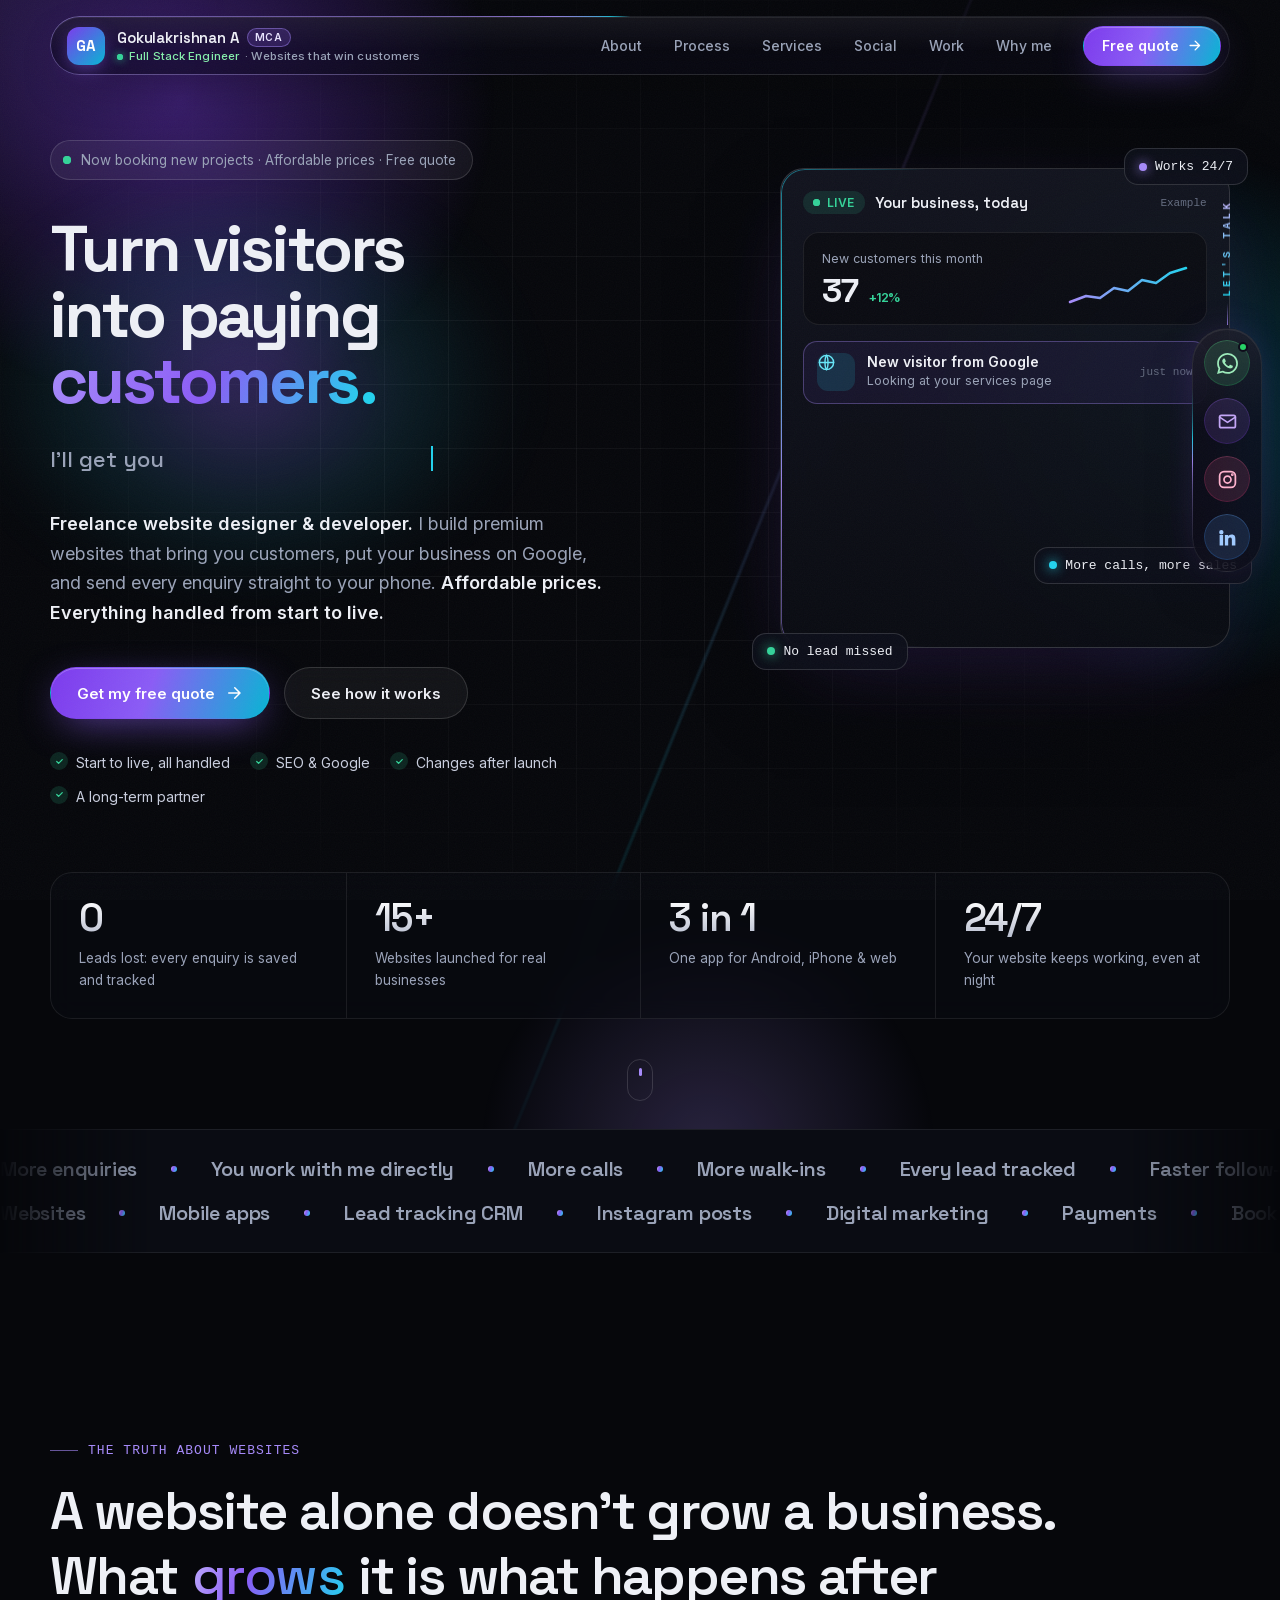
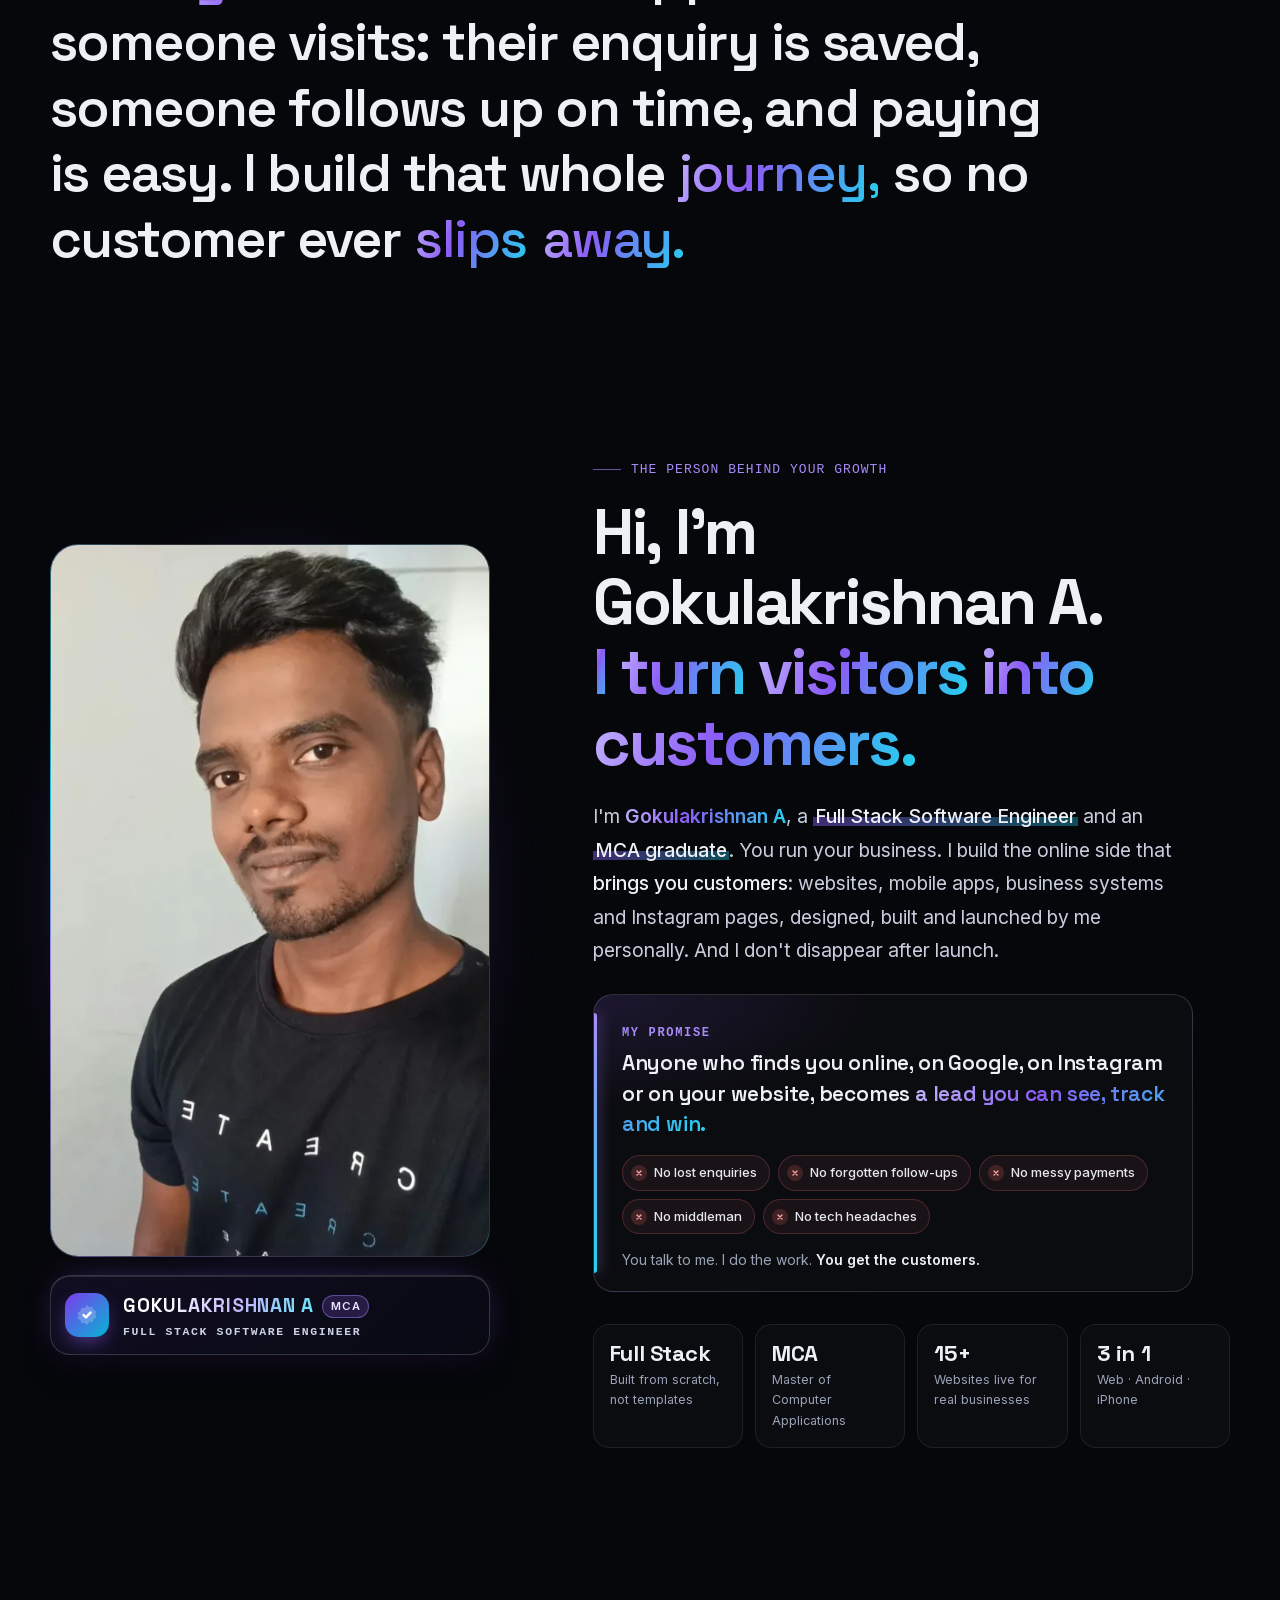
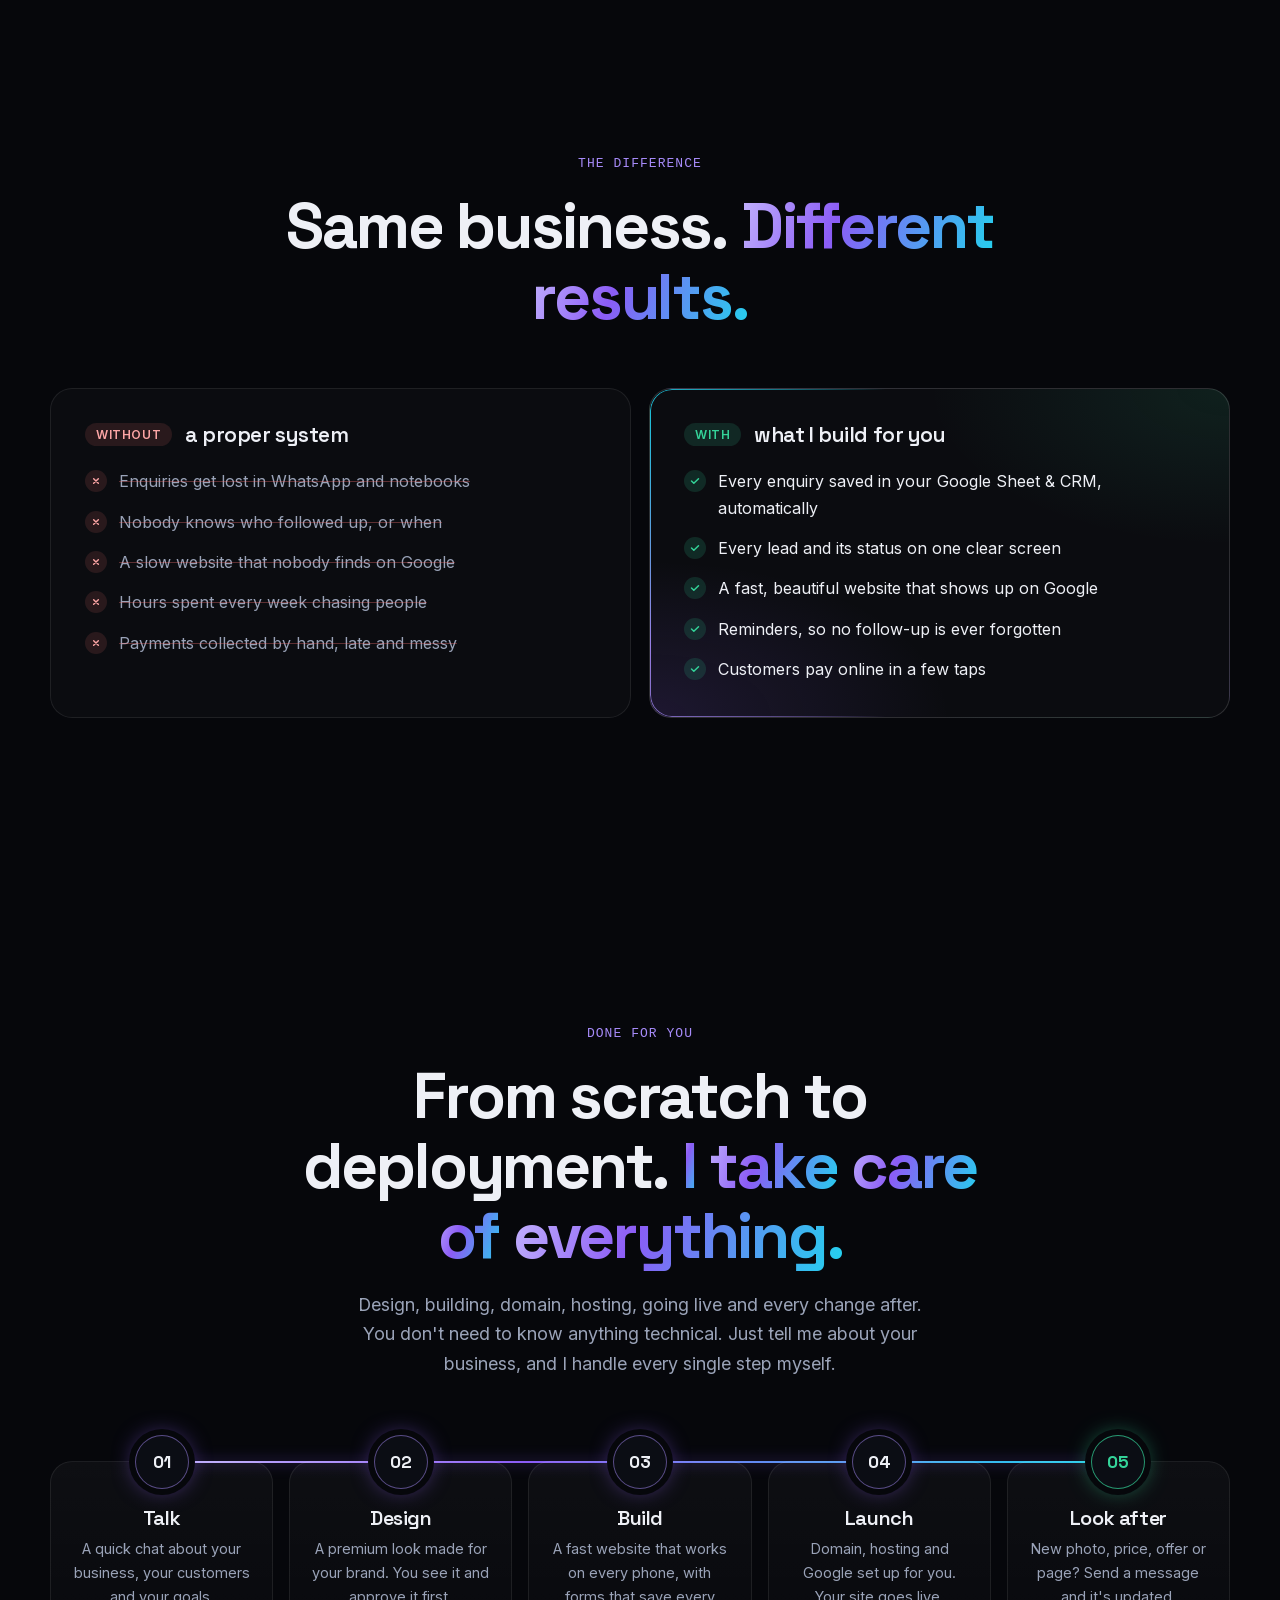
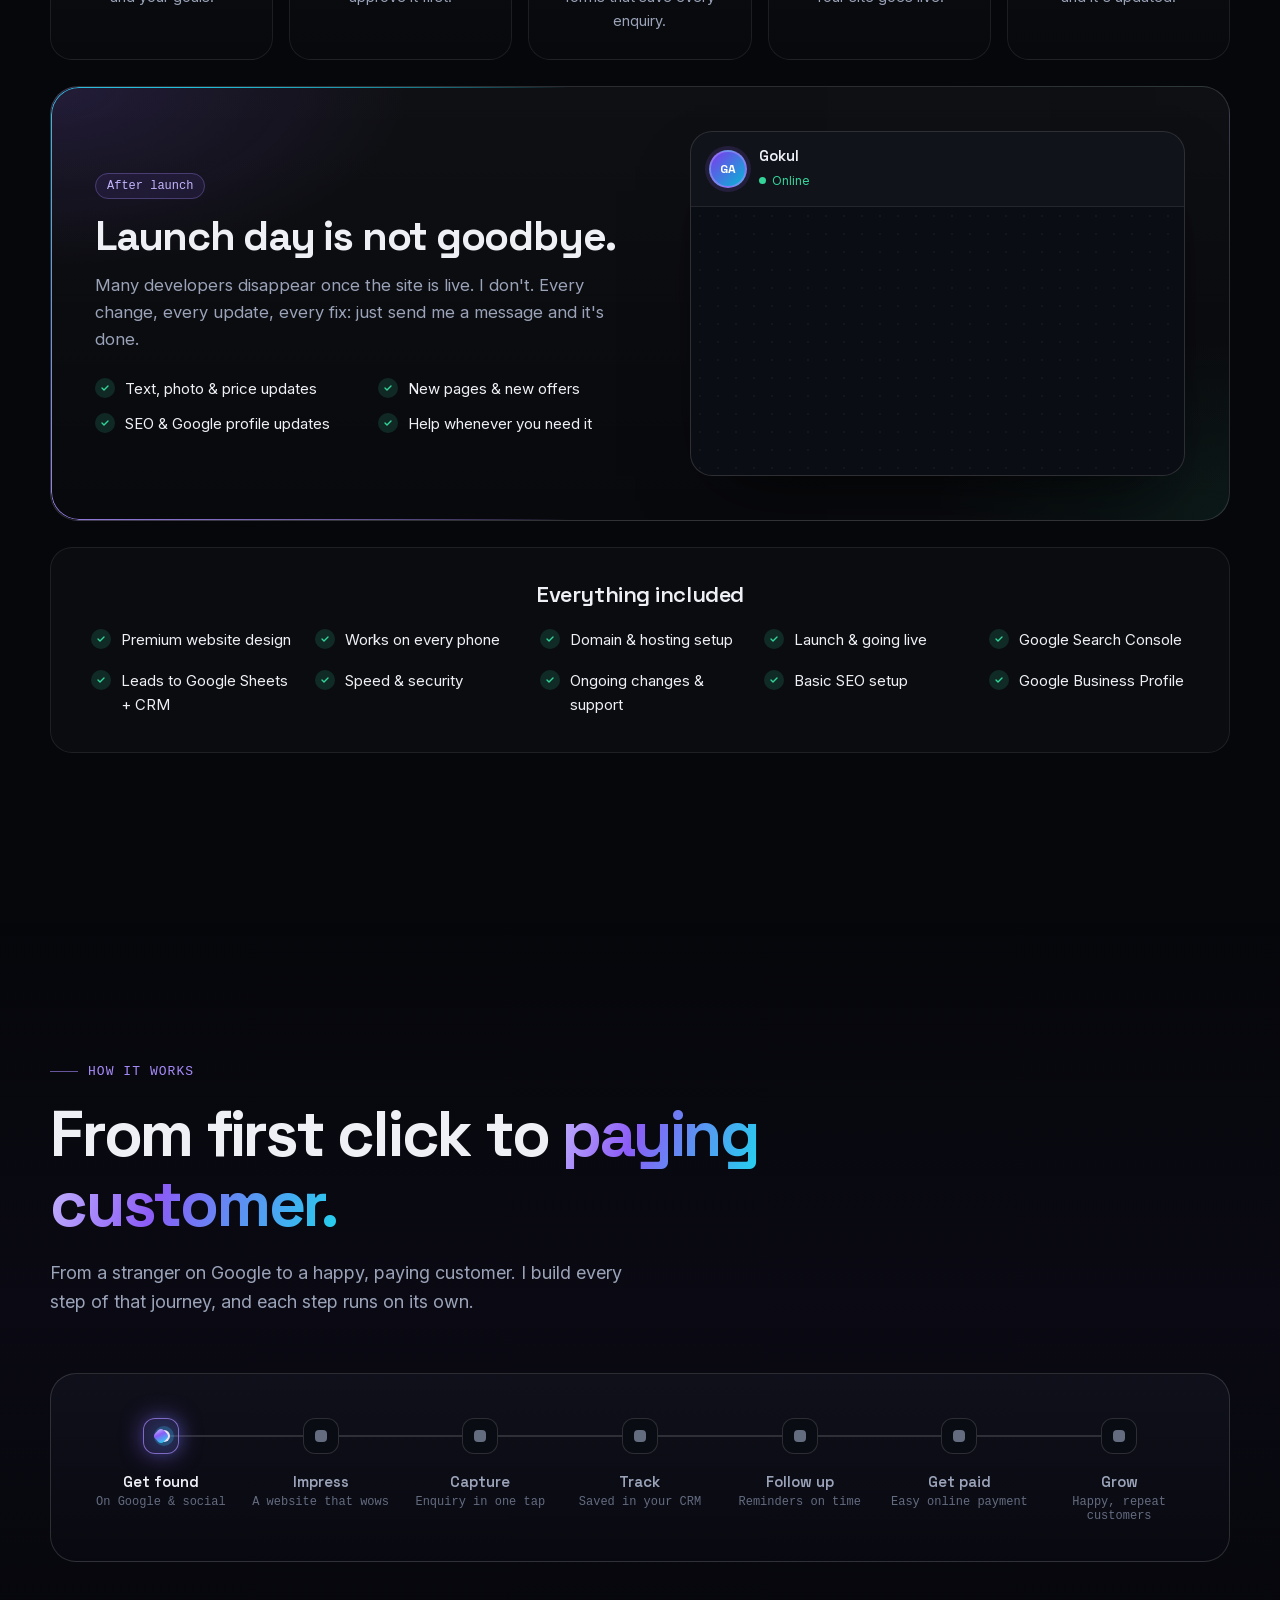
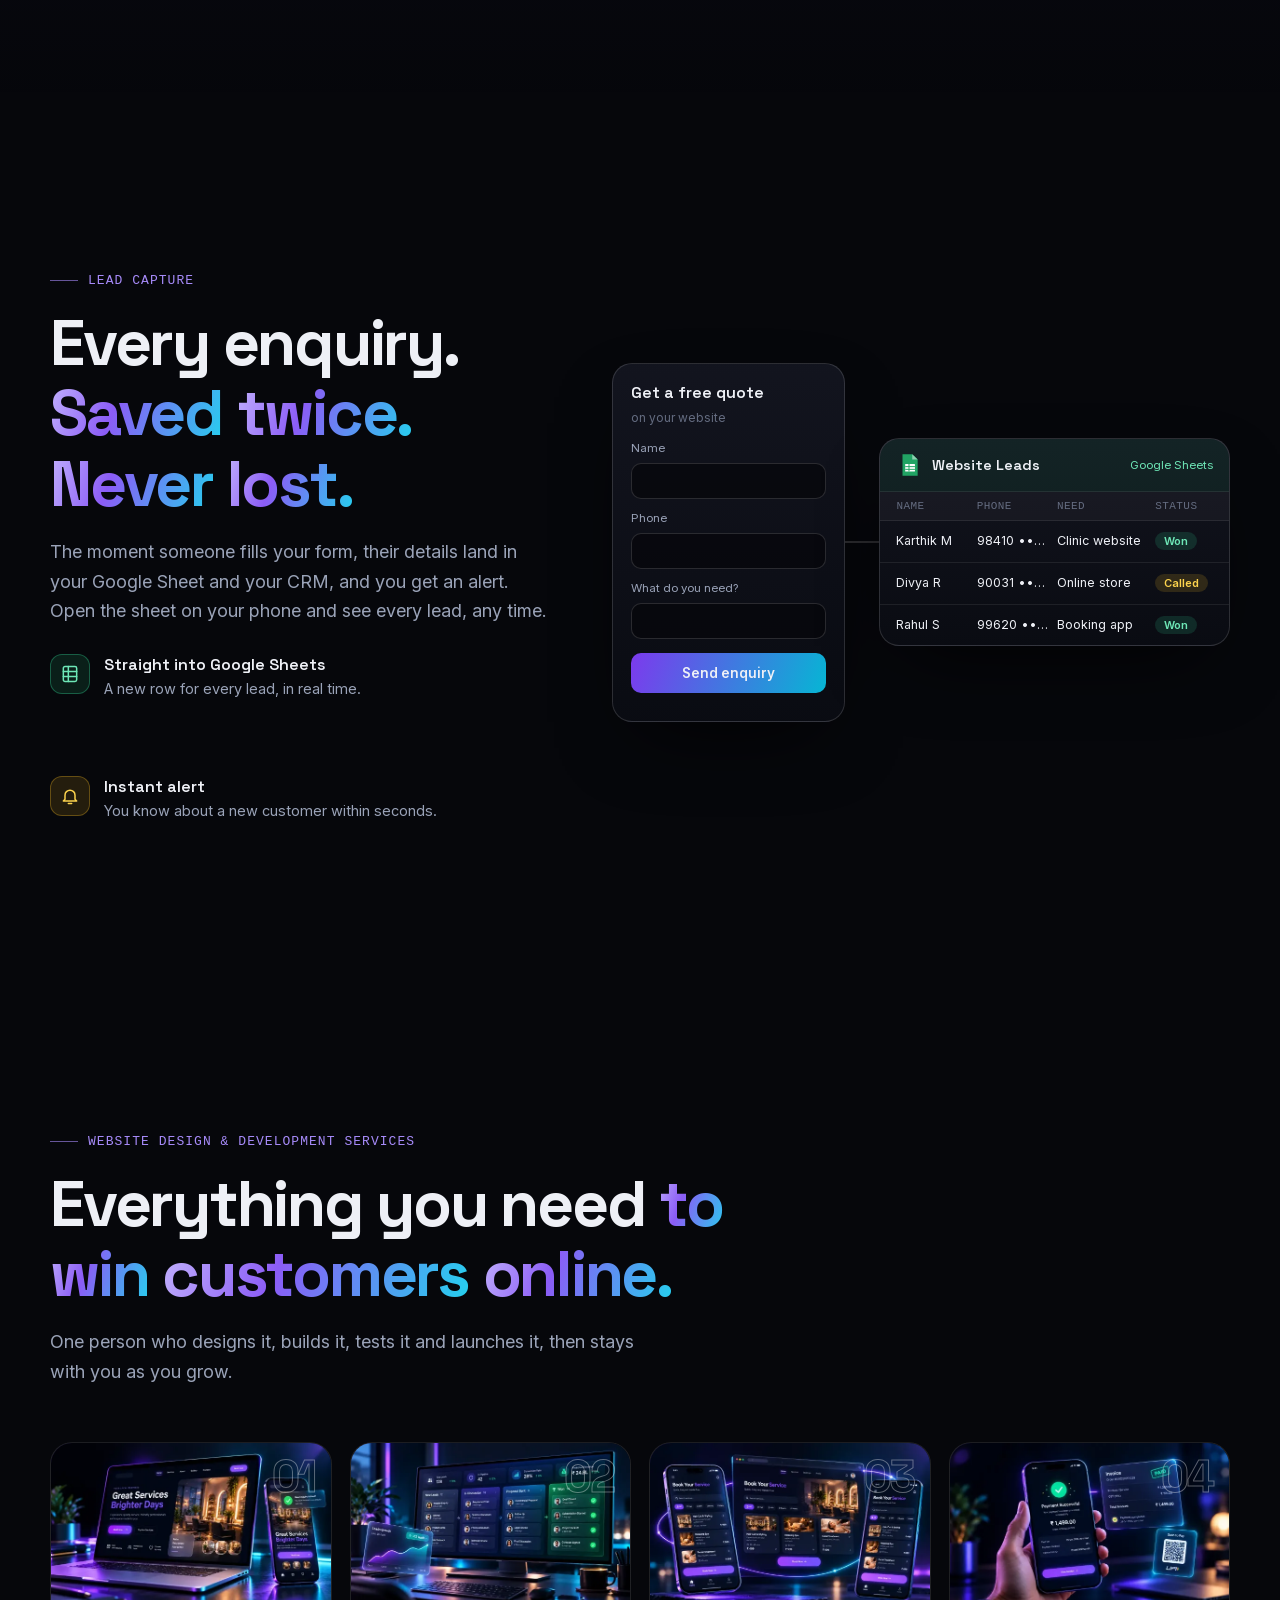
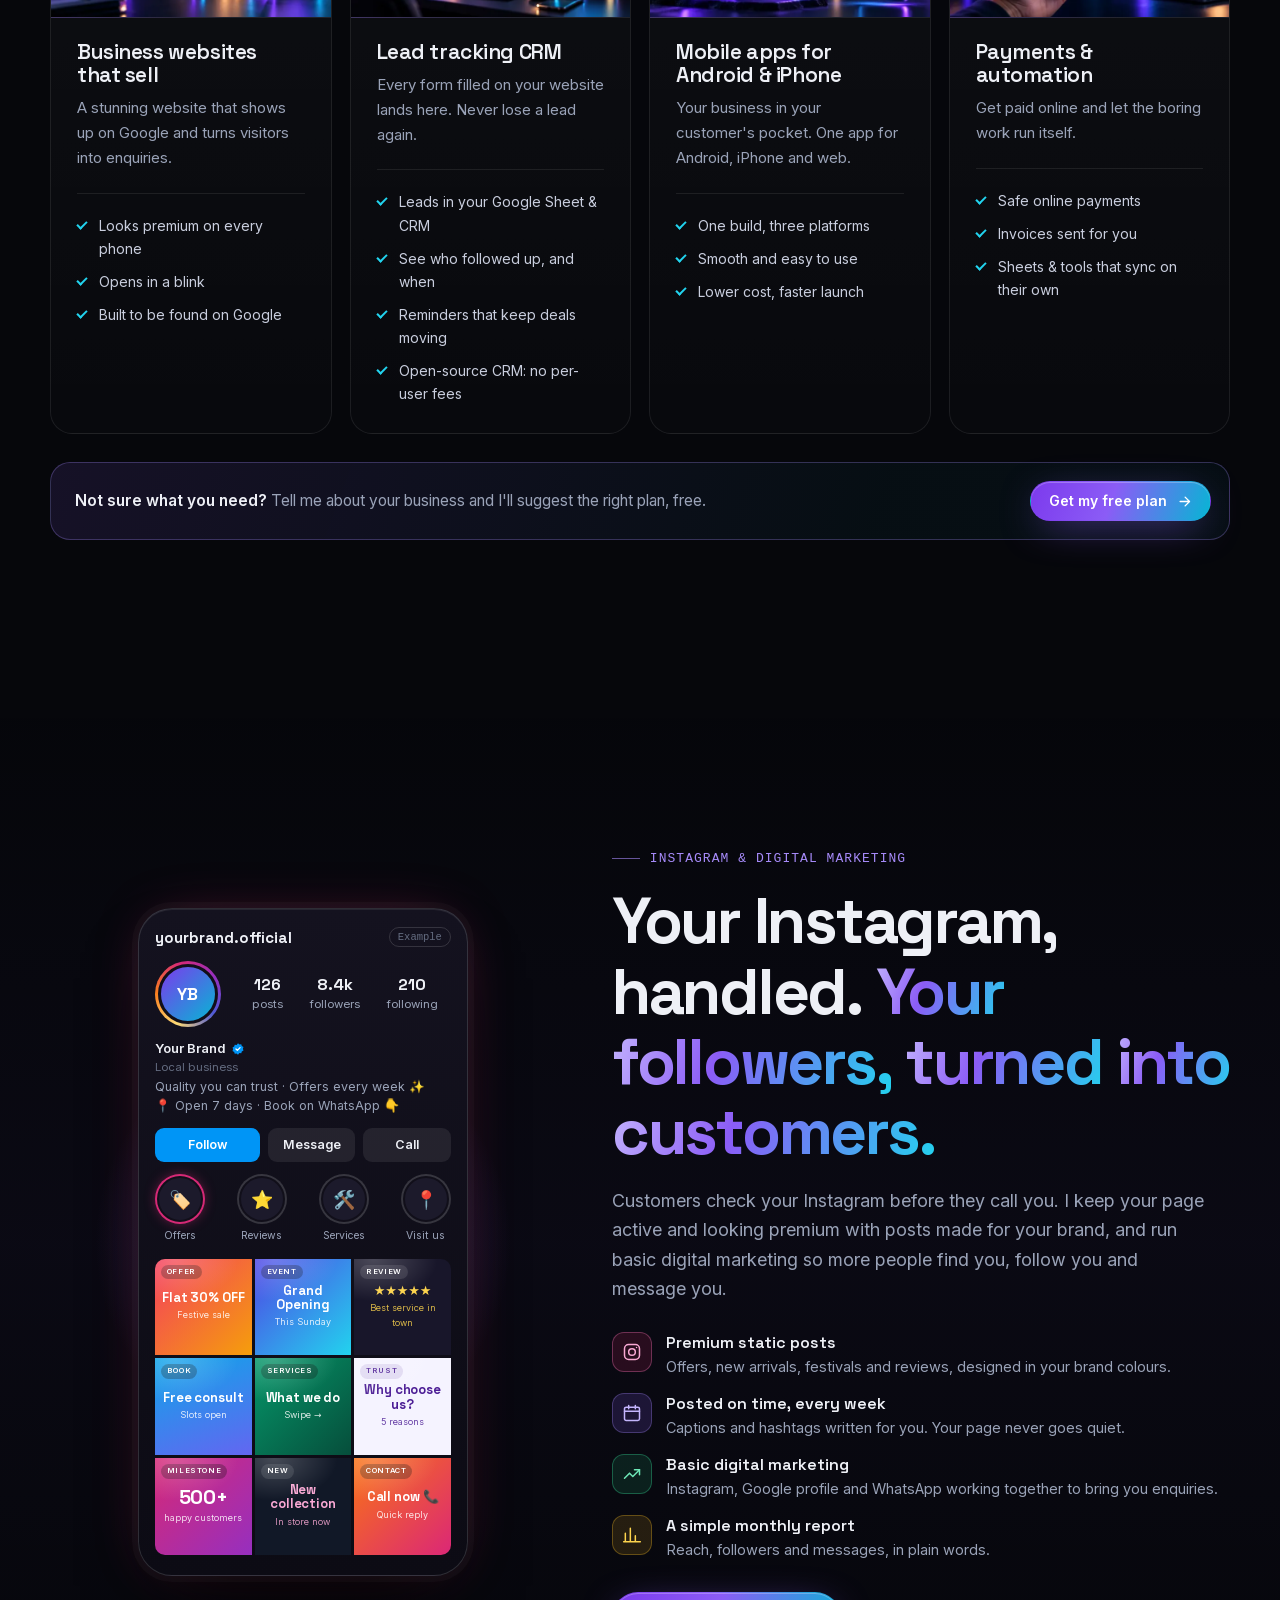
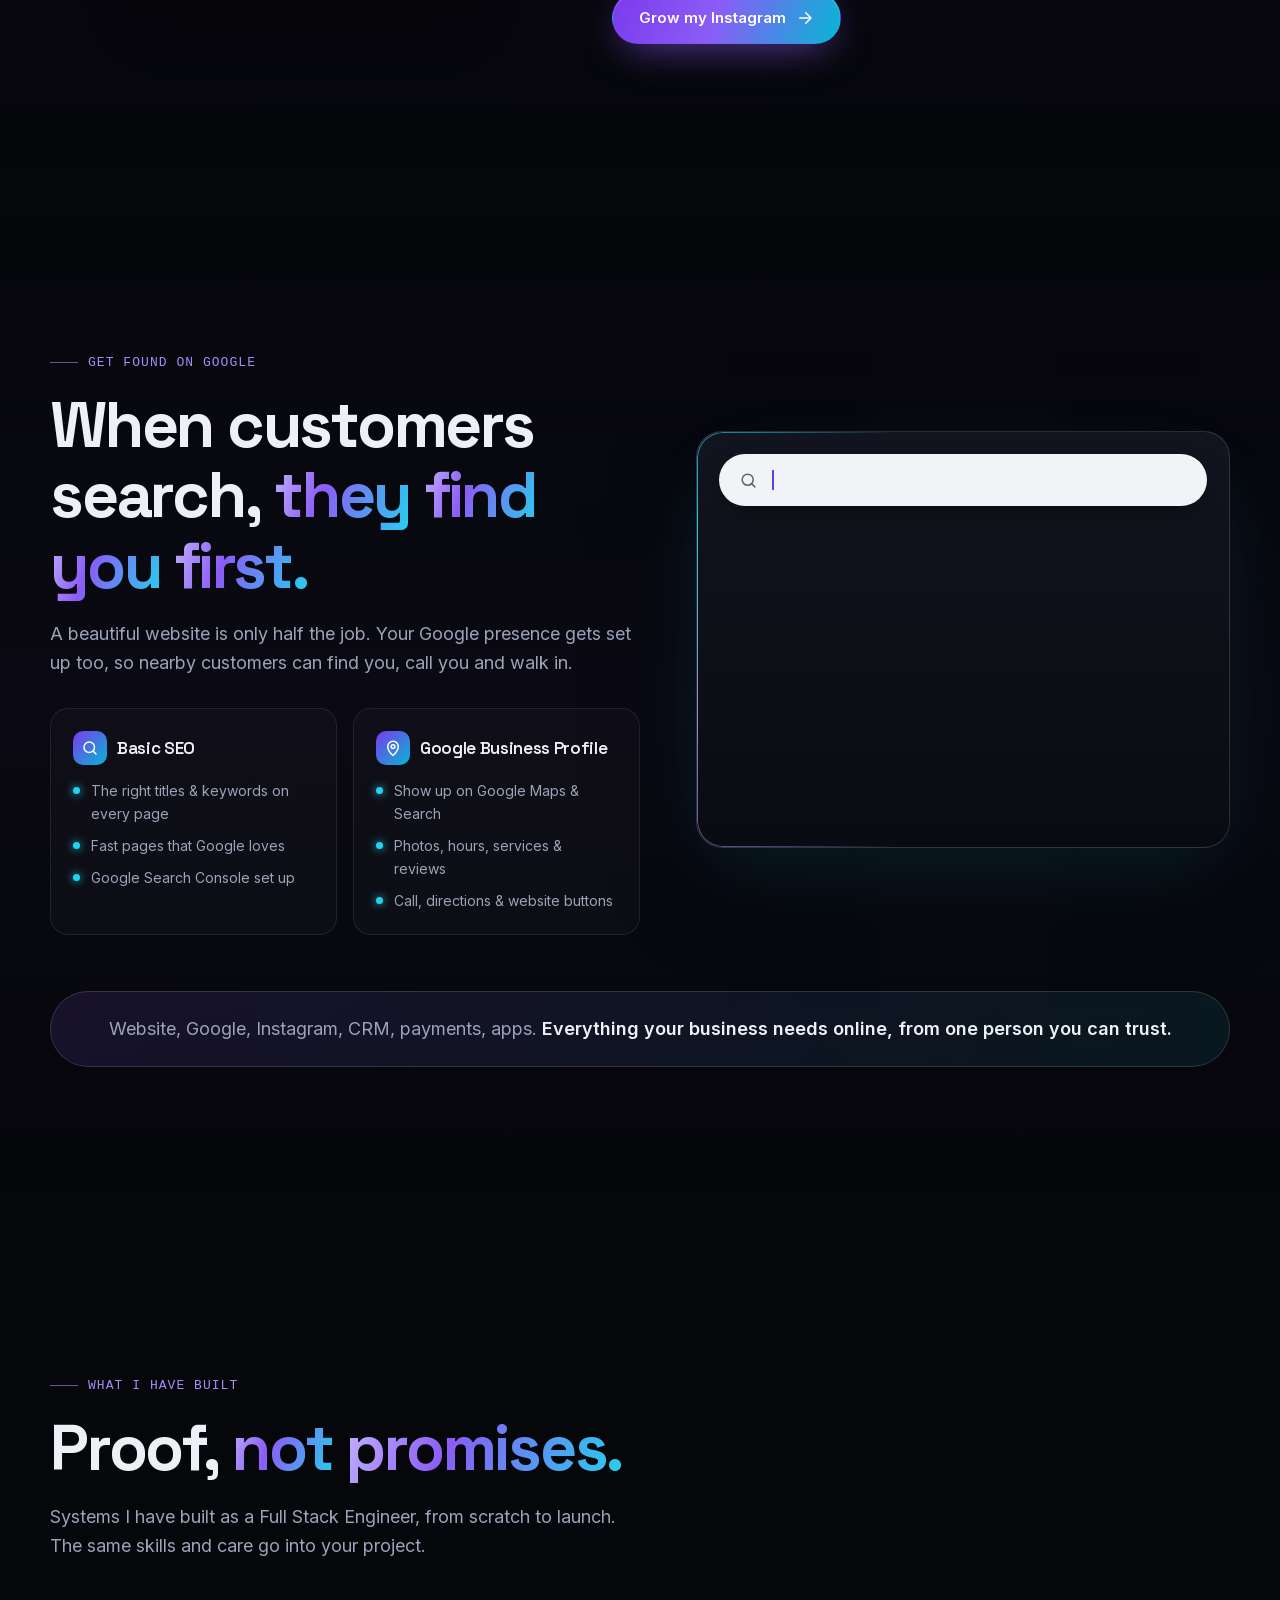
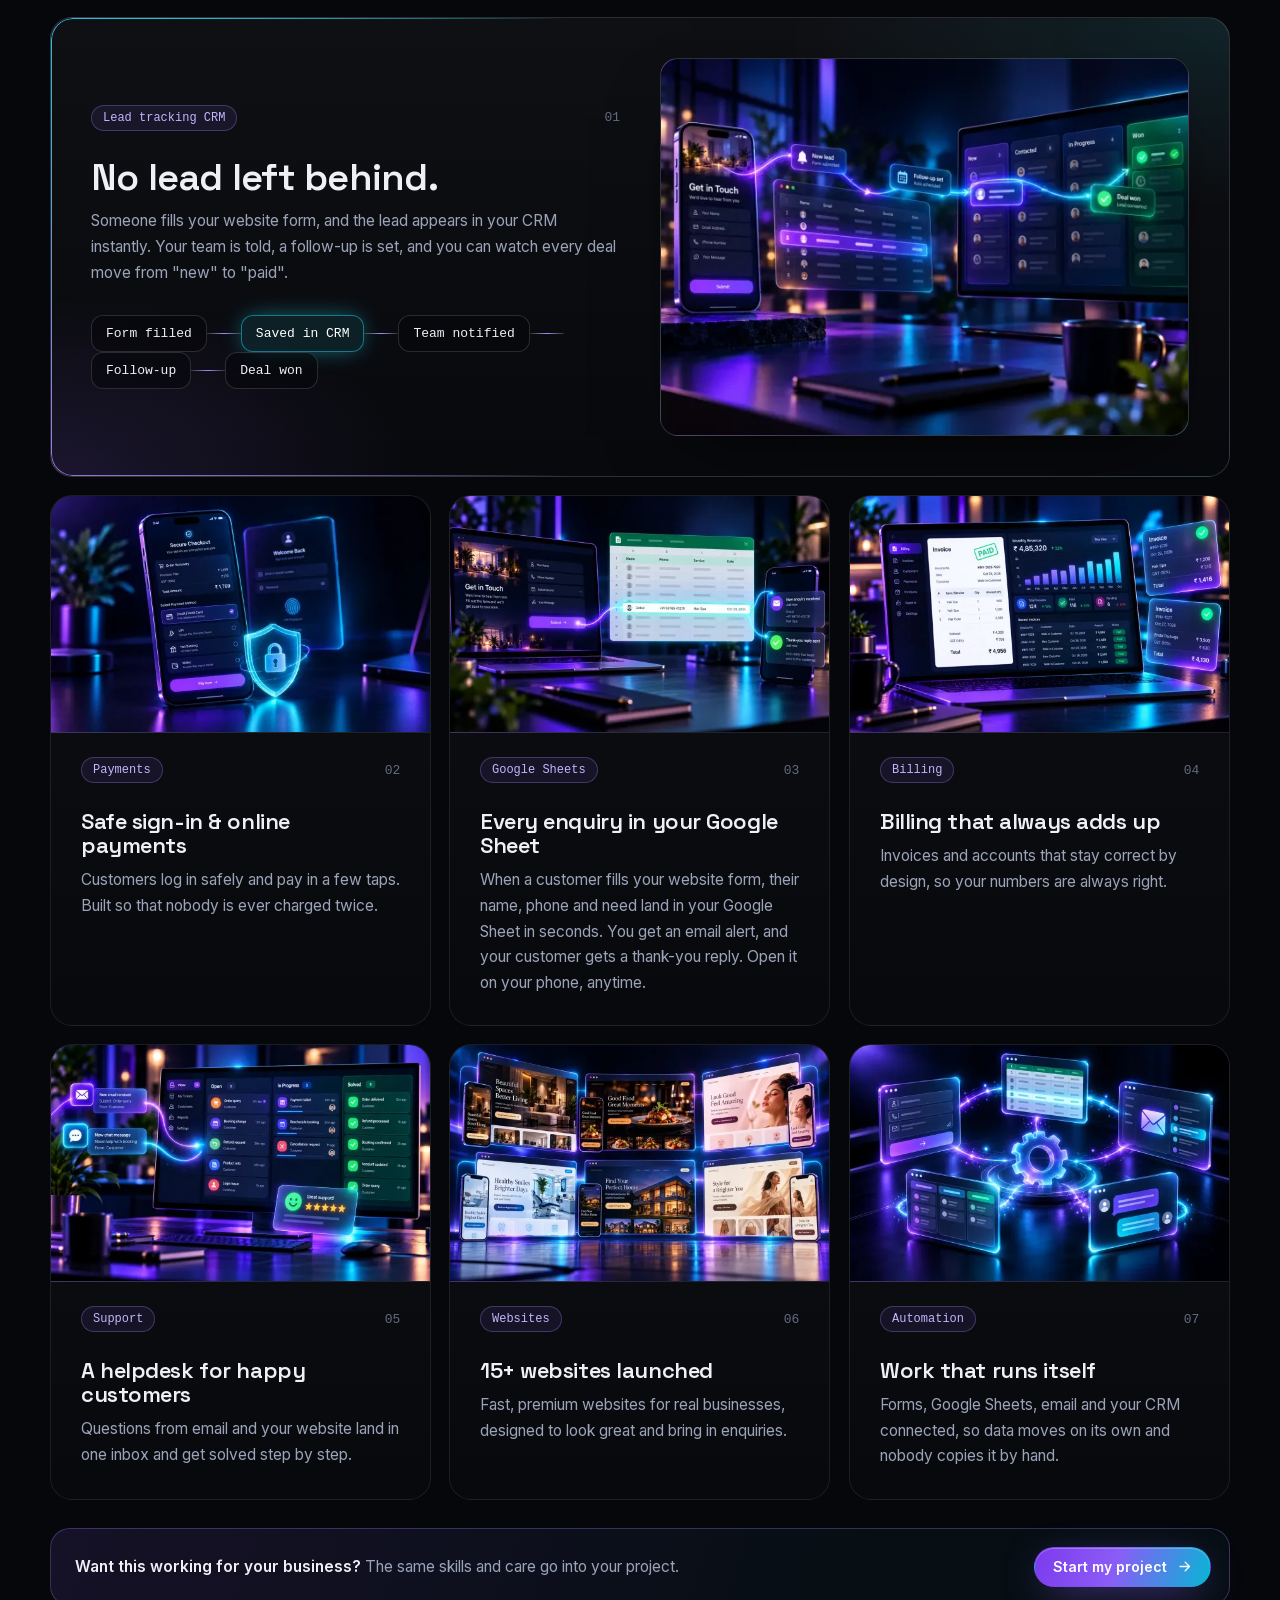
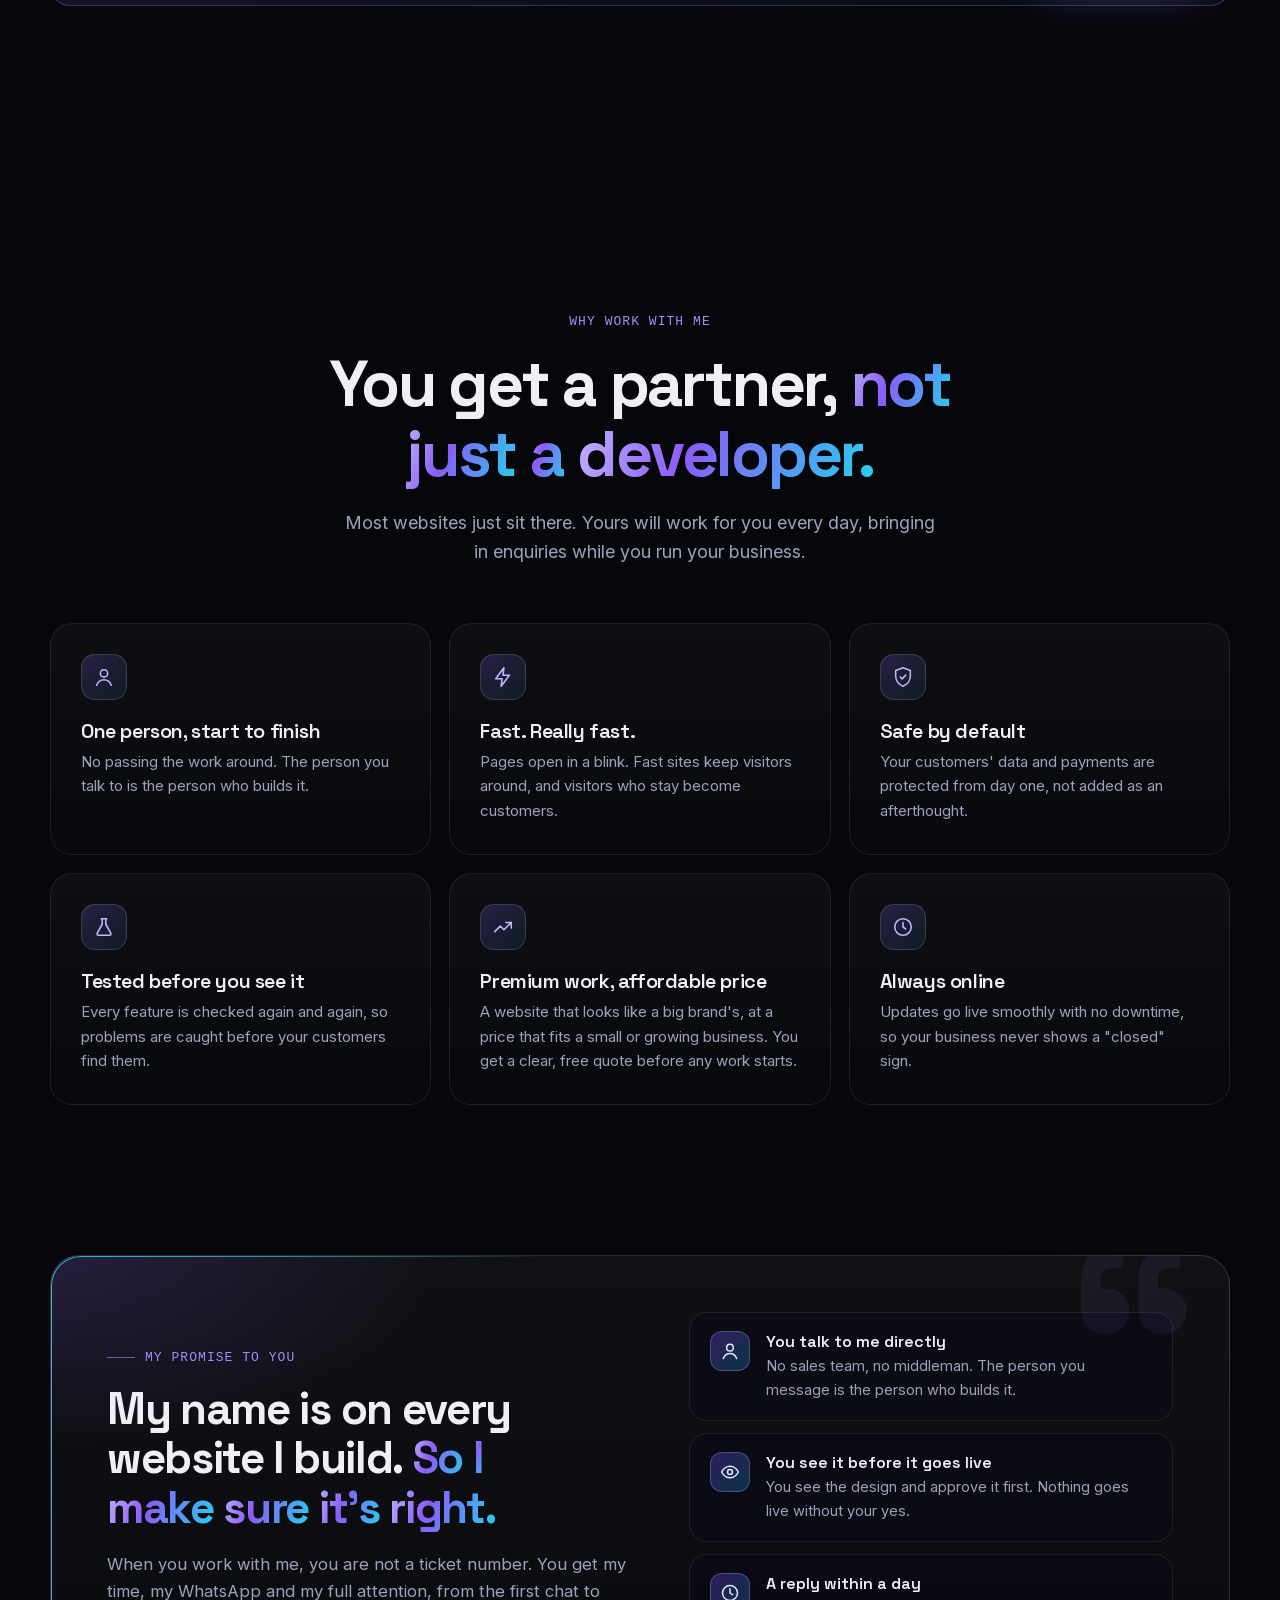
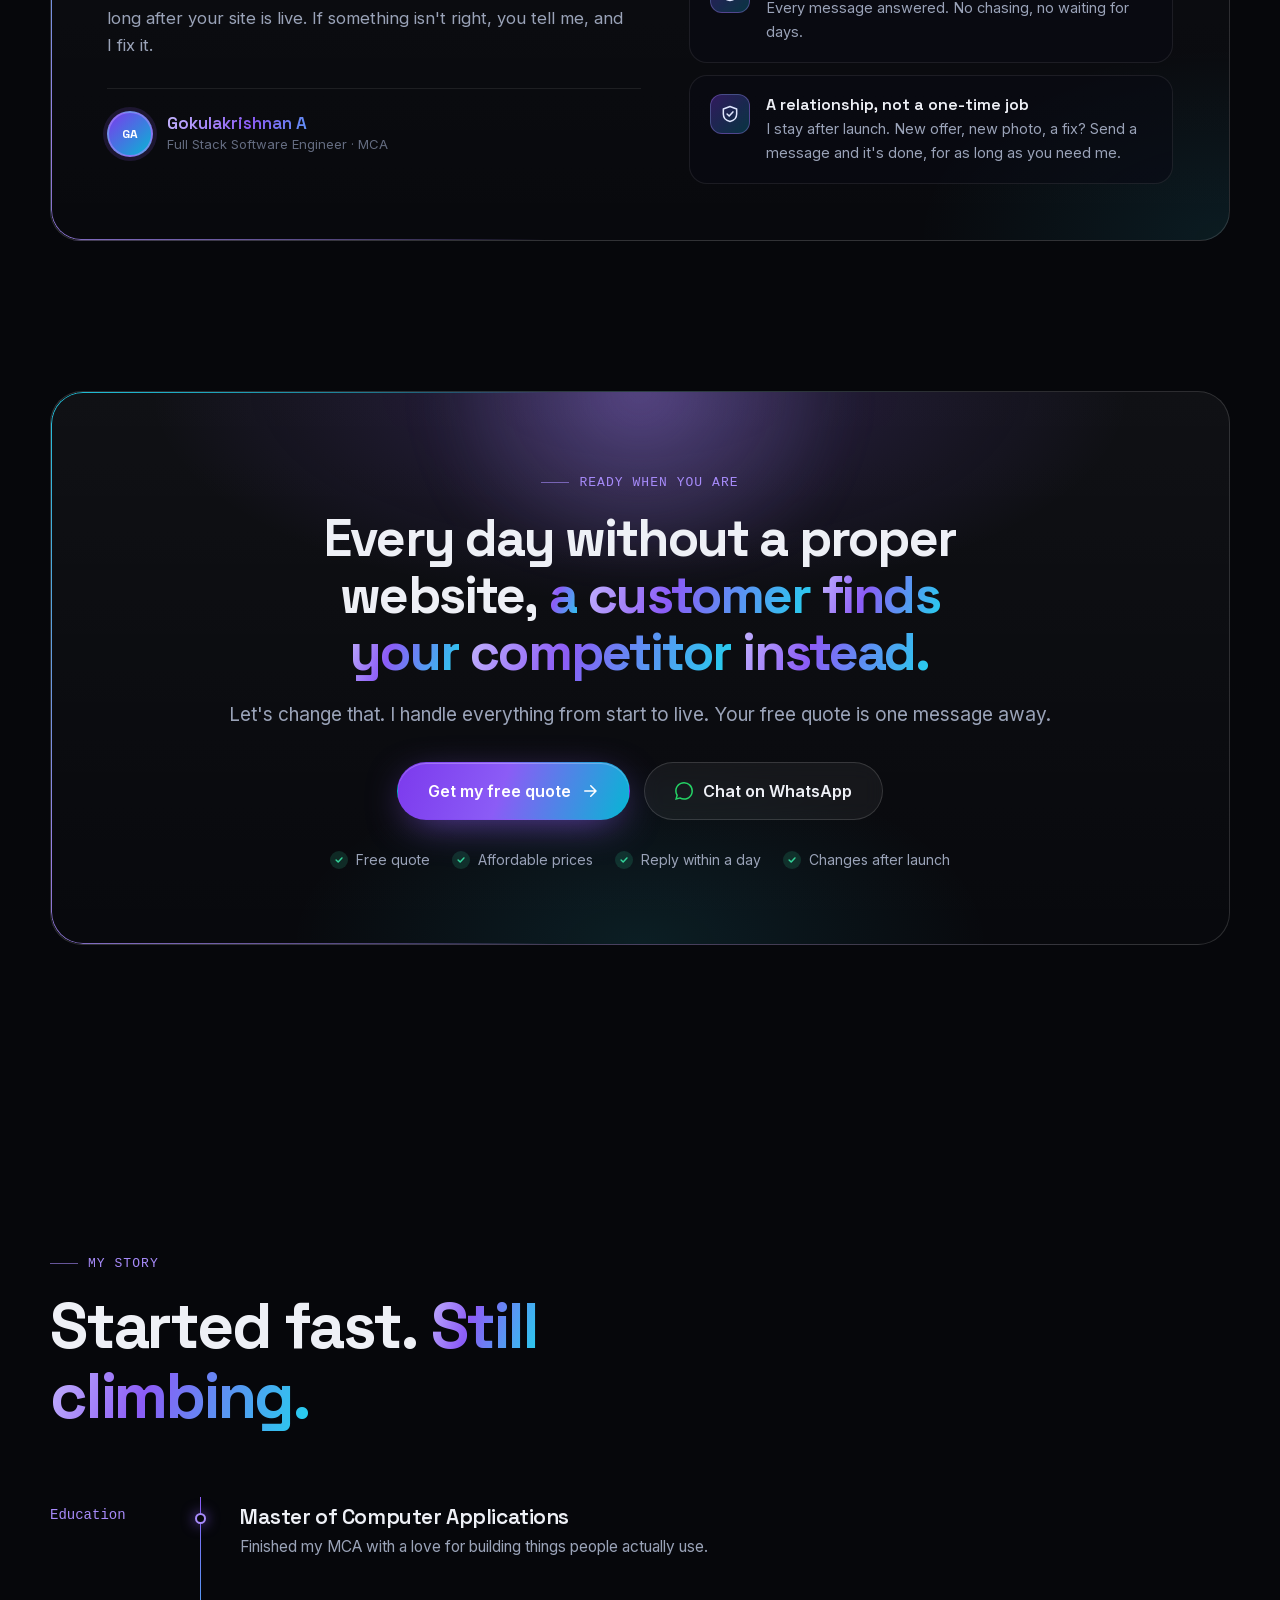
==== index.html @ de7d992e "first commit: Gokulakrishnan A portfolio website" ====
<!doctype html>
<html lang="en-IN">
<head>
  <meta charset="utf-8">
  <meta name="viewport" content="width=device-width, initial-scale=1">
  <!-- NOT LIVE YET: keeps search engines out. Remove this line (and robots.txt) only when the client approves going public. -->
  <meta name="robots" content="noindex, nofollow">
  <title>Affordable Website Design for Small Business | Gokulakrishnan A</title>
  <meta name="description" content="Affordable website design and development for small businesses. Fast, mobile-friendly websites, Google Business Profile setup and lead tracking, handled from start to live. Free quote.">
  <meta name="keywords" content="website designer, website developer, freelance web developer, affordable website design, website design for small business, business website, professional website, mobile-friendly website, ecommerce website, local SEO, Google Business Profile setup, website maintenance, lead tracking CRM, online payment integration, mobile app developer">
  <meta name="author" content="Gokulakrishnan A">
  <meta name="theme-color" content="#06070b">
  <!-- When the domain is ready, add: <link rel="canonical" href="https://YOUR-DOMAIN/">, og:url and og:image (absolute URLs) -->

  <!-- link previews: WhatsApp, LinkedIn, Facebook, X -->
  <meta property="og:type" content="website">
  <meta property="og:site_name" content="Gokulakrishnan A">
  <meta property="og:locale" content="en_IN">
  <meta property="og:title" content="Affordable Website Design for Small Business | Gokulakrishnan A">
  <meta property="og:description" content="Affordable, premium websites that bring in customers. I handle everything from start to live, and stay with you after launch.">
  <meta name="twitter:card" content="summary_large_image">
  <meta name="twitter:title" content="Affordable Website Design for Small Business | Gokulakrishnan A">
  <meta name="twitter:description" content="Affordable, premium websites that bring in customers. Everything handled from start to live.">

  <!-- structured data: tells Google who you are and what you offer -->
  <script type="application/ld+json">
  {
    "@context": "https://schema.org",
    "@graph": [
      {
        "@type": "Person",
        "@id": "#gokul",
        "name": "Gokulakrishnan A",
        "alternateName": "Gokul",
        "jobTitle": "Freelance Website Designer & Developer",
        "email": "mailto:gokulakrishnan.agk14@gmail.com",
        "telephone": "+91-70102-17367",
        "image": "assets/images/gokul.webp",
        "alumniOf": { "@type": "EducationalOrganization", "name": "Master of Computer Applications (MCA)" },
        "knowsAbout": ["Website design", "Website development", "Small business websites", "Ecommerce websites", "Mobile app development", "Local SEO", "Google Business Profile", "Lead tracking CRM", "Online payments", "Instagram marketing", "Business automation"],
        "sameAs": ["https://www.linkedin.com/in/gokulakrishnan14/", "https://www.instagram.com/life.of.dev.14/"]
      },
      {
        "@type": "ProfessionalService",
        "name": "Gokulakrishnan A — Affordable Website Design & Development",
        "slogan": "Affordable websites, handled from start to live.",
        "serviceType": ["Website design", "Website development", "Local SEO", "Google Business Profile setup", "Website maintenance", "Mobile app development"],
        "founder": { "@id": "#gokul" },
        "email": "mailto:gokulakrishnan.agk14@gmail.com",
        "telephone": "+91-70102-17367",
        "description": "Affordable website design and development for small businesses: fast, mobile-friendly websites, basic SEO, Google Business Profile setup, lead-tracking CRM, online payments, mobile apps and Instagram marketing. Everything handled from start to live, with changes after launch.",
        "areaServed": "IN",
        "hasOfferCatalog": {
          "@type": "OfferCatalog",
          "name": "Services",
          "itemListElement": [
            { "@type": "Offer", "itemOffered": { "@type": "Service", "name": "Business website design and development" } },
            { "@type": "Offer", "itemOffered": { "@type": "Service", "name": "Mobile apps for Android and iPhone" } },
            { "@type": "Offer", "itemOffered": { "@type": "Service", "name": "Lead tracking CRM and Google Sheets automation" } },
            { "@type": "Offer", "itemOffered": { "@type": "Service", "name": "Online payments and billing" } },
            { "@type": "Offer", "itemOffered": { "@type": "Service", "name": "Basic SEO and Google Business Profile" } },
            { "@type": "Offer", "itemOffered": { "@type": "Service", "name": "Instagram management and digital marketing" } }
          ]
        }
      }
    ]
  }
  </script>
  <script type="application/ld+json">{"@context": "https://schema.org", "@type": "FAQPage", "mainEntity": [{"@type": "Question", "name": "I'm not technical. Is that a problem?", "acceptedAnswer": {"@type": "Answer", "text": "Not at all. You tell me about your business in simple words. I handle the design, domain, hosting, launch and every change after. You never need to touch any code."}}, {"@type": "Question", "name": "Who will I actually talk to?", "acceptedAnswer": {"@type": "Answer", "text": "Only me, Gokulakrishnan A. No sales team, no middleman, no passing your work to someone else. The person you message is the person who builds it."}}, {"@type": "Question", "name": "Is it affordable for a small business?", "acceptedAnswer": {"@type": "Answer", "text": "Yes. I keep my prices affordable, so a small or new business can also have a premium website. Tell me what you need and you get a clear, free quote before any work starts."}}, {"@type": "Question", "name": "Will I see the design before it goes live?", "acceptedAnswer": {"@type": "Answer", "text": "Yes. You see the design and approve it first. Nothing goes live without your yes."}}, {"@type": "Question", "name": "Will customers find me on Google?", "acceptedAnswer": {"@type": "Answer", "text": "Your website is built to be found. Basic SEO, Google Search Console and your Google Business Profile are set up, so nearby customers can find you, call you and walk in."}}, {"@type": "Question", "name": "Where will my enquiries go?", "acceptedAnswer": {"@type": "Answer", "text": "Every enquiry lands straight in your Google Sheet and CRM, with an instant alert. Open it on your phone anytime. No customer is ever missed."}}, {"@type": "Question", "name": "What happens after launch?", "acceptedAnswer": {"@type": "Answer", "text": "I stay with you for the long run. New offer, new photo, a new page or a fix: send me a message and it's done. Launch day is not goodbye, it's the start of our work together as your business grows."}}, {"@type": "Question", "name": "Can you also handle my Instagram?", "acceptedAnswer": {"@type": "Answer", "text": "Yes. I design premium posts in your brand colours, post them on time, and run basic digital marketing, with a simple monthly report in plain words."}}, {"@type": "Question", "name": "How much does a website cost?", "acceptedAnswer": {"@type": "Answer", "text": "It depends on what your business needs: the number of pages, online booking or payments, and so on. My prices are affordable for small and new businesses, and you get a clear, free quote before any work starts."}}, {"@type": "Question", "name": "How do we start?", "acceptedAnswer": {"@type": "Answer", "text": "Fill the free quote form or message me on WhatsApp. I reply within a day with a simple plan for your business."}}]}</script>
  <link rel="icon" href="assets/favicon.svg" type="image/svg+xml">
  <link rel="preload" href="assets/fonts/inter-latin.woff2" as="font" type="font/woff2" crossorigin>
  <link rel="preload" href="assets/fonts/space-grotesk-latin.woff2" as="font" type="font/woff2" crossorigin>
  <link rel="stylesheet" href="css/style.css">
  <script src="js/main.js" defer></script>
</head>
<body>
  <div class="progress" aria-hidden="true"><span></span></div>
  <div class="cursor-glow" aria-hidden="true"></div>

  <!-- ============ NAV ============ -->
  <header class="nav" id="nav">
    <a href="#top" class="nav__logo" aria-label="Home">
      <span class="logo-mark">GA</span>
      <span class="nav__id">
        <span class="nav__name">Gokulakrishnan A <em class="nav__mca">MCA</em></span>
        <span class="nav__status"><i></i>Full Stack Engineer<span class="nav__hook"> · Websites that win customers</span></span>
      </span>
    </a>
    <nav class="nav__links" id="navLinks" aria-label="Main">
      <span class="nav__pill" aria-hidden="true"></span>
      <a href="#about" style="--i:0"><span class="nav__t">About</span></a>
      <a href="#process" style="--i:1"><span class="nav__t">Process</span></a>
      <a href="#services" style="--i:2"><span class="nav__t">Services</span></a>
      <a href="#social" style="--i:3"><span class="nav__t">Social</span></a>
      <a href="#work" style="--i:4"><span class="nav__t">Work</span></a>
      <a href="#why" style="--i:5"><span class="nav__t">Why me</span></a>
      <a href="#contact" class="nav__cta-mobile" style="--i:6"><span class="nav__t">Get a free quote →</span></a>
      <p class="nav__menu-note"><i></i>Free quote · reply within a day</p>
    </nav>
    <a href="#contact" class="btn btn--sm btn--primary btn--shine nav__cta magnetic">
      Free quote
      <svg width="15" height="15" viewBox="0 0 24 24" fill="none" stroke="currentColor" stroke-width="2.2" stroke-linecap="round" stroke-linejoin="round"><path d="M5 12h14M13 5l7 7-7 7"/></svg>
    </a>
    <button class="nav__toggle" id="navToggle" aria-label="Open menu" aria-expanded="false" aria-controls="navLinks">
      <span></span><span></span>
    </button>
  </header>

  <main id="top">
    <!-- ============ HERO ============ -->
    <section class="hero">
      <div class="hero__bg" aria-hidden="true">
        <div class="orb orb--1"></div>
        <div class="orb orb--2"></div>
        <div class="orb orb--3"></div>
        <div class="grid-lines"></div>
        <div class="beam"></div>
      </div>

      <div class="container hero__inner">
        <div class="hero__copy">
          <div class="badge intro" style="--d:0">
            <span class="pulse"></span> Now booking new projects · Affordable prices · Free quote
          </div>

          <h1 class="hero__title">
            <span class="line"><span class="word intro-word" style="--d:2">Turn visitors</span></span>
            <span class="line"><span class="word intro-word" style="--d:3">into paying</span></span>
            <span class="line"><span class="word intro-word shimmer" style="--d:4">customers.</span></span>
          </h1>

          <p class="hero__role intro" style="--d:5">
            <span class="mono">I'll get you</span>
            <span class="role-rotator" id="roleRotator">found on Google</span><span class="caret"></span>
          </p>

          <p class="hero__lead intro" style="--d:6">
            <strong>Freelance website designer &amp; developer.</strong> I build premium websites that bring you customers,
            put your business on Google, and send every enquiry straight to your phone.
            <strong>Affordable prices. Everything handled from start to live.</strong>
          </p>

          <div class="hero__actions intro" style="--d:7">
            <a href="#quote" class="btn btn--primary btn--shine magnetic">
              Get my free quote
              <svg width="18" height="18" viewBox="0 0 24 24" fill="none" stroke="currentColor" stroke-width="2" stroke-linecap="round" stroke-linejoin="round"><path d="M5 12h14M13 5l7 7-7 7"/></svg>
            </a>
            <a href="#how" class="btn btn--ghost magnetic">See how it works</a>
          </div>

          <ul class="assure intro" style="--d:8">
            <li>Start to live, all handled</li>
            <li>SEO &amp; Google</li>
            <li>Changes after launch</li>
            <li>A long-term partner</li>
          </ul>
        </div>

        <!-- live lead-tracking feed -->
        <div class="hero__visual intro" style="--d:5">
          <div class="feed tilt">
            <span class="ring" aria-hidden="true"></span>
            <div class="feed__head">
              <span class="live"><span class="live__dot"></span>Live</span>
              <span class="feed__title">Your business, today</span>
              <span class="feed__tag">Example</span>
            </div>
            <div class="feed__stat">
              <div>
                <small>New customers this month</small>
                <b><span id="feedCount">37</span><em>+12%</em></b>
              </div>
              <svg class="spark" viewBox="0 0 120 44" aria-hidden="true">
                <defs><linearGradient id="sparkG" x1="0" x2="1"><stop offset="0" stop-color="#a78bfa"/><stop offset="1" stop-color="#22d3ee"/></linearGradient></defs>
                <path class="spark__line" d="M2 38 L18 32 L32 34 L46 24 L60 27 L74 16 L88 19 L102 9 L118 4" fill="none" stroke="url(#sparkG)" stroke-width="2.5" stroke-linecap="round" stroke-linejoin="round"/>
              </svg>
            </div>
            <ul class="feed__list" id="feed" aria-label="Example: a visitor becomes a tracked lead, then a paying customer" aria-live="off"></ul>
          </div>
          <div class="float-chip float-chip--a"><span class="chip-dot chip-dot--green"></span>No lead missed</div>
          <div class="float-chip float-chip--b"><span class="chip-dot chip-dot--violet"></span>Works 24/7</div>
          <div class="float-chip float-chip--c"><span class="chip-dot chip-dot--cyan"></span>More calls, more sales</div>
        </div>
      </div>

      <div class="container">
        <dl class="stats intro" style="--d:8">
          <div><dt>0</dt><dd>Leads lost: every enquiry is saved and tracked</dd></div>
          <div><dt><span class="count" data-to="15">0</span>+</dt><dd>Websites launched for real businesses</dd></div>
          <div><dt>3 in 1</dt><dd>One app for Android, iPhone &amp; web</dd></div>
          <div><dt>24/7</dt><dd>Your website keeps working, even at night</dd></div>
        </dl>
      </div>

      <a href="#problem" class="scroll-hint" aria-label="Scroll down"><span></span></a>
    </section>

    <!-- ============ MARQUEE ============ -->
    <div class="marquee" aria-label="What you get">
      <div class="marquee__row">
        <div class="marquee__track">
          <span>More enquiries</span><i></i><span>You work with me directly</span><i></i><span>More calls</span><i></i><span>More walk-ins</span><i></i><span>Every lead tracked</span><i></i><span>Faster follow-ups</span><i></i><span>Online payments</span><i></i><span>Grow on Instagram</span><i></i><span>Followers into customers</span><i></i><span>Be the first name they find</span><i></i><span>Happier customers</span><i></i><span>Less manual work</span><i></i><span>Found on Google</span><i></i><span>On Google Maps</span><i></i><span>Customers who come back</span><i></i><span>Reply within a day</span><i></i>
          <span aria-hidden="true">More enquiries</span><i></i><span aria-hidden="true">You work with me directly</span><i></i><span aria-hidden="true">More calls</span><i></i><span aria-hidden="true">More walk-ins</span><i></i><span aria-hidden="true">Every lead tracked</span><i></i><span aria-hidden="true">Faster follow-ups</span><i></i><span aria-hidden="true">Online payments</span><i></i><span aria-hidden="true">Grow on Instagram</span><i></i><span aria-hidden="true">Followers into customers</span><i></i><span aria-hidden="true">Be the first name they find</span><i></i><span aria-hidden="true">Happier customers</span><i></i><span aria-hidden="true">Less manual work</span><i></i><span aria-hidden="true">Found on Google</span><i></i><span aria-hidden="true">On Google Maps</span><i></i><span aria-hidden="true">Customers who come back</span><i></i><span aria-hidden="true">Reply within a day</span><i></i>
        </div>
      </div>
      <div class="marquee__row marquee__row--rev">
        <div class="marquee__track">
          <span>Websites</span><i></i><span>Mobile apps</span><i></i><span>Lead tracking CRM</span><i></i><span>Instagram posts</span><i></i><span>Digital marketing</span><i></i><span>Payments</span><i></i><span>Booking systems</span><i></i><span>Billing &amp; invoices</span><i></i><span>Automations</span><i></i><span>Dashboards</span><i></i>
          <span aria-hidden="true">Websites</span><i></i><span aria-hidden="true">Mobile apps</span><i></i><span aria-hidden="true">Lead tracking CRM</span><i></i><span aria-hidden="true">Instagram posts</span><i></i><span aria-hidden="true">Digital marketing</span><i></i><span aria-hidden="true">Payments</span><i></i><span aria-hidden="true">Booking systems</span><i></i><span aria-hidden="true">Billing &amp; invoices</span><i></i><span aria-hidden="true">Automations</span><i></i><span aria-hidden="true">Dashboards</span><i></i>
        </div>
      </div>
    </div>

    <!-- ============ STATEMENT ============ -->
    <section class="section statement" id="problem">
      <div class="container">
        <p class="eyebrow reveal">The truth about websites</p>
        <p class="scrub" id="scrub">A website alone doesn't grow a business. What grows it is what happens after someone visits: their enquiry is saved, someone follows up on time, and paying is easy. I build that whole journey, so no customer ever slips away.</p>
      </div>
    </section>

    <!-- ============ ABOUT ME ============ -->
    <section class="section section--tight" id="about">
      <div class="container me">
        <div class="me__side">
          <div class="me__photo reveal">
            <span class="ring" aria-hidden="true"></span>
            <figure class="media media--portrait" data-label="Your photo · gokul.webp">
              <img srcset="assets/images/gokul-500.webp 500w, assets/images/gokul.webp?v=2 900w" sizes="(max-width: 860px) 80vw, 420px" src="assets/images/gokul.webp?v=2" alt="Gokulakrishnan A" width="900" height="1459" loading="lazy" decoding="async">
            </figure>
          </div>
          <div class="nametag reveal" style="--d:2">
            <span class="nametag__ic" aria-hidden="true"><svg viewBox="0 0 24 24"><path d="M12 2l2.4 2.2 3.2-.4.9 3.1 2.9 1.5-1 3.1 1 3.1-2.9 1.5-.9 3.1-3.2-.4L12 22l-2.4-2.2-3.2.4-.9-3.1-2.9-1.5 1-3.1-1-3.1 2.9-1.5.9-3.1 3.2.4z"/><path class="nametag__tick" d="M8.5 12l2.4 2.4 4.6-4.8"/></svg></span>
            <div class="nametag__txt">
              <span class="nametag__row"><b>Gokulakrishnan A</b><em>MCA</em></span>
              <span class="nametag__role">Full Stack Software Engineer</span>
            </div>
          </div>
        </div>
        <div class="me__copy">
          <p class="eyebrow reveal">The person behind your growth</p>
          <h2 class="title split">Hi, I'm<br>Gokulakrishnan A.<br><span class="grad-text">I turn visitors into customers.</span></h2>
          <p class="me__lead reveal" style="--d:2">
            I'm <b class="me__name">Gokulakrishnan A</b>, a <mark class="hl">Full Stack Software Engineer</mark> and an
            <mark class="hl">MCA graduate</mark>. You run your business. I build the online side that
            <em>brings you customers</em>: websites, mobile apps, business systems and Instagram pages, designed, built and
            launched by me personally. And I don't disappear after launch.
          </p>
          <blockquote class="me__promise reveal" style="--d:3">
            <span class="me__promise-tag">My promise</span>
            <p>Anyone who finds you online, on Google, on Instagram or on your website, becomes <span class="grad-text">a lead you can see, track and win.</span></p>
            <ul class="me__nos">
              <li>No lost enquiries</li>
              <li>No forgotten follow-ups</li>
              <li>No messy payments</li>
              <li>No middleman</li>
              <li>No tech headaches</li>
            </ul>
            <small>You talk to me. I do the work. <b>You get the customers.</b></small>
          </blockquote>
          <ul class="me__facts reveal" style="--d:4">
            <li><b>Full Stack</b><span>Built from scratch, not templates</span></li>
            <li><b>MCA</b><span>Master of Computer Applications</span></li>
            <li><b><span class="count" data-to="15">0</span>+</b><span>Websites live for real businesses</span></li>
            <li><b>3 in 1</b><span>Web · Android · iPhone</span></li>
          </ul>
        </div>
      </div>
    </section>

    <!-- ============ BEFORE / AFTER ============ -->
    <section class="section">
      <div class="container">
        <div class="section__head section__head--center">
          <p class="eyebrow reveal">The difference</p>
          <h2 class="title split">Same business. <span class="grad-text">Different results.</span></h2>
        </div>
        <div class="compare">
          <div class="compare__col compare__col--before reveal">
            <h3><span class="compare__badge">Without</span> a proper system</h3>
            <ul>
              <li>Enquiries get lost in WhatsApp and notebooks</li>
              <li>Nobody knows who followed up, or when</li>
              <li>A slow website that nobody finds on Google</li>
              <li>Hours spent every week chasing people</li>
              <li>Payments collected by hand, late and messy</li>
            </ul>
          </div>
          <div class="compare__col compare__col--after spot reveal" style="--d:1">
            <span class="ring" aria-hidden="true"></span>
            <h3><span class="compare__badge compare__badge--good">With</span> what I build for you</h3>
            <ul>
              <li>Every enquiry saved in your Google Sheet &amp; CRM, automatically</li>
              <li>Every lead and its status on one clear screen</li>
              <li>A fast, beautiful website that shows up on Google</li>
              <li>Reminders, so no follow-up is ever forgotten</li>
              <li>Customers pay online in a few taps</li>
            </ul>
          </div>
        </div>
      </div>
    </section>

    <!-- ============ PROCESS + SUPPORT ============ -->
    <section class="section" id="process">
      <div class="container">
        <div class="section__head section__head--center">
          <p class="eyebrow reveal">Done for you</p>
          <h2 class="title split">From scratch to deployment. <span class="grad-text">I take care of everything.</span></h2>
          <p class="section__sub reveal" style="--d:2">Design, building, domain, hosting, going live and every change after. You don't need to know anything technical. Just tell me about your business, and I handle every single step myself.</p>
        </div>

        <ol class="steps" id="steps">
          <li class="step reveal"><span class="step__num">01</span><h3>Talk</h3><p>A quick chat about your business, your customers and your goals.</p></li>
          <li class="step reveal" style="--d:1"><span class="step__num">02</span><h3>Design</h3><p>A premium look made for your brand. You see it and approve it first.</p></li>
          <li class="step reveal" style="--d:2"><span class="step__num">03</span><h3>Build</h3><p>A fast website that works on every phone, with forms that save every enquiry.</p></li>
          <li class="step reveal" style="--d:3"><span class="step__num">04</span><h3>Launch</h3><p>Domain, hosting and Google set up for you. Your site goes live.</p></li>
          <li class="step step--care reveal" style="--d:4"><span class="step__num">05</span><h3>Look after</h3><p>New photo, price, offer or page? Send a message and it's updated.</p></li>
        </ol>

        <div class="care reveal">
          <span class="ring" aria-hidden="true"></span>
          <div class="care__copy">
            <span class="tag">After launch</span>
            <h3>Launch day is not goodbye.</h3>
            <p>Many developers disappear once the site is live. I don't. Every change, every update, every fix: just send me a message and it's done.</p>
            <ul class="care__list">
              <li>Text, photo &amp; price updates</li>
              <li>New pages &amp; new offers</li>
              <li>SEO &amp; Google profile updates</li>
              <li>Help whenever you need it</li>
            </ul>
          </div>
          <div class="chat" aria-label="Example chat: a client asks for a change and it is done the same day">
            <div class="chat__head"><span class="media media--avatar media--xs" data-initials="GA"></span><div><b>Gokul</b><small><span class="chat__dot"></span>Online</small></div></div>
            <div class="chat__body">
              <p class="msg msg--in msg--1">Hi Gokul! Can we add our Diwali offer to the homepage? 🪔<time>10:02 AM</time></p>
              <p class="msg msg--typing msg--2"><span></span><span></span><span></span></p>
              <p class="msg msg--out msg--3">Done ✅ It's live on your website now.<time>10:41 AM</time></p>
              <p class="msg msg--in msg--4">Wow, that was quick. Thank you! 🙏<time>10:42 AM</time></p>
            </div>
          </div>
        </div>

        <div class="included">
          <h3 class="included__title reveal">Everything included</h3>
          <ul class="included__list">
            <li class="reveal">Premium website design</li>
            <li class="reveal" style="--d:1">Works on every phone</li>
            <li class="reveal" style="--d:2">Domain &amp; hosting setup</li>
            <li class="reveal" style="--d:3">Launch &amp; going live</li>
            <li class="reveal">Google Search Console</li>
            <li class="reveal" style="--d:1">Leads to Google Sheets + CRM</li>
            <li class="reveal" style="--d:2">Speed &amp; security</li>
            <li class="reveal" style="--d:3">Ongoing changes &amp; support</li>
            <li class="reveal">Basic SEO setup</li>
            <li class="reveal" style="--d:1">Google Business Profile</li>
          </ul>
        </div>
      </div>
    </section>

    <!-- ============ HOW IT WORKS ============ -->
    <section class="section section--pipeline" id="how">
      <div class="container">
        <div class="section__head">
          <p class="eyebrow reveal">How it works</p>
          <h2 class="title split">From first click to <span class="grad-text">paying customer.</span></h2>
          <p class="section__sub reveal" style="--d:2">From a stranger on Google to a happy, paying customer. I build every step of that journey, and each step runs on its own.</p>
        </div>

        <div class="pipeline reveal" data-stepper style="--d:2">
          <div class="pipeline__track"><span class="pipeline__fill"></span><span class="pipeline__packet"></span></div>
          <ol class="pipeline__nodes">
            <li class="node"><span class="node__dot"></span><strong>Get found</strong><small>On Google &amp; social</small></li>
            <li class="node"><span class="node__dot"></span><strong>Impress</strong><small>A website that wows</small></li>
            <li class="node"><span class="node__dot"></span><strong>Capture</strong><small>Enquiry in one tap</small></li>
            <li class="node"><span class="node__dot"></span><strong>Track</strong><small>Saved in your CRM</small></li>
            <li class="node"><span class="node__dot"></span><strong>Follow up</strong><small>Reminders on time</small></li>
            <li class="node"><span class="node__dot"></span><strong>Get paid</strong><small>Easy online payment</small></li>
            <li class="node"><span class="node__dot"></span><strong>Grow</strong><small>Happy, repeat customers</small></li>
          </ol>
        </div>
      </div>
    </section>

    <!-- ============ LEAD CAPTURE: GOOGLE SHEETS + CRM ============ -->
    <section class="section" id="leads">
      <div class="container leads">
        <div class="leads__copy">
          <p class="eyebrow reveal">Lead capture</p>
          <h2 class="title split">Every enquiry. <span class="grad-text">Saved twice. Never lost.</span></h2>
          <p class="section__sub reveal" style="--d:2">The moment someone fills your form, their details land in your Google Sheet and your CRM, and you get an alert. Open the sheet on your phone and see every lead, any time.</p>
          <ul class="leads__points">
            <li class="reveal" style="--d:2"><span class="lp lp--green"><svg viewBox="0 0 24 24"><rect x="4" y="3" width="16" height="18" rx="2"/><path d="M4 9h16M4 15h16M10 3v18"/></svg></span><div><b>Straight into Google Sheets</b>A new row for every lead, in real time.</div></li>
            <li class="reveal" style="--d:3"><span class="lp"><svg viewBox="0 0 24 24"><circle cx="12" cy="8" r="4"/><path d="M4 21c1.5-4 4.5-6 8-6s6.5 2 8 6"/></svg></span><div><b>Tracked in your CRM</b>New, called, won. Always know where each lead stands.</div></li>
            <li class="reveal" style="--d:4"><span class="lp lp--amber"><svg viewBox="0 0 24 24"><path d="M6 16V11a6 6 0 0112 0v5l2 2H4l2-2zM10 21h4"/></svg></span><div><b>Instant alert</b>You know about a new customer within seconds.</div></li>
          </ul>
        </div>

        <div class="lc reveal" style="--d:2" id="leadDemo" aria-label="Example: a visitor fills a form and the lead appears in a Google Sheet">
          <div class="lc__form">
            <div class="lc__form-head"><b>Get a free quote</b><small>on your website</small></div>
            <label>Name<span class="lc__field" data-f="name"></span></label>
            <label>Phone<span class="lc__field" data-f="phone"></span></label>
            <label>What do you need?<span class="lc__field" data-f="need"></span></label>
            <span class="lc__btn">Send enquiry</span>
            <span class="lc__ok">✓ Thank you! We'll call you soon.</span>
          </div>

          <div class="lc__pipe" aria-hidden="true"><span></span></div>

          <div class="lc__sheet">
            <div class="lc__sheet-head">
              <span class="gs-ico" aria-hidden="true"><svg viewBox="0 0 24 24"><path d="M6 2h9l5 5v15H6z" fill="#21a464"/><path d="M15 2v5h5" fill="#8ed1b1"/><rect x="8.5" y="11" width="9" height="7" rx=".5" fill="#fff"/><path d="M8.5 13.5h9M8.5 16h9M12 11v7" stroke="#21a464" stroke-width=".9"/></svg></span>
              <b>Website Leads</b><small>Google Sheets</small>
            </div>
            <div class="lc__table" role="table">
              <div class="lc__row lc__row--head" role="row"><span>Name</span><span>Phone</span><span>Need</span><span>Status</span></div>
              <div class="lc__rows" id="leadRows">
                <div class="lc__row" role="row"><span>Karthik M</span><span>98410 •••••</span><span>Clinic website</span><span><i class="st st--won">Won</i></span></div>
                <div class="lc__row" role="row"><span>Divya R</span><span>90031 •••••</span><span>Online store</span><span><i class="st st--call">Called</i></span></div>
                <div class="lc__row" role="row"><span>Rahul S</span><span>99620 •••••</span><span>Booking app</span><span><i class="st st--won">Won</i></span></div>
              </div>
            </div>
            <div class="lc__toast" id="leadToast"><span>🔔</span><div><b>New lead!</b><small id="leadToastText">Priya S · Website for my bakery</small></div></div>
          </div>
        </div>
      </div>
    </section>

    <!-- ============ SERVICES ============ -->
    <section class="section" id="services">
      <div class="container">
        <div class="section__head">
          <p class="eyebrow reveal">Website design &amp; development services</p>
          <h2 class="title split">Everything you need <span class="grad-text">to win customers online.</span></h2>
          <p class="section__sub reveal" style="--d:2">One person who designs it, builds it, tests it and launches it, then stays with you as you grow.</p>
        </div>

        <div class="services">
          <article class="service spot reveal">
            <figure class="media media--card" data-label="service-website.webp"><img srcset="assets/images/service-website-600.webp 600w, assets/images/service-website.webp 1200w" sizes="(max-width: 640px) 92vw, (max-width: 1080px) 46vw, 290px" src="assets/images/service-website.webp" alt="Business website design shown on a laptop and a phone" width="1200" height="750" loading="lazy" decoding="async"></figure>
            <span class="service__num">01</span>
            <h3>Business websites that sell</h3>
            <p class="service__hook">A stunning website that shows up on Google and turns visitors into enquiries.</p>
            <ul class="service__list">
              <li>Looks premium on every phone</li>
              <li>Opens in a blink</li>
              <li>Built to be found on Google</li>
            </ul>
          </article>

          <article class="service spot reveal" style="--d:1">
            <figure class="media media--card" data-label="service-crm.webp"><img srcset="assets/images/service-crm-600.webp 600w, assets/images/service-crm.webp 1200w" sizes="(max-width: 640px) 92vw, (max-width: 1080px) 46vw, 290px" src="assets/images/service-crm.webp" alt="A CRM screen showing leads in each stage" width="1200" height="750" loading="lazy" decoding="async"></figure>
            <span class="service__num">02</span>
            <h3>Lead tracking CRM</h3>
            <p class="service__hook">Every form filled on your website lands here. Never lose a lead again.</p>
            <ul class="service__list">
              <li>Leads in your Google Sheet &amp; CRM</li>
              <li>See who followed up, and when</li>
              <li>Reminders that keep deals moving</li>
              <li>Open-source CRM: no per-user fees</li>
            </ul>
          </article>

          <article class="service spot reveal" style="--d:2">
            <figure class="media media--card" data-label="service-app.webp"><img srcset="assets/images/service-app-600.webp 600w, assets/images/service-app.webp 1200w" sizes="(max-width: 640px) 92vw, (max-width: 1080px) 46vw, 290px" src="assets/images/service-app.webp" alt="One mobile app shown on Android and iPhone" width="1200" height="750" loading="lazy" decoding="async"></figure>
            <span class="service__num">03</span>
            <h3>Mobile apps for Android &amp; iPhone</h3>
            <p class="service__hook">Your business in your customer's pocket. One app for Android, iPhone and web.</p>
            <ul class="service__list">
              <li>One build, three platforms</li>
              <li>Smooth and easy to use</li>
              <li>Lower cost, faster launch</li>
            </ul>
          </article>

          <article class="service spot reveal" style="--d:3">
            <figure class="media media--card" data-label="service-payments.webp"><img srcset="assets/images/service-payments-600.webp 600w, assets/images/service-payments.webp 1200w" sizes="(max-width: 640px) 92vw, (max-width: 1080px) 46vw, 290px" src="assets/images/service-payments.webp" alt="A phone showing a successful online payment" width="1200" height="750" loading="lazy" decoding="async"></figure>
            <span class="service__num">04</span>
            <h3>Payments &amp; automation</h3>
            <p class="service__hook">Get paid online and let the boring work run itself.</p>
            <ul class="service__list">
              <li>Safe online payments</li>
              <li>Invoices sent for you</li>
              <li>Sheets &amp; tools that sync on their own</li>
            </ul>
          </article>
        </div>
        <div class="nudge reveal">
          <p><b>Not sure what you need?</b> Tell me about your business and I'll suggest the right plan, free.</p>
          <a href="#quote" class="btn btn--primary btn--sm btn--shine magnetic">Get my free plan
            <svg width="15" height="15" viewBox="0 0 24 24" fill="none" stroke="currentColor" stroke-width="2.2" stroke-linecap="round" stroke-linejoin="round"><path d="M5 12h14M13 5l7 7-7 7"/></svg>
          </a>
        </div>
      </div>
    </section>

    <!-- ============ SOCIAL: INSTAGRAM + DIGITAL MARKETING ============ -->
    <section class="section section--pipeline" id="social">
      <div class="container leads social">
        <div class="leads__copy">
          <p class="eyebrow reveal">Instagram &amp; digital marketing</p>
          <h2 class="title split">Your Instagram, handled. <span class="grad-text">Your followers, turned into customers.</span></h2>
          <p class="section__sub reveal" style="--d:2">Customers check your Instagram before they call you. I keep your page active and looking premium with posts made for your brand, and run basic digital marketing so more people find you, follow you and message you.</p>
          <ul class="leads__points">
            <li class="reveal" style="--d:2"><span class="lp lp--pink"><svg viewBox="0 0 24 24"><rect x="3" y="3" width="18" height="18" rx="5"/><circle cx="12" cy="12" r="4"/><path d="M17.5 6.5h.01"/></svg></span><div><b>Premium static posts</b>Offers, new arrivals, festivals and reviews, designed in your brand colours.</div></li>
            <li class="reveal" style="--d:3"><span class="lp"><svg viewBox="0 0 24 24"><rect x="3" y="5" width="18" height="16" rx="2"/><path d="M3 10h18M8 3v4M16 3v4"/></svg></span><div><b>Posted on time, every week</b>Captions and hashtags written for you. Your page never goes quiet.</div></li>
            <li class="reveal" style="--d:4"><span class="lp lp--green"><svg viewBox="0 0 24 24"><path d="M3 17l6-6 4 4 8-8"/><path d="M15 7h6v6"/></svg></span><div><b>Basic digital marketing</b>Instagram, Google profile and WhatsApp working together to bring you enquiries.</div></li>
            <li class="reveal" style="--d:5"><span class="lp lp--amber"><svg viewBox="0 0 24 24"><path d="M4 20V10M10 20V4M16 20v-7M22 20H2"/></svg></span><div><b>A simple monthly report</b>Reach, followers and messages, in plain words.</div></li>
          </ul>
          <a href="#contact" class="btn btn--primary btn--shine magnetic social__cta reveal" style="--d:6">
            Grow my Instagram
            <svg width="18" height="18" viewBox="0 0 24 24" fill="none" stroke="currentColor" stroke-width="2" stroke-linecap="round" stroke-linejoin="round"><path d="M5 12h14M13 5l7 7-7 7"/></svg>
          </a>
        </div>

        <div class="ig reveal" style="--d:2" aria-label="Example: a business Instagram page with branded posts, new followers and enquiries">
          <div class="ig__phone">
            <div class="ig__bar"><b>yourbrand.official</b><span class="ig__tag">Example</span></div>
            <div class="ig__profile">
              <span class="ig__avatar"><span>YB</span></span>
              <dl class="ig__stats">
                <div><dt>126</dt><dd>posts</dd></div>
                <div><dt>8.4k</dt><dd>followers</dd></div>
                <div><dt>210</dt><dd>following</dd></div>
              </dl>
            </div>
            <div class="ig__bio">
              <b>Your Brand <svg class="ig__verified" viewBox="0 0 24 24" aria-hidden="true"><path d="M12 2l2.4 2.2 3.2-.4.9 3.1 2.9 1.5-1 3.1 1 3.1-2.9 1.5-.9 3.1-3.2-.4L12 22l-2.4-2.2-3.2.4-.9-3.1-2.9-1.5 1-3.1-1-3.1 2.9-1.5.9-3.1 3.2.4z"/><path d="M8.5 12l2.4 2.4 4.6-4.8" fill="none" stroke="#fff" stroke-width="2.2" stroke-linecap="round" stroke-linejoin="round"/></svg></b>
              <span class="ig__cat">Local business</span>
              Quality you can trust · Offers every week ✨<br>📍 Open 7 days · Book on WhatsApp 👇
            </div>
            <div class="ig__btns"><span>Follow</span><span>Message</span><span>Call</span></div>
            <ul class="ig__stories">
              <li><i>🏷️</i>Offers</li>
              <li><i>⭐</i>Reviews</li>
              <li><i>🛠️</i>Services</li>
              <li><i>📍</i>Visit us</li>
            </ul>
            <ul class="ig__grid">
              <li class="ig__post ig__post--1" style="--k:0"><em>Offer</em><b>Flat 30% OFF</b><small>Festive sale</small><span class="ig__heart" aria-hidden="true">❤</span></li>
              <li class="ig__post ig__post--2" style="--k:1"><em>Event</em><b>Grand Opening</b><small>This Sunday</small></li>
              <li class="ig__post ig__post--3" style="--k:2"><em>Review</em><b>★★★★★</b><small>Best service in town</small></li>
              <li class="ig__post ig__post--4" style="--k:3"><em>Book</em><b>Free consult</b><small>Slots open</small></li>
              <li class="ig__post ig__post--5" style="--k:4"><em>Services</em><b>What we do</b><small>Swipe →</small></li>
              <li class="ig__post ig__post--6" style="--k:5"><em>Trust</em><b>Why choose us?</b><small>5 reasons</small></li>
              <li class="ig__post ig__post--7" style="--k:6"><em>Milestone</em><b>500+</b><small>happy customers</small></li>
              <li class="ig__post ig__post--8" style="--k:7"><em>New</em><b>New collection</b><small>In store now</small></li>
              <li class="ig__post ig__post--9" style="--k:8"><em>Contact</em><b>Call now 📞</b><small>Quick reply</small></li>
            </ul>
          </div>
          <div class="ig__note ig__note--1"><span class="ig__ni ig__ni--up"><svg viewBox="0 0 24 24"><path d="M3 17l6-6 4 4 8-8"/><path d="M15 7h6v6"/></svg></span><div><b>Reach up 42%</b><small>this month</small></div></div>
          <div class="ig__note ig__note--2"><span class="ig__ni ig__ni--follow"><svg viewBox="0 0 24 24"><circle cx="9" cy="8" r="4"/><path d="M2 21c1.2-3.6 3.8-5.5 7-5.5s5.8 1.9 7 5.5M19 8v6M16 11h6"/></svg></span><div><b>+86 new followers</b><small>this week</small></div></div>
          <div class="ig__note ig__note--3"><span class="ig__ni ig__ni--msg"><svg viewBox="0 0 24 24"><path d="M21 12a8 8 0 01-11.7 7.1L4 20l1-4.6A8 8 0 1121 12z"/></svg></span><div><b>New enquiry</b><small>"Is this available?"</small></div></div>
        </div>
      </div>
    </section>

    <!-- ============ GOOGLE: SEO + BUSINESS PROFILE ============ -->
    <section class="section section--pipeline" id="google">
      <div class="container gbox">
        <div class="gbox__copy">
          <p class="eyebrow reveal">Get found on Google</p>
          <h2 class="title split">When customers search, <span class="grad-text">they find you first.</span></h2>
          <p class="section__sub reveal" style="--d:2">A beautiful website is only half the job. Your Google presence gets set up too, so nearby customers can find you, call you and walk in.</p>

          <div class="gbox__cols">
            <div class="gbox__col reveal" style="--d:2">
              <h3><span class="gbox__ic"><svg viewBox="0 0 24 24"><circle cx="11" cy="11" r="7"/><path d="M20 20l-4-4"/></svg></span>Basic SEO</h3>
              <ul>
                <li>The right titles &amp; keywords on every page</li>
                <li>Fast pages that Google loves</li>
                <li>Google Search Console set up</li>
              </ul>
            </div>
            <div class="gbox__col reveal" style="--d:3">
              <h3><span class="gbox__ic"><svg viewBox="0 0 24 24"><path d="M12 22s7-6.2 7-12a7 7 0 10-14 0c0 5.8 7 12 7 12z"/><circle cx="12" cy="10" r="2.5"/></svg></span>Google Business Profile</h3>
              <ul>
                <li>Show up on Google Maps &amp; Search</li>
                <li>Photos, hours, services &amp; reviews</li>
                <li>Call, directions &amp; website buttons</li>
              </ul>
            </div>
          </div>
        </div>

        <div class="gsearch reveal" style="--d:2" id="gsearch" aria-label="Example: a customer searches on Google and your business shows first">
          <span class="ring" aria-hidden="true"></span>
          <div class="gsearch__bar">
            <svg viewBox="0 0 24 24" aria-hidden="true"><circle cx="11" cy="11" r="7"/><path d="M20 20l-4-4"/></svg>
            <span class="gsearch__q" id="gsQuery"></span><span class="gsearch__caret"></span>
          </div>
          <div class="gsearch__result" id="gsResult">
            <div class="gmap" aria-hidden="true"><span class="gmap__pin"></span><span class="gmap__road gmap__road--a"></span><span class="gmap__road gmap__road--b"></span></div>
            <div class="glisting">
              <div class="glisting__top">
                <div>
                  <b class="glisting__name">Your Business</b>
                  <span class="glisting__meta"><span class="glisting__rating">4.9</span><span class="stars" aria-label="5 stars">★★★★★</span><span class="glisting__count">(128)</span> · <span id="gsCategory">Salon</span></span>
                  <span class="glisting__open"><b>Open now</b> · Closes 9 PM</span>
                </div>
                <span class="glisting__top-tag">#1 result</span>
              </div>
              <div class="glisting__actions">
                <span><i aria-hidden="true">📞</i>Call</span><span><i aria-hidden="true">🧭</i>Directions</span><span><i aria-hidden="true">🌐</i>Website</span>
              </div>
            </div>
          </div>
        </div>
      </div>

      <div class="container">
        <p class="every reveal">Website, Google, Instagram, CRM, payments, apps. <strong>Everything your business needs online, from one person you can trust.</strong></p>
      </div>
    </section>

    <!-- ============ WORK ============ -->
    <section class="section" id="work">
      <div class="container">
        <div class="section__head">
          <p class="eyebrow reveal">What I have built</p>
          <h2 class="title split">Proof, <span class="grad-text">not promises.</span></h2>
          <p class="section__sub reveal" style="--d:2">Systems I have built as a Full Stack Engineer, from scratch to launch. The same skills and care go into your project.</p>
        </div>

        <div class="projects">
          <article class="project project--feature spot reveal">
            <span class="ring" aria-hidden="true"></span>
            <div class="feature__copy">
              <div class="project__meta"><span class="tag">Lead tracking CRM</span><span class="project__idx">01</span></div>
              <h3>No lead left behind.</h3>
              <p>Someone fills your website form, and the lead appears in your CRM instantly. Your team is told, a follow-up is set, and you can watch every deal move from "new" to "paid".</p>
              <div class="flow" aria-label="Form filled, saved in CRM, team notified, follow-up, deal won">
                <span>Form filled</span><i></i><span class="flow__hl">Saved in CRM</span><i></i><span>Team notified</span><i></i><span>Follow-up</span><i></i><span>Deal won</span>
              </div>
            </div>
            <figure class="media media--feature" data-label="work-crm.webp"><img srcset="assets/images/work-crm-600.webp 600w, assets/images/work-crm.webp 1400w" sizes="(max-width: 860px) 92vw, 600px" src="assets/images/work-crm.webp" alt="CRM board with leads moving from new to won" width="1400" height="1000" loading="lazy" decoding="async"></figure>
          </article>

          <article class="project spot reveal" style="--d:1">
            <figure class="media media--card" data-label="work-payments.webp"><img srcset="assets/images/work-payments-600.webp 600w, assets/images/work-payments.webp 1200w" sizes="(max-width: 640px) 92vw, (max-width: 1080px) 46vw, 380px" src="assets/images/work-payments.webp" alt="Secure checkout screen" width="1200" height="750" loading="lazy" decoding="async"></figure>
            <div class="project__meta"><span class="tag">Payments</span><span class="project__idx">02</span></div>
            <h3>Safe sign-in &amp; online payments</h3>
            <p>Customers log in safely and pay in a few taps. Built so that nobody is ever charged twice.</p>
          </article>

          <article class="project spot reveal" style="--d:2">
            <figure class="media media--card" data-label="work-sheets.webp"><img srcset="assets/images/work-sheets-600.webp 600w, assets/images/work-sheets.webp 1200w" sizes="(max-width: 640px) 92vw, (max-width: 1080px) 46vw, 380px" src="assets/images/work-sheets.webp" alt="A website enquiry landing as a new row in a Google Sheet, with an instant email alert on a phone" width="1200" height="750" loading="lazy" decoding="async"></figure>
            <div class="project__meta"><span class="tag">Google Sheets</span><span class="project__idx">03</span></div>
            <h3>Every enquiry in your Google Sheet</h3>
            <p>When a customer fills your website form, their name, phone and need land in your Google Sheet in seconds. You get an email alert, and your customer gets a thank-you reply. Open it on your phone, anytime.</p>
          </article>

          <article class="project spot reveal" style="--d:3">
            <figure class="media media--card" data-label="work-billing.webp"><img srcset="assets/images/work-billing-600.webp 600w, assets/images/work-billing.webp 1200w" sizes="(max-width: 640px) 92vw, (max-width: 1080px) 46vw, 380px" src="assets/images/work-billing.webp" alt="Invoice and accounts dashboard" width="1200" height="750" loading="lazy" decoding="async"></figure>
            <div class="project__meta"><span class="tag">Billing</span><span class="project__idx">04</span></div>
            <h3>Billing that always adds up</h3>
            <p>Invoices and accounts that stay correct by design, so your numbers are always right.</p>
          </article>

          <article class="project spot reveal" style="--d:1">
            <figure class="media media--card" data-label="work-helpdesk.webp"><img srcset="assets/images/work-helpdesk-600.webp 600w, assets/images/work-helpdesk.webp 1200w" sizes="(max-width: 640px) 92vw, (max-width: 1080px) 46vw, 380px" src="assets/images/work-helpdesk.webp" alt="Support inbox with tickets in one place" width="1200" height="750" loading="lazy" decoding="async"></figure>
            <div class="project__meta"><span class="tag">Support</span><span class="project__idx">05</span></div>
            <h3>A helpdesk for happy customers</h3>
            <p>Questions from email and your website land in one inbox and get solved step by step.</p>
          </article>

          <article class="project spot reveal" style="--d:2">
            <figure class="media media--card" data-label="work-websites.webp"><img srcset="assets/images/work-websites-600.webp 600w, assets/images/work-websites.webp 1200w" sizes="(max-width: 640px) 92vw, (max-width: 1080px) 46vw, 380px" src="assets/images/work-websites.webp" alt="Small business websites designed and launched by Gokulakrishnan A" width="1200" height="750" loading="lazy" decoding="async"></figure>
            <div class="project__meta"><span class="tag">Websites</span><span class="project__idx">06</span></div>
            <h3><span class="count" data-to="15">0</span>+ websites launched</h3>
            <p>Fast, premium websites for real businesses, designed to look great and bring in enquiries.</p>
          </article>

          <article class="project spot reveal" style="--d:3">
            <figure class="media media--card" data-label="work-automation.webp"><img srcset="assets/images/work-automation-600.webp 600w, assets/images/work-automation.webp 1200w" sizes="(max-width: 640px) 92vw, (max-width: 1080px) 46vw, 380px" src="assets/images/work-automation.webp" alt="Connected apps in an automated workflow" width="1200" height="750" loading="lazy" decoding="async"></figure>
            <div class="project__meta"><span class="tag">Automation</span><span class="project__idx">07</span></div>
            <h3>Work that runs itself</h3>
            <p>Forms, Google Sheets, email and your CRM connected, so data moves on its own and nobody copies it by hand.</p>
          </article>
        </div>
        <div class="nudge reveal">
          <p><b>Want this working for your business?</b> The same skills and care go into your project.</p>
          <a href="#quote" class="btn btn--primary btn--sm btn--shine magnetic">Start my project
            <svg width="15" height="15" viewBox="0 0 24 24" fill="none" stroke="currentColor" stroke-width="2.2" stroke-linecap="round" stroke-linejoin="round"><path d="M5 12h14M13 5l7 7-7 7"/></svg>
          </a>
        </div>
      </div>
    </section>

    <!-- ============ WHY ME ============ -->
    <section class="section" id="why">
      <div class="container">
        <div class="section__head section__head--center">
          <p class="eyebrow reveal">Why work with me</p>
          <h2 class="title split">You get a partner, <span class="grad-text">not just a developer.</span></h2>
          <p class="section__sub reveal" style="--d:2">Most websites just sit there. Yours will work for you every day, bringing in enquiries while you run your business.</p>
        </div>
        <div class="why">
          <article class="why__item spot reveal">
            <div class="why__icon"><svg viewBox="0 0 24 24"><circle cx="12" cy="8" r="4"/><path d="M4 21c1.5-4 4.5-6 8-6s6.5 2 8 6"/></svg></div>
            <h3>One person, start to finish</h3>
            <p>No passing the work around. The person you talk to is the person who builds it.</p>
          </article>
          <article class="why__item spot reveal" style="--d:1">
            <div class="why__icon"><svg viewBox="0 0 24 24"><path d="M13 2L4 14h7l-1 8 9-12h-7l1-8z"/></svg></div>
            <h3>Fast. Really fast.</h3>
            <p>Pages open in a blink. Fast sites keep visitors around, and visitors who stay become customers.</p>
          </article>
          <article class="why__item spot reveal" style="--d:2">
            <div class="why__icon"><svg viewBox="0 0 24 24"><path d="M12 2l8 3v6c0 5-3.4 9.4-8 11-4.6-1.6-8-6-8-11V5l8-3z"/><path d="M9 12l2 2 4-4"/></svg></div>
            <h3>Safe by default</h3>
            <p>Your customers' data and payments are protected from day one, not added as an afterthought.</p>
          </article>
          <article class="why__item spot reveal">
            <div class="why__icon"><svg viewBox="0 0 24 24"><path d="M9 3h6M10 3v6L4.5 19a1.5 1.5 0 001.3 2h12.4a1.5 1.5 0 001.3-2L14 9V3"/></svg></div>
            <h3>Tested before you see it</h3>
            <p>Every feature is checked again and again, so problems are caught before your customers find them.</p>
          </article>
          <article class="why__item spot reveal" style="--d:1">
            <div class="why__icon"><svg viewBox="0 0 24 24"><path d="M3 17l6-6 4 4 8-8M15 7h6v6"/></svg></div>
            <h3>Premium work, affordable price</h3>
            <p>A website that looks like a big brand's, at a price that fits a small or growing business. You get a clear, free quote before any work starts.</p>
          </article>
          <article class="why__item spot reveal" style="--d:2">
            <div class="why__icon"><svg viewBox="0 0 24 24"><circle cx="12" cy="12" r="9"/><path d="M12 7v5l3 2"/></svg></div>
            <h3>Always online</h3>
            <p>Updates go live smoothly with no downtime, so your business never shows a "closed" sign.</p>
          </article>
        </div>
      </div>
    </section>

    <!-- ============ MY PROMISE (trust) ============ -->
    <section class="section section--tight" id="promise">
      <div class="container">
        <div class="pledge reveal">
          <span class="ring" aria-hidden="true"></span>
          <div class="pledge__copy">
            <p class="eyebrow">My promise to you</p>
            <h2 class="pledge__title split">My name is on every website I build. <span class="grad-text">So I make sure it's right.</span></h2>
            <p class="pledge__text">When you work with me, you are not a ticket number. You get my time, my WhatsApp and my full attention, from the first chat to long after your site is live. If something isn't right, you tell me, and I fix it.</p>
            <div class="pledge__sign">
              <span class="media media--avatar media--xs" data-initials="GA"></span>
              <div><b>Gokulakrishnan A</b><small>Full Stack Software Engineer · MCA</small></div>
            </div>
          </div>
          <ul class="pledge__list">
            <li class="reveal" style="--d:1"><span class="pledge__ic"><svg viewBox="0 0 24 24"><circle cx="12" cy="8" r="4"/><path d="M4 21c1.5-4 4.5-6 8-6s6.5 2 8 6"/></svg></span><div><b>You talk to me directly</b>No sales team, no middleman. The person you message is the person who builds it.</div></li>
            <li class="reveal" style="--d:2"><span class="pledge__ic"><svg viewBox="0 0 24 24"><path d="M2 12s3.5-7 10-7 10 7 10 7-3.5 7-10 7S2 12 2 12z"/><circle cx="12" cy="12" r="3"/></svg></span><div><b>You see it before it goes live</b>You see the design and approve it first. Nothing goes live without your yes.</div></li>
            <li class="reveal" style="--d:3"><span class="pledge__ic"><svg viewBox="0 0 24 24"><circle cx="12" cy="12" r="9"/><path d="M12 7v5l3 2"/></svg></span><div><b>A reply within a day</b>Every message answered. No chasing, no waiting for days.</div></li>
            <li class="reveal" style="--d:4"><span class="pledge__ic"><svg viewBox="0 0 24 24"><path d="M12 3l8 3v6c0 5-3.5 8-8 9-4.5-1-8-4-8-9V6l8-3z"/><path d="M8.5 12l2.5 2.5 4.5-5"/></svg></span><div><b>A relationship, not a one-time job</b>I stay after launch. New offer, new photo, a fix? Send a message and it's done, for as long as you need me.</div></li>
          </ul>
        </div>
      </div>
    </section>

    <!-- ============ CTA BAND ============ -->
    <section class="section section--tight">
      <div class="container">
        <div class="cta-band reveal">
          <span class="ring" aria-hidden="true"></span>
          <div class="cta-band__glow" aria-hidden="true"></div>
          <p class="eyebrow">Ready when you are</p>
          <h2 class="cta-band__title split">Every day without a proper website, <span class="grad-text">a customer finds your competitor instead.</span></h2>
          <p class="cta-band__sub">Let's change that. I handle everything from start to live. Your free quote is one message away.</p>
          <div class="cta-band__actions">
            <a href="#quote" class="btn btn--primary btn--lg btn--shine magnetic">
              Get my free quote
              <svg width="18" height="18" viewBox="0 0 24 24" fill="none" stroke="currentColor" stroke-width="2" stroke-linecap="round" stroke-linejoin="round"><path d="M5 12h14M13 5l7 7-7 7"/></svg>
            </a>
            <a href="https://wa.me/917010217367?text=Hi%20Gokul%2C%20I%20want%20to%20grow%20my%20business%20online." class="btn btn--ghost btn--lg magnetic cta-band__wa" target="_blank" rel="noopener">
              <svg width="18" height="18" viewBox="0 0 24 24" fill="currentColor" aria-hidden="true"><path d="M12.05 21.78h-.01a9.87 9.87 0 01-5.03-1.38l-.36-.21-3.74.98 1-3.65-.24-.37a9.86 9.86 0 01-1.51-5.26c0-5.45 4.44-9.88 9.89-9.88 2.64 0 5.12 1.03 6.99 2.9a9.83 9.83 0 012.89 6.99c0 5.45-4.44 9.88-9.88 9.88zM20.46 3.49A11.82 11.82 0 0012.05 0C5.5 0 .16 5.34.16 11.89c0 2.1.55 4.14 1.59 5.95L.06 24l6.3-1.65a11.88 11.88 0 005.68 1.45h.01c6.55 0 11.89-5.34 11.89-11.89 0-3.18-1.24-6.17-3.48-8.42z"/></svg>
              Chat on WhatsApp
            </a>
          </div>
          <ul class="cta-band__trust">
            <li>Free quote</li>
            <li>Affordable prices</li>
            <li>Reply within a day</li>
            <li>Changes after launch</li>
          </ul>
        </div>
      </div>
    </section>

    <!-- ============ JOURNEY ============ -->
    <section class="section" id="journey">
      <div class="container journey">
        <div class="section__head">
          <p class="eyebrow reveal">My story</p>
          <h2 class="title split">Started fast. <span class="grad-text">Still climbing.</span></h2>
        </div>
        <ol class="timeline">
          <li class="reveal">
            <span class="timeline__when">Education</span>
            <div><h3>Master of Computer Applications</h3><p>Finished my MCA with a love for building things people actually use.</p></div>
          </li>
          <li class="reveal" style="--d:1">
            <span class="timeline__when">Now</span>
            <div><h3>Full Stack Software Engineer · SoftKnack</h3><p>Building payments, CRM, billing, booking and support products used by real businesses every day.</p></div>
          </li>
          <li class="reveal" style="--d:2">
            <span class="timeline__when">Alongside</span>
            <div><h3>Websites &amp; automation for businesses</h3><p>15+ websites launched, plus automations that save business owners hours every week.</p></div>
          </li>
          <li class="reveal is-next" style="--d:3">
            <span class="timeline__when">Next</span>
            <div><h3>Going deeper into the cloud</h3><p>Learning to build even bigger systems that stay fast and affordable at any size.</p></div>
          </li>
        </ol>
      </div>
    </section>

    <!-- ============ FAQ ============ -->
    <section class="section" id="faq">
      <div class="container faq">
        <div class="faq__head">
          <p class="eyebrow reveal">Questions, answered</p>
          <h2 class="title split">Everything you want to know <span class="grad-text">before you say yes.</span></h2>
          <p class="section__sub reveal" style="--d:2">Still unsure about something? Ask me on WhatsApp. I reply within a day.</p>
          <a href="https://wa.me/917010217367?text=Hi%20Gokul%2C%20I%20want%20to%20grow%20my%20business%20online." class="btn btn--ghost magnetic faq__ask reveal" style="--d:3" target="_blank" rel="noopener">Ask me a question</a>
        </div>
        <div class="faq__list">
          <details class="faq__item reveal" style="--d:0" open>
            <summary><span>I'm not technical. Is that a problem?</span><i aria-hidden="true"></i></summary>
            <div class="faq__a"><p>Not at all. You tell me about your business in simple words. I handle the design, domain, hosting, launch and every change after. You never need to touch any code.</p></div>
          </details>
          <details class="faq__item reveal" style="--d:1">
            <summary><span>Who will I actually talk to?</span><i aria-hidden="true"></i></summary>
            <div class="faq__a"><p>Only me, Gokulakrishnan A. No sales team, no middleman, no passing your work to someone else. The person you message is the person who builds it.</p></div>
          </details>
          <details class="faq__item reveal" style="--d:2">
            <summary><span>Is it affordable for a small business?</span><i aria-hidden="true"></i></summary>
            <div class="faq__a"><p>Yes. I keep my prices affordable, so a small or new business can also have a premium website. Tell me what you need and you get a clear, free quote before any work starts.</p></div>
          </details>
          <details class="faq__item reveal" style="--d:2">
            <summary><span>Will I see the design before it goes live?</span><i aria-hidden="true"></i></summary>
            <div class="faq__a"><p>Yes. You see the design and approve it first. Nothing goes live without your yes.</p></div>
          </details>
          <details class="faq__item reveal" style="--d:3">
            <summary><span>Will customers find me on Google?</span><i aria-hidden="true"></i></summary>
            <div class="faq__a"><p>Your website is built to be found. Basic SEO, Google Search Console and your Google Business Profile are set up, so nearby customers can find you, call you and walk in.</p></div>
          </details>
          <details class="faq__item reveal" style="--d:0">
            <summary><span>Where will my enquiries go?</span><i aria-hidden="true"></i></summary>
            <div class="faq__a"><p>Every enquiry lands straight in your Google Sheet and CRM, with an instant alert. Open it on your phone anytime. No customer is ever missed.</p></div>
          </details>
          <details class="faq__item reveal" style="--d:1">
            <summary><span>What happens after launch?</span><i aria-hidden="true"></i></summary>
            <div class="faq__a"><p>I stay with you for the long run. New offer, new photo, a new page or a fix: send me a message and it's done. Launch day is not goodbye, it's the start of our work together as your business grows.</p></div>
          </details>
          <details class="faq__item reveal" style="--d:2">
            <summary><span>Can you also handle my Instagram?</span><i aria-hidden="true"></i></summary>
            <div class="faq__a"><p>Yes. I design premium posts in your brand colours, post them on time, and run basic digital marketing, with a simple monthly report in plain words.</p></div>
          </details>
          <details class="faq__item reveal" style="--d:2">
            <summary><span>How much does a website cost?</span><i aria-hidden="true"></i></summary>
            <div class="faq__a"><p>It depends on what your business needs: the number of pages, online booking or payments, and so on. My prices are affordable for small and new businesses, and you get a clear, free quote before any work starts.</p></div>
          </details>
          <details class="faq__item reveal" style="--d:3">
            <summary><span>How do we start?</span><i aria-hidden="true"></i></summary>
            <div class="faq__a"><p>Fill the free quote form or message me on WhatsApp. I reply within a day with a simple plan for your business.</p></div>
          </details>
        </div>
      </div>
    </section>

    <!-- ============ HOOK BAND: everything stays visible (wraps on small screens, nothing slides off) ============ -->
    <section class="hooks" aria-labelledby="hooksTitle">
      <div class="container hooks__inner">
        <p class="hooks__label reveal">What you get when you work with me</p>
        <h2 class="hooks__title reveal" id="hooksTitle" style="--d:1">More customers. More calls. <span class="grad-text">More sales.</span></h2>
        <p class="hooks__sub reveal" style="--d:2">Bookings, walk-ins and enquiries that keep coming, from one person who looks after it all.</p>
        <ul class="hooks__chips">
          <li class="kchip reveal" style="--d:2"><b aria-hidden="true">💰</b>Affordable prices</li>
          <li class="kchip reveal" style="--d:3"><b aria-hidden="true">🚀</b>Start to live, all handled</li>
          <li class="kchip reveal" style="--d:4"><b aria-hidden="true">✅</b>You approve before it goes live</li>
          <li class="kchip reveal" style="--d:2"><b aria-hidden="true">📍</b>Found on Google</li>
          <li class="kchip reveal" style="--d:3"><b aria-hidden="true">🛠️</b>Changes after launch</li>
          <li class="kchip reveal" style="--d:4"><b aria-hidden="true">⚡</b>Reply within a day</li>
        </ul>
      </div>
    </section>

    <!-- ============ CONTACT ============ -->
    <section class="section contact" id="contact">
      <div class="contact__glow" aria-hidden="true"></div>
      <div class="container contact__inner">
        <p class="eyebrow reveal">Work with Gokul</p>
        <h2 class="contact__title split">Your next customer is <span class="grad-text">already searching.</span></h2>
        <p class="promise reveal" style="--d:1">From the first idea to going live, I handle everything. Personally. At a price that fits your business.</p>
        <p class="section__sub reveal" style="--d:2">Let's make sure they find you, and choose you. Tell me about your business, and I'll take care of everything from design to launch, and every change after. Hiring? I'd love to hear about your team too.</p>

        <!-- project enquiry form: posts to a Google Apps Script web app (Sheet row + email). Paste its /exec URL in data-endpoint. -->
        <div class="qf reveal" style="--d:3" id="quote">
          <form class="qf__form" id="quoteForm" data-endpoint="" novalidate>
            <div class="qf__head">
              <span class="qf__badge"><span class="chip-dot chip-dot--green"></span>Free quote · reply within a day</span>
              <h3 class="qf__title">Tell me about your business.<span class="qf__title-sub">I'll show you how to grow it, free.</span></h3>
            </div>

            <div class="qf__grid">
              <div class="qf__field">
                <input class="qf__input" id="qfName" name="name" type="text" autocomplete="name" maxlength="80" placeholder=" " required>
                <label for="qfName">Your name</label>
                <small class="qf__err">Please enter your name</small>
              </div>
              <div class="qf__field">
                <input class="qf__input" id="qfPhone" name="phone" type="tel" autocomplete="tel" inputmode="tel" maxlength="20" placeholder=" " required pattern="[0-9+()\-\s]{8,20}">
                <label for="qfPhone">Phone / WhatsApp</label>
                <small class="qf__err">Please enter a valid phone number</small>
              </div>
              <div class="qf__field">
                <input class="qf__input" id="qfEmail" name="email" type="email" autocomplete="email" maxlength="120" placeholder=" " required>
                <label for="qfEmail">Email</label>
                <small class="qf__err">Please enter a valid email</small>
              </div>
              <div class="qf__field">
                <input class="qf__input" id="qfBiz" name="business" type="text" autocomplete="organization" maxlength="100" placeholder=" ">
                <label for="qfBiz">Business name <em>(optional)</em></label>
              </div>
            </div>

            <fieldset class="qf__group">
              <legend>What do you need?</legend>
              <div class="qf__chips">
                <label class="qf__chip"><input type="checkbox" name="services" value="Website"><span>Website</span></label>
                <label class="qf__chip"><input type="checkbox" name="services" value="Mobile app"><span>Mobile app</span></label>
                <label class="qf__chip"><input type="checkbox" name="services" value="Lead tracking CRM"><span>Lead tracking CRM</span></label>
                <label class="qf__chip"><input type="checkbox" name="services" value="Online payments"><span>Online payments</span></label>
                <label class="qf__chip"><input type="checkbox" name="services" value="Google ranking"><span>Google ranking</span></label>
                <label class="qf__chip"><input type="checkbox" name="services" value="Instagram &amp; digital marketing"><span>Instagram &amp; marketing</span></label>
                <label class="qf__chip"><input type="checkbox" name="services" value="Something else"><span>Something else</span></label>
              </div>
            </fieldset>

            <div class="qf__field qf__field--area">
              <textarea class="qf__input" id="qfMsg" name="message" rows="4" maxlength="1500" placeholder=" "></textarea>
              <label for="qfMsg">Tell me a little about it <em>(optional)</em></label>
            </div>

            <!-- spam trap: real people never see or fill this -->
            <div class="qf__trap" aria-hidden="true"><label>Leave this empty <input type="text" name="website" tabindex="-1" autocomplete="off"></label></div>

            <div class="qf__foot">
              <button class="btn btn--primary btn--lg qf__submit" type="submit">
                <span class="qf__label">Get my free quote</span>
                <span class="qf__spin" aria-hidden="true"></span>
                <svg width="18" height="18" viewBox="0 0 24 24" fill="none" stroke="currentColor" stroke-width="2" stroke-linecap="round" stroke-linejoin="round"><path d="M5 12h14M13 5l7 7-7 7"/></svg>
              </button>
              <p class="qf__privacy"><svg viewBox="0 0 24 24" fill="none" stroke="currentColor" stroke-width="2" stroke-linecap="round" stroke-linejoin="round"><rect x="4" y="11" width="16" height="10" rx="2"/><path d="M8 11V7a4 4 0 018 0v4"/></svg>Your details stay with me. No spam, ever.</p>
            </div>
            <p class="qf__status" id="quoteStatus" role="alert" aria-live="assertive"></p>
          </form>

          <!-- thank-you card: shown after a successful send (main.js fills in the first name) -->
          <div class="qf__done ty" id="quoteDone" hidden tabindex="-1">
            <div class="ty__burst" aria-hidden="true"><i></i><i></i><i></i><i></i><i></i><i></i><i></i><i></i></div>
            <svg class="qf__tick" viewBox="0 0 52 52" aria-hidden="true"><circle cx="26" cy="26" r="24"/><path d="M15 27l7 7 15-15"/></svg>
            <p class="ty__kicker">Enquiry received</p>
            <h3 class="ty__title">Thank you<span id="quoteDoneName"></span>!</h3>
            <p class="ty__lead">Thanks for reaching out. Your details are safely with me, and I will get back to you soon.</p>

            <figure class="ty__promise">
              <span class="ty__mark" aria-hidden="true">“</span>
              <blockquote>I read every enquiry myself. You will hear from me soon, personally.</blockquote>
              <figcaption>
                <span class="media media--avatar media--xs" data-initials="GA"></span>
                <span class="ty__who"><b>It's Gokul's promise</b><small>Gokulakrishnan A · Website designer &amp; developer</small></span>
                <span class="ty__sign" aria-hidden="true">Gokul</span>
              </figcaption>
            </figure>

            <ol class="ty__next" aria-label="What happens next">
              <li><span>1</span>I read your details</li>
              <li><span>2</span>I reply with a simple plan &amp; free quote</li>
              <li><span>3</span>We build your website together</li>
            </ol>

            <a class="btn btn--ghost magnetic" href="https://wa.me/917010217367?text=Hi%20Gokul%2C%20I%20just%20sent%20an%20enquiry%20on%20your%20website." target="_blank" rel="noopener">Can't wait? Message me on WhatsApp</a>
          </div>
        </div>

        <p class="qf__or reveal" style="--d:2"><span>or reach me directly</span></p>

        <div class="reach">
          <a class="reach__tile reach__tile--wa spot reveal magnetic" style="--d:3" href="https://wa.me/917010217367?text=Hi%20Gokul%2C%20I%20want%20a%20website%20for%20my%20business." target="_blank" rel="noopener">
            <span class="reach__ic"><svg viewBox="0 0 24 24" fill="currentColor"><path d="M17.47 14.38c-.3-.15-1.76-.87-2.03-.97-.27-.1-.47-.15-.67.15-.2.3-.77.97-.94 1.16-.17.2-.35.22-.64.08-.3-.15-1.26-.46-2.39-1.48-.88-.79-1.48-1.76-1.65-2.06-.17-.3-.02-.46.13-.6.13-.14.3-.35.45-.52.15-.18.2-.3.3-.5.1-.2.05-.37-.03-.52-.07-.15-.67-1.61-.92-2.2-.24-.58-.49-.5-.67-.51h-.57c-.2 0-.52.07-.79.37-.27.3-1.04 1.02-1.04 2.48 0 1.46 1.07 2.88 1.21 3.07.15.2 2.1 3.2 5.08 4.49.71.31 1.26.49 1.7.63.71.22 1.36.19 1.87.12.57-.09 1.76-.72 2-1.42.25-.69.25-1.29.18-1.41-.08-.13-.28-.2-.57-.35zM12.05 21.78h-.01a9.87 9.87 0 01-5.03-1.38l-.36-.21-3.74.98 1-3.65-.24-.37a9.86 9.86 0 01-1.51-5.26c0-5.45 4.44-9.88 9.89-9.88 2.64 0 5.12 1.03 6.99 2.9a9.83 9.83 0 012.89 6.99c0 5.45-4.44 9.88-9.88 9.88zM20.46 3.49A11.82 11.82 0 0012.05 0C5.5 0 .16 5.34.16 11.89c0 2.1.55 4.14 1.59 5.95L.06 24l6.3-1.65a11.88 11.88 0 005.68 1.45h.01c6.55 0 11.89-5.34 11.89-11.89 0-3.18-1.24-6.17-3.48-8.42z"/></svg></span><span class="reach__txt"><b>Chat on WhatsApp</b><small>+91 70102 17367</small></span><span class="reach__go">→</span>
          </a>
          <a class="reach__tile reach__tile--mail spot reveal magnetic" style="--d:4" href="mailto:gokulakrishnan.agk14@gmail.com?subject=I%20want%20a%20website%20for%20my%20business">
            <span class="reach__ic"><svg viewBox="0 0 24 24" fill="none" stroke="currentColor" stroke-width="2" stroke-linecap="round" stroke-linejoin="round"><rect x="3" y="5" width="18" height="14" rx="2"/><path d="M3 7l9 6 9-6"/></svg></span><span class="reach__txt"><b>Send an email</b><small>gokulakrishnan.agk14@gmail.com</small></span><span class="reach__go">→</span>
          </a>
          <a class="reach__tile reach__tile--ig spot reveal magnetic" style="--d:5" href="https://www.instagram.com/life.of.dev.14/" target="_blank" rel="noopener">
            <span class="reach__ic"><svg viewBox="0 0 24 24" fill="none" stroke="currentColor" stroke-width="2" stroke-linecap="round" stroke-linejoin="round"><rect x="3" y="3" width="18" height="18" rx="5"/><circle cx="12" cy="12" r="4"/><circle cx="17.5" cy="6.5" r=".6" fill="currentColor"/></svg></span><span class="reach__txt"><b>Follow on Instagram</b><small>@life.of.dev.14</small></span><span class="reach__go">→</span>
          </a>
          <a class="reach__tile reach__tile--li spot reveal magnetic" style="--d:6" href="https://www.linkedin.com/in/gokulakrishnan14/" target="_blank" rel="noopener">
            <span class="reach__ic"><svg viewBox="0 0 24 24" fill="currentColor"><path d="M4.98 3.5a2.5 2.5 0 11-.02 5 2.5 2.5 0 01.02-5zM3 9h4v12H3zM9 9h3.8v1.7h.05c.53-1 1.84-2.05 3.8-2.05C20.6 8.65 21 11.2 21 14.5V21h-4v-5.8c0-1.4-.03-3.2-1.95-3.2-1.95 0-2.25 1.5-2.25 3.1V21H9z"/></svg></span><span class="reach__txt"><b>Connect on LinkedIn</b><small>in/gokulakrishnan14</small></span><span class="reach__go">→</span>
          </a>
        </div>

        <button class="copy reveal" style="--d:4" id="copyEmail" data-email="gokulakrishnan.agk14@gmail.com">
          <span class="copy__text">gokulakrishnan.agk14@gmail.com</span>
          <span class="copy__label" id="copyLabel">Copy</span>
        </button>
        <p class="contact__note reveal" style="--d:5">I usually reply within a day.</p>
      </div>
    </section>
  </main>

  <!-- floating contact dock: side rail on desktop, button on phones -->
  <aside class="dock" id="dock" aria-label="Contact me">
    <div class="dock__items" id="dockItems">
      <p class="dock__head"><b>Let's grow your business</b><small>Pick a way to talk. I reply within a day.</small></p>
      <a class="dock__item dock__item--wa" href="https://wa.me/917010217367?text=Hi%20Gokul%2C%20I%20want%20a%20website%20for%20my%20business." target="_blank" rel="noopener" style="--k:0"><svg viewBox="0 0 24 24" fill="currentColor"><path d="M17.47 14.38c-.3-.15-1.76-.87-2.03-.97-.27-.1-.47-.15-.67.15-.2.3-.77.97-.94 1.16-.17.2-.35.22-.64.08-.3-.15-1.26-.46-2.39-1.48-.88-.79-1.48-1.76-1.65-2.06-.17-.3-.02-.46.13-.6.13-.14.3-.35.45-.52.15-.18.2-.3.3-.5.1-.2.05-.37-.03-.52-.07-.15-.67-1.61-.92-2.2-.24-.58-.49-.5-.67-.51h-.57c-.2 0-.52.07-.79.37-.27.3-1.04 1.02-1.04 2.48 0 1.46 1.07 2.88 1.21 3.07.15.2 2.1 3.2 5.08 4.49.71.31 1.26.49 1.7.63.71.22 1.36.19 1.87.12.57-.09 1.76-.72 2-1.42.25-.69.25-1.29.18-1.41-.08-.13-.28-.2-.57-.35zM12.05 21.78h-.01a9.87 9.87 0 01-5.03-1.38l-.36-.21-3.74.98 1-3.65-.24-.37a9.86 9.86 0 01-1.51-5.26c0-5.45 4.44-9.88 9.89-9.88 2.64 0 5.12 1.03 6.99 2.9a9.83 9.83 0 012.89 6.99c0 5.45-4.44 9.88-9.88 9.88zM20.46 3.49A11.82 11.82 0 0012.05 0C5.5 0 .16 5.34.16 11.89c0 2.1.55 4.14 1.59 5.95L.06 24l6.3-1.65a11.88 11.88 0 005.68 1.45h.01c6.55 0 11.89-5.34 11.89-11.89 0-3.18-1.24-6.17-3.48-8.42z"/></svg><span><b>Chat on WhatsApp</b><small>Fastest reply · free quote</small></span></a>
      <a class="dock__item dock__item--mail" href="mailto:gokulakrishnan.agk14@gmail.com?subject=I%20want%20a%20website%20for%20my%20business" style="--k:1"><svg viewBox="0 0 24 24" fill="none" stroke="currentColor" stroke-width="2" stroke-linecap="round" stroke-linejoin="round"><rect x="3" y="5" width="18" height="14" rx="2"/><path d="M3 7l9 6 9-6"/></svg><span><b>Email me</b><small>Get a detailed quote</small></span></a>
      <a class="dock__item dock__item--ig" href="https://www.instagram.com/life.of.dev.14/" target="_blank" rel="noopener" style="--k:2"><svg viewBox="0 0 24 24" fill="none" stroke="currentColor" stroke-width="2" stroke-linecap="round" stroke-linejoin="round"><rect x="3" y="3" width="18" height="18" rx="5"/><circle cx="12" cy="12" r="4"/><circle cx="17.5" cy="6.5" r=".6" fill="currentColor"/></svg><span><b>See my latest work</b><small>@life.of.dev.14</small></span></a>
      <a class="dock__item dock__item--li" href="https://www.linkedin.com/in/gokulakrishnan14/" target="_blank" rel="noopener" style="--k:3"><svg viewBox="0 0 24 24" fill="currentColor"><path d="M4.98 3.5a2.5 2.5 0 11-.02 5 2.5 2.5 0 01.02-5zM3 9h4v12H3zM9 9h3.8v1.7h.05c.53-1 1.84-2.05 3.8-2.05C20.6 8.65 21 11.2 21 14.5V21h-4v-5.8c0-1.4-.03-3.2-1.95-3.2-1.95 0-2.25 1.5-2.25 3.1V21H9z"/></svg><span><b>Connect on LinkedIn</b><small>My professional profile</small></span></a>
    </div>
    <button class="dock__toggle" id="dockToggle" aria-label="Contact options" aria-expanded="false" aria-controls="dockItems">
      <svg class="dock__open" viewBox="0 0 24 24" fill="none" stroke="currentColor" stroke-width="2" stroke-linecap="round" stroke-linejoin="round"><path d="M21 12a8 8 0 01-11.7 7.1L4 20l1-4.6A8 8 0 1121 12z"/></svg>
      <svg class="dock__close" viewBox="0 0 24 24" fill="none" stroke="currentColor" stroke-width="2.2" stroke-linecap="round"><path d="M6 6l12 12M18 6L6 18"/></svg>
    </button>
  </aside>

  <footer class="footer">
    <div class="container footer__inner">
      <span>© <span id="year">2026</span> Gokulakrishnan A</span>
      <span class="footer__note">Designed, built and looked after by Gokul. Websites, apps, CRMs &amp; Instagram that grow your business.</span>
      <a href="#top" class="footer__top">Back to top ↑</a>
    </div>
  </footer>
</body>
</html>
---- css/style.css ----
/* =========================================================
   Gokulakrishnan A — Portfolio
   Dark, premium, fast. No frameworks.
   ========================================================= */

/* fonts are served from this site (no Google Fonts request): one variable file each, Latin letters only */
@font-face {
  font-family: "Inter";
  font-style: normal;
  font-weight: 400 600;
  font-display: swap;
  src: url("../assets/fonts/inter-latin.woff2") format("woff2");
  unicode-range: U+0000-00FF, U+0131, U+0152-0153, U+02BB-02BC, U+02C6, U+02DA, U+02DC, U+0304, U+0308, U+0329, U+2000-206F, U+20AC, U+2122, U+2191, U+2193, U+2212, U+2215, U+FEFF, U+FFFD;
}
@font-face {
  font-family: "Space Grotesk";
  font-style: normal;
  font-weight: 500 700;
  font-display: swap;
  src: url("../assets/fonts/space-grotesk-latin.woff2") format("woff2");
  unicode-range: U+0000-00FF, U+0131, U+0152-0153, U+02BB-02BC, U+02C6, U+02DA, U+02DC, U+0304, U+0308, U+0329, U+2000-206F, U+20AC, U+2122, U+2191, U+2193, U+2212, U+2215, U+FEFF, U+FFFD;
}

:root {
  --bg: #06070b;
  --bg-2: #0a0c13;
  --surface: rgba(255, 255, 255, 0.025);
  --surface-2: rgba(255, 255, 255, 0.05);
  --line: rgba(255, 255, 255, 0.08);
  --line-2: rgba(255, 255, 255, 0.14);
  --text: #eef0f6;
  --muted: #9aa3b8;
  --dim: #646c80;
  --violet: #8b5cf6;
  --violet-2: #a78bfa;
  --cyan: #22d3ee;
  --green: #34d399;
  --grad: linear-gradient(110deg, #c4b5fd 0%, #8b5cf6 38%, #22d3ee 100%);
  --radius: 22px;
  --ease: cubic-bezier(0.22, 1, 0.36, 1);
  --font: "Inter", system-ui, -apple-system, "Segoe UI", Roboto, sans-serif;
  --display: "Space Grotesk", var(--font);
  --mono: ui-monospace, "SF Mono", "JetBrains Mono", Menlo, Consolas, monospace;
  color-scheme: dark;
}

*,
*::before,
*::after { box-sizing: border-box; }

html { scroll-behavior: smooth; -webkit-text-size-adjust: 100%; }

body {
  margin: 0;
  background: var(--bg);
  color: var(--text);
  font: 400 16px/1.65 var(--font);
  -webkit-font-smoothing: antialiased;
  -moz-osx-font-smoothing: grayscale;
  overflow-x: hidden;
}

/* subtle film grain for depth */
body::before {
  content: "";
  position: fixed;
  inset: 0;
  z-index: 100;
  pointer-events: none;
  opacity: 0.035;
  background-image: url("data:image/svg+xml,%3Csvg xmlns='http://www.w3.org/2000/svg' width='160' height='160'%3E%3Cfilter id='n'%3E%3CfeTurbulence type='fractalNoise' baseFrequency='.85' numOctaves='3' stitchTiles='stitch'/%3E%3C/filter%3E%3Crect width='100%25' height='100%25' filter='url(%23n)'/%3E%3C/svg%3E");
}

::selection { background: rgba(139, 92, 246, 0.45); color: #fff; }

a { color: inherit; text-decoration: none; }
h1, h2, h3 { margin: 0; font-family: var(--display); letter-spacing: -0.02em; line-height: 1.1; }
p { margin: 0; }
ul, ol { margin: 0; padding: 0; list-style: none; }
strong { color: var(--text); font-weight: 600; }

:focus-visible { outline: 2px solid var(--violet-2); outline-offset: 3px; border-radius: 8px; }

.container { width: min(1180px, 100% - 32px); margin-inline: auto; }

.grad-text {
  background: var(--grad);
  -webkit-background-clip: text;
  background-clip: text;
  color: transparent;
}

.mono, .mono-inline { font-family: var(--mono); }
.mono-inline {
  font-size: 0.82em;
  padding: 0.05em 0.35em;
  border: 1px solid var(--line-2);
  border-radius: 10px;
  background: var(--surface-2);
}

/* ---------- scroll progress + cursor glow ---------- */
.progress { position: fixed; inset: 0 0 auto; height: 2px; z-index: 60; pointer-events: none; }
.progress span {
  display: block;
  height: 100%;
  background: var(--grad);
  transform-origin: 0 50%;
  transform: scaleX(var(--p, 0));
}

.cursor-glow {
  position: fixed;
  top: 0;
  left: 0;
  width: 520px;
  height: 520px;
  margin: -260px 0 0 -260px;
  border-radius: 50%;
  pointer-events: none;
  z-index: 0;
  background: radial-gradient(circle, rgba(139, 92, 246, 0.11), transparent 62%);
  opacity: 0;
  transition: opacity 0.6s;
  will-change: transform;
}
.has-pointer .cursor-glow { opacity: 1; }

/* ---------- buttons ---------- */
.btn {
  --bx: 0px;
  --by: 0px;
  position: relative;
  display: inline-flex;
  align-items: center;
  justify-content: center;
  gap: 10px;
  height: 52px;
  padding: 0 26px;
  border-radius: 999px;
  font: 600 15px/1 var(--font);
  border: 1px solid transparent;
  cursor: pointer;
  transform: translate(var(--bx), var(--by));
  transition: transform 0.35s var(--ease), box-shadow 0.35s var(--ease), background 0.3s, border-color 0.3s;
  white-space: nowrap;
}
.btn svg { transition: transform 0.35s var(--ease); }
.btn:hover svg { transform: translateX(3px); }
.btn--primary {
  color: #fff;
  background: linear-gradient(110deg, #7c3aed, #8b5cf6 45%, #06b6d4);
  box-shadow: 0 10px 40px -12px rgba(139, 92, 246, 0.8), inset 0 1px 0 rgba(255, 255, 255, 0.25);
}
.btn--primary:hover { box-shadow: 0 16px 50px -10px rgba(139, 92, 246, 0.95), inset 0 1px 0 rgba(255, 255, 255, 0.3); }
.btn--ghost { color: var(--text); background: var(--surface-2); border-color: var(--line-2); backdrop-filter: blur(10px); }
.btn--ghost:hover { border-color: rgba(167, 139, 250, 0.5); background: rgba(139, 92, 246, 0.08); }
.btn--sm { height: 40px; padding: 0 18px; font-size: 14px; }
.btn--lg { height: 58px; padding: 0 30px; font-size: 16px; }

/* ---------- nav ---------- */
.nav {
  position: fixed;
  top: 16px;
  left: 50%;
  z-index: 50;
  display: flex;
  align-items: center;
  gap: 8px;
  width: min(1180px, 100% - 32px);
  padding: 8px 8px 8px 16px;
  border: 1px solid var(--line);
  border-radius: 999px;
  background: rgba(10, 12, 19, 0.6);
  backdrop-filter: blur(16px) saturate(140%);
  -webkit-backdrop-filter: blur(16px) saturate(140%);
  transform: translate(-50%, 0);
  transition: transform 0.5s var(--ease), background 0.3s, border-color 0.3s;
}
.nav.is-hidden { transform: translate(-50%, -140%); }
.nav.is-scrolled { background: rgba(10, 12, 19, 0.82); border-color: var(--line-2); }

.logo-mark {
  display: grid;
  place-items: center;
  width: 38px;
  height: 38px;
  border-radius: 12px;
  font: 700 15px/1 var(--display);
  letter-spacing: 0.02em;
  color: #fff;
  background: linear-gradient(135deg, #7c3aed, #06b6d4);
  box-shadow: 0 6px 20px -6px rgba(139, 92, 246, 0.8);
}

.nav__links { display: flex; gap: 2px; margin-left: auto; }
.nav__links a {
  position: relative;
  padding: 9px 15px;
  border-radius: 999px;
  font-size: 14px;
  font-weight: 500;
  color: var(--muted);
  transition: color 0.25s, background 0.25s;
}
.nav__links a:hover { color: var(--text); }
.nav__links a.is-active { color: var(--text); background: var(--surface-2); }
.nav__cta { margin-left: 8px; }
.nav__cta-mobile { display: none; }

.nav__toggle {
  display: none;
  position: relative;
  width: 42px;
  height: 42px;
  margin-left: auto;
  border: 1px solid var(--line-2);
  border-radius: 50%;
  background: var(--surface-2);
  cursor: pointer;
}
.nav__toggle span {
  position: absolute;
  left: 12px;
  right: 12px;
  height: 1.6px;
  background: var(--text);
  border-radius: 2px;
  transition: transform 0.35s var(--ease), top 0.35s var(--ease);
}
.nav__toggle span:first-child { top: 16px; }
.nav__toggle span:last-child { top: 24px; }
.nav.is-open .nav__toggle span:first-child { top: 20px; transform: rotate(45deg); }
.nav.is-open .nav__toggle span:last-child { top: 20px; transform: rotate(-45deg); }

/* ---------- hero ---------- */
.hero {
  position: relative;
  min-height: 100vh;
  min-height: 100svh;
  display: flex;
  flex-direction: column;
  justify-content: center;
  gap: 64px;
  padding: 140px 0 110px;
  overflow: hidden;
  isolation: isolate;
}

.hero__bg { position: absolute; inset: 0; z-index: -1; }
.orb {
  position: absolute;
  border-radius: 50%;
  will-change: transform;
}
.orb--1 {
  width: 720px; height: 720px; top: -260px; left: -180px;
  background: radial-gradient(circle, rgba(124, 58, 237, 0.42), transparent 62%);
  animation: drift1 22s ease-in-out infinite alternate;
}
.orb--2 {
  width: 620px; height: 620px; top: 10%; right: -220px;
  background: radial-gradient(circle, rgba(6, 182, 212, 0.28), transparent 62%);
  animation: drift2 26s ease-in-out infinite alternate;
}
.orb--3 {
  width: 520px; height: 520px; bottom: -280px; left: 35%;
  background: radial-gradient(circle, rgba(167, 139, 250, 0.22), transparent 62%);
  animation: drift1 30s ease-in-out infinite alternate-reverse;
}
@keyframes drift1 { to { transform: translate3d(90px, 60px, 0) scale(1.08); } }
@keyframes drift2 { to { transform: translate3d(-80px, 90px, 0) scale(0.94); } }

.grid-lines {
  position: absolute;
  inset: 0;
  background-image:
    linear-gradient(rgba(255, 255, 255, 0.045) 1px, transparent 1px),
    linear-gradient(90deg, rgba(255, 255, 255, 0.045) 1px, transparent 1px);
  background-size: 64px 64px;
  -webkit-mask-image: radial-gradient(ellipse 70% 60% at 50% 40%, #000 30%, transparent 80%);
  mask-image: radial-gradient(ellipse 70% 60% at 50% 40%, #000 30%, transparent 80%);
}

.hero__inner {
  display: grid;
  grid-template-columns: 1.2fr 0.8fr;
  gap: 56px;
  align-items: center;
}
.hero__inner > * { min-width: 0; }

.badge {
  display: inline-flex;
  align-items: center;
  gap: 10px;
  padding: 8px 16px 8px 12px;
  border: 1px solid var(--line-2);
  border-radius: 999px;
  background: var(--surface-2);
  font-size: 13.5px;
  color: var(--muted);
  backdrop-filter: blur(10px);
}
.pulse {
  position: relative;
  width: 8px;
  height: 8px;
  border-radius: 50%;
  background: var(--green);
}
.pulse::after {
  content: "";
  position: absolute;
  inset: 0;
  border-radius: 50%;
  background: var(--green);
  animation: pulse 2s var(--ease) infinite;
}
@keyframes pulse { to { transform: scale(3); opacity: 0; } }

.hero__title {
  margin: 14px 0 22px;
  font-size: clamp(38px, 5.1vw, 72px);
  font-weight: 700;
  line-height: 0.95;
  letter-spacing: -0.045em;
}
.hero__title .line { display: block; overflow: hidden; padding-bottom: 0.06em; }
.hero__title .word { display: inline-block; }

.hero__role {
  display: flex;
  align-items: center;
  gap: 10px;
  min-height: 1.6em;
  font: 500 clamp(18px, 2vw, 22px)/1.4 var(--display);
  color: var(--text);
}
.hero__role .mono { color: var(--violet-2); }
.role-rotator { transition: opacity 0.35s, transform 0.35s var(--ease), filter 0.35s; }
.role-rotator.is-out { opacity: 0; transform: translateY(8px); filter: blur(4px); }
.caret {
  width: 2px;
  height: 1.1em;
  margin-left: -6px;
  background: var(--cyan);
  animation: blink 1s steps(1) infinite;
}
@keyframes blink { 50% { opacity: 0; } }

.hero__lead {
  max-width: 560px;
  margin-top: 18px;
  font-size: clamp(16px, 1.4vw, 18px);
  color: var(--muted);
}

.hero__actions { display: flex; flex-wrap: wrap; gap: 14px; margin-top: 34px; }

.stats {
  display: grid;
  grid-template-columns: repeat(4, 1fr);
  margin: 0;
  border: 1px solid var(--line);
  border-radius: var(--radius);
  background: rgba(10, 12, 19, 0.55);
  backdrop-filter: blur(12px);
  -webkit-backdrop-filter: blur(12px);
  overflow: hidden;
}
.stats > div { padding: 26px 28px; }
.stats > div + div { border-left: 1px solid var(--line); }
.stats dt {
  font: 600 clamp(28px, 3vw, 40px)/1 var(--display);
  letter-spacing: -0.03em;
  background: linear-gradient(180deg, #fff, #b9bfd0);
  -webkit-background-clip: text;
  background-clip: text;
  color: transparent;
}
.stats dd { margin: 10px 0 0; font-size: 13.5px; color: var(--muted); }

/* intro animation (hero only, on load) */
/* kept short on purpose: the hero text is what Google times as "main content shown" (LCP) */
.intro, .intro-word {
  opacity: 0;
  transition: opacity 0.6s var(--ease), transform 0.8s var(--ease);
  transition-delay: calc(var(--d, 0) * 55ms + 40ms);
}
.intro { transform: translateY(18px); }
.intro-word { transform: translateY(105%); }
.is-loaded .intro, .is-loaded .intro-word { opacity: 1; transform: none; filter: none; }
/* hero text blocks are the biggest content on first load: show them at once (they still slide up) so Google sees the content fast */
.hero__copy .intro { opacity: 1; }

/* terminal */
.hero__visual { position: relative; }
.terminal {
  position: relative;
  border: 1px solid var(--line-2);
  border-radius: 20px;
  background: linear-gradient(180deg, rgba(20, 22, 33, 0.85), rgba(10, 12, 19, 0.92));
  box-shadow: 0 40px 100px -30px rgba(0, 0, 0, 0.9), 0 0 0 1px rgba(139, 92, 246, 0.06), 0 30px 80px -40px rgba(139, 92, 246, 0.6);
  backdrop-filter: blur(20px);
  overflow: hidden;
  transform: perspective(1000px) rotateX(var(--rx, 0deg)) rotateY(var(--ry, 0deg));
  transition: transform 0.6s var(--ease);
}
.terminal__bar {
  display: flex;
  align-items: center;
  gap: 7px;
  padding: 14px 18px;
  border-bottom: 1px solid var(--line);
}
.terminal__bar .dot { width: 11px; height: 11px; border-radius: 50%; background: #2a2d3a; }
.terminal__bar .dot:nth-child(1) { background: #ff5f57; }
.terminal__bar .dot:nth-child(2) { background: #febc2e; }
.terminal__bar .dot:nth-child(3) { background: #28c840; }
.terminal__title { margin-left: auto; margin-right: auto; padding-right: 40px; white-space: nowrap; font: 12px var(--mono); color: var(--dim); }
.terminal__body {
  margin: 0;
  min-height: 290px;
  padding: 22px 22px 26px;
  font: 13px/1.95 var(--mono);
  color: var(--muted);
  white-space: pre-wrap;
  word-break: break-word;
}
.terminal__body .t-cmd { color: var(--text); }
.terminal__body .t-prompt { color: var(--violet-2); }
.terminal__body .t-ok { color: var(--green); }
.terminal__body .t-key { color: var(--cyan); }
.terminal__body .t-done { color: #fff; font-weight: 600; }
.terminal__body .t-cursor {
  display: inline-block;
  width: 8px;
  height: 15px;
  vertical-align: -2px;
  background: var(--violet-2);
  animation: blink 1s steps(1) infinite;
}

.float-chip {
  position: absolute;
  display: inline-flex;
  align-items: center;
  gap: 8px;
  padding: 10px 14px;
  border: 1px solid var(--line-2);
  border-radius: 14px;
  background: rgba(14, 16, 26, 0.85);
  backdrop-filter: blur(12px);
  font: 500 13px var(--mono);
  box-shadow: 0 20px 40px -20px rgba(0, 0, 0, 0.9);
  animation: float 6s ease-in-out infinite;
}
.float-chip--a { left: -28px; bottom: -22px; }
.float-chip--b { right: -18px; top: -20px; animation-delay: -3s; }
.chip-dot { width: 8px; height: 8px; border-radius: 50%; }
.chip-dot--green { background: var(--green); box-shadow: 0 0 12px var(--green); }
.chip-dot--violet { background: var(--violet-2); box-shadow: 0 0 12px var(--violet-2); }
@keyframes float { 50% { transform: translateY(-10px); } }

.scroll-hint {
  position: absolute;
  bottom: 28px;
  left: 50%;
  width: 26px;
  height: 42px;
  margin-left: -13px;
  border: 1.5px solid var(--line-2);
  border-radius: 999px;
}
.scroll-hint span {
  position: absolute;
  top: 8px;
  left: 50%;
  width: 3px;
  height: 8px;
  margin-left: -1.5px;
  border-radius: 3px;
  background: var(--violet-2);
  animation: scrollHint 2s var(--ease) infinite;
}
@keyframes scrollHint { 0% { opacity: 0; transform: translateY(0); } 30% { opacity: 1; } 100% { opacity: 0; transform: translateY(14px); } }

/* ---------- marquee ---------- */
.marquee {
  position: relative;
  display: grid;
  gap: 18px;
  padding: 26px 0;
  border-block: 1px solid var(--line);
  background: var(--bg-2);
  overflow: hidden;
  -webkit-mask-image: linear-gradient(90deg, transparent, #000 12%, #000 88%, transparent);
  mask-image: linear-gradient(90deg, transparent, #000 12%, #000 88%, transparent);
}
.marquee__track {
  display: flex;
  align-items: center;
  gap: 34px;
  width: max-content;
  animation: marquee 48s linear infinite;
}
.marquee__row--rev .marquee__track { animation-direction: reverse; animation-duration: 56s; }
.marquee__row--rev span { color: var(--dim); }
.marquee:hover .marquee__track { animation-play-state: paused; }
.marquee span { font: 600 20px var(--display); color: var(--muted); white-space: nowrap; letter-spacing: -0.01em; }
.marquee i { width: 6px; height: 6px; border-radius: 50%; background: var(--grad); flex: none; }
@keyframes marquee { to { transform: translateX(calc(-50% - 17px)); } }

/* ---------- sections ---------- */
.section { position: relative; padding: clamp(90px, 12vw, 150px) 0; }
.section__head { max-width: 720px; margin-bottom: 56px; }
.eyebrow {
  display: inline-flex;
  align-items: center;
  gap: 10px;
  margin-bottom: 20px;
  font: 500 13px var(--mono);
  letter-spacing: 0.08em;
  text-transform: uppercase;
  color: var(--violet-2);
}
.eyebrow::before { content: ""; width: 28px; height: 1px; background: currentColor; opacity: 0.6; }
.title { font-size: clamp(36px, 5.2vw, 64px); font-weight: 700; letter-spacing: -0.035em; }
.display { font-size: clamp(32px, 4.6vw, 58px); font-weight: 700; letter-spacing: -0.035em; line-height: 1.08; }
.section__sub { margin-top: 18px; font-size: clamp(16px, 1.4vw, 18px); color: var(--muted); max-width: 600px; }

/* reveal on scroll */
.reveal {
  opacity: 0;
  transform: translateY(36px);
  transition: opacity 0.9s var(--ease), transform 1s var(--ease);
  transition-delay: calc(var(--d, 0) * 90ms);
}
.reveal.is-in { opacity: 1; transform: none; }

/* ---------- about ---------- */
.about { display: grid; grid-template-columns: 1.2fr 1fr; gap: 72px; align-items: start; }
.about__body { display: grid; gap: 20px; padding-top: 44px; color: var(--muted); font-size: 17px; }
.about__points { display: grid; gap: 14px; margin-top: 12px; }
.about__points li {
  display: flex;
  gap: 14px;
  padding: 18px 20px;
  border: 1px solid var(--line);
  border-radius: 16px;
  background: var(--surface);
  font-size: 15px;
}
.about__points strong { display: block; margin-bottom: 2px; font-family: var(--display); font-size: 16px; }
.tick {
  flex: none;
  width: 22px;
  height: 22px;
  margin-top: 2px;
  border-radius: 50%;
  background: linear-gradient(135deg, #7c3aed, #06b6d4);
  position: relative;
}
.tick::after {
  content: "";
  position: absolute;
  left: 7.5px;
  top: 4.5px;
  width: 5px;
  height: 9px;
  border: solid #fff;
  border-width: 0 2px 2px 0;
  transform: rotate(45deg);
}

/* ---------- cards (shared) ---------- */
.card, .project {
  position: relative;
  padding: 30px;
  border: 1px solid var(--line);
  border-radius: var(--radius);
  background: linear-gradient(180deg, rgba(255, 255, 255, 0.035), rgba(255, 255, 255, 0.012));
  overflow: hidden;
  isolation: isolate;
  transition: border-color 0.4s, transform 0.5s var(--ease), opacity 0.9s var(--ease);
}
.card h3, .project h3 { font-size: 22px; font-weight: 600; margin-bottom: 10px; }
.card p, .project p { color: var(--muted); font-size: 15.5px; }

/* mouse spotlight */
.spot::before {
  content: "";
  position: absolute;
  inset: 0;
  z-index: -1;
  background: radial-gradient(420px circle at var(--mx, 50%) var(--my, -200px), rgba(139, 92, 246, 0.14), transparent 45%);
  opacity: 0;
  transition: opacity 0.4s;
}
.spot::after {
  content: "";
  position: absolute;
  inset: 0;
  border-radius: inherit;
  padding: 1px;
  background: radial-gradient(300px circle at var(--mx, 50%) var(--my, -200px), rgba(167, 139, 250, 0.7), transparent 50%);
  -webkit-mask: linear-gradient(#000 0 0) content-box, linear-gradient(#000 0 0);
  -webkit-mask-composite: xor;
  mask-composite: exclude;
  opacity: 0;
  transition: opacity 0.4s;
  pointer-events: none;
}
.spot:hover::before, .spot:hover::after { opacity: 1; }
.spot.is-in:hover { transform: translateY(-4px); }

.card__icon {
  display: grid;
  place-items: center;
  width: 48px;
  height: 48px;
  margin-bottom: 22px;
  border: 1px solid var(--line-2);
  border-radius: 14px;
  background: linear-gradient(135deg, rgba(139, 92, 246, 0.2), rgba(34, 211, 238, 0.08));
}
.card__icon svg { width: 24px; height: 24px; fill: none; stroke: #c4b5fd; stroke-width: 1.6; stroke-linecap: round; stroke-linejoin: round; }

.chips { display: flex; flex-wrap: wrap; gap: 8px; margin-top: 22px; }
.chips li {
  padding: 6px 12px;
  border: 1px solid var(--line);
  border-radius: 999px;
  background: var(--surface-2);
  font-size: 12.5px;
  font-weight: 500;
  color: #c9cede;
}

/* ---------- skills bento ---------- */
.bento { display: grid; grid-template-columns: repeat(3, 1fr); gap: 18px; }
.bento--wide { grid-column: span 2; }
.bento--full { grid-column: 1 / -1; }

.card--arch {
  display: grid;
  grid-template-columns: 1fr 1.15fr;
  gap: 40px;
  align-items: center;
  padding: 38px;
  background:
    radial-gradient(600px 300px at 0% 0%, rgba(139, 92, 246, 0.16), transparent 60%),
    radial-gradient(500px 300px at 100% 100%, rgba(34, 211, 238, 0.1), transparent 60%),
    linear-gradient(180deg, rgba(255, 255, 255, 0.04), rgba(255, 255, 255, 0.012));
  border-color: var(--line-2);
}
.card--arch h3 { font-size: clamp(24px, 2.4vw, 30px); }
.pillars { display: grid; grid-template-columns: 1fr 1fr; gap: 12px; }
.pillars li {
  padding: 18px;
  border: 1px solid var(--line);
  border-radius: 16px;
  background: rgba(6, 7, 11, 0.5);
  transition: border-color 0.3s, background 0.3s;
}
.pillars li:hover { border-color: rgba(167, 139, 250, 0.4); background: rgba(139, 92, 246, 0.06); }
.pillars b { display: block; margin-bottom: 4px; font: 600 15px var(--display); }
.pillars b::before {
  content: "";
  display: inline-block;
  width: 7px;
  height: 7px;
  margin-right: 9px;
  vertical-align: 2px;
  border-radius: 50%;
  background: var(--grad);
  box-shadow: 0 0 10px rgba(139, 92, 246, 0.8);
}
.pillars span { font-size: 13.5px; color: var(--muted); line-height: 1.55; }

.platforms {
  display: flex;
  align-items: center;
  flex-wrap: wrap;
  gap: 0;
  margin-top: 24px;
}
.pf {
  padding: 8px 14px;
  border: 1px solid var(--line-2);
  border-radius: 12px;
  background: var(--surface-2);
  font: 500 13px var(--mono);
}
.pf--core { color: #fff; border-color: rgba(167, 139, 250, 0.5); background: rgba(139, 92, 246, 0.16); box-shadow: 0 0 24px -6px rgba(139, 92, 246, 0.8); }
.pf-link {
  position: relative;
  width: 28px;
  height: 1px;
  background: var(--line-2);
  overflow: hidden;
}
.pf-link::after {
  content: "";
  position: absolute;
  inset: 0;
  background: linear-gradient(90deg, transparent, var(--cyan), transparent);
  animation: linkFlow 2.2s linear infinite;
}
@keyframes linkFlow { from { transform: translateX(-100%); } to { transform: translateX(100%); } }

/* ---------- pipeline ---------- */
.section--pipeline { background: linear-gradient(180deg, transparent, rgba(139, 92, 246, 0.04) 50%, transparent); }

.pipeline {
  --p: 0;
  position: relative;
  padding: 44px 34px 38px;
  border: 1px solid var(--line-2);
  border-radius: 26px;
  background: linear-gradient(180deg, rgba(20, 22, 33, 0.6), rgba(10, 12, 19, 0.6));
}
.pipeline__track {
  position: absolute;
  left: calc(34px + (100% - 68px) / 14);
  right: calc(34px + (100% - 68px) / 14);
  top: 61px;
  height: 2px;
  background: var(--line-2);
  border-radius: 2px;
}
.pipeline__fill {
  position: absolute;
  inset: 0;
  background: var(--grad);
  transform-origin: 0 50%;
  transform: scaleX(var(--p));
  transition: transform 0.8s var(--ease);
  box-shadow: 0 0 14px rgba(139, 92, 246, 0.8);
}
.pipeline__packet {
  position: absolute;
  top: 50%;
  left: calc(var(--p) * 100%);
  width: 12px;
  height: 12px;
  margin: -6px 0 0 -6px;
  border-radius: 50%;
  background: #fff;
  box-shadow: 0 0 0 4px rgba(34, 211, 238, 0.25), 0 0 22px var(--cyan);
  transition: left 0.8s var(--ease), top 0.8s var(--ease);
}
.pipeline__nodes {
  position: relative;
  display: grid;
  grid-template-columns: repeat(7, 1fr);
  gap: 8px;
  text-align: center;
}
.node { display: flex; flex-direction: column; align-items: center; gap: 4px; }
.node__dot {
  width: 36px;
  height: 36px;
  margin-bottom: 14px;
  border: 1px solid var(--line-2);
  border-radius: 12px;
  background: var(--bg-2);
  position: relative;
  transition: border-color 0.5s, box-shadow 0.5s, background 0.5s;
}
.node__dot::after {
  content: "";
  position: absolute;
  inset: 11px;
  border-radius: 4px;
  background: var(--dim);
  transition: background 0.5s, transform 0.5s var(--ease);
}
.node strong { font: 600 15px var(--display); color: var(--muted); transition: color 0.5s; }
.node small { font: 12px var(--mono); color: var(--dim); }
.node.is-on .node__dot {
  border-color: rgba(167, 139, 250, 0.7);
  background: rgba(139, 92, 246, 0.18);
  box-shadow: 0 0 26px -4px rgba(139, 92, 246, 0.9);
}
.node.is-on .node__dot::after { background: var(--grad); transform: rotate(45deg); }
.node.is-on strong { color: var(--text); }
.node.is-live .node__dot { border-color: rgba(52, 211, 153, 0.8); box-shadow: 0 0 30px -4px rgba(52, 211, 153, 0.9); background: rgba(52, 211, 153, 0.15); }
.node.is-live .node__dot::after { background: var(--green); }

.trio { display: grid; grid-template-columns: repeat(3, 1fr); gap: 18px; margin-top: 18px; }
.trio__num { display: block; margin-bottom: 18px; font: 500 13px var(--mono); color: var(--violet-2); }

/* ---------- projects ---------- */
.projects { display: grid; grid-template-columns: repeat(3, 1fr); gap: 18px; }
.project { display: flex; flex-direction: column; min-height: 300px; }
.project .chips { margin-top: auto; padding-top: 22px; }
.project__meta { display: flex; justify-content: space-between; align-items: center; margin-bottom: 26px; }
.project__idx { font: 500 13px var(--mono); color: var(--dim); }
.tag {
  padding: 5px 11px;
  border: 1px solid rgba(167, 139, 250, 0.3);
  border-radius: 999px;
  background: rgba(139, 92, 246, 0.1);
  font: 500 12px var(--mono);
  color: #c4b5fd;
}

.project--feature {
  grid-column: span 3;
  min-height: 0;
  padding: 40px;
  background:
    radial-gradient(700px 320px at 100% 0%, rgba(34, 211, 238, 0.1), transparent 60%),
    radial-gradient(600px 300px at 0% 100%, rgba(139, 92, 246, 0.14), transparent 60%),
    linear-gradient(180deg, rgba(255, 255, 255, 0.04), rgba(255, 255, 255, 0.012));
  border-color: var(--line-2);
}
.project--feature h3 { font-size: clamp(26px, 3vw, 38px); }
.project--feature > p { max-width: 640px; font-size: 16.5px; }

.flow {
  display: flex;
  align-items: center;
  flex-wrap: wrap;
  gap: 0;
  margin-top: 30px;
  font: 500 13px var(--mono);
}
.flow span {
  padding: 10px 14px;
  border: 1px solid var(--line-2);
  border-radius: 12px;
  background: rgba(6, 7, 11, 0.6);
}
.flow .flow__hl { color: #fff; border-color: rgba(34, 211, 238, 0.5); background: rgba(34, 211, 238, 0.1); box-shadow: 0 0 24px -6px rgba(34, 211, 238, 0.7); }
.flow i { position: relative; width: 34px; height: 1px; background: var(--line-2); overflow: hidden; }
.flow i::after {
  content: "";
  position: absolute;
  inset: 0;
  background: linear-gradient(90deg, transparent, var(--violet-2), transparent);
  animation: linkFlow 1.8s linear infinite;
}

/* websites + automation */
.extra { display: grid; grid-template-columns: 1fr 1fr; gap: 18px; margin-top: 18px; }
.extra__col {
  padding: 32px;
  border: 1px solid var(--line);
  border-radius: var(--radius);
  background: var(--surface);
}
.extra__title { font-size: 22px; font-weight: 600; }
.extra__sub { margin: 8px 0 22px; color: var(--muted); font-size: 15px; }
.sites { display: grid; grid-template-columns: 1fr 1fr; gap: 10px; }
.sites li {
  display: flex;
  flex-direction: column;
  padding: 14px 16px;
  border: 1px solid var(--line);
  border-radius: 14px;
  background: rgba(6, 7, 11, 0.4);
  transition: border-color 0.3s, transform 0.4s var(--ease);
}
.sites li:hover { border-color: rgba(167, 139, 250, 0.4); transform: translateY(-2px); }
.sites span { font: 600 15px var(--display); }
.sites small { font-size: 12.5px; color: var(--dim); }
.sites__more span { color: var(--violet-2); }
.tools { display: grid; gap: 10px; }
.tools li {
  display: grid;
  gap: 2px;
  padding: 16px 18px;
  border: 1px solid var(--line);
  border-radius: 14px;
  background: rgba(6, 7, 11, 0.4);
  border-left: 2px solid var(--violet);
}
.tools b { font: 600 15px var(--display); }
.tools span { font-size: 14px; color: var(--muted); }

/* ---------- journey ---------- */
.timeline { position: relative; display: grid; gap: 14px; max-width: 860px; }
.timeline::before {
  content: "";
  position: absolute;
  left: 150px;
  top: 10px;
  bottom: 10px;
  width: 1px;
  background: linear-gradient(180deg, var(--violet), var(--cyan), transparent);
}
.timeline li {
  position: relative;
  display: grid;
  grid-template-columns: 150px 1fr;
  gap: 40px;
  padding: 18px 0;
}
.timeline li::before {
  content: "";
  position: absolute;
  left: 145px;
  top: 26px;
  width: 11px;
  height: 11px;
  border-radius: 50%;
  background: var(--bg);
  border: 2px solid var(--violet-2);
  box-shadow: 0 0 14px rgba(139, 92, 246, 0.8);
}
.timeline li.is-next::before { border-color: var(--cyan); border-style: dashed; box-shadow: none; }
.timeline__when { padding-top: 2px; font: 500 14px var(--mono); color: var(--violet-2); }
.timeline h3 { font-size: 21px; font-weight: 600; margin-bottom: 6px; }
.timeline p { color: var(--muted); font-size: 15.5px; }

/* ---------- contact ---------- */
.contact { text-align: center; overflow: hidden; }
.contact__glow {
  position: absolute;
  left: 50%;
  top: 50%;
  width: 900px;
  height: 600px;
  transform: translate(-50%, -50%);
  background: radial-gradient(ellipse, rgba(139, 92, 246, 0.22), rgba(34, 211, 238, 0.06) 40%, transparent 65%);
  pointer-events: none;
}
.contact__inner { position: relative; display: flex; flex-direction: column; align-items: center; }
.contact__title { font-size: clamp(36px, 6vw, 76px); font-weight: 700; letter-spacing: -0.04em; line-height: 1.04; }
.contact .section__sub { margin-inline: auto; }
.contact__actions { display: flex; flex-wrap: wrap; justify-content: center; gap: 14px; margin-top: 38px; }

.copy {
  display: inline-flex;
  align-items: center;
  gap: 14px;
  margin-top: 26px;
  padding: 8px 8px 8px 20px;
  border: 1px solid var(--line);
  border-radius: 999px;
  background: var(--surface);
  color: var(--muted);
  font: 14px var(--mono);
  cursor: pointer;
  transition: border-color 0.3s;
  max-width: 100%;
}
.copy:hover { border-color: var(--line-2); }
.copy__text { overflow: hidden; text-overflow: ellipsis; white-space: nowrap; }
.copy__label {
  flex: none;
  padding: 7px 14px;
  border-radius: 999px;
  background: var(--surface-2);
  color: var(--text);
  font: 600 12.5px var(--font);
  transition: background 0.3s, color 0.3s;
}
.copy.is-copied .copy__label { background: rgba(52, 211, 153, 0.18); color: var(--green); }

/* ---------- footer ---------- */
.footer { padding: 30px 0 40px; border-top: 1px solid var(--line); font-size: 14px; color: var(--dim); }
.footer__inner { display: flex; flex-wrap: wrap; align-items: center; justify-content: space-between; gap: 12px; }
.footer__top { color: var(--muted); transition: color 0.25s; }
.footer__top:hover { color: var(--text); }

/* =========================================================
   Responsive
   ========================================================= */
@media (max-width: 1080px) {
  .hero__inner { grid-template-columns: 1fr; gap: 64px; }
  .hero__visual { max-width: 560px; }
  .about { grid-template-columns: 1fr; gap: 20px; }
  .about__body { padding-top: 0; }
  .card--arch { grid-template-columns: 1fr; gap: 28px; }
  .bento, .projects { grid-template-columns: 1fr 1fr; }
  .project--feature { grid-column: span 2; }
}

@media (max-width: 860px) {
  .nav__links {
    position: absolute;
    top: calc(100% + 10px);
    left: 0;
    right: 0;
    flex-direction: column;
    gap: 2px;
    padding: 10px;
    border: 1px solid var(--line-2);
    border-radius: 22px;
    background: rgba(10, 12, 19, 0.96);
    backdrop-filter: blur(16px);
    opacity: 0;
    visibility: hidden;
    transform: translateY(-8px);
    transition: opacity 0.3s, transform 0.4s var(--ease), visibility 0.3s;
  }
  .nav.is-open .nav__links { opacity: 1; visibility: visible; transform: none; }
  .nav__links a { padding: 14px 16px; font-size: 16px; }
  .nav__cta { display: none; }
  .nav__cta-mobile { display: block; }
  .nav__toggle { display: block; }

  .pipeline { padding: 28px 22px; }
  .pipeline__nodes { grid-template-columns: 1fr; gap: 18px; text-align: left; }
  .node { display: grid; grid-template-columns: 36px 1fr; column-gap: 18px; row-gap: 0; align-items: center; }
  .node__dot { grid-row: span 2; margin: 0; }
  .pipeline__track {
    left: 39px;
    right: auto;
    top: 46px;
    bottom: 46px;
    width: 2px;
    height: auto;
  }
  .pipeline__fill { transform-origin: 50% 0; transform: scaleY(var(--p)); }
  .pipeline__packet { left: 50%; top: calc(var(--p) * 100%); }

  .trio, .extra { grid-template-columns: 1fr; }
  .timeline::before { left: 5px; }
  .timeline li { grid-template-columns: 1fr; gap: 6px; padding: 10px 0 10px 32px; }
  .timeline li::before { left: 0; top: 16px; }
}

@media (max-width: 640px) {
  .hero { padding: 120px 0 90px; }
  .stats { grid-template-columns: 1fr 1fr; }
  .stats > div { padding: 20px; }
  .stats > div:nth-child(3) { border-left: 0; }
  .stats > div:nth-child(n + 3) { border-top: 1px solid var(--line); }
  .hero__actions .btn { flex: 1 1 auto; }
  .float-chip--a { left: 8px; bottom: -18px; }
  .float-chip--b { right: 8px; top: -18px; }
  .terminal__body { min-height: 270px; font-size: 11.5px; padding: 18px; }
  .bento, .projects { grid-template-columns: 1fr; }
  .bento--wide, .project--feature { grid-column: auto; }
  .card, .project, .extra__col { padding: 24px; }
  .card--arch, .project--feature { padding: 26px; }
  .pillars, .sites { grid-template-columns: 1fr; }
  .flow { gap: 8px 0; }
  .flow i { width: 18px; }
  .scroll-hint { display: none; }
  .footer__inner { flex-direction: column; text-align: center; }
}

/* =========================================================
   Reduced motion: keep it calm, keep it readable
   ========================================================= */
@media (prefers-reduced-motion: reduce) {
  html { scroll-behavior: auto; }
  *, *::before, *::after { animation-duration: 0.001ms !important; animation-iteration-count: 1 !important; transition-duration: 0.001ms !important; }
  .reveal, .intro, .intro-word { opacity: 1; transform: none; filter: none; }
  .cursor-glow { display: none; }
}

/* =========================================================
   v2 — hooks, services, richer motion
   ========================================================= */

/* nav name */
.nav__logo { display: inline-flex; align-items: center; gap: 12px; }
.nav__name { font: 600 15px var(--display); letter-spacing: -0.01em; }

/* hero extras */
.hero__hello { margin-top: 26px; font-size: 17px; color: var(--muted); }
.hero__hello strong { color: var(--text); }
.hero__title .line { padding-bottom: 0.1em; margin-bottom: -0.04em; }

.shimmer {
  background: linear-gradient(110deg, #a78bfa 0%, #8b5cf6 25%, #22d3ee 50%, #8b5cf6 75%, #a78bfa 100%);
  background-size: 200% 100%;
  -webkit-background-clip: text;
  background-clip: text;
  color: transparent;
  animation: shimmer 6s linear infinite;
}
@keyframes shimmer { to { background-position: -200% 0; } }

.beam {
  position: absolute;
  top: -20%;
  left: 58%;
  width: 2px;
  height: 140%;
  background: linear-gradient(180deg, transparent, rgba(167, 139, 250, 0.5), rgba(34, 211, 238, 0.4), transparent);
  transform: rotate(22deg);
  filter: blur(1px);
  opacity: 0.5;
  animation: beam 9s ease-in-out infinite;
}
@keyframes beam { 0%, 100% { opacity: 0.15; transform: rotate(22deg) translateX(-60px); } 50% { opacity: 0.6; transform: rotate(22deg) translateX(60px); } }

.float-chip--c { right: -22px; bottom: 64px; animation-delay: -1.5s; }
.chip-dot--cyan { background: var(--cyan); box-shadow: 0 0 12px var(--cyan); }

/* animated conic border ring */
@property --a { syntax: "<angle>"; inherits: false; initial-value: 0deg; }
.ring {
  position: absolute;
  inset: 0;
  z-index: 2;
  border-radius: inherit;
  padding: 1px;
  pointer-events: none;
  background: conic-gradient(from var(--a), transparent 0 55%, rgba(167, 139, 250, 0.9) 70%, rgba(34, 211, 238, 0.9) 82%, transparent 95%);
  -webkit-mask: linear-gradient(#000 0 0) content-box, linear-gradient(#000 0 0);
  -webkit-mask-composite: xor;
  mask-composite: exclude;
  animation: ring 7s linear infinite;
}
@keyframes ring { to { --a: 360deg; } }

/* button shine sweep */
.btn--shine { overflow: hidden; }
.btn--shine::after {
  content: "";
  position: absolute;
  inset: 0;
  border-radius: inherit;
  background: linear-gradient(105deg, transparent 35%, rgba(255, 255, 255, 0.35) 50%, transparent 65%);
  transform: translateX(-120%);
  animation: shine 4.5s var(--ease) infinite 2s;
  pointer-events: none;
}
@keyframes shine { 0% { transform: translateX(-120%); } 30%, 100% { transform: translateX(120%); } }

/* split-word headline reveal */
.split .w { display: inline-block; overflow: hidden; vertical-align: top; padding-bottom: 0.12em; margin-bottom: -0.12em; }
.split .w > span {
  display: inline-block;
  transform: translateY(110%) rotate(4deg);
  transform-origin: 0 100%;
  transition: transform 1s var(--ease);
  transition-delay: calc(var(--i, 0) * 55ms);
}
.split.is-in .w > span { transform: none; }

/* scroll-scrubbed statement */
.statement { padding-block: clamp(100px, 14vw, 180px); }
.scrub {
  max-width: 1020px;
  font: 600 clamp(28px, 4.2vw, 54px)/1.22 var(--display);
  letter-spacing: -0.03em;
}
.scrub .sw { color: rgba(238, 240, 246, 0.14); transition: color 0.35s; }
.scrub .sw.on { color: var(--text); }
.scrub .sw.hl.on {
  background: var(--grad);
  -webkit-background-clip: text;
  background-clip: text;
  color: transparent;
}

/* services */
.services { display: grid; grid-template-columns: repeat(4, 1fr); gap: 18px; }
.service {
  position: relative;
  display: flex;
  flex-direction: column;
  padding: 30px 26px 28px;
  border: 1px solid var(--line);
  border-radius: var(--radius);
  background: linear-gradient(180deg, rgba(255, 255, 255, 0.035), rgba(255, 255, 255, 0.01));
  overflow: hidden;
  isolation: isolate;
  transition: border-color 0.4s, transform 0.5s var(--ease), opacity 0.9s var(--ease);
}
.service::before { z-index: -1; }
.service__num {
  position: absolute;
  top: 14px;
  right: 18px;
  font: 700 64px/1 var(--display);
  letter-spacing: -0.05em;
  color: transparent;
  -webkit-text-stroke: 1px rgba(255, 255, 255, 0.08);
  transition: -webkit-text-stroke-color 0.4s;
}
.service:hover .service__num { -webkit-text-stroke-color: rgba(167, 139, 250, 0.45); }
.service__icon {
  display: grid;
  place-items: center;
  width: 52px;
  height: 52px;
  margin-bottom: 26px;
  border-radius: 16px;
  background: linear-gradient(135deg, #7c3aed, #06b6d4);
  box-shadow: 0 12px 30px -10px rgba(139, 92, 246, 0.8);
  transition: transform 0.5s var(--ease);
}
.service:hover .service__icon { transform: rotate(-8deg) scale(1.06); }
.service__icon svg { width: 25px; height: 25px; fill: none; stroke: #fff; stroke-width: 1.7; stroke-linecap: round; stroke-linejoin: round; }
.service h3 { font-size: 21px; font-weight: 600; margin-bottom: 10px; }
.service__hook { color: var(--muted); font-size: 15px; }
.service__list { display: grid; gap: 10px; margin-top: 22px; padding-top: 20px; border-top: 1px solid var(--line); }
.service__list li { position: relative; padding-left: 22px; font-size: 14px; color: #c9cede; }
.service__list li::before {
  content: "";
  position: absolute;
  left: 0;
  top: 7px;
  width: 10px;
  height: 6px;
  border: solid var(--cyan);
  border-width: 0 0 2px 2px;
  transform: rotate(-45deg);
}
.service::after { z-index: 3; }
.service:hover { border-color: var(--line-2); }

/* test run block */
.testrun {
  margin: 20px 0 0;
  padding: 16px 18px;
  border: 1px solid var(--line);
  border-radius: 14px;
  background: rgba(6, 7, 11, 0.6);
  font: 12.5px/1.8 var(--mono);
  color: var(--muted);
  white-space: pre-wrap;
  overflow-x: auto;
}
.t-pass { padding: 1px 7px; border-radius: 5px; background: var(--green); color: #052e1f; font-weight: 700; }
.t-ok { color: var(--green); }
.t-dim { color: var(--dim); }

/* git branches */
.branches {
  display: grid;
  grid-template-columns: 1fr 1.3fr;
  gap: 32px;
  align-items: center;
  margin-top: 18px;
  padding: 30px 34px;
  border: 1px solid var(--line);
  border-radius: var(--radius);
  background: var(--surface);
}
.branches h3 { font-size: 22px; font-weight: 600; margin-bottom: 8px; }
.branches p { color: var(--muted); font-size: 15px; }
.branches__flow { display: flex; align-items: center; flex-wrap: wrap; row-gap: 10px; font: 500 13px var(--mono); }
.br { padding: 10px 14px; border: 1px solid var(--line-2); border-radius: 12px; background: rgba(6, 7, 11, 0.6); }
.br--main { color: #fff; border-color: rgba(52, 211, 153, 0.55); background: rgba(52, 211, 153, 0.1); box-shadow: 0 0 24px -6px rgba(52, 211, 153, 0.7); }
.branches__flow i { position: relative; flex: 1 1 18px; min-width: 18px; height: 1px; background: var(--line-2); overflow: hidden; }
.branches__flow i::after {
  content: "";
  position: absolute;
  inset: 0;
  background: linear-gradient(90deg, transparent, var(--green), transparent);
  animation: linkFlow 2s linear infinite;
}

/* projects: 3D tilt */
.project.is-in {
  transform: perspective(1100px) translateY(var(--ty, 0px)) rotateX(var(--rx, 0deg)) rotateY(var(--ry, 0deg));
}
.project.spot.is-in:hover { transform: perspective(1100px) translateY(var(--ty, 0px)) rotateX(var(--rx, 0deg)) rotateY(var(--ry, 0deg)); }
.project--feature h3 { max-width: 760px; }

/* extras */
.extra__col { position: relative; overflow: hidden; isolation: isolate; }
.extra__big {
  margin-bottom: 14px;
  font: 700 clamp(56px, 7vw, 88px)/1 var(--display);
  letter-spacing: -0.05em;
  background: var(--grad);
  -webkit-background-clip: text;
  background-clip: text;
  color: transparent;
}
.chips--lg li { font-size: 13px; padding: 7px 13px; }

@media (max-width: 1080px) {
  .services { grid-template-columns: 1fr 1fr; }
  .branches { grid-template-columns: 1fr; gap: 20px; }
}
@media (max-width: 860px) {
  .nav__name { display: none; }
}
@media (max-width: 640px) {
  .services { grid-template-columns: 1fr; }
  .float-chip--c { display: none; }
  .branches { padding: 24px; }
  .hero { gap: 48px; }
}
@media (prefers-reduced-motion: reduce) {
  .split .w > span { transform: none; }
  .scrub .sw { color: var(--text); }
  .ring, .beam { display: none; }
}

/* =========================================================
   v3 — client-first: live feed, before/after, why me, stack
   ========================================================= */
.section--tight { padding-top: 0; }
.section__head--center { margin-inline: auto; text-align: center; }
.section__head--center .eyebrow { justify-content: center; }
.section__head--center .eyebrow::before { display: none; }
.hero__role .mono { color: var(--muted); font-family: var(--display); font-weight: 500; }
.hero__role .role-rotator {
  background: var(--grad);
  -webkit-background-clip: text;
  background-clip: text;
  color: transparent;
  font-weight: 600;
}

/* live business feed */
.feed {
  position: relative;
  padding: 22px;
  border: 1px solid var(--line-2);
  border-radius: 24px;
  background: linear-gradient(180deg, rgba(20, 22, 33, 0.88), rgba(10, 12, 19, 0.94));
  box-shadow: 0 40px 100px -30px rgba(0, 0, 0, 0.9), 0 30px 80px -40px rgba(139, 92, 246, 0.6);
  backdrop-filter: blur(20px);
  -webkit-backdrop-filter: blur(20px);
  transform: perspective(1000px) rotateX(var(--rx, 0deg)) rotateY(var(--ry, 0deg));
  transition: transform 0.6s var(--ease);
}
.feed__head { display: flex; align-items: center; gap: 10px; }
.live {
  display: inline-flex;
  align-items: center;
  gap: 7px;
  padding: 4px 10px;
  border-radius: 999px;
  background: rgba(52, 211, 153, 0.12);
  color: var(--green);
  font: 600 12px var(--font);
  letter-spacing: 0.04em;
  text-transform: uppercase;
}
.live__dot { position: relative; width: 7px; height: 7px; border-radius: 50%; background: var(--green); }
.live__dot::after { content: ""; position: absolute; inset: 0; border-radius: 50%; background: var(--green); animation: pulse 1.6s var(--ease) infinite; }
.feed__title { font: 600 15px var(--display); }
.feed__tag { margin-left: auto; font: 11px var(--mono); color: var(--dim); }

.feed__stat {
  display: flex;
  align-items: flex-end;
  justify-content: space-between;
  gap: 16px;
  margin: 18px 0 16px;
  padding: 16px 18px;
  border: 1px solid var(--line);
  border-radius: 16px;
  background: rgba(6, 7, 11, 0.5);
}
.feed__stat small { display: block; font-size: 12.5px; color: var(--muted); }
.feed__stat b { display: flex; align-items: baseline; gap: 10px; margin-top: 4px; font: 700 34px/1 var(--display); letter-spacing: -0.03em; }
.feed__stat em { font: 600 12.5px var(--font); font-style: normal; color: var(--green); }
.feed__stat b span { display: inline-block; transition: transform 0.4s var(--ease); }
.feed__stat b span.bump { transform: scale(1.18); color: #fff; }
.spark { width: 120px; height: 44px; flex: none; }
.spark__line { stroke-dasharray: 180; stroke-dashoffset: 180; animation: draw 2.4s var(--ease) 1.2s forwards; }
@keyframes draw { to { stroke-dashoffset: 0; } }

.feed__list { display: grid; gap: 8px; min-height: 284px; align-content: start; }
.feed__item {
  display: grid;
  grid-template-columns: 38px 1fr auto;
  align-items: center;
  gap: 12px;
  padding: 11px 13px;
  border: 1px solid var(--line);
  border-radius: 14px;
  background: rgba(255, 255, 255, 0.03);
  animation: feedIn 0.7s var(--ease) both;
}
.feed__item:first-child { border-color: rgba(167, 139, 250, 0.35); background: rgba(139, 92, 246, 0.08); }
.feed__item:nth-child(4) { opacity: 0.45; }
@keyframes feedIn { from { opacity: 0; transform: translateY(-14px) scale(0.97); filter: blur(4px); } }
.feed__icon {
  display: grid;
  place-items: center;
  width: 38px;
  height: 38px;
  border-radius: 11px;
  background: var(--tone, rgba(139, 92, 246, 0.18));
}
.feed__icon svg { width: 19px; height: 19px; fill: none; stroke: var(--tone-fg, #c4b5fd); stroke-width: 1.8; stroke-linecap: round; stroke-linejoin: round; }
.feed__item b { display: block; font: 600 14px/1.3 var(--font); }
.feed__item span { display: block; font-size: 12.5px; color: var(--muted); }
.feed__item time { font: 11px var(--mono); color: var(--dim); white-space: nowrap; }

/* before / after */
.compare { display: grid; grid-template-columns: 1fr 1fr; gap: 18px; }
.compare__col {
  position: relative;
  padding: 34px;
  border: 1px solid var(--line);
  border-radius: var(--radius);
  background: var(--surface);
  overflow: hidden;
  isolation: isolate;
}
.compare__col h3 { font-size: 21px; font-weight: 600; margin-bottom: 22px; }
.compare__badge {
  display: inline-block;
  margin-right: 8px;
  padding: 4px 11px;
  border-radius: 999px;
  background: rgba(248, 113, 113, 0.12);
  color: #fca5a5;
  font: 600 12px var(--font);
  text-transform: uppercase;
  letter-spacing: 0.05em;
  vertical-align: 3px;
}
.compare__badge--good { background: rgba(52, 211, 153, 0.14); color: var(--green); }
.compare ul { display: grid; gap: 14px; }
.compare li { position: relative; padding-left: 34px; font-size: 16px; color: var(--muted); }
.compare li::before {
  content: "";
  position: absolute;
  left: 0;
  top: 2px;
  width: 22px;
  height: 22px;
  border-radius: 50%;
}
.compare__col--before li::before { background: rgba(248, 113, 113, 0.12) url("data:image/svg+xml,%3Csvg xmlns='http://www.w3.org/2000/svg' viewBox='0 0 24 24' fill='none' stroke='%23fca5a5' stroke-width='2.5' stroke-linecap='round'%3E%3Cpath d='M8 8l8 8M16 8l-8 8'/%3E%3C/svg%3E") center/14px no-repeat; }
.compare__col--before li { text-decoration: line-through; text-decoration-color: rgba(248, 113, 113, 0.35); }
.compare__col--after {
  border-color: var(--line-2);
  background:
    radial-gradient(500px 260px at 100% 0%, rgba(52, 211, 153, 0.1), transparent 60%),
    radial-gradient(500px 260px at 0% 100%, rgba(139, 92, 246, 0.14), transparent 60%),
    var(--surface);
}
.compare__col--after li { color: var(--text); }
.compare__col--after li::before { background: rgba(52, 211, 153, 0.15) url("data:image/svg+xml,%3Csvg xmlns='http://www.w3.org/2000/svg' viewBox='0 0 24 24' fill='none' stroke='%2334d399' stroke-width='2.5' stroke-linecap='round' stroke-linejoin='round'%3E%3Cpath d='M6 12l4 4 8-8'/%3E%3C/svg%3E") center/14px no-repeat; }
.compare__col li { opacity: 0; transform: translateX(-12px); transition: opacity 0.6s var(--ease), transform 0.7s var(--ease); }
.compare__col.is-in li { opacity: 1; transform: none; }
.compare__col.is-in li:nth-child(2) { transition-delay: 0.08s; }
.compare__col.is-in li:nth-child(3) { transition-delay: 0.16s; }
.compare__col.is-in li:nth-child(4) { transition-delay: 0.24s; }
.compare__col.is-in li:nth-child(5) { transition-delay: 0.32s; }

/* projects: no chips in v3, keep cards even */
.project { min-height: 240px; }
.project h3 .count { display: inline; }

/* why me */
.why { display: grid; grid-template-columns: repeat(3, 1fr); gap: 18px; }
.why__item {
  position: relative;
  padding: 30px;
  border: 1px solid var(--line);
  border-radius: var(--radius);
  background: linear-gradient(180deg, rgba(255, 255, 255, 0.035), rgba(255, 255, 255, 0.01));
  overflow: hidden;
  isolation: isolate;
  transition: border-color 0.4s, transform 0.5s var(--ease), opacity 0.9s var(--ease);
}
.why__icon {
  display: grid;
  place-items: center;
  width: 46px;
  height: 46px;
  margin-bottom: 20px;
  border: 1px solid var(--line-2);
  border-radius: 14px;
  background: linear-gradient(135deg, rgba(139, 92, 246, 0.22), rgba(34, 211, 238, 0.08));
  transition: transform 0.5s var(--ease);
}
.why__item:hover .why__icon { transform: translateY(-3px) rotate(-6deg); }
.why__icon svg { width: 22px; height: 22px; fill: none; stroke: #c4b5fd; stroke-width: 1.7; stroke-linecap: round; stroke-linejoin: round; }
.why__item h3 { font-size: 20px; font-weight: 600; margin-bottom: 8px; }
.why__item p { color: var(--muted); font-size: 15px; }

/* engineering stack */
.stack { display: grid; grid-template-columns: repeat(3, 1fr); gap: 14px; margin-top: 18px; }
.stack__group {
  padding: 22px 24px;
  border: 1px solid var(--line);
  border-radius: 18px;
  background: var(--surface);
}
.stack__group h3 { font: 600 15px var(--display); color: var(--violet-2); }
.stack__group .chips { margin-top: 14px; }

.contact__note { margin-top: 18px; font-size: 14px; color: var(--dim); }

@media (max-width: 1080px) {
  .why, .stack { grid-template-columns: 1fr 1fr; }
}
@media (max-width: 860px) {
  .compare { grid-template-columns: 1fr; }
}
@media (max-width: 640px) {
  .why, .stack { grid-template-columns: 1fr; }
  .compare__col, .why__item { padding: 24px; }
  .feed { padding: 16px; }
  .feed__list { min-height: 270px; }
  .feed__item { grid-template-columns: 34px 1fr; }
  .feed__item time { display: none; }
  .feed__icon { width: 34px; height: 34px; }
}
@media (prefers-reduced-motion: reduce) {
  .compare__col li { opacity: 1; transform: none; }
  .spark__line { stroke-dashoffset: 0; }
}

/* =========================================================
   v4 — personal brand: photo, image slots, about me
   ========================================================= */

/* image slot: styled placeholder until the real file exists */
.media {
  position: relative;
  margin: 0;
  overflow: hidden;
  background:
    radial-gradient(120% 90% at 0% 0%, rgba(139, 92, 246, 0.28), transparent 55%),
    radial-gradient(120% 90% at 100% 100%, rgba(34, 211, 238, 0.18), transparent 55%),
    #0d0f18;
}
.media::before {
  content: "";
  position: absolute;
  inset: 0;
  background-image:
    linear-gradient(rgba(255, 255, 255, 0.05) 1px, transparent 1px),
    linear-gradient(90deg, rgba(255, 255, 255, 0.05) 1px, transparent 1px);
  background-size: 28px 28px;
  -webkit-mask-image: radial-gradient(circle at 50% 50%, #000, transparent 75%);
  mask-image: radial-gradient(circle at 50% 50%, #000, transparent 75%);
}
.media::after {
  content: attr(data-label);
  position: absolute;
  left: 50%;
  top: 50%;
  transform: translate(-50%, -50%);
  padding: 7px 12px;
  border: 1px dashed rgba(255, 255, 255, 0.18);
  border-radius: 10px;
  font: 12px var(--mono);
  color: var(--dim);
  white-space: nowrap;
}
.media.has-img::before, .media.has-img::after { display: none; }
.media img {
  position: absolute;
  inset: 0;
  width: 100%;
  height: 100%;
  object-fit: cover;
  opacity: 0;
  transform: scale(1.04);
  transition: opacity 0.8s var(--ease), transform 1.2s var(--ease);
}
.media.has-img img { opacity: 1; transform: none; }

.media--card {
  aspect-ratio: 16 / 10;
  margin: -30px -30px 24px;
  border-bottom: 1px solid var(--line);
}
.service .media--card { margin: -30px -26px 22px; }
.service:hover .media img, .project:hover .media img { transform: scale(1.05); }

/* avatar in hero greeting */
.hero__hello { display: flex; align-items: center; gap: 12px; }
.media--avatar {
  flex: none;
  width: 40px;
  height: 40px;
  border-radius: 50%;
  border: 2px solid rgba(167, 139, 250, 0.6);
  box-shadow: 0 0 0 4px rgba(139, 92, 246, 0.15);
}
.media--avatar::before { display: none; }
.media--avatar::after {
  content: attr(data-initials);
  padding: 0;
  border: 0;
  font: 700 13px var(--display);
  color: #fff;
}

/* services: number sits on the image, top-right */
.service__num { z-index: 2; top: 12px; right: 16px; -webkit-text-stroke-color: rgba(255, 255, 255, 0.35); font-size: 44px; }

/* projects: feature card splits copy + image */
.project--feature {
  display: grid;
  grid-template-columns: 1fr 1fr;
  gap: 40px;
  align-items: center;
}
.media--feature {
  aspect-ratio: 7 / 5;
  border: 1px solid var(--line-2);
  border-radius: 18px;
  box-shadow: 0 30px 70px -30px rgba(0, 0, 0, 0.9);
}

/* about me */
.me { display: grid; grid-template-columns: 0.85fr 1.15fr; gap: 72px; align-items: center; }
.me__photo { position: relative; border-radius: 28px; }
.media--portrait {
  aspect-ratio: 9 / 11;
  border: 1px solid var(--line-2);
  border-radius: 28px;
}
.me__photo::before {
  content: "";
  position: absolute;
  inset: -40px;
  z-index: -1;
  background: radial-gradient(closest-side, rgba(139, 92, 246, 0.35), transparent);
  filter: blur(10px);
}
.me__badge {
  position: absolute;
  left: 20px;
  bottom: 20px;
  z-index: 3;
  display: inline-flex;
  align-items: center;
  gap: 10px;
  padding: 10px 16px;
  border: 1px solid var(--line-2);
  border-radius: 999px;
  background: rgba(10, 12, 19, 0.75);
  backdrop-filter: blur(12px);
  -webkit-backdrop-filter: blur(12px);
  font: 600 13.5px var(--font);
}
.me__text { margin-top: 18px; color: var(--muted); font-size: 17px; max-width: 580px; }
.me__copy .title { margin-top: 0; }
.me__facts { display: grid; grid-template-columns: repeat(4, 1fr); gap: 12px; margin-top: 32px; }
.me__facts li {
  padding: 16px;
  border: 1px solid var(--line);
  border-radius: 16px;
  background: var(--surface);
}
.me__facts b { display: block; font: 700 22px/1.1 var(--display); letter-spacing: -0.02em; }
.me__facts span { display: block; margin-top: 4px; font-size: 12.5px; color: var(--muted); }

@media (max-width: 1080px) {
  .me { grid-template-columns: 1fr; gap: 48px; }
  .me__photo { max-width: 460px; }
  .me__facts { grid-template-columns: 1fr 1fr; }
  .project--feature { grid-template-columns: 1fr; }
}
@media (max-width: 640px) {
  .media--card, .service .media--card { margin: -24px -24px 20px; }
  .media--feature { order: -1; }
}
.me__facts b .count { display: inline; margin: 0; font: inherit; color: inherit; }
/* glows may bleed past the edge; never let them cause sideways scroll on phones */
main { overflow-x: clip; }

/* =========================================================
   v5 — premium intro card, process, after-launch care
   ========================================================= */

/* hero intro card */
.hello {
  display: inline-flex;
  align-items: center;
  gap: 16px;
  margin-top: 24px;
  padding: 10px 24px 10px 10px;
  border: 1px solid var(--line-2);
  border-radius: 999px;
  background: linear-gradient(135deg, rgba(139, 92, 246, 0.14), rgba(34, 211, 238, 0.05) 60%, rgba(255, 255, 255, 0.02));
  backdrop-filter: blur(14px);
  -webkit-backdrop-filter: blur(14px);
  box-shadow: 0 20px 50px -24px rgba(139, 92, 246, 0.7), inset 0 1px 0 rgba(255, 255, 255, 0.08);
}
.hello__avatar { position: relative; flex: none; width: 58px; height: 58px; }
.hello__orbit {
  position: absolute;
  inset: -3px;
  border-radius: 50%;
  background: conic-gradient(from var(--a), #8b5cf6, #22d3ee, rgba(34, 211, 238, 0) 55%, rgba(139, 92, 246, 0) 80%, #8b5cf6);
  -webkit-mask: radial-gradient(farthest-side, transparent calc(100% - 3px), #000 calc(100% - 2.5px));
  mask: radial-gradient(farthest-side, transparent calc(100% - 3px), #000 calc(100% - 2.5px));
  animation: ring 2.8s linear infinite;
}
.hello .media--avatar {
  position: absolute;
  inset: 3px;
  width: auto;
  height: auto;
  border: 0;
  box-shadow: none;
}
.hello .media--avatar::after { font-size: 15px; }
.hello__online {
  position: absolute;
  right: 1px;
  bottom: 2px;
  z-index: 2;
  width: 14px;
  height: 14px;
  border-radius: 50%;
  background: var(--green);
  border: 2.5px solid #0b0d14;
}
.hello__online::after {
  content: "";
  position: absolute;
  inset: -2.5px;
  border-radius: 50%;
  background: var(--green);
  animation: pulse 2s var(--ease) infinite;
  z-index: -1;
}
.hello__text { display: grid; gap: 3px; line-height: 1.2; }
.hello__hi { font-size: 13.5px; color: var(--muted); }
.wave { display: inline-block; transform-origin: 70% 75%; animation: wave 2.6s ease-in-out 1.8s infinite; }
@keyframes wave {
  0%, 55%, 100% { transform: rotate(0); }
  8% { transform: rotate(16deg); }
  16% { transform: rotate(-8deg); }
  24% { transform: rotate(16deg); }
  32% { transform: rotate(-4deg); }
  40% { transform: rotate(10deg); }
}
.hello__name { font: 700 clamp(21px, 2.3vw, 27px)/1.15 var(--display); letter-spacing: -0.02em; white-space: nowrap; }
.hello__name .ch { display: inline-block; opacity: 0; transform: translateY(70%) rotate(10deg); filter: blur(6px); }
.is-loaded .hello__name .ch {
  animation: chIn 0.8s var(--ease) forwards, chGlow 7s ease-in-out infinite;
  animation-delay: calc(var(--i) * 40ms + 450ms), calc(var(--i) * 70ms + 2.2s);
}
@keyframes chIn { to { opacity: 1; transform: none; filter: none; } }
@keyframes chGlow {
  0%, 22%, 100% { color: var(--text); text-shadow: none; }
  7% { color: #c4b5fd; text-shadow: 0 0 18px rgba(139, 92, 246, 0.85); }
  14% { color: #67e8f9; text-shadow: 0 0 18px rgba(34, 211, 238, 0.7); }
}
.hello__role { display: inline-flex; align-items: center; gap: 6px; font: 600 12.5px var(--font); color: #67e8f9; letter-spacing: 0.01em; }
.hello__role svg { width: 16px; height: 16px; fill: rgba(34, 211, 238, 0.18); stroke: #67e8f9; stroke-width: 1.6; stroke-linejoin: round; stroke-linecap: round; }

/* process steps */
.steps { position: relative; display: grid; grid-template-columns: repeat(5, 1fr); gap: 16px; margin: 0; }
.steps::before {
  content: "";
  position: absolute;
  left: 10%;
  right: 10%;
  top: 27px;
  height: 2px;
  background: var(--grad);
  box-shadow: 0 0 14px rgba(139, 92, 246, 0.7);
  transform: scaleX(0);
  transform-origin: 0 50%;
  transition: transform 1.8s var(--ease) 0.3s;
}
.steps:has(.is-in)::before { transform: scaleX(1); }
.step {
  position: relative;
  padding: 0 22px 26px;
  border: 1px solid var(--line);
  border-radius: var(--radius);
  background: linear-gradient(180deg, rgba(255, 255, 255, 0.035), rgba(255, 255, 255, 0.01));
  text-align: center;
  margin-top: 27px;
  transition: border-color 0.4s, transform 0.5s var(--ease), opacity 0.9s var(--ease);
}
.step:hover { border-color: var(--line-2); }
.step__num {
  display: grid;
  place-items: center;
  width: 54px;
  height: 54px;
  margin: -27px auto 18px;
  border: 1px solid rgba(167, 139, 250, 0.5);
  border-radius: 50%;
  background: #0b0d14;
  font: 700 17px var(--display);
  box-shadow: 0 0 0 6px var(--bg), 0 0 26px -4px rgba(139, 92, 246, 0.9);
}
.step--care .step__num { border-color: rgba(52, 211, 153, 0.7); color: var(--green); box-shadow: 0 0 0 6px var(--bg), 0 0 26px -4px rgba(52, 211, 153, 0.9); }
.step h3 { font-size: 20px; font-weight: 600; margin-bottom: 8px; }
.step p { color: var(--muted); font-size: 14.5px; }

/* after-launch care */
.care {
  position: relative;
  display: grid;
  grid-template-columns: 1.05fr 0.95fr;
  gap: 48px;
  align-items: center;
  margin-top: 26px;
  padding: 44px;
  border: 1px solid var(--line-2);
  border-radius: 28px;
  background:
    radial-gradient(600px 300px at 0% 0%, rgba(139, 92, 246, 0.16), transparent 60%),
    radial-gradient(500px 300px at 100% 100%, rgba(52, 211, 153, 0.08), transparent 60%),
    linear-gradient(180deg, rgba(255, 255, 255, 0.04), rgba(255, 255, 255, 0.012));
  overflow: hidden;
  isolation: isolate;
}
.care h3 { margin: 18px 0 12px; font-size: clamp(28px, 3.2vw, 42px); font-weight: 700; letter-spacing: -0.03em; }
.care p { color: var(--muted); font-size: 16.5px; max-width: 520px; }
.care__list { display: grid; grid-template-columns: 1fr 1fr; gap: 10px 18px; margin-top: 24px; }
.care__list li, .included__list li { position: relative; padding-left: 30px; font-size: 15px; }
.care__list li::before, .included__list li::before {
  content: "";
  position: absolute;
  left: 0;
  top: 1px;
  width: 20px;
  height: 20px;
  border-radius: 50%;
  background: rgba(52, 211, 153, 0.15) url("data:image/svg+xml,%3Csvg xmlns='http://www.w3.org/2000/svg' viewBox='0 0 24 24' fill='none' stroke='%2334d399' stroke-width='2.8' stroke-linecap='round' stroke-linejoin='round'%3E%3Cpath d='M6 12l4 4 8-8'/%3E%3C/svg%3E") center/12px no-repeat;
}

/* chat mock */
.chat {
  border: 1px solid var(--line-2);
  border-radius: 22px;
  background: #0b0d14;
  overflow: hidden;
  box-shadow: 0 30px 70px -30px rgba(0, 0, 0, 0.9);
}
.chat__head { display: flex; align-items: center; gap: 12px; padding: 14px 18px; border-bottom: 1px solid var(--line); background: rgba(255, 255, 255, 0.025); }
.chat__head b { display: block; font: 600 15px var(--display); }
.chat__head small { display: inline-flex; align-items: center; gap: 6px; font-size: 12px; color: var(--green); }
.chat__dot { width: 7px; height: 7px; border-radius: 50%; background: var(--green); }
.media--xs { flex: none; width: 38px; height: 38px; border-radius: 50%; }
.media--xs::before { display: none; }
.media--xs::after { content: attr(data-initials); padding: 0; border: 0; font: 700 12px var(--display); color: #fff; }
.chat__body {
  display: grid;
  grid-template-rows: auto auto auto;
  align-content: start;
  gap: 12px;
  min-height: 268px;
  padding: 20px 18px;
  background-image: radial-gradient(rgba(255, 255, 255, 0.04) 1px, transparent 1px);
  background-size: 18px 18px;
}
.msg {
  max-width: 86%;
  margin: 0;
  padding: 10px 14px 8px;
  border-radius: 16px;
  font-size: 14.5px;
  line-height: 1.45;
  opacity: 0;
  animation: 10s var(--ease) infinite paused;
}
.care.is-in .msg { animation-play-state: running; }
.msg time { display: block; margin-top: 3px; font: 10.5px var(--mono); color: var(--dim); text-align: right; }
.msg--in { justify-self: start; background: rgba(255, 255, 255, 0.07); border-bottom-left-radius: 4px; }
.msg--out { justify-self: end; color: #fff; background: linear-gradient(135deg, #7c3aed, #0891b2); border-bottom-right-radius: 4px; box-shadow: 0 10px 30px -12px rgba(139, 92, 246, 0.8); }
.msg--out time { color: rgba(255, 255, 255, 0.7); }
.msg--1 { grid-row: 1; animation-name: m1; }
.msg--2, .msg--3 { grid-row: 2; grid-column: 1; }
.msg--2 { justify-self: end; display: inline-flex; gap: 4px; padding: 13px 14px; background: rgba(139, 92, 246, 0.2); border-bottom-right-radius: 4px; animation-name: m2; }
.msg--2 span { width: 7px; height: 7px; border-radius: 50%; background: #c4b5fd; animation: dot 1s ease-in-out infinite; }
.msg--2 span:nth-child(2) { animation-delay: 0.15s; }
.msg--2 span:nth-child(3) { animation-delay: 0.3s; }
.msg--3 { animation-name: m3; }
.msg--4 { grid-row: 3; animation-name: m4; }
@keyframes dot { 0%, 100% { transform: translateY(0); opacity: 0.5; } 50% { transform: translateY(-4px); opacity: 1; } }
@keyframes m1 { 0%, 4% { opacity: 0; transform: translateY(12px) scale(0.96); } 9%, 92% { opacity: 1; transform: none; } 100% { opacity: 0; } }
@keyframes m2 { 0%, 16% { opacity: 0; transform: scale(0.8); } 20%, 38% { opacity: 1; transform: none; } 41%, 100% { opacity: 0; transform: scale(0.8); } }
@keyframes m3 { 0%, 41% { opacity: 0; transform: translateY(12px) scale(0.96); } 46%, 92% { opacity: 1; transform: none; } 100% { opacity: 0; } }
@keyframes m4 { 0%, 60% { opacity: 0; transform: translateY(12px) scale(0.96); } 65%, 92% { opacity: 1; transform: none; } 100% { opacity: 0; } }

/* everything included */
.included { margin-top: 26px; padding: 34px 40px; border: 1px solid var(--line); border-radius: var(--radius); background: var(--surface); }
.included__title { margin-bottom: 22px; font-size: 22px; font-weight: 600; text-align: center; }
.included__list { display: grid; grid-template-columns: repeat(4, 1fr); gap: 16px 24px; }

@media (max-width: 1080px) {
  .steps { grid-template-columns: repeat(3, 1fr); row-gap: 40px; }
  .steps::before { display: none; }
  .care { grid-template-columns: 1fr; }
  .included__list { grid-template-columns: 1fr 1fr; }
}
@media (max-width: 640px) {
  .hello { padding-right: 16px; gap: 12px; }
  .hello__avatar { width: 50px; height: 50px; }
  .steps { grid-template-columns: 1fr; }
  .care { padding: 26px; gap: 30px; }
  .care__list, .included__list { grid-template-columns: 1fr; }
  .included { padding: 26px; }
}
@media (prefers-reduced-motion: reduce) {
  .hello__name .ch { opacity: 1; transform: none; filter: none; }
  .msg { opacity: 1; animation: none; }
  .msg--2 { display: none; }
  .steps::before { transform: scaleX(1); }
}
.hello { display: flex; width: max-content; max-width: 100%; }

/* hero trust line + contact promise */
.assure { display: flex; flex-wrap: wrap; gap: 10px 20px; margin-top: 26px; }
.assure li { position: relative; padding-left: 26px; font-size: 14px; color: #c9cede; }
.assure li::before {
  content: "";
  position: absolute;
  left: 0;
  top: 1px;
  width: 18px;
  height: 18px;
  border-radius: 50%;
  background: rgba(52, 211, 153, 0.15) url("data:image/svg+xml,%3Csvg xmlns='http://www.w3.org/2000/svg' viewBox='0 0 24 24' fill='none' stroke='%2334d399' stroke-width='2.8' stroke-linecap='round' stroke-linejoin='round'%3E%3Cpath d='M6 12l4 4 8-8'/%3E%3C/svg%3E") center/11px no-repeat;
}
.promise {
  margin-top: 22px;
  padding: 10px 20px;
  border: 1px solid rgba(52, 211, 153, 0.35);
  border-radius: 999px;
  background: rgba(52, 211, 153, 0.08);
  font: 600 15px var(--font);
  color: #a7f3d0;
}

/* =========================================================
   v6 — Get found on Google (SEO + Business Profile)
   ========================================================= */
.gbox { display: grid; grid-template-columns: 1.05fr 0.95fr; gap: 56px; align-items: center; }
.gbox .section__sub { margin-bottom: 30px; }
.gbox__cols { display: grid; grid-template-columns: 1fr 1fr; gap: 16px; }
.gbox__col { padding: 22px; border: 1px solid var(--line); border-radius: 18px; background: var(--surface); }
.gbox__col h3 { display: flex; align-items: center; gap: 10px; margin-bottom: 14px; font-size: 17px; font-weight: 600; }
.gbox__ic { display: grid; place-items: center; width: 34px; height: 34px; border-radius: 10px; background: linear-gradient(135deg, #7c3aed, #06b6d4); }
.gbox__ic svg { width: 18px; height: 18px; fill: none; stroke: #fff; stroke-width: 2; stroke-linecap: round; stroke-linejoin: round; }
.gbox__col ul { display: grid; gap: 9px; }
.gbox__col li { position: relative; padding-left: 18px; font-size: 14px; color: var(--muted); }
.gbox__col li::before { content: ""; position: absolute; left: 0; top: 8px; width: 7px; height: 7px; border-radius: 50%; background: var(--cyan); box-shadow: 0 0 8px var(--cyan); }

/* the search mock */
.gsearch {
  position: relative;
  padding: 22px;
  border: 1px solid var(--line-2);
  border-radius: 26px;
  background: linear-gradient(180deg, rgba(20, 22, 33, 0.9), rgba(10, 12, 19, 0.95));
  box-shadow: 0 40px 100px -30px rgba(0, 0, 0, 0.9), 0 30px 80px -40px rgba(34, 211, 238, 0.45);
  overflow: hidden;
  isolation: isolate;
}
.gsearch__bar {
  display: flex;
  align-items: center;
  gap: 12px;
  height: 52px;
  padding: 0 20px;
  border-radius: 999px;
  background: #f1f3f6;
  color: #1f2330;
  font-size: 16px;
  box-shadow: 0 10px 30px -12px rgba(0, 0, 0, 0.6);
}
.gsearch__bar svg { width: 19px; height: 19px; flex: none; fill: none; stroke: #5f6675; stroke-width: 2; stroke-linecap: round; }
.gsearch__q { white-space: nowrap; overflow: hidden; }
.gsearch__caret { width: 2px; height: 20px; margin-left: -10px; background: #4f46e5; animation: blink 1s steps(1) infinite; }

.gsearch__result {
  margin-top: 16px;
  border: 1px solid var(--line);
  border-radius: 18px;
  background: rgba(255, 255, 255, 0.03);
  overflow: hidden;
  opacity: 0;
  transform: translateY(16px) scale(0.98);
  transition: opacity 0.6s var(--ease), transform 0.7s var(--ease);
}
.gsearch.show .gsearch__result { opacity: 1; transform: none; }

.gmap {
  position: relative;
  height: 130px;
  background:
    linear-gradient(rgba(255, 255, 255, 0.05) 1px, transparent 1px) 0 0/22px 22px,
    linear-gradient(90deg, rgba(255, 255, 255, 0.05) 1px, transparent 1px) 0 0/22px 22px,
    radial-gradient(circle at 60% 50%, rgba(52, 211, 153, 0.18), transparent 50%),
    #10141d;
  overflow: hidden;
}
.gmap__road { position: absolute; background: rgba(255, 255, 255, 0.1); }
.gmap__road--a { left: -10%; right: -10%; top: 58%; height: 10px; transform: rotate(-8deg); }
.gmap__road--b { top: -10%; bottom: -10%; left: 38%; width: 8px; transform: rotate(12deg); }
.gmap__pin {
  position: absolute;
  left: 58%;
  top: 22%;
  z-index: 2;
  width: 30px;
  height: 30px;
  border-radius: 50% 50% 50% 0;
  background: linear-gradient(135deg, #ef4444, #f97316);
  transform: rotate(-45deg);
  box-shadow: 0 8px 20px -4px rgba(239, 68, 68, 0.8);
}
.gmap__pin::after { content: ""; position: absolute; inset: 10px; border-radius: 50%; background: #fff; }
.gsearch.show .gmap__pin { animation: pinDrop 0.9s var(--ease) both; }
@keyframes pinDrop {
  0% { opacity: 0; transform: translateY(-40px) rotate(-45deg); }
  60% { opacity: 1; transform: translateY(4px) rotate(-45deg); }
  100% { transform: translateY(0) rotate(-45deg); }
}

.glisting { padding: 18px 20px 20px; }
.glisting__top { display: flex; justify-content: space-between; gap: 12px; }
.glisting__name { display: block; font: 700 19px var(--display); }
.glisting__meta { display: block; margin-top: 4px; font-size: 13.5px; color: var(--muted); }
.glisting__rating { color: var(--text); font-weight: 600; margin-right: 4px; }
.stars { color: #fbbf24; letter-spacing: 1px; }
.glisting__count { margin-left: 4px; }
.glisting__open { display: block; margin-top: 4px; font-size: 13.5px; color: var(--muted); }
.glisting__open b { color: var(--green); font-weight: 600; }
.glisting__top-tag {
  align-self: flex-start;
  padding: 5px 10px;
  border-radius: 999px;
  background: rgba(52, 211, 153, 0.14);
  color: var(--green);
  font: 600 12px var(--font);
  white-space: nowrap;
}
.glisting__actions { display: flex; flex-wrap: wrap; gap: 8px; margin-top: 16px; }
.glisting__actions span {
  padding: 8px 14px;
  border: 1px solid rgba(96, 165, 250, 0.35);
  border-radius: 999px;
  color: #93c5fd;
  font-size: 13px;
  font-weight: 500;
}

.every {
  margin-top: 56px;
  padding: 22px 28px;
  border: 1px solid var(--line-2);
  border-radius: 999px;
  background: linear-gradient(90deg, rgba(139, 92, 246, 0.12), rgba(34, 211, 238, 0.08));
  text-align: center;
  font-size: clamp(15px, 1.6vw, 18px);
  color: var(--muted);
}

/* everything included now has 10 items: 5 per row */
.included__list { grid-template-columns: repeat(5, 1fr); }

@media (max-width: 1080px) {
  .gbox { grid-template-columns: 1fr; gap: 40px; }
  .included__list { grid-template-columns: 1fr 1fr; }
}
@media (max-width: 640px) {
  .gbox__cols { grid-template-columns: 1fr; }
  .gsearch { padding: 16px; }
  .every { border-radius: 22px; padding: 18px 20px; }
  .included__list { grid-template-columns: 1fr; }
}
@media (prefers-reduced-motion: reduce) {
  .gsearch__result { opacity: 1; transform: none; }
}
.glisting__actions span { display: inline-flex; align-items: center; gap: 7px; }
.glisting__actions i { font-style: normal; }
/* menu fades only after the visitor taps the button, never on screen resize or rotation */
@media (max-width: 860px) {
  .nav:not(.menu-ready) .nav__links { transition: none; }
}

/* =========================================================
   v7 — Sheets lead capture, kinetic band, contact tiles, dock
   ========================================================= */

/* lead capture */
.leads { display: grid; grid-template-columns: 0.9fr 1.1fr; gap: 56px; align-items: center; }
.leads__points { display: grid; gap: 14px; margin-top: 28px; }
.leads__points li { display: flex; gap: 14px; align-items: flex-start; font-size: 14.5px; color: var(--muted); }
.leads__points b { display: block; color: var(--text); font: 600 16px var(--display); margin-bottom: 2px; }
.lp { display: grid; place-items: center; flex: none; width: 40px; height: 40px; border-radius: 12px; background: rgba(139, 92, 246, 0.16); border: 1px solid rgba(167, 139, 250, 0.3); }
.lp svg { width: 20px; height: 20px; fill: none; stroke: #c4b5fd; stroke-width: 1.8; stroke-linecap: round; stroke-linejoin: round; }
.lp--green { background: rgba(33, 164, 100, 0.16); border-color: rgba(52, 211, 153, 0.35); }
.lp--green svg { stroke: #6ee7b7; }
.lp--amber { background: rgba(251, 191, 36, 0.12); border-color: rgba(251, 191, 36, 0.3); }
.lp--amber svg { stroke: #fcd34d; }

.lc { position: relative; display: grid; grid-template-columns: 0.8fr 34px 1.2fr; align-items: center; }
.lc__form, .lc__sheet {
  position: relative;
  border: 1px solid var(--line-2);
  border-radius: 20px;
  background: linear-gradient(180deg, rgba(20, 22, 33, 0.92), rgba(10, 12, 19, 0.95));
  box-shadow: 0 30px 80px -30px rgba(0, 0, 0, 0.9);
}
.lc__form { display: grid; gap: 10px; padding: 18px; }
.lc__form-head b { display: block; font: 600 16px var(--display); }
.lc__form-head small { font-size: 12px; color: var(--dim); }
.lc__form label { display: grid; gap: 5px; font-size: 11.5px; color: var(--muted); }
.lc__field {
  display: block;
  min-height: 36px;
  padding: 9px 11px;
  border: 1px solid var(--line-2);
  border-radius: 10px;
  background: rgba(6, 7, 11, 0.7);
  font-size: 13px;
  color: var(--text);
  white-space: nowrap;
  overflow: hidden;
  transition: border-color 0.3s, box-shadow 0.3s;
}
.lc__field.typing { border-color: rgba(167, 139, 250, 0.7); box-shadow: 0 0 0 3px rgba(139, 92, 246, 0.18); }
.lc__field.typing::after { content: ""; display: inline-block; width: 1.5px; height: 14px; margin-left: 1px; vertical-align: -2px; background: var(--violet-2); animation: blink 1s steps(1) infinite; }
.lc__btn {
  display: grid;
  place-items: center;
  height: 40px;
  margin-top: 4px;
  border-radius: 10px;
  background: linear-gradient(110deg, #7c3aed, #06b6d4);
  font: 600 13.5px var(--font);
  transition: transform 0.2s, filter 0.2s;
}
.lc.pressed .lc__btn { transform: scale(0.95); filter: brightness(1.25); }
.lc__ok { height: 0; overflow: hidden; font-size: 12.5px; color: var(--green); opacity: 0; transition: opacity 0.4s, height 0.4s; }
.lc.sent .lc__ok { height: 18px; opacity: 1; }

.lc__pipe { position: relative; height: 2px; background: var(--line-2); overflow: hidden; }
.lc__pipe span { position: absolute; inset: 0; background: linear-gradient(90deg, transparent, #34d399, transparent); transform: translateX(-100%); }
.lc.sent .lc__pipe span { animation: pipeFlow 0.9s var(--ease); }
@keyframes pipeFlow { to { transform: translateX(100%); } }

.lc__sheet { overflow: hidden; }
.lc__sheet-head { display: flex; align-items: center; gap: 10px; padding: 13px 16px; border-bottom: 1px solid var(--line); background: rgba(33, 164, 100, 0.1); }
.gs-ico svg { width: 26px; height: 26px; display: block; }
.lc__sheet-head b { font: 600 14.5px var(--display); }
.lc__sheet-head small { margin-left: auto; font-size: 11.5px; color: #6ee7b7; }
.lc__table { font-size: 12.5px; }
.lc__row { display: grid; grid-template-columns: 1fr 1fr 1.25fr 0.8fr; gap: 8px; align-items: center; padding: 10px 16px; border-bottom: 1px solid var(--line); }
.lc__row span { white-space: nowrap; overflow: hidden; text-overflow: ellipsis; }
.lc__row--head { padding-block: 8px; background: rgba(255, 255, 255, 0.03); color: var(--dim); font: 500 11px var(--mono); text-transform: uppercase; letter-spacing: 0.04em; }
.lc__rows .lc__row:last-child { border-bottom: 0; }
.lc__row.is-new { animation: rowIn 0.9s var(--ease) both; background: rgba(52, 211, 153, 0.1); }
.lc__row.is-new.fade { background: transparent; transition: background 1.6s; }
@keyframes rowIn { from { opacity: 0; transform: translateY(-100%); background: rgba(52, 211, 153, 0.28); } }
.st { font-style: normal; display: inline-block; padding: 2px 9px; border-radius: 999px; font: 600 11px var(--font); }
.st--new { background: rgba(139, 92, 246, 0.2); color: #c4b5fd; }
.st--call { background: rgba(251, 191, 36, 0.15); color: #fcd34d; }
.st--won { background: rgba(52, 211, 153, 0.15); color: #6ee7b7; }

.lc__toast {
  position: absolute;
  right: 12px;
  bottom: 12px;
  display: flex;
  align-items: center;
  gap: 10px;
  padding: 10px 14px;
  border: 1px solid rgba(251, 191, 36, 0.35);
  border-radius: 14px;
  background: rgba(20, 18, 10, 0.92);
  backdrop-filter: blur(10px);
  box-shadow: 0 16px 40px -14px rgba(0, 0, 0, 0.9);
  opacity: 0;
  transform: translateY(14px) scale(0.95);
  transition: opacity 0.4s var(--ease), transform 0.5s var(--ease);
  pointer-events: none;
}
.lc__toast b { display: block; font-size: 13px; }
.lc__toast small { font-size: 12px; color: var(--muted); }
.lc.alert .lc__toast { opacity: 1; transform: none; }

/* kinetic hook band (scroll-driven) */
.kinetic { padding: clamp(40px, 8vw, 90px) 0; overflow: hidden; border-block: 1px solid var(--line); background: var(--bg-2); }
.kinetic__line {
  white-space: nowrap;
  font: 700 clamp(44px, 8vw, 112px)/1.05 var(--display);
  letter-spacing: -0.04em;
  will-change: transform;
  transform: translate3d(var(--kx, 0px), 0, 0);
}
.kinetic__line + .kinetic__line { margin-top: 8px; }
.kinetic__line em {
  font-style: normal;
  color: transparent;
  -webkit-text-stroke: 1.5px rgba(167, 139, 250, 0.6);
}
.kinetic__line i { font-style: normal; font-size: 0.5em; vertical-align: 0.35em; color: var(--cyan); }
.kinetic__line[data-dir="-1"] { color: transparent; background: var(--grad); -webkit-background-clip: text; background-clip: text; }
.kinetic__line[data-dir="-1"] em { -webkit-text-stroke-color: rgba(34, 211, 238, 0.55); }

/* contact tiles */
.reach { display: grid; grid-template-columns: repeat(2, minmax(0, 1fr)); gap: 14px; width: min(760px, 100%); margin-top: 38px; text-align: left; }
.reach__tile {
  --brand: #8b5cf6;
  position: relative;
  display: flex;
  align-items: center;
  gap: 16px;
  padding: 18px 20px;
  border: 1px solid var(--line-2);
  border-radius: 20px;
  background: rgba(14, 16, 26, 0.75);
  overflow: hidden;
  isolation: isolate;
  transition: border-color 0.4s, transform 0.35s var(--ease), box-shadow 0.4s, opacity 0.9s var(--ease);
  transform: translate(var(--bx, 0px), var(--by, 0px));
}
.reach__tile:hover { border-color: color-mix(in srgb, var(--brand) 60%, transparent); box-shadow: 0 20px 50px -20px color-mix(in srgb, var(--brand) 70%, transparent); }
.reach__tile.is-in { transform: translate(var(--bx, 0px), var(--by, 0px)); }
.reach__ic { display: grid; place-items: center; flex: none; width: 48px; height: 48px; border-radius: 14px; background: var(--brand); color: #fff; transition: transform 0.5s var(--ease); }
.reach__tile:hover .reach__ic { transform: rotate(-8deg) scale(1.08); }
.reach__ic svg { width: 24px; height: 24px; }
.reach__txt { min-width: 0; }
.reach__txt b { display: block; font: 600 16px var(--display); }
.reach__txt small { display: block; font-size: 13px; color: var(--muted); white-space: nowrap; overflow: hidden; text-overflow: ellipsis; }
.reach__go { margin-left: auto; font-size: 20px; color: var(--dim); transition: transform 0.35s var(--ease), color 0.3s; }
.reach__tile:hover .reach__go { transform: translateX(4px); color: var(--text); }
.reach__tile--wa { --brand: #25d366; }
.reach__tile--mail { --brand: #7c3aed; }
.reach__tile--ig { --brand: #e1306c; }
.reach__tile--ig .reach__ic { background: radial-gradient(circle at 30% 107%, #fdf497 0%, #fd5949 45%, #d6249f 60%, #285aeb 90%); }
.reach__tile--li { --brand: #0a66c2; }
.reach__tile.spot::before { background: radial-gradient(420px circle at var(--mx, 50%) var(--my, -200px), color-mix(in srgb, var(--brand) 18%, transparent), transparent 45%); }

/* floating contact dock */
.dock {
  position: fixed;
  right: 18px;
  top: 50%;
  z-index: 55;
  transform: translateY(-50%);
}
.dock__items {
  display: flex;
  flex-direction: column;
  gap: 10px;
  padding: 10px;
  border: 1px solid var(--line-2);
  border-radius: 999px;
  background: rgba(10, 12, 19, 0.7);
  backdrop-filter: blur(14px);
  -webkit-backdrop-filter: blur(14px);
  box-shadow: 0 20px 50px -20px rgba(0, 0, 0, 0.9);
}
.dock__item {
  --brand: #8b5cf6;
  position: relative;
  display: grid;
  place-items: center;
  width: 44px;
  height: 44px;
  border-radius: 50%;
  color: #e5e7ef;
  background: rgba(255, 255, 255, 0.06);
  opacity: 0;
  transform: translateX(60px);
  transition: background 0.3s, color 0.3s, transform 0.5s var(--ease), box-shadow 0.3s;
}
.is-loaded .dock__item { animation: dockIn 0.7s var(--ease) forwards; animation-delay: calc(1.4s + var(--k) * 110ms); }
@keyframes dockIn { to { opacity: 1; transform: none; } }
.dock__item svg { width: 21px; height: 21px; }
.dock__item span {
  position: absolute;
  right: calc(100% + 16px);
  top: 50%;
  padding: 8px 14px;
  border-radius: 10px;
  background: var(--brand);
  color: #fff;
  font: 600 13px var(--font);
  white-space: nowrap;
  opacity: 0;
  transform: translate(12px, -50%);
  transition: opacity 0.3s, transform 0.4s var(--ease);
  pointer-events: none;
}
.dock__item span::after { content: ""; position: absolute; right: -5px; top: 50%; width: 10px; height: 10px; margin-top: -5px; background: inherit; transform: rotate(45deg); border-radius: 2px; }
.dock__item:hover, .dock__item:focus-visible { background: var(--brand); color: #fff; box-shadow: 0 10px 26px -8px var(--brand); transform: scale(1.1); }
.dock__item:hover span, .dock__item:focus-visible span { opacity: 1; transform: translate(0, -50%); }
.dock__item--wa { --brand: #25d366; }
.dock__item--wa::before { content: ""; position: absolute; inset: 0; border-radius: 50%; border: 2px solid #25d366; animation: waRing 2.4s var(--ease) infinite 3s; opacity: 0; }
@keyframes waRing { 0% { opacity: 0.8; transform: scale(1); } 100% { opacity: 0; transform: scale(1.7); } }
.dock__item--mail { --brand: #7c3aed; }
.dock__item--ig { --brand: #e1306c; }
.dock__item--li { --brand: #0a66c2; }
.dock__toggle { display: none; }

@media (max-width: 1080px) {
  .leads { grid-template-columns: 1fr; gap: 44px; }
}
@media (max-width: 860px) {
  .dock { top: auto; bottom: 18px; transform: none; }
  .dock__items {
    position: absolute;
    right: 4px;
    bottom: 70px;
    padding: 0;
    border: 0;
    background: none;
    box-shadow: none;
    backdrop-filter: none;
    -webkit-backdrop-filter: none;
    pointer-events: none;
  }
  .dock__item { width: 48px; height: 48px; background: var(--brand); color: #fff; box-shadow: 0 10px 26px -8px rgba(0, 0, 0, 0.8); }
  .is-loaded .dock__item { animation: none; }
  .dock__item { opacity: 0; transform: translateY(20px) scale(0.6); transition-delay: calc((3 - var(--k)) * 40ms); }
  .dock.is-open .dock__items { pointer-events: auto; }
  .dock.is-open .dock__item { opacity: 1; transform: none; transition-delay: calc(var(--k) * 50ms); }
  .dock__item span { opacity: 1; transform: translate(0, -50%); background: rgba(10, 12, 19, 0.92); border: 1px solid var(--line-2); }
  .dock__item span::after { display: none; }
  .dock__item--ig { background: radial-gradient(circle at 30% 107%, #fdf497 0%, #fd5949 45%, #d6249f 60%, #285aeb 90%); }
  .dock__item--wa::before { display: none; }
  .dock__toggle {
    position: relative;
    display: grid;
    place-items: center;
    width: 56px;
    height: 56px;
    border: 0;
    border-radius: 50%;
    color: #fff;
    background: linear-gradient(135deg, #7c3aed, #06b6d4);
    box-shadow: 0 14px 34px -10px rgba(139, 92, 246, 0.9);
    cursor: pointer;
  }
  .dock__toggle::before { content: ""; position: absolute; inset: 0; border-radius: 50%; border: 2px solid rgba(167, 139, 250, 0.8); animation: waRing 2.4s var(--ease) infinite 2s; opacity: 0; }
  .dock__toggle svg { width: 24px; height: 24px; position: absolute; transition: transform 0.4s var(--ease), opacity 0.3s; }
  .dock__close { opacity: 0; transform: rotate(-90deg); }
  .dock.is-open .dock__open { opacity: 0; transform: rotate(90deg); }
  .dock.is-open .dock__close { opacity: 1; transform: none; }
}
@media (max-width: 640px) {
  .lc { grid-template-columns: 1fr; gap: 0; }
  .lc__pipe { width: 2px; height: 30px; margin: 0 auto; }
  .lc__pipe span { background: linear-gradient(180deg, transparent, #34d399, transparent); transform: translateY(-100%); }
  .lc.sent .lc__pipe span { animation-name: pipeFlowY; }
  .lc__row { grid-template-columns: 1fr 1fr 0.8fr; }
  .lc__row span:nth-child(3) { display: none; }
  .reach { grid-template-columns: 1fr; }
}
@keyframes pipeFlowY { to { transform: translateY(100%); } }
@media (prefers-reduced-motion: reduce) {
  .dock__item { opacity: 1; transform: none; }
}
@media (min-width: 861px) {
  .dock__items { opacity: 0; }
  .is-loaded .dock__items { animation: dockIn 0.6s var(--ease) 1.2s forwards; }
}
.kinetic__line { width: max-content; }
/* show the full photo, uncropped */
.media--portrait { aspect-ratio: 900 / 1459; }
.me__photo { max-width: 440px; }
/* initials avatar (no photo): brand gradient like the logo */
.media--avatar:not(.has-img) { background: linear-gradient(135deg, #7c3aed, #06b6d4); }

/* =========================================================
   dock v2 — premium desktop rail (phones keep the tap button)
   Hover uses `translate`/`scale` (not `transform`) so it is not
   blocked by the dockIn entrance animation's fill-mode.
   ========================================================= */
@property --dock-a { syntax: "<angle>"; inherits: false; initial-value: 0deg; }
@media (min-width: 861px) {
  .dock__items {
    position: relative;
    gap: 12px;
    padding: 11px;
    border-color: rgba(255, 255, 255, 0.07);
    background:
      linear-gradient(180deg, rgba(255, 255, 255, 0.06), rgba(255, 255, 255, 0) 40%),
      rgba(12, 10, 24, 0.72);
    box-shadow:
      inset 0 1px 0 rgba(255, 255, 255, 0.08),
      0 24px 60px -24px rgba(0, 0, 0, 0.95),
      0 0 40px -12px rgba(139, 92, 246, 0.35);
    transition: box-shadow 0.5s var(--ease);
  }
  /* slow travelling light around the rail edge */
  .dock__items::before {
    content: "";
    position: absolute;
    inset: -1px;
    padding: 1px;
    border-radius: inherit;
    background: conic-gradient(from var(--dock-a), transparent 0 55%, rgba(167, 139, 250, 0.9) 70%, rgba(34, 211, 238, 0.9) 80%, transparent 92%);
    -webkit-mask: linear-gradient(#000 0 0) content-box, linear-gradient(#000 0 0);
    -webkit-mask-composite: xor;
    mask: linear-gradient(#000 0 0) content-box exclude, linear-gradient(#000 0 0);
    animation: dockSpin 7s linear infinite;
    pointer-events: none;
  }
  .dock__items:hover { box-shadow: inset 0 1px 0 rgba(255, 255, 255, 0.1), 0 24px 60px -24px rgba(0, 0, 0, 0.95), 0 0 56px -10px rgba(139, 92, 246, 0.5); }
  .dock__items:hover::before { animation-duration: 2.8s; }

  .dock__item {
    width: 46px;
    height: 46px;
    color: #d9dcea;
    background:
      linear-gradient(115deg, transparent 35%, rgba(255, 255, 255, 0.45) 50%, transparent 65%) 160% 0 / 260% 100% no-repeat,
      rgba(255, 255, 255, 0.05);
    box-shadow: inset 0 1px 0 rgba(255, 255, 255, 0.07), inset 0 0 0 1px rgba(255, 255, 255, 0.04);
    transition: background 0.4s var(--ease), background-position 0.7s var(--ease), color 0.3s, box-shadow 0.4s var(--ease),
      translate 0.45s var(--ease), scale 0.45s var(--ease);
  }
  .dock__item svg { transition: scale 0.4s var(--ease); }
  /* mac-style magnify: hovered icon grows, neighbours follow a little */
  .dock__item:hover, .dock__item:focus-visible {
    translate: -8px 0;
    scale: 1.2;
    transform: none;
    color: #fff;
    background:
      linear-gradient(115deg, transparent 35%, rgba(255, 255, 255, 0.45) 50%, transparent 65%) -60% 0 / 260% 100% no-repeat,
      var(--brand);
    box-shadow:
      inset 0 1px 0 rgba(255, 255, 255, 0.35),
      0 0 0 5px color-mix(in srgb, var(--brand) 16%, transparent),
      0 14px 32px -8px var(--brand);
  }
  .dock__item:hover svg, .dock__item:focus-visible svg { animation: dockPop 0.55s var(--ease); }
  .dock__item:has(+ .dock__item:hover), .dock__item:hover + .dock__item { translate: -3px 0; scale: 1.07; }
  .dock__items:hover .dock__item:not(:hover) { color: #b9bdd0; }
  .dock__item--ig:hover, .dock__item--ig:focus-visible {
    background:
      linear-gradient(115deg, transparent 35%, rgba(255, 255, 255, 0.45) 50%, transparent 65%) -60% 0 / 260% 100% no-repeat,
      radial-gradient(circle at 30% 107%, #fdf497 0%, #fd5949 45%, #d6249f 60%, #285aeb 90%);
  }
  .dock__item:active { scale: 1.08; transition-duration: 0.12s; }

  /* tooltip: brand pill that springs out */
  .dock__item span {
    right: calc(100% + 18px);
    padding: 7px 13px;
    border-radius: 999px;
    font-size: 12.5px;
    letter-spacing: 0.01em;
    box-shadow: 0 10px 24px -8px var(--brand);
    transform: translate(14px, -50%) scale(0.85);
    transform-origin: right center;
    filter: blur(4px);
    transition: opacity 0.3s, transform 0.45s var(--ease), filter 0.35s;
  }
  .dock__item span::after { right: -4px; width: 8px; height: 8px; margin-top: -4px; }
  .dock__item:hover span, .dock__item:focus-visible span { transform: translate(0, -50%) scale(calc(1 / 1.2)); filter: none; }
  .dock__item--ig span { background: linear-gradient(90deg, #d6249f, #fd5949); }
}
@keyframes dockSpin { to { --dock-a: 360deg; } }
@keyframes dockPop { 0% { scale: 1; } 40% { scale: 0.78; } 70% { scale: 1.12; } 100% { scale: 1; } }
@media (prefers-reduced-motion: reduce) {
  .dock__items::before, .dock__item:hover svg, .dock__item--wa::before { animation: none; }
  .dock__item:hover, .dock__item:focus-visible, .dock__item:has(+ .dock__item:hover), .dock__item:hover + .dock__item { translate: none; scale: none; }
}

/* =========================================================
   quote form — real enquiry form (Google Sheet + email)
   ========================================================= */
@property --qf-a { syntax: "<angle>"; inherits: false; initial-value: 0deg; }
.qf {
  position: relative;
  width: min(760px, 100%);
  margin-top: 44px;
  padding: clamp(22px, 4vw, 40px);
  border-radius: 28px;
  text-align: left;
  background:
    radial-gradient(120% 80% at 0% 0%, rgba(139, 92, 246, 0.14), transparent 55%),
    radial-gradient(90% 70% at 100% 100%, rgba(34, 211, 238, 0.08), transparent 60%),
    rgba(12, 12, 22, 0.82);
  backdrop-filter: blur(18px);
  -webkit-backdrop-filter: blur(18px);
  box-shadow: inset 0 1px 0 rgba(255, 255, 255, 0.08), 0 40px 90px -40px rgba(0, 0, 0, 0.95), 0 0 70px -30px rgba(139, 92, 246, 0.55);
  isolation: isolate;
}
/* gradient edge: quiet at rest, light travels around it while typing */
.qf::before {
  content: "";
  position: absolute;
  inset: 0;
  z-index: -1;
  padding: 1px;
  border-radius: inherit;
  background:
    conic-gradient(from var(--qf-a), transparent 0 60%, rgba(167, 139, 250, 0.95) 75%, rgba(34, 211, 238, 0.95) 85%, transparent 95%),
    linear-gradient(rgba(255, 255, 255, 0.12), rgba(255, 255, 255, 0.05));
  -webkit-mask: linear-gradient(#000 0 0) content-box, linear-gradient(#000 0 0);
  -webkit-mask-composite: xor;
  mask: linear-gradient(#000 0 0) content-box exclude, linear-gradient(#000 0 0);
  animation: qfSpin 9s linear infinite;
  pointer-events: none;
}
.qf:focus-within::before { animation-duration: 3s; }
@keyframes qfSpin { to { --qf-a: 360deg; } }

.qf__head { margin-bottom: 26px; }
.qf__badge {
  display: inline-flex;
  align-items: center;
  gap: 8px;
  padding: 6px 12px;
  border: 1px solid rgba(52, 211, 153, 0.25);
  border-radius: 999px;
  background: rgba(52, 211, 153, 0.07);
  color: #a7f3d0;
  font-size: 12.5px;
  font-weight: 500;
}
.qf__badge .chip-dot { width: 7px; height: 7px; border-radius: 50%; animation: qfPulse 2s ease-in-out infinite; }
@keyframes qfPulse { 50% { opacity: 0.35; } }
.qf__title { margin-top: 14px; font-size: clamp(24px, 3vw, 32px); font-weight: 600; }

.qf__grid { display: grid; grid-template-columns: repeat(2, minmax(0, 1fr)); gap: 16px; }

/* floating-label field */
.qf__field { position: relative; }
.qf__input {
  width: 100%;
  height: 60px;
  padding: 24px 18px 8px;
  border: 1px solid var(--line-2);
  border-radius: 16px;
  background: rgba(255, 255, 255, 0.03);
  color: var(--text);
  font: 500 16px var(--font);
  outline: none;
  transition: border-color 0.3s, background 0.3s, box-shadow 0.3s var(--ease);
}
textarea.qf__input { height: auto; min-height: 120px; padding-top: 30px; resize: vertical; line-height: 1.55; }
.qf__field label {
  position: absolute;
  left: 19px;
  top: 19px;
  color: var(--muted);
  font-size: 15.5px;
  pointer-events: none;
  transform-origin: left top;
  transition: transform 0.3s var(--ease), color 0.3s;
}
.qf__field label em, .qf__group legend em { color: var(--dim); font-style: normal; font-size: 0.85em; }
.qf__input:hover { border-color: rgba(255, 255, 255, 0.22); }
.qf__input:focus {
  border-color: rgba(167, 139, 250, 0.75);
  background: rgba(139, 92, 246, 0.06);
  box-shadow: 0 0 0 4px rgba(139, 92, 246, 0.14), 0 10px 30px -14px rgba(139, 92, 246, 0.7);
}
.qf__input:focus + label, .qf__input:not(:placeholder-shown) + label { transform: translateY(-11px) scale(0.76); color: var(--violet-2); }
.qf__input:not(:focus):not(:placeholder-shown) + label { color: var(--muted); }
.qf__input:-webkit-autofill { -webkit-text-fill-color: var(--text); -webkit-box-shadow: 0 0 0 40px #15132a inset; caret-color: var(--text); }
.qf__err { display: block; max-height: 0; overflow: hidden; color: #fca5a5; font-size: 12.5px; opacity: 0; transition: max-height 0.3s var(--ease), opacity 0.3s, margin 0.3s; }
.qf__field.is-bad .qf__input { border-color: rgba(248, 113, 113, 0.7); box-shadow: 0 0 0 4px rgba(248, 113, 113, 0.12); animation: qfShake 0.4s var(--ease); }
.qf__field.is-bad label { color: #fca5a5; }
.qf__field.is-bad .qf__err { max-height: 20px; margin-top: 6px; opacity: 1; }
.qf__field.is-ok .qf__input { border-color: rgba(52, 211, 153, 0.45); }
@keyframes qfShake { 20%, 60% { translate: -5px 0; } 40%, 80% { translate: 5px 0; } }

/* chip pickers */
.qf__group { margin: 24px 0 0; padding: 0; border: 0; min-width: 0; }
.qf__group legend { margin-bottom: 12px; padding: 0; color: var(--text); font: 600 15px var(--font); }
.qf__chips { display: flex; flex-wrap: wrap; gap: 10px; }
.qf__chip { position: relative; cursor: pointer; }
.qf__chip input { position: absolute; opacity: 0; width: 1px; height: 1px; }
.qf__chip span {
  display: inline-flex;
  align-items: center;
  gap: 8px;
  height: 40px;
  padding: 0 16px;
  border: 1px solid var(--line-2);
  border-radius: 999px;
  background: rgba(255, 255, 255, 0.03);
  color: var(--muted);
  font-size: 14px;
  font-weight: 500;
  transition: color 0.25s, background 0.3s, border-color 0.3s, box-shadow 0.3s, scale 0.3s var(--ease);
  user-select: none;
}
.qf__chip span::before {
  content: "";
  width: 0;
  height: 14px;
  margin-right: -8px;
  background: no-repeat center / 14px url("data:image/svg+xml,%3Csvg xmlns='http://www.w3.org/2000/svg' viewBox='0 0 24 24' fill='none' stroke='white' stroke-width='3' stroke-linecap='round' stroke-linejoin='round'%3E%3Cpath d='M5 12l5 5 9-10'/%3E%3C/svg%3E");
  transition: width 0.3s var(--ease), margin 0.3s var(--ease);
}
.qf__chip:hover span { border-color: rgba(167, 139, 250, 0.5); color: var(--text); }
.qf__chip:active span { scale: 0.95; }
.qf__chip input:focus-visible + span { outline: 2px solid var(--violet-2); outline-offset: 3px; }
.qf__chip input:checked + span {
  color: #fff;
  border-color: transparent;
  background: linear-gradient(110deg, rgba(124, 58, 237, 0.9), rgba(6, 182, 212, 0.75));
  box-shadow: 0 8px 22px -10px rgba(139, 92, 246, 0.9), inset 0 1px 0 rgba(255, 255, 255, 0.25);
}
.qf__chip input:checked + span::before { width: 14px; margin-right: 0; }

.qf__field--area { margin-top: 24px; }
.qf__trap { position: absolute; left: -9999px; width: 1px; height: 1px; overflow: hidden; }

.qf__foot { display: flex; flex-wrap: wrap; align-items: center; justify-content: space-between; gap: 16px; margin-top: 28px; }
.qf__submit { min-width: 230px; overflow: hidden; }
.qf__submit::after {
  content: "";
  position: absolute;
  inset: 0;
  border-radius: inherit;
  background: linear-gradient(105deg, transparent 35%, rgba(255, 255, 255, 0.35) 50%, transparent 65%);
  transform: translateX(-120%);
  transition: transform 0.8s var(--ease);
  pointer-events: none;
}
.qf__submit:hover::after { transform: translateX(120%); }
.qf__spin { display: none; width: 18px; height: 18px; border: 2px solid rgba(255, 255, 255, 0.35); border-top-color: #fff; border-radius: 50%; animation: qfRot 0.7s linear infinite; }
@keyframes qfRot { to { transform: rotate(360deg); } }
.qf__form.is-sending .qf__submit { pointer-events: none; opacity: 0.85; }
.qf__form.is-sending .qf__spin { display: block; }
.qf__form.is-sending .qf__submit svg { display: none; }
.qf__privacy { display: inline-flex; align-items: center; gap: 8px; color: var(--dim); font-size: 13px; }
.qf__privacy svg { width: 15px; height: 15px; flex: none; }
.qf__status { margin-top: 0; color: #fca5a5; font-size: 14px; }
.qf__status:not(:empty) { margin-top: 16px; padding: 12px 16px; border: 1px solid rgba(248, 113, 113, 0.3); border-radius: 14px; background: rgba(248, 113, 113, 0.07); }
.qf__status a { color: #fff; font-weight: 600; text-decoration: underline; text-underline-offset: 3px; }

/* success */
.qf__done { display: flex; flex-direction: column; align-items: center; gap: 12px; padding: 30px 0 10px; text-align: center; outline: none; animation: qfIn 0.7s var(--ease); }
.qf__done[hidden] { display: none; }
.qf__done p { max-width: 420px; color: var(--muted); }
.qf__done .btn { margin-top: 12px; }
.qf__tick { width: 84px; height: 84px; filter: drop-shadow(0 0 24px rgba(52, 211, 153, 0.55)); }
.qf__tick circle { fill: rgba(52, 211, 153, 0.12); stroke: var(--green); stroke-width: 2; stroke-dasharray: 151; stroke-dashoffset: 151; animation: qfDraw 0.8s var(--ease) forwards; }
.qf__tick path { fill: none; stroke: var(--green); stroke-width: 3.5; stroke-linecap: round; stroke-linejoin: round; stroke-dasharray: 34; stroke-dashoffset: 34; animation: qfDraw 0.5s var(--ease) 0.55s forwards; }
@keyframes qfDraw { to { stroke-dashoffset: 0; } }
@keyframes qfIn { from { opacity: 0; transform: translateY(16px) scale(0.98); } }

.qf__or { display: flex; align-items: center; gap: 16px; width: min(760px, 100%); margin-top: 44px; color: var(--dim); font-size: 13px; letter-spacing: 0.08em; text-transform: uppercase; }
.qf__or::before, .qf__or::after { content: ""; flex: 1; height: 1px; background: linear-gradient(90deg, transparent, var(--line-2), transparent); }
.qf__or + .reach { margin-top: 22px; }

@media (max-width: 640px) {
  .qf { border-radius: 22px; }
  .qf__grid { grid-template-columns: 1fr; gap: 14px; }
  .qf__submit { width: 100%; }
  .qf__foot { justify-content: center; }
}
@media (prefers-reduced-motion: reduce) {
  .qf::before, .qf__badge .chip-dot, .qf__field.is-bad .qf__input { animation: none; }
}

/* =========================================================
   nav v2 — premium bar: travelling edge light, sliding pill,
   rolling link text, live status. Entrance uses `translate`
   so it never fights the hide-on-scroll `transform`.
   ========================================================= */
@property --nav-a { syntax: "<angle>"; inherits: false; initial-value: 0deg; }
.nav {
  background:
    linear-gradient(180deg, rgba(255, 255, 255, 0.05), rgba(255, 255, 255, 0) 60%),
    rgba(10, 10, 20, 0.58);
  box-shadow: inset 0 1px 0 rgba(255, 255, 255, 0.07), 0 18px 50px -24px rgba(0, 0, 0, 0.9);
  transition: transform 0.5s var(--ease), background 0.3s, border-color 0.3s, box-shadow 0.4s var(--ease), padding 0.4s var(--ease);
  animation: navIn 0.9s var(--ease) 0.05s both;
}
.nav::before {
  content: "";
  position: absolute;
  inset: -1px;
  padding: 1px;
  border-radius: inherit;
  background: conic-gradient(from var(--nav-a), transparent 0 70%, rgba(167, 139, 250, 0.85) 80%, rgba(34, 211, 238, 0.85) 87%, transparent 95%);
  -webkit-mask: linear-gradient(#000 0 0) content-box, linear-gradient(#000 0 0);
  -webkit-mask-composite: xor;
  mask: linear-gradient(#000 0 0) content-box exclude, linear-gradient(#000 0 0);
  animation: navSpin 10s linear infinite;
  pointer-events: none;
}
.nav.is-scrolled {
  padding: 6px 6px 6px 12px;
  background:
    linear-gradient(180deg, rgba(255, 255, 255, 0.05), rgba(255, 255, 255, 0) 60%),
    rgba(10, 10, 20, 0.86);
  box-shadow: inset 0 1px 0 rgba(255, 255, 255, 0.08), 0 20px 50px -20px rgba(0, 0, 0, 0.95), 0 0 40px -16px rgba(139, 92, 246, 0.45);
}
@keyframes navIn { from { opacity: 0; translate: 0 -26px; } }
@keyframes navSpin { to { --nav-a: 360deg; } }

/* logo: gradient tile with a passing shine */
.logo-mark { position: relative; overflow: hidden; transition: transform 0.5s var(--ease), box-shadow 0.4s; }
.logo-mark::after {
  content: "";
  position: absolute;
  inset: 0;
  background: linear-gradient(115deg, transparent 30%, rgba(255, 255, 255, 0.55) 50%, transparent 70%);
  transform: translateX(-120%);
  animation: logoShine 5s var(--ease) infinite 1.5s;
}
.nav__logo:hover .logo-mark { transform: rotate(-8deg) scale(1.07); box-shadow: 0 10px 28px -6px rgba(139, 92, 246, 0.95); }
@keyframes logoShine { 0%, 70% { transform: translateX(-120%); } 100% { transform: translateX(120%); } }

.nav__id { display: grid; line-height: 1.15; }
.nav__status { display: inline-flex; align-items: center; gap: 6px; margin-top: 3px; color: #86efac; font-size: 11.5px; font-weight: 500; letter-spacing: 0.01em; }
.nav__status i, .nav__menu-note i { position: relative; width: 6px; height: 6px; border-radius: 50%; background: var(--green); box-shadow: 0 0 8px var(--green); }
.nav__status i::after, .nav__menu-note i::after { content: ""; position: absolute; inset: 0; border-radius: 50%; background: var(--green); animation: navPing 2s var(--ease) infinite; }
@keyframes navPing { 0% { opacity: 0.8; transform: scale(1); } 80%, 100% { opacity: 0; transform: scale(2.8); } }

.nav__cta { gap: 8px; }
.nav__cta svg { transition: transform 0.35s var(--ease); }
.nav__menu-note { display: none; }

@media (min-width: 861px) {
  .nav__links { position: relative; }
  .nav__links a { overflow: hidden; }
  .nav__links a.is-active { background: transparent; }
  /* text rolls up and a copy rolls in from below */
  .nav__t { display: inline-block; text-shadow: 0 2.4em; transition: transform 0.45s var(--ease); }
  .nav__links a:hover .nav__t, .nav__links a:focus-visible .nav__t { transform: translateY(-2.4em); }
  .is-loaded .nav__links a { animation: navItem 0.7s var(--ease) both; animation-delay: calc(0.25s + var(--i) * 60ms); }

  /* one pill that glides to the hovered / current link */
  .nav__pill {
    position: absolute;
    top: 0;
    left: 0;
    height: 100%;
    width: 0;
    border-radius: 999px;
    background: linear-gradient(180deg, rgba(139, 92, 246, 0.2), rgba(34, 211, 238, 0.07));
    box-shadow: inset 0 0 0 1px rgba(167, 139, 250, 0.28), inset 0 1px 0 rgba(255, 255, 255, 0.1);
    opacity: 0;
    pointer-events: none;
    transition: transform 0.5s var(--ease), width 0.5s var(--ease), opacity 0.3s;
  }
  .nav__pill::after {
    content: "";
    position: absolute;
    left: 50%;
    bottom: -1px;
    width: 18px;
    height: 2px;
    margin-left: -9px;
    border-radius: 2px;
    background: var(--grad);
    box-shadow: 0 0 10px rgba(167, 139, 250, 0.9);
  }
  .nav__links a.is-active, .nav__links:hover a:hover { color: var(--text); }
}
@keyframes navItem { from { opacity: 0; translate: 0 -10px; } }

@media (max-width: 860px) {
  .nav__status { display: none; }
  .nav__pill { display: none; }
  .nav.is-open .nav__links a { animation: navItem 0.5s var(--ease) both; animation-delay: calc(0.05s + var(--i) * 45ms); }
  .nav__links a.nav__cta-mobile { margin-top: 6px; color: #fff; text-align: center; font-weight: 600; background: linear-gradient(110deg, #7c3aed, #8b5cf6 45%, #06b6d4); }
  .nav__menu-note { display: flex; align-items: center; justify-content: center; gap: 8px; margin-top: 8px; padding: 6px; color: var(--muted); font-size: 13px; }
}
@media (prefers-reduced-motion: reduce) {
  .nav, .nav::before, .logo-mark::after, .nav__links a, .nav__status i::after, .nav__menu-note i::after { animation: none !important; }
}

/* =========================================================
   social — Instagram & digital marketing
   ========================================================= */
.social .ig { order: -1; }
.social__cta { margin-top: 30px; }
.lp--pink { background: rgba(225, 48, 108, 0.14); border-color: rgba(244, 114, 182, 0.35); }
.lp--pink svg { stroke: #f9a8d4; }

.ig { position: relative; display: grid; place-items: center; padding: 30px 0; }
.ig::before {
  content: "";
  position: absolute;
  width: 420px;
  height: 420px;
  border-radius: 50%;
  background: radial-gradient(circle, rgba(225, 48, 108, 0.22), rgba(139, 92, 246, 0.14) 45%, transparent 70%);
  pointer-events: none;
}
.ig__phone {
  position: relative;
  width: min(330px, 100%);
  padding: 18px 16px 20px;
  border: 1px solid var(--line-2);
  border-radius: 34px;
  background: linear-gradient(180deg, #14121f, #0c0b14);
  box-shadow: inset 0 1px 0 rgba(255, 255, 255, 0.08), 0 0 0 6px rgba(255, 255, 255, 0.025), 0 40px 80px -30px rgba(0, 0, 0, 0.95), 0 0 60px -20px rgba(225, 48, 108, 0.45);
}
.ig__bar { display: flex; align-items: center; justify-content: space-between; margin-bottom: 14px; font: 600 15px var(--display); }
.ig__tag { padding: 3px 8px; border: 1px solid var(--line-2); border-radius: 999px; color: var(--dim); font: 500 10.5px var(--mono); }
.ig__profile { display: flex; align-items: center; gap: 18px; }
.ig__avatar {
  display: grid;
  place-items: center;
  flex: none;
  width: 66px;
  height: 66px;
  padding: 3px;
  border-radius: 50%;
  background: conic-gradient(from 200deg, #feda75, #fa7e1e, #d62976, #962fbf, #4f5bd5, #feda75);
}
.ig__avatar span { display: grid; place-items: center; width: 100%; height: 100%; border: 3px solid #110f1a; border-radius: 50%; background: linear-gradient(135deg, #7c3aed, #06b6d4); color: #fff; font: 700 17px var(--display); }
.ig.is-in .ig__avatar { animation: igRing 6s linear infinite; }
.ig.is-in .ig__avatar span { animation: igRing 6s linear infinite reverse; }
@keyframes igRing { to { transform: rotate(360deg); } }
.ig__stats { display: flex; flex: 1; justify-content: space-around; margin: 0; text-align: center; }
.ig__stats dt { font: 700 16px var(--display); }
.ig__stats dd { margin: 0; color: var(--muted); font-size: 11.5px; }
.ig__bio { margin-top: 12px; color: var(--muted); font-size: 12.5px; line-height: 1.5; }
.ig__bio b { display: block; color: var(--text); font-size: 13px; }
.ig__btns { display: grid; grid-template-columns: 1fr 1fr; gap: 8px; margin: 12px 0 14px; }
.ig__btns span { padding: 7px 0; border-radius: 9px; background: rgba(255, 255, 255, 0.08); font-size: 12.5px; font-weight: 600; text-align: center; }
.ig__btns span:first-child { background: #0095f6; color: #fff; }

.ig__grid { display: grid; grid-template-columns: repeat(3, 1fr); gap: 3px; border-radius: 10px; overflow: hidden; }
.ig__post {
  position: relative;
  display: flex;
  flex-direction: column;
  align-items: center;
  justify-content: center;
  aspect-ratio: 1;
  color: #fff;
  text-align: center;
  opacity: 0;
  transform: scale(0.85);
  transition: opacity 0.5s var(--ease), transform 0.6s var(--ease);
  transition-delay: calc(0.3s + var(--k) * 70ms);
}
.ig.is-in .ig__post { opacity: 1; transform: none; }
.ig__post b { font: 700 14px/1.1 var(--display); letter-spacing: -0.01em; }
.ig__post small { margin-top: 3px; font-size: 9.5px; opacity: 0.85; }
.ig__post--1 { background: linear-gradient(135deg, #f43f5e, #f59e0b); }
.ig__post--2 { background: linear-gradient(135deg, #7c3aed, #22d3ee); }
.ig__post--3 { background: #18162a; color: #fcd34d; }
.ig__post--4 { background: linear-gradient(160deg, #0ea5e9, #6366f1); }
.ig__post--5 { background: linear-gradient(135deg, #10b981, #065f46); }
.ig__post--6 { background: #f5f3ff; color: #4c1d95; }
.ig__post--7 { background: linear-gradient(135deg, #d62976, #962fbf); }
.ig__post--8 { background: #111827; color: #f9a8d4; }
.ig__post--9 { background: linear-gradient(135deg, #f97316, #db2777); }
/* a post "gets liked": heart pops over the first tile */
.ig__heart {
  position: absolute;
  left: 50%;
  top: 50%;
  color: #fff;
  font-size: 34px;
  line-height: 1;
  opacity: 0;
  transform: translate(-50%, -50%) scale(0);
  filter: drop-shadow(0 4px 12px rgba(0, 0, 0, 0.5));
  pointer-events: none;
}
.ig.is-in .ig__heart { animation: igHeart 4.5s var(--ease) 1.6s infinite; }
@keyframes igHeart {
  0%, 100% { opacity: 0; transform: translate(-50%, -50%) scale(0); }
  8% { opacity: 1; transform: translate(-50%, -50%) scale(1.25); }
  14% { transform: translate(-50%, -50%) scale(0.95); }
  24% { opacity: 1; transform: translate(-50%, -50%) scale(1); }
  34% { opacity: 0; transform: translate(-50%, -50%) scale(1.1); }
}

/* live notifications floating around the phone */
.ig__note {
  position: absolute;
  display: flex;
  align-items: center;
  gap: 10px;
  padding: 10px 14px 10px 10px;
  border: 1px solid var(--line-2);
  border-radius: 16px;
  background: rgba(16, 14, 28, 0.88);
  backdrop-filter: blur(12px);
  -webkit-backdrop-filter: blur(12px);
  box-shadow: 0 18px 40px -18px rgba(0, 0, 0, 0.9);
  font-size: 13px;
  white-space: nowrap;
  opacity: 0;
}
.ig__note span { display: grid; place-items: center; width: 32px; height: 32px; border-radius: 10px; background: rgba(255, 255, 255, 0.06); font-size: 15px; }
.ig__note b { display: block; font-weight: 600; }
.ig__note small { display: block; color: var(--muted); font-size: 11.5px; }
.ig__note--1 { left: 0; top: 4%; }
.ig__note--2 { right: 0; top: 44%; }
.ig__note--3 { left: 4%; bottom: 10%; }
.ig.is-in .ig__note { animation: igNote 9s var(--ease) infinite; }
.ig.is-in .ig__note--2 { animation-delay: 3s; }
.ig.is-in .ig__note--3 { animation-delay: 6s; }
@keyframes igNote {
  0% { opacity: 0; transform: translateY(14px) scale(0.92); }
  5%, 30% { opacity: 1; transform: none; }
  36%, 100% { opacity: 0; transform: translateY(-10px) scale(0.96); }
}

@media (max-width: 1080px) {
  .social .ig { order: 0; }
}
@media (max-width: 640px) {
  .ig { padding: 10px 0 30px; }
  .ig::before { width: 300px; height: 300px; }
  .ig__note { font-size: 12px; }
  .ig__note--1 { left: -4px; top: 6%; }
  .ig__note--2 { right: -4px; }
  .ig__note--3 { left: -4px; bottom: 4%; }
}
@media (prefers-reduced-motion: reduce) {
  .ig__post { opacity: 1; transform: none; }
  .ig.is-in .ig__avatar, .ig.is-in .ig__avatar span, .ig.is-in .ig__heart { animation: none; }
  .ig.is-in .ig__note { animation: none; opacity: 1; }
}

/* social v2 — business-style Instagram page */
.ig__bio b { display: inline-flex; align-items: center; gap: 5px; }
.ig__verified { width: 14px; height: 14px; fill: #0095f6; }
.ig__cat { display: block; margin-bottom: 2px; color: var(--dim); font-size: 11.5px; }
.ig__btns { grid-template-columns: 1.2fr 1fr 1fr; }
.ig__stories { display: flex; justify-content: space-between; margin: 0 2px 14px; }
.ig__stories li { display: grid; justify-items: center; gap: 5px; color: var(--muted); font-size: 10.5px; }
.ig__stories i {
  display: grid;
  place-items: center;
  width: 46px;
  height: 46px;
  border: 2px solid #110f1a;
  border-radius: 50%;
  background: #1c1a2b;
  box-shadow: 0 0 0 2px rgba(255, 255, 255, 0.16);
  font-size: 18px;
  font-style: normal;
  transition: box-shadow 0.4s var(--ease), transform 0.4s var(--ease);
}
.ig.is-in .ig__stories li:first-child i { box-shadow: 0 0 0 2px #d62976, 0 0 14px -2px rgba(214, 41, 118, 0.8); }
.ig__stories li:hover i { transform: scale(1.08); box-shadow: 0 0 0 2px #962fbf; }

/* each tile reads like a designed poster: label, headline, line */
.ig__post { padding: 8px 6px; gap: 0; overflow: hidden; }
.ig__post::after { content: ""; position: absolute; inset: 0; background: radial-gradient(120% 80% at 20% 0%, rgba(255, 255, 255, 0.22), transparent 55%); pointer-events: none; }
.ig__post em {
  position: absolute;
  top: 6px;
  left: 6px;
  padding: 2px 6px;
  border-radius: 999px;
  background: rgba(0, 0, 0, 0.28);
  color: #fff;
  font: 600 7.5px/1.4 var(--font);
  font-style: normal;
  letter-spacing: 0.08em;
  text-transform: uppercase;
}
.ig__post b { font-size: 13px; line-height: 1.1; }
.ig__post small { font-size: 9px; }
.ig__post--3 em, .ig__post--8 em { background: rgba(255, 255, 255, 0.1); }
.ig__post--6 em { background: rgba(76, 29, 149, 0.12); color: #4c1d95; }
.ig__post--7 b { font-size: 20px; }
.ig__post--2 { background: linear-gradient(135deg, #4f46e5, #22d3ee); }
.ig__post--5 { background: linear-gradient(135deg, #059669, #064e3b); }
.ig__post { transition: opacity 0.5s var(--ease), transform 0.6s var(--ease), filter 0.3s; }
.ig__grid:hover .ig__post:not(:hover) { filter: brightness(0.75); }
.ig.is-in .ig__post:hover { transform: scale(1.04); transition-delay: 0s; z-index: 1; }

/* insight notes: business numbers, no personal names */
.ig__ni { color: #fff; }
.ig__ni svg { width: 17px; height: 17px; fill: none; stroke: currentColor; stroke-width: 2; stroke-linecap: round; stroke-linejoin: round; }
.ig__note span.ig__ni--up { background: linear-gradient(135deg, #10b981, #059669); }
.ig__note span.ig__ni--follow { background: linear-gradient(135deg, #d62976, #962fbf); }
.ig__note span.ig__ni--msg { background: linear-gradient(135deg, #0095f6, #6366f1); }
.ig__note--1 { left: -2%; top: 40%; }
.ig__note--2 { right: -2%; top: 58%; }
.ig__note--3 { left: 2%; top: auto; bottom: 9%; }
@media (max-width: 640px) {
  .ig__note--1 { left: -4px; top: 42%; }
  .ig__note--2 { right: -4px; top: 60%; }
  .ig__note--3 { left: -4px; bottom: 6%; }
  .ig__stories i { width: 42px; height: 42px; }
}

/* =========================================================
   my promise — personal trust card
   ========================================================= */
.pledge {
  position: relative;
  display: grid;
  grid-template-columns: 1.05fr 0.95fr;
  gap: 48px;
  align-items: center;
  padding: clamp(28px, 5vw, 56px);
  border: 1px solid var(--line-2);
  border-radius: 30px;
  background:
    radial-gradient(640px 320px at 0% 0%, rgba(139, 92, 246, 0.18), transparent 60%),
    radial-gradient(520px 320px at 100% 100%, rgba(34, 211, 238, 0.09), transparent 60%),
    linear-gradient(180deg, rgba(255, 255, 255, 0.045), rgba(255, 255, 255, 0.012));
  overflow: hidden;
}
.pledge::after {
  content: "\201C";
  position: absolute;
  right: 28px;
  top: -40px;
  font: 700 260px/1 var(--display);
  color: rgba(167, 139, 250, 0.07);
  pointer-events: none;
}
.pledge__title { font-size: clamp(28px, 3.6vw, 44px); font-weight: 700; letter-spacing: -0.03em; line-height: 1.12; }
.pledge__text { margin-top: 18px; max-width: 520px; color: var(--muted); font-size: 16.5px; }
.pledge__sign { display: flex; align-items: center; gap: 14px; margin-top: 28px; padding-top: 22px; border-top: 1px solid var(--line); }
.pledge__sign .media--avatar { width: 46px; height: 46px; flex: none; }
.pledge__sign b { display: block; font: 600 17px var(--display); background: var(--grad); -webkit-background-clip: text; background-clip: text; color: transparent; }
.pledge__sign small { display: block; color: var(--dim); font-size: 13px; }
.pledge__list { display: grid; gap: 12px; }
.pledge__list li {
  display: flex;
  gap: 16px;
  align-items: flex-start;
  padding: 18px 20px;
  border: 1px solid var(--line);
  border-radius: 18px;
  background: rgba(10, 10, 20, 0.55);
  color: var(--muted);
  font-size: 14.5px;
  transition: border-color 0.35s, transform 0.45s var(--ease), background 0.35s;
}
.pledge__list li.is-in:hover { border-color: rgba(167, 139, 250, 0.45); background: rgba(139, 92, 246, 0.07); transform: translateX(6px); }
.pledge__list b { display: block; margin-bottom: 2px; color: var(--text); font: 600 16px var(--display); }
.pledge__ic { display: grid; place-items: center; flex: none; width: 40px; height: 40px; border-radius: 12px; background: linear-gradient(135deg, rgba(124, 58, 237, 0.35), rgba(6, 182, 212, 0.25)); border: 1px solid rgba(167, 139, 250, 0.35); }
.pledge__ic svg { width: 20px; height: 20px; fill: none; stroke: #e0e7ff; stroke-width: 1.8; stroke-linecap: round; stroke-linejoin: round; }
@media (max-width: 1080px) {
  .pledge { grid-template-columns: 1fr; gap: 32px; }
}

/* kinetic band v2 — easy to read: smaller, solid letters, clear label */
.kinetic { text-align: left; }
.kinetic__label {
  width: min(1180px, 100% - 32px);
  margin: 0 auto 22px;
  color: var(--muted);
  font: 500 13px var(--mono);
  letter-spacing: 0.12em;
  text-align: center;
  text-transform: uppercase;
}
.kinetic__line { font-size: clamp(30px, 5vw, 64px); letter-spacing: -0.03em; }
.kinetic__line + .kinetic__line { margin-top: 14px; }
.kinetic__line em { color: var(--violet-2); -webkit-text-stroke: 0; }
.kinetic__line[data-dir="-1"] em { color: var(--cyan); -webkit-text-fill-color: var(--cyan); }
.kinetic__line i { font-size: 0.45em; margin: 0 0.25em; }
.kinetic__sr { position: absolute; width: 1px; height: 1px; overflow: hidden; clip: rect(0 0 0 0); white-space: nowrap; }
.kinetic { position: relative; }

/* about bio v2 — premium lead + promise card */
.me__lead { margin-top: 22px; max-width: 600px; color: #c9cede; font-size: clamp(17px, 1.5vw, 19.5px); line-height: 1.75; }
.me__name { font-weight: 600; background: var(--grad); -webkit-background-clip: text; background-clip: text; color: transparent; }
.me__lead em { font-style: normal; font-weight: 500; color: var(--text); }
/* highlighter that draws itself in when the paragraph appears */
.hl {
  padding: 0 2px;
  color: var(--text);
  font-weight: 500;
  background: linear-gradient(90deg, rgba(139, 92, 246, 0.45), rgba(34, 211, 238, 0.35)) no-repeat 0 88% / 0% 38%;
  transition: background-size 1s var(--ease);
}
.reveal.is-in .hl { background-size: 100% 38%; transition-delay: 0.7s; }
.reveal.is-in .hl + .hl, .reveal.is-in mark.hl:nth-of-type(2) { transition-delay: 1.05s; }

.me__promise {
  position: relative;
  margin: 26px 0 0;
  max-width: 600px;
  padding: 22px 24px 20px 28px;
  border: 1px solid var(--line-2);
  border-radius: 20px;
  background:
    radial-gradient(400px 160px at 0% 0%, rgba(139, 92, 246, 0.14), transparent 70%),
    rgba(255, 255, 255, 0.025);
  overflow: hidden;
}
.me__promise::before {
  content: "";
  position: absolute;
  left: 0;
  top: 18px;
  bottom: 18px;
  width: 3px;
  border-radius: 0 3px 3px 0;
  background: linear-gradient(180deg, #a78bfa, #22d3ee);
  box-shadow: 0 0 14px rgba(167, 139, 250, 0.8);
}
.me__promise-tag { display: inline-block; margin-bottom: 8px; color: var(--violet-2); font: 600 12px var(--mono); letter-spacing: 0.14em; text-transform: uppercase; }
.me__promise p { font: 600 clamp(18px, 1.7vw, 21px)/1.45 var(--display); letter-spacing: -0.01em; color: var(--text); }
.me__nos { display: flex; flex-wrap: wrap; gap: 8px; margin-top: 16px; }
.me__nos li {
  display: inline-flex;
  align-items: center;
  gap: 7px;
  padding: 6px 12px 6px 8px;
  border: 1px solid rgba(248, 113, 113, 0.22);
  border-radius: 999px;
  background: rgba(248, 113, 113, 0.06);
  color: #e5e7ef;
  font-size: 13px;
  font-weight: 500;
}
.me__nos li::before {
  content: "";
  width: 16px;
  height: 16px;
  border-radius: 50%;
  background: rgba(248, 113, 113, 0.18) no-repeat center / 8px url("data:image/svg+xml,%3Csvg xmlns='http://www.w3.org/2000/svg' viewBox='0 0 24 24' fill='none' stroke='%23fca5a5' stroke-width='4' stroke-linecap='round'%3E%3Cpath d='M6 6l12 12M18 6L6 18'/%3E%3C/svg%3E");
}
.me__promise small { display: block; margin-top: 14px; color: var(--muted); font-size: 14px; }
@media (prefers-reduced-motion: reduce) {
  .hl { background-size: 100% 38%; transition: none; }
}

/* kinetic band v3 — soft edges + trust chips line */
.kinetic { -webkit-mask-image: linear-gradient(90deg, transparent, #000 10%, #000 90%, transparent); mask-image: linear-gradient(90deg, transparent, #000 10%, #000 90%, transparent); }
.kinetic__line--chips { margin-top: 26px !important; font-size: 0; letter-spacing: 0; }
.kchip {
  display: inline-flex;
  align-items: center;
  gap: 10px;
  margin-right: 14px;
  padding: 10px 20px 10px 12px;
  border: 1px solid rgba(167, 139, 250, 0.3);
  border-radius: 999px;
  background: linear-gradient(180deg, rgba(139, 92, 246, 0.14), rgba(34, 211, 238, 0.05));
  box-shadow: inset 0 1px 0 rgba(255, 255, 255, 0.08), 0 10px 30px -16px rgba(139, 92, 246, 0.8);
  color: var(--text);
  font: 600 clamp(14px, 1.4vw, 17px)/1 var(--font);
  letter-spacing: 0;
  vertical-align: middle;
}
.kchip b { display: grid; place-items: center; width: 30px; height: 30px; border-radius: 50%; background: rgba(255, 255, 255, 0.07); font-size: 15px; font-weight: 400; }

/* image not added yet: hide the box (and let the feature card use the full width) */
.media.is-empty { display: none; }
.project--feature:has(.media.is-empty) { grid-template-columns: 1fr; }

/* =========================================================
   CTA band — hook + two actions
   ========================================================= */
.cta-band {
  position: relative;
  padding: clamp(36px, 6vw, 72px) clamp(22px, 5vw, 64px);
  border: 1px solid var(--line-2);
  border-radius: 32px;
  text-align: center;
  background:
    radial-gradient(700px 300px at 50% 0%, rgba(139, 92, 246, 0.22), transparent 70%),
    radial-gradient(500px 260px at 50% 100%, rgba(34, 211, 238, 0.1), transparent 70%),
    linear-gradient(180deg, rgba(255, 255, 255, 0.045), rgba(255, 255, 255, 0.01));
  overflow: hidden;
  isolation: isolate;
}
.cta-band__glow {
  position: absolute;
  left: 50%;
  top: -160px;
  z-index: -1;
  width: 520px;
  height: 320px;
  margin-left: -260px;
  border-radius: 50%;
  background: radial-gradient(circle, rgba(167, 139, 250, 0.35), transparent 70%);
  filter: blur(20px);
  animation: ctaGlow 6s ease-in-out infinite;
}
@keyframes ctaGlow { 50% { transform: scale(1.15); opacity: 0.7; } }
.cta-band .eyebrow { justify-content: center; }
.cta-band__title { max-width: 900px; margin: 0 auto; font-size: clamp(28px, 4.2vw, 52px); font-weight: 700; letter-spacing: -0.035em; line-height: 1.1; }
.cta-band__sub { margin-top: 18px; color: var(--muted); font-size: clamp(16px, 1.5vw, 19px); }
.cta-band__actions { display: flex; flex-wrap: wrap; justify-content: center; gap: 14px; margin-top: 32px; }
.cta-band__wa:hover { border-color: rgba(37, 211, 102, 0.6); background: rgba(37, 211, 102, 0.1); }
.cta-band__wa svg { color: #25d366; }
.cta-band__trust { display: flex; flex-wrap: wrap; justify-content: center; gap: 10px 22px; margin-top: 28px; color: var(--muted); font-size: 14px; }
.cta-band__trust li { display: inline-flex; align-items: center; gap: 8px; }
.cta-band__trust li::before {
  content: "";
  width: 18px;
  height: 18px;
  border-radius: 50%;
  background: rgba(52, 211, 153, 0.16) no-repeat center / 10px url("data:image/svg+xml,%3Csvg xmlns='http://www.w3.org/2000/svg' viewBox='0 0 24 24' fill='none' stroke='%2334d399' stroke-width='3.5' stroke-linecap='round' stroke-linejoin='round'%3E%3Cpath d='M5 12l5 5 9-10'/%3E%3C/svg%3E");
}

/* =========================================================
   FAQ — native <details>, no JS
   ========================================================= */
.faq { display: grid; grid-template-columns: 0.8fr 1.2fr; gap: 56px; align-items: start; }
.faq__head { position: sticky; top: 110px; }
.faq__ask { margin-top: 26px; }
.faq__list { display: grid; gap: 12px; }
.faq__item {
  border: 1px solid var(--line);
  border-radius: 18px;
  background: rgba(255, 255, 255, 0.025);
  transition: border-color 0.35s, background 0.35s, box-shadow 0.35s;
}
.faq__item:hover { border-color: var(--line-2); }
.faq__item[open] {
  border-color: rgba(167, 139, 250, 0.4);
  background: linear-gradient(180deg, rgba(139, 92, 246, 0.09), rgba(255, 255, 255, 0.02));
  box-shadow: 0 20px 50px -30px rgba(139, 92, 246, 0.7);
}
.faq__item summary {
  display: flex;
  align-items: center;
  justify-content: space-between;
  gap: 18px;
  padding: 20px 22px;
  font: 600 clamp(16px, 1.4vw, 18px)/1.35 var(--display);
  cursor: pointer;
  list-style: none;
}
.faq__item summary::-webkit-details-marker { display: none; }
.faq__item summary i {
  position: relative;
  flex: none;
  width: 30px;
  height: 30px;
  border: 1px solid var(--line-2);
  border-radius: 50%;
  transition: transform 0.45s var(--ease), background 0.3s, border-color 0.3s;
}
.faq__item summary i::before, .faq__item summary i::after {
  content: "";
  position: absolute;
  left: 50%;
  top: 50%;
  width: 11px;
  height: 1.8px;
  margin: -0.9px 0 0 -5.5px;
  border-radius: 2px;
  background: var(--text);
}
.faq__item summary i::after { transform: rotate(90deg); transition: transform 0.45s var(--ease); }
.faq__item[open] summary i { transform: rotate(180deg); background: linear-gradient(135deg, #7c3aed, #06b6d4); border-color: transparent; }
.faq__item[open] summary i::after { transform: rotate(0deg); }
.faq__a { padding: 0 22px 20px; color: var(--muted); font-size: 15.5px; line-height: 1.7; }
.faq__item[open] .faq__a { animation: faqIn 0.45s var(--ease); }
@keyframes faqIn { from { opacity: 0; transform: translateY(-6px); } }

@media (max-width: 1080px) {
  .faq { grid-template-columns: 1fr; gap: 32px; }
  .faq__head { position: static; }
}
@media (max-width: 640px) {
  .cta-band { border-radius: 24px; }
  .cta-band__actions .btn { width: 100%; }
  .faq__item summary { padding: 18px; }
  .faq__a { padding: 0 18px 18px; }
}
@media (prefers-reduced-motion: reduce) {
  .cta-band__glow, .faq__item[open] .faq__a { animation: none; }
}
.cta-band__title, .pledge__title, .faq__head .title { text-wrap: balance; }
.section__head--center .section__sub { margin-inline: auto; }
.me__promise small b { color: var(--text); font-weight: 600; }

/* name tag on the About photo */
.nametag {
  position: absolute;
  left: 16px;
  right: 16px;
  bottom: 16px;
  z-index: 3;
  display: flex;
  align-items: center;
  gap: 14px;
  padding: 14px 18px 14px 14px;
  border: 1px solid rgba(255, 255, 255, 0.16);
  border-radius: 20px;
  background: linear-gradient(135deg, rgba(20, 16, 40, 0.78), rgba(10, 12, 22, 0.72));
  backdrop-filter: blur(16px) saturate(140%);
  -webkit-backdrop-filter: blur(16px) saturate(140%);
  box-shadow: inset 0 1px 0 rgba(255, 255, 255, 0.12), 0 20px 40px -18px rgba(0, 0, 0, 0.9), 0 0 40px -18px rgba(139, 92, 246, 0.8);
  overflow: hidden;
  opacity: 0;
  transform: translateY(18px);
  transition: opacity 0.8s var(--ease) 0.5s, transform 0.9s var(--ease) 0.5s;
}
.me__photo.is-in .nametag { opacity: 1; transform: none; }
/* slow shine across the tag */
.nametag::after {
  content: "";
  position: absolute;
  inset: 0;
  background: linear-gradient(110deg, transparent 35%, rgba(255, 255, 255, 0.12) 50%, transparent 65%);
  transform: translateX(-120%);
  animation: tagShine 6s var(--ease) 2s infinite;
  pointer-events: none;
}
@keyframes tagShine { 0%, 70% { transform: translateX(-120%); } 100% { transform: translateX(120%); } }
.nametag__ic { display: grid; place-items: center; flex: none; width: 44px; height: 44px; border-radius: 14px; background: linear-gradient(135deg, #7c3aed, #06b6d4); box-shadow: 0 8px 22px -8px rgba(139, 92, 246, 0.9); }
.nametag__ic svg { width: 24px; height: 24px; fill: rgba(255, 255, 255, 0.22); }
.nametag__tick { fill: none; stroke: #fff; stroke-width: 2.4; stroke-linecap: round; stroke-linejoin: round; }
.nametag__txt { min-width: 0; }
.nametag__txt b { display: block; font: 700 clamp(17px, 1.6vw, 20px)/1.2 var(--display); letter-spacing: -0.01em; background: linear-gradient(110deg, #fff 20%, #c4b5fd 60%, #67e8f9); -webkit-background-clip: text; background-clip: text; color: transparent; }
.nametag__txt span { display: flex; flex-wrap: wrap; align-items: center; gap: 8px; margin-top: 5px; color: #d1d5e4; font-size: 13px; font-weight: 500; }
.nametag__txt em { padding: 2px 8px; border: 1px solid rgba(167, 139, 250, 0.45); border-radius: 999px; background: rgba(139, 92, 246, 0.2); color: #e9e4ff; font: 600 11.5px/1.5 var(--font); font-style: normal; letter-spacing: 0.06em; }
.nametag__txt i { width: 4px; height: 4px; border-radius: 50%; background: var(--cyan); }
@media (prefers-reduced-motion: reduce) {
  .nametag { opacity: 1; transform: none; transition: none; }
  .nametag::after { animation: none; }
}

/* name tag sits UNDER the photo, not on it */
.me__side { max-width: 440px; }
.me__side .me__photo { max-width: none; }
.nametag { position: relative; left: auto; right: auto; bottom: auto; margin-top: 18px; }
.nametag.is-in { opacity: 1; transform: none; }
@media (max-width: 1080px) {
  .me__side { max-width: 460px; }
}

/* name tag v2 — capitals: NAME + MCA, then role */
.nametag__row { display: flex; flex-wrap: wrap; align-items: center; gap: 10px; }
.nametag__txt .nametag__row b { font-size: clamp(16px, 1.5vw, 19px); letter-spacing: 0.04em; text-transform: uppercase; }
.nametag__txt .nametag__row em { margin: 0; }
.nametag__txt .nametag__role { display: block; margin-top: 6px; color: #cbd2e6; font: 600 11.5px/1.4 var(--mono); letter-spacing: 0.14em; text-transform: uppercase; }

/* hero intro line: who I am, before the hook */
.hero__intro { max-width: 520px; margin-top: 18px; color: #c9cede; font-size: clamp(15.5px, 1.3vw, 17.5px); line-height: 1.6; }
.hero__intro b { color: var(--text); font-weight: 600; }

/* hero name card: name in capitals + MCA pill */
.hello__name { text-transform: uppercase; letter-spacing: 0.02em; }
.hello__mca { margin-left: 4px; padding: 1px 7px; border: 1px solid rgba(167, 139, 250, 0.45); border-radius: 999px; background: rgba(139, 92, 246, 0.2); color: #e9e4ff; font: 700 10.5px/1.5 var(--font); font-style: normal; letter-spacing: 0.08em; }

/* hero promise line */
.hero__promise {
  position: relative;
  max-width: 560px;
  margin: 4px 0 18px;
  padding: 14px 18px 14px 20px;
  border: 1px solid rgba(167, 139, 250, 0.28);
  border-radius: 16px;
  background: linear-gradient(110deg, rgba(139, 92, 246, 0.14), rgba(34, 211, 238, 0.05) 70%);
  box-shadow: inset 0 1px 0 rgba(255, 255, 255, 0.07), 0 16px 40px -24px rgba(139, 92, 246, 0.8);
  overflow: hidden;
}
.hero__promise::before { content: ""; position: absolute; left: 0; top: 12px; bottom: 12px; width: 3px; border-radius: 0 3px 3px 0; background: linear-gradient(180deg, #a78bfa, #22d3ee); box-shadow: 0 0 12px rgba(167, 139, 250, 0.9); }
.hero__promise-tag { display: block; margin-bottom: 4px; color: var(--violet-2); font: 600 11px var(--mono); letter-spacing: 0.16em; text-transform: uppercase; }
.hero__promise p { color: #dfe3f0; font: 500 clamp(15.5px, 1.35vw, 17.5px)/1.5 var(--font); }
.hero__promise .grad-text { font-weight: 700; }

/* hero spacing — one even rhythm between every block */
.hero .hello { margin-top: clamp(22px, 2.6vw, 30px); }
.hero__intro { margin-top: clamp(18px, 2vw, 24px); }
.hero__title { margin: clamp(26px, 3.2vw, 38px) 0 clamp(20px, 2.4vw, 28px); }
.hero__role { margin: 0; }
.hero__promise { margin: clamp(24px, 2.8vw, 34px) 0 0; }
.hero__lead { margin-top: clamp(22px, 2.6vw, 30px); }
.hero__actions { margin-top: clamp(28px, 3.2vw, 40px); }
.assure { margin-top: clamp(24px, 2.8vw, 32px); }

/* small "act now" nudge under Services and Work */
.nudge {
  display: flex;
  flex-wrap: wrap;
  align-items: center;
  justify-content: space-between;
  gap: 16px 24px;
  margin-top: 28px;
  padding: 18px 18px 18px 24px;
  border: 1px solid rgba(167, 139, 250, 0.28);
  border-radius: 20px;
  background: linear-gradient(110deg, rgba(139, 92, 246, 0.12), rgba(34, 211, 238, 0.04) 70%);
}
.nudge p { color: var(--muted); font-size: 15.5px; }
.nudge p b { color: var(--text); font-weight: 600; }
@media (max-width: 640px) {
  .nudge { padding: 18px; }
  .nudge .btn { width: 100%; }
}
.qf__title-sub { display: block; margin-top: 6px; color: var(--muted); font: 500 clamp(15px, 1.4vw, 17px) var(--font); letter-spacing: 0; }

/* =========================================================
   Thank-you card (after the quote form is sent)
   ========================================================= */
.ty { position: relative; gap: 0; padding: 18px 0 4px; }
.ty .qf__tick { position: relative; z-index: 1; width: 92px; height: 92px; }
.ty__burst { position: absolute; top: 64px; left: 50%; width: 0; height: 0; pointer-events: none; }
.ty__burst i {
  position: absolute;
  width: 7px;
  height: 7px;
  border-radius: 50%;
  background: var(--grad);
  opacity: 0;
  animation: tyBurst 1.1s var(--ease) 0.5s forwards;
}
.ty__burst i:nth-child(1) { --x: -96px; --y: -40px; }
.ty__burst i:nth-child(2) { --x: 96px; --y: -36px; background: var(--green); }
.ty__burst i:nth-child(3) { --x: -70px; --y: 52px; background: var(--cyan); }
.ty__burst i:nth-child(4) { --x: 74px; --y: 56px; }
.ty__burst i:nth-child(5) { --x: -20px; --y: -86px; background: var(--cyan); width: 5px; height: 5px; }
.ty__burst i:nth-child(6) { --x: 30px; --y: -80px; background: var(--green); width: 5px; height: 5px; }
.ty__burst i:nth-child(7) { --x: -120px; --y: 8px; width: 5px; height: 5px; }
.ty__burst i:nth-child(8) { --x: 122px; --y: 12px; background: var(--cyan); width: 5px; height: 5px; }
@keyframes tyBurst {
  0% { opacity: 0; transform: translate(0, 0) scale(0.4); }
  25% { opacity: 1; }
  100% { opacity: 0; transform: translate(var(--x), var(--y)) scale(1); }
}

.ty__kicker {
  margin-top: 18px;
  font: 600 12px var(--mono);
  letter-spacing: 0.14em;
  text-transform: uppercase;
  color: var(--green);
}
.ty__title { margin-top: 8px; font-size: clamp(30px, 4vw, 42px); font-weight: 700; letter-spacing: -0.03em; line-height: 1.05; }
.ty__title span { background: var(--grad); -webkit-background-clip: text; background-clip: text; color: transparent; }
.qf__done p.ty__lead { max-width: 460px; margin-top: 12px; font-size: 16.5px; color: #c9cede; }

/* the promise: a signed note from Gokul */
.ty__promise {
  position: relative;
  width: min(520px, 100%);
  margin: 26px 0 0;
  padding: 24px 24px 18px;
  border: 1px solid rgba(167, 139, 250, 0.28);
  border-radius: 20px;
  text-align: left;
  background:
    radial-gradient(120% 120% at 0% 0%, rgba(139, 92, 246, 0.16), transparent 60%),
    rgba(255, 255, 255, 0.025);
  box-shadow: inset 0 1px 0 rgba(255, 255, 255, 0.06), 0 24px 60px -30px rgba(139, 92, 246, 0.7);
  animation: qfIn 0.8s var(--ease) 0.35s both;
}
.ty__mark {
  position: absolute;
  top: -22px;
  left: 18px;
  font: 700 64px/1 var(--display);
  background: var(--grad);
  -webkit-background-clip: text;
  background-clip: text;
  color: transparent;
}
.ty__promise blockquote { margin: 0; font: 500 clamp(17px, 2vw, 19px)/1.5 var(--display); color: var(--text); }
.ty__promise figcaption {
  display: flex;
  align-items: center;
  gap: 12px;
  margin-top: 18px;
  padding-top: 16px;
  border-top: 1px solid var(--line);
}
.ty__who { display: grid; line-height: 1.3; }
.ty__who b { font-size: 14.5px; font-weight: 600; }
.ty__who small { font-size: 12.5px; color: var(--dim); }
.ty__sign {
  margin-left: auto;
  font: italic 600 24px/1 var(--display);
  letter-spacing: -0.02em;
  background: var(--grad);
  -webkit-background-clip: text;
  background-clip: text;
  color: transparent;
  transform: rotate(-6deg);
  padding: 4px 8px 4px 2px; /* italic letters lean out of the box; the padding keeps the last letter painted */
}

/* what happens next */
.ty__next {
  display: grid;
  grid-template-columns: repeat(3, 1fr);
  gap: 10px;
  width: min(560px, 100%);
  margin: 22px 0 0;
  padding: 0;
  list-style: none;
  animation: qfIn 0.8s var(--ease) 0.5s both;
}
.ty__next li {
  display: flex;
  flex-direction: column;
  align-items: center;
  gap: 8px;
  padding: 14px 10px;
  border: 1px solid var(--line);
  border-radius: 14px;
  background: var(--surface);
  font-size: 13px;
  line-height: 1.4;
  color: var(--muted);
}
.ty__next li span {
  display: grid;
  place-items: center;
  width: 26px;
  height: 26px;
  border-radius: 50%;
  font: 700 12px var(--display);
  color: #fff;
  background: linear-gradient(135deg, #7c3aed, #06b6d4);
}
.ty .btn { margin-top: 22px; }

@media (max-width: 560px) {
  .ty__next { grid-template-columns: 1fr; }
  .ty__next li { flex-direction: row; text-align: left; }
  .ty__sign { display: none; }
}
@media (prefers-reduced-motion: reduce) {
  .ty__burst { display: none; }
  .ty__promise, .ty__next { animation: none; }
}

/* hero card: on two-column screens, start it at the top of the hero (level with the badge),
   not in the middle of the tall text column, so the whole card is visible when the page opens */
@media (min-width: 1081px) {
  .hero__inner { align-items: start; }
  .hero__visual { margin-top: 28px; }
}

/* =========================================================
   Hook band (replaces the sliding kinetic band): short words, all visible
   ========================================================= */
.hooks { padding: clamp(56px, 9vw, 100px) 0; border-block: 1px solid var(--line); background: var(--bg-2); }
.hooks__inner { display: flex; flex-direction: column; align-items: center; text-align: center; }
.hooks__label { color: var(--muted); font: 500 13px var(--mono); letter-spacing: 0.12em; text-transform: uppercase; }
.hooks__title { margin-top: 16px; font: 700 clamp(32px, 5.4vw, 64px)/1.08 var(--display); letter-spacing: -0.035em; text-wrap: balance; }
.hooks__sub { max-width: 560px; margin-top: 16px; color: var(--muted); font-size: clamp(15.5px, 1.4vw, 17.5px); }
.hooks__chips { display: flex; flex-wrap: wrap; justify-content: center; gap: 12px; max-width: 900px; margin: 34px 0 0; padding: 0; list-style: none; }
.hooks__chips .kchip { margin: 0; padding: 10px 18px 10px 10px; line-height: 1.2; }
@media (max-width: 640px) {
  .hooks__chips { flex-direction: column; align-items: stretch; width: 100%; max-width: 380px; }
  .hooks__chips .kchip { justify-content: flex-start; }
}

/* =========================================================
   Contact dock v3 — premium phone menu (desktop rail unchanged)
   ========================================================= */
.dock__head { display: none; }
.dock__item span small { display: none; }
.dock__item span b { font-weight: inherit; }

@media (max-width: 860px) {
  /* dim + blur the page while the menu is open, so the menu never mixes with page content */
  .dock::before {
    content: "";
    position: fixed;
    inset: 0;
    z-index: -1;
    background: radial-gradient(120% 70% at 100% 100%, rgba(76, 29, 149, 0.35), transparent 60%), rgba(4, 5, 10, 0.72);
    backdrop-filter: blur(10px);
    -webkit-backdrop-filter: blur(10px);
    opacity: 0;
    pointer-events: none;
    transition: opacity 0.35s var(--ease);
  }
  .dock.is-open::before { opacity: 1; pointer-events: auto; }

  .dock__items { gap: 12px; align-items: flex-end; }

  .dock__head {
    display: grid;
    gap: 2px;
    width: 268px; /* the menu column is only icon-wide; the heading needs its own width */
    margin: 0 0 4px;
    padding-right: 4px;
    text-align: right;
    opacity: 0;
    transform: translateY(12px);
    transition: opacity 0.35s var(--ease), transform 0.45s var(--ease);
  }
  .dock__head b {
    font: 700 20px/1.2 var(--display);
    letter-spacing: -0.02em;
    background: var(--grad);
    -webkit-background-clip: text;
    background-clip: text;
    color: transparent;
  }
  .dock__head small { color: var(--muted); font-size: 12.5px; }
  .dock.is-open .dock__head { opacity: 1; transform: none; transition-delay: 0.05s; }

  /* label = glass card with an action and a reason; tapping it opens the link too */
  .dock__item span {
    right: calc(100% + 12px);
    display: grid;
    gap: 2px;
    width: 196px;
    padding: 9px 14px 9px 16px;
    border: 1px solid rgba(255, 255, 255, 0.1);
    border-radius: 14px;
    background: linear-gradient(135deg, rgba(255, 255, 255, 0.07), rgba(255, 255, 255, 0.02)), rgba(14, 15, 24, 0.94);
    box-shadow: inset 0 1px 0 rgba(255, 255, 255, 0.08), 0 14px 30px -16px rgba(0, 0, 0, 0.9);
    text-align: left;
    white-space: normal;
    pointer-events: auto;
  }
  /* brand-coloured edge on each card */
  .dock__item span::before {
    content: "";
    position: absolute;
    left: 0;
    top: 10px;
    bottom: 10px;
    width: 3px;
    border-radius: 0 3px 3px 0;
    background: var(--brand);
    box-shadow: 0 0 12px var(--brand);
  }
  .dock__item--ig span::before { background: linear-gradient(180deg, #fd5949, #d6249f); }
  .dock__item span b { font: 600 14.5px/1.25 var(--font); color: #fff; }
  .dock__item span small { display: block; font: 500 12px/1.3 var(--font); color: var(--muted); }
  .dock__item--wa span small { color: #86efac; }
}
@media (max-width: 860px) and (prefers-reduced-motion: reduce) {
  .dock::before, .dock__head { transition: none; }
}

/* hero "I'll get you ___" line: flows like a sentence, so on phones it wraps naturally
   (no half-width columns) and the caret stays right after the last word */
.hero__role { display: block; }
.hero__role .mono { white-space: nowrap; }
.hero__role .caret { display: inline-block; margin-left: 3px; vertical-align: -0.16em; }
@media (max-width: 640px) {
  .hero__role { min-height: 2.8em; } /* room for 2 lines, so the page doesn't jump as phrases change */
}

/* =========================================================
   Dock v4 — desktop rail polish: brand tints, live WhatsApp dot,
   a glow that follows the hovered icon, an idle wave, "Let's talk" label
   ========================================================= */
@property --dock-gy { syntax: "<length>"; inherits: false; initial-value: 34px; }
@property --dock-glow { syntax: "<color>"; inherits: false; initial-value: rgba(0, 0, 0, 0); }
@media (min-width: 861px) {
  .dock__items {
    /* soft light behind the hovered icon; it slides between icons (centres: 34 + 58px per icon) */
    background:
      radial-gradient(64px 64px at 50% var(--dock-gy), color-mix(in srgb, var(--dock-glow) 55%, transparent), transparent 72%),
      linear-gradient(180deg, rgba(255, 255, 255, 0.06), rgba(255, 255, 255, 0) 40%),
      rgba(12, 10, 24, 0.72);
    transition: box-shadow 0.5s var(--ease), --dock-gy 0.55s cubic-bezier(0.34, 1.56, 0.64, 1), --dock-glow 0.4s var(--ease);
  }
  .dock__items:has(.dock__item--wa:hover) { --dock-gy: 34px; --dock-glow: #25d366; }
  .dock__items:has(.dock__item--mail:hover) { --dock-gy: 92px; --dock-glow: #8b5cf6; }
  .dock__items:has(.dock__item--ig:hover) { --dock-gy: 150px; --dock-glow: #e1306c; }
  .dock__items:has(.dock__item--li:hover) { --dock-gy: 208px; --dock-glow: #2f8cff; }

  /* "LET'S TALK", reading upwards, above the rail */
  .dock__items::after {
    content: "Let's talk";
    position: absolute;
    bottom: calc(100% + 32px);
    left: 50%;
    writing-mode: vertical-rl;
    white-space: nowrap;
    transform: translateX(-50%) rotate(180deg);
    font: 600 10.5px var(--mono);
    letter-spacing: 0.32em;
    text-transform: uppercase;
    background: linear-gradient(0deg, #c4b5fd, #22d3ee);
    -webkit-background-clip: text;
    background-clip: text;
    color: transparent;
    pointer-events: none;
  }
  /* short line joining the label to the rail (drawn on the dock, so it isn't turned with the text) */
  .dock::before {
    content: "";
    position: absolute;
    left: 50%;
    bottom: calc(100% + 3px);
    width: 1px;
    height: 22px;
    background: linear-gradient(180deg, rgba(34, 211, 238, 0), rgba(167, 139, 250, 0.8));
    pointer-events: none;
  }

  /* brand colour at rest (quiet), full colour on hover (unchanged) */
  .dock__item {
    color: color-mix(in srgb, var(--brand) 45%, #fff);
    background:
      linear-gradient(115deg, transparent 35%, rgba(255, 255, 255, 0.45) 50%, transparent 65%) 160% 0 / 260% 100% no-repeat,
      color-mix(in srgb, var(--brand) 11%, rgba(255, 255, 255, 0.04));
    box-shadow: inset 0 1px 0 rgba(255, 255, 255, 0.08), inset 0 0 0 1px color-mix(in srgb, var(--brand) 22%, transparent);
  }
  .dock__item--ig { color: #ffb3cf; }
  .dock__item--li { --brand: #2f8cff; }
  .dock__items:hover .dock__item:not(:hover) { color: color-mix(in srgb, var(--brand) 30%, #9da3b8); }

  /* WhatsApp "online" dot */
  .dock__item--wa::after {
    content: "";
    position: absolute;
    top: 2px;
    right: 2px;
    width: 10px;
    height: 10px;
    border: 2px solid #0c0a18;
    border-radius: 50%;
    background: #25d366;
    animation: dockLive 2s ease-out infinite;
  }

  /* idle wave: every 8s the icons nod one after another (the icon moves, so hover is untouched) */
  .dock__item svg { animation: dockWave 8s var(--ease) infinite; animation-delay: calc(3.2s + var(--k) * 0.12s); }
}
@keyframes dockLive {
  0% { box-shadow: 0 0 0 0 rgba(37, 211, 102, 0.7); }
  70%, 100% { box-shadow: 0 0 0 7px rgba(37, 211, 102, 0); }
}
@keyframes dockWave {
  0%, 9%, 100% { translate: 0 0; rotate: 0deg; }
  3% { translate: 0 -4px; rotate: -10deg; }
  6% { translate: 0 1px; rotate: 6deg; }
}
@media (min-width: 861px) and (prefers-reduced-motion: reduce) {
  .dock__item svg, .dock__item--wa::after { animation: none; }
  .dock__items { transition: none; }
}

/* =========================================================
   Hero v2 — name moves to the navbar, hero opens on the hook
   ========================================================= */
.nav__name { display: inline-flex; align-items: center; gap: 7px; }
.nav__mca {
  padding: 1px 7px;
  border: 1px solid rgba(167, 139, 250, 0.45);
  border-radius: 999px;
  background: rgba(139, 92, 246, 0.2);
  color: #e9e4ff;
  font: 700 10px/1.5 var(--font);
  font-style: normal;
  letter-spacing: 0.08em;
}
.nav__hook { color: var(--muted); font-weight: 500; }
@media (max-width: 1180px) { .nav__hook { display: none; } }

/* opening: a soft light blooms behind the headline once, as the page opens */
.hero__copy { position: relative; }
.hero__copy::before {
  content: "";
  position: absolute;
  z-index: -1;
  left: -12%;
  top: 6%;
  width: 82%;
  height: 62%;
  border-radius: 50%;
  background: radial-gradient(closest-side, rgba(139, 92, 246, 0.34), rgba(34, 211, 238, 0.1) 60%, transparent);
  filter: blur(30px);
  opacity: 0;
  transform: scale(0.6);
  pointer-events: none;
}
.is-loaded .hero__copy::before { animation: heroBloom 1.6s var(--ease) 0.25s forwards; }
@keyframes heroBloom { to { opacity: 1; transform: none; } }
.hero__lead { max-width: 560px; }
.hero__lead strong { color: var(--text); font-weight: 600; }
@media (prefers-reduced-motion: reduce) {
  .hero__copy::before { animation: none; opacity: 1; transform: none; }
}
/* phones: the hero no longer repeats the name, so the navbar must show it */
@media (max-width: 860px) {
  .nav__name { display: inline-flex; font-size: 14px; }
  .nav__status { display: inline-flex; font-size: 11px; }
}
@media (max-width: 360px) { .nav__mca { display: none; } }
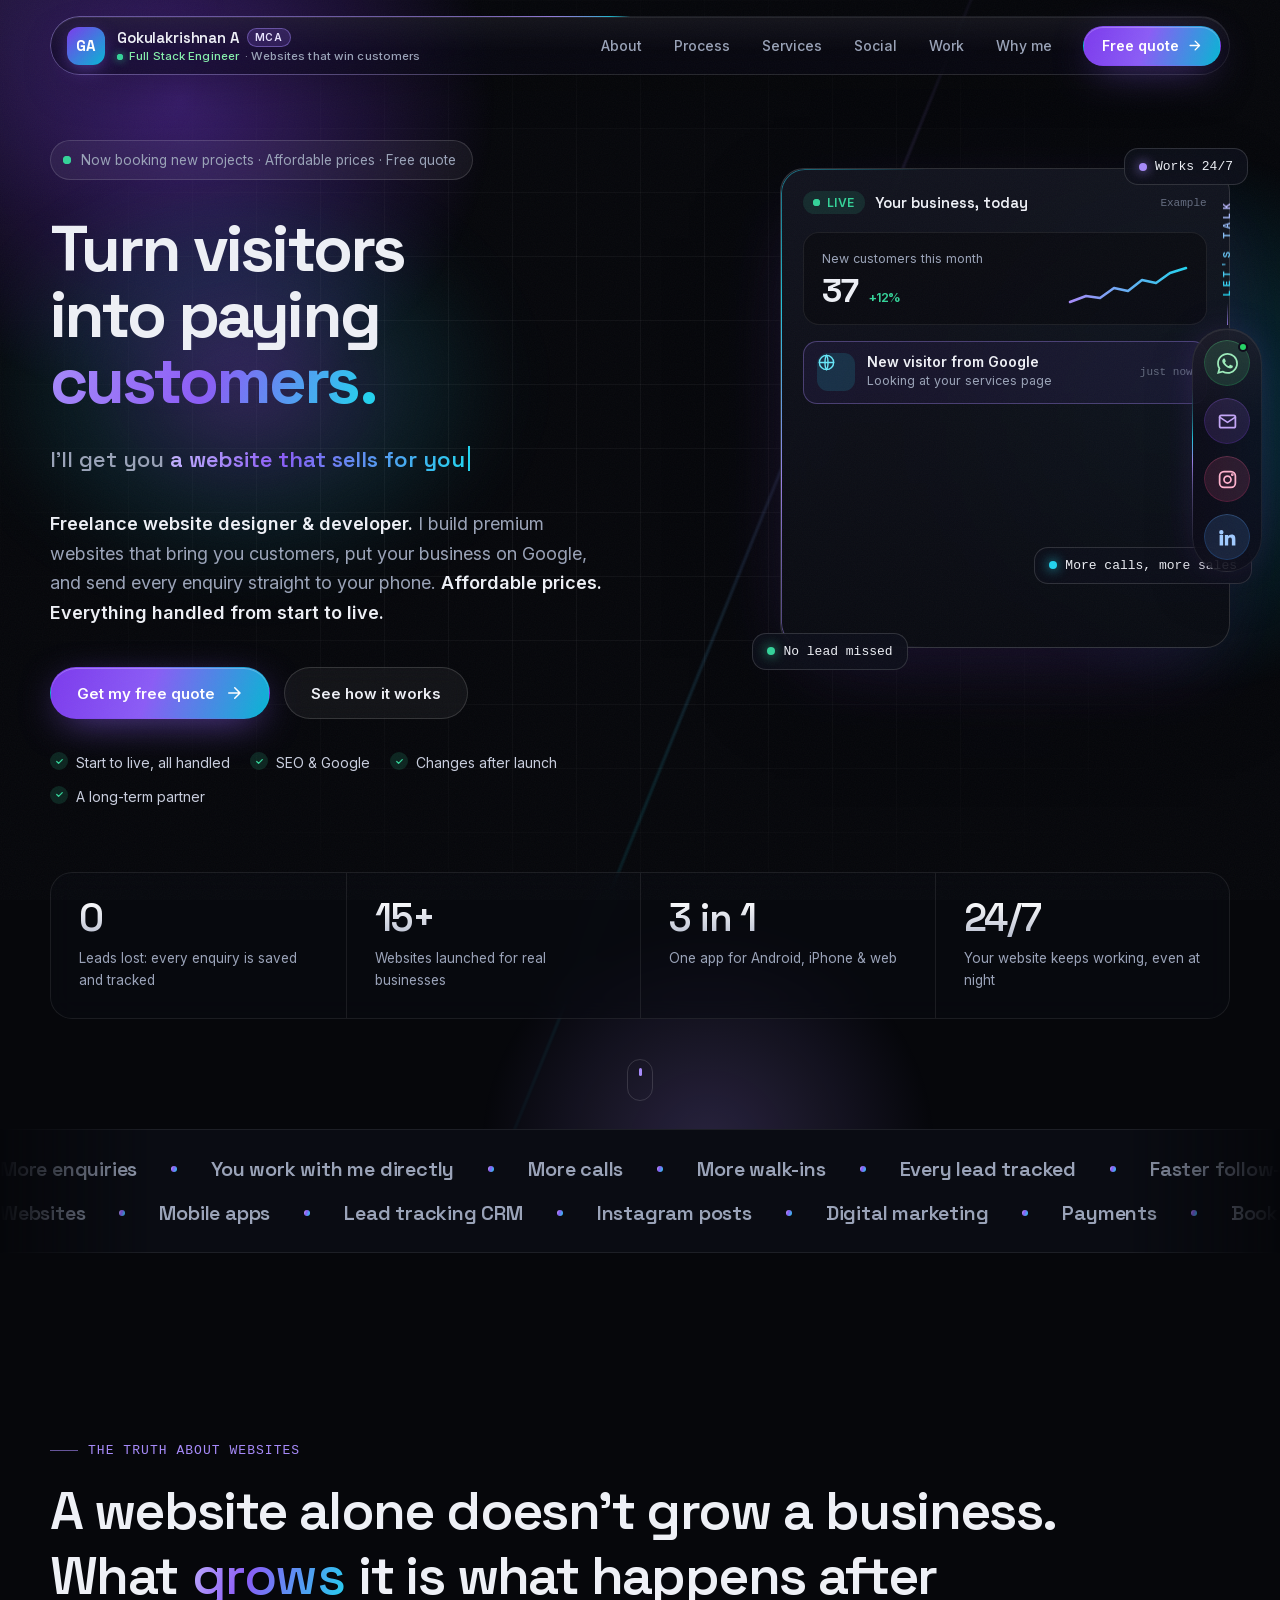
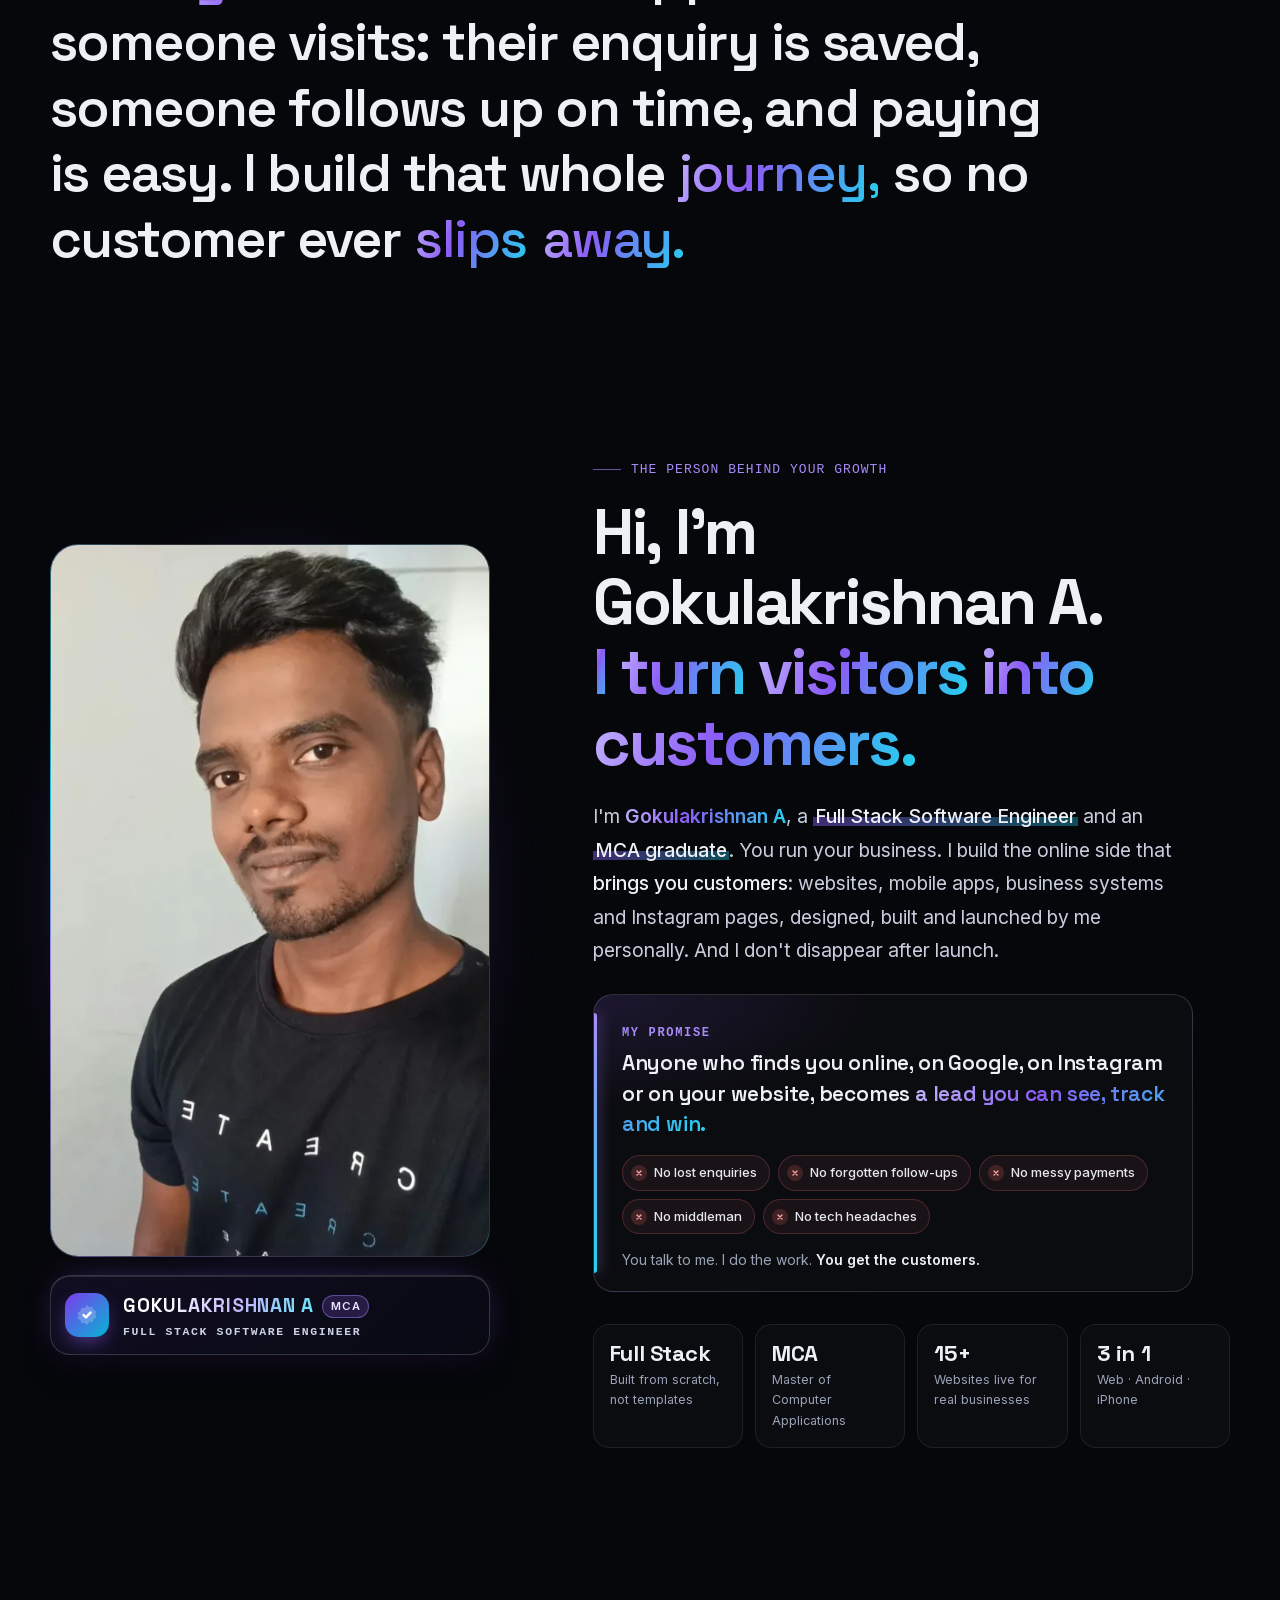
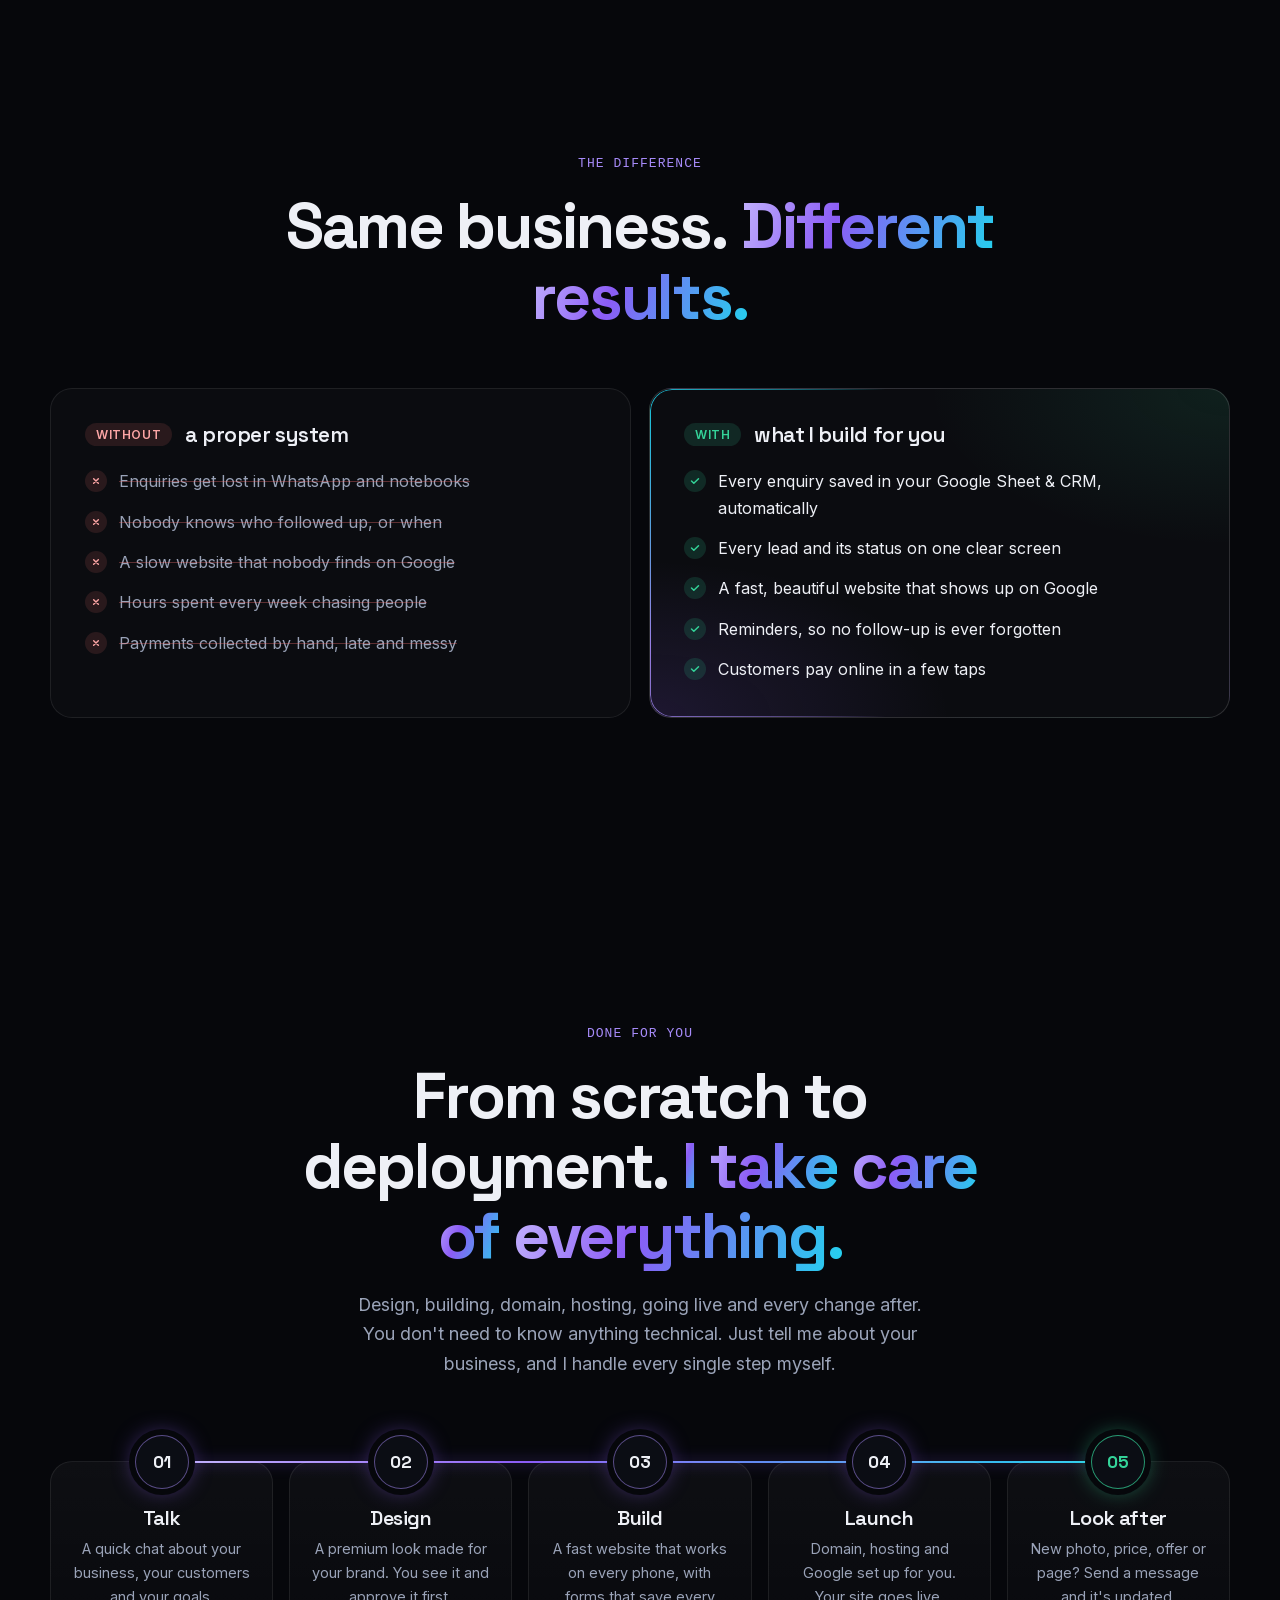
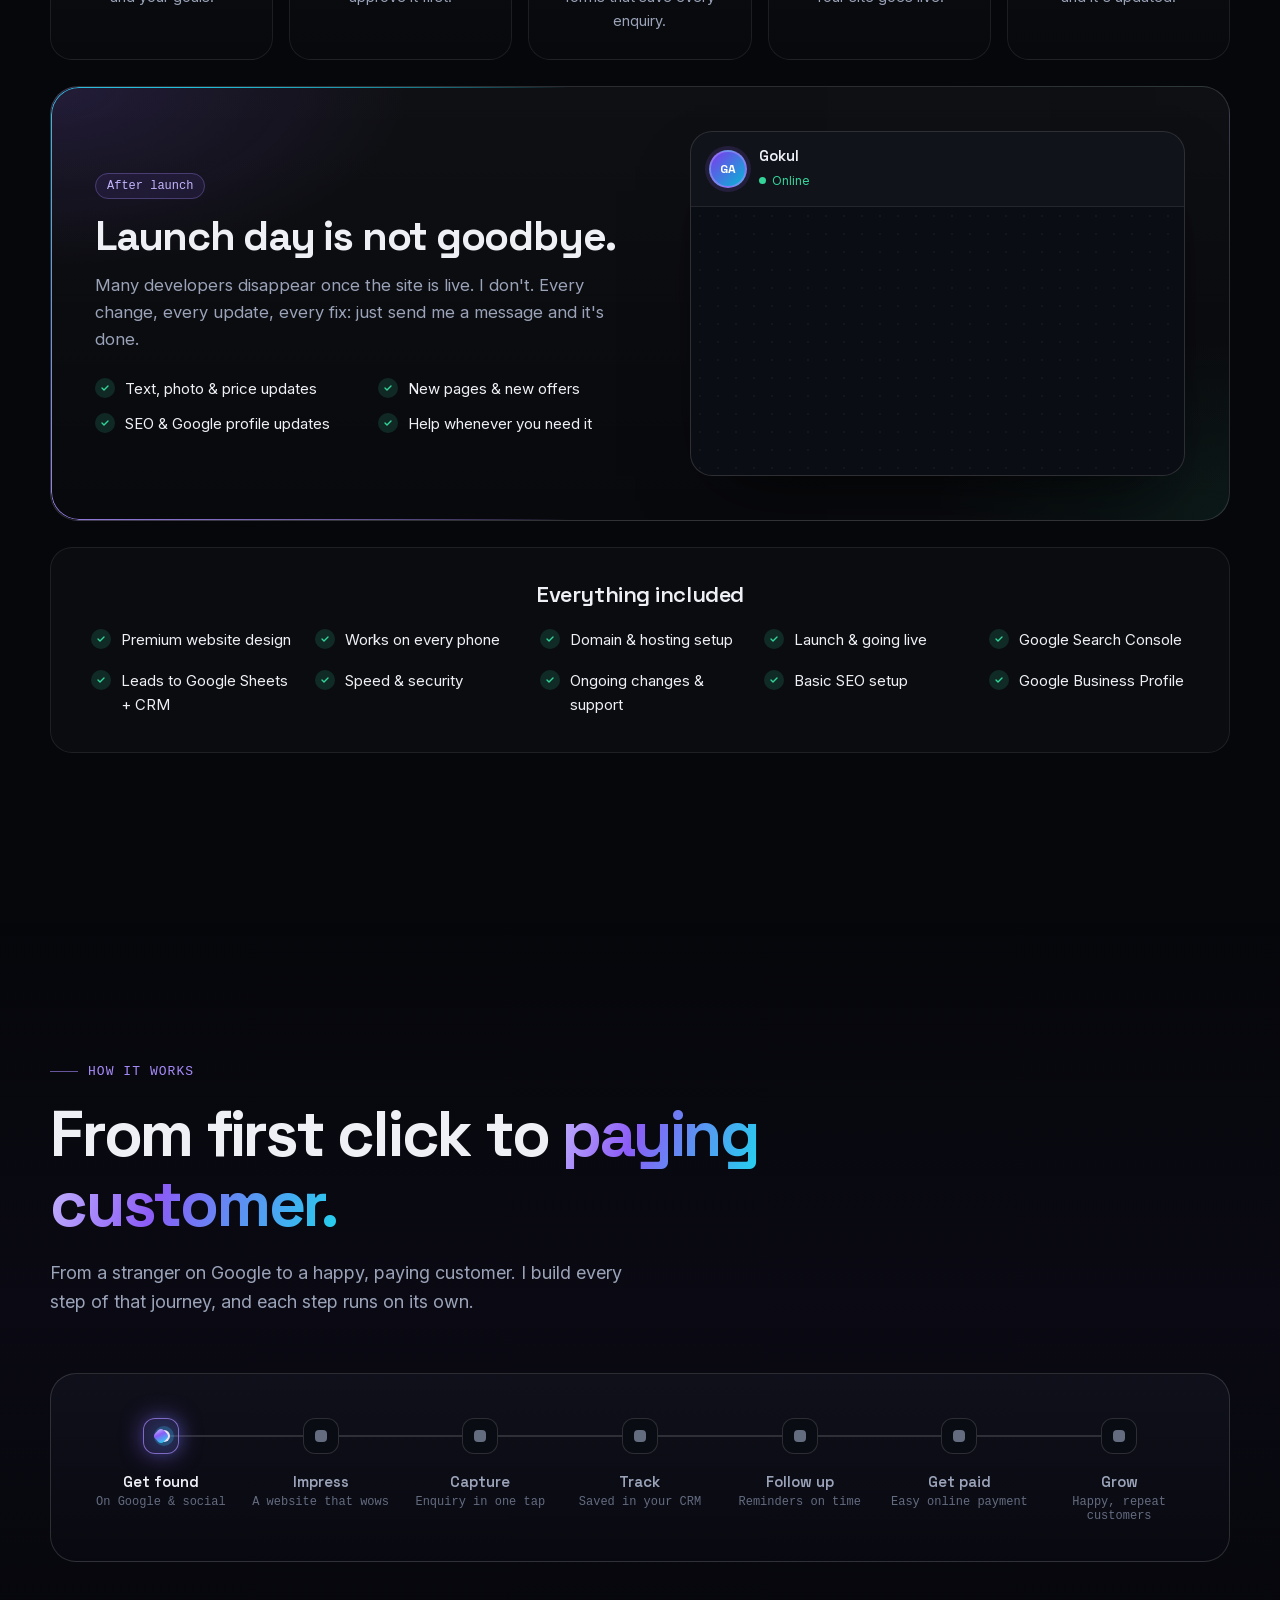
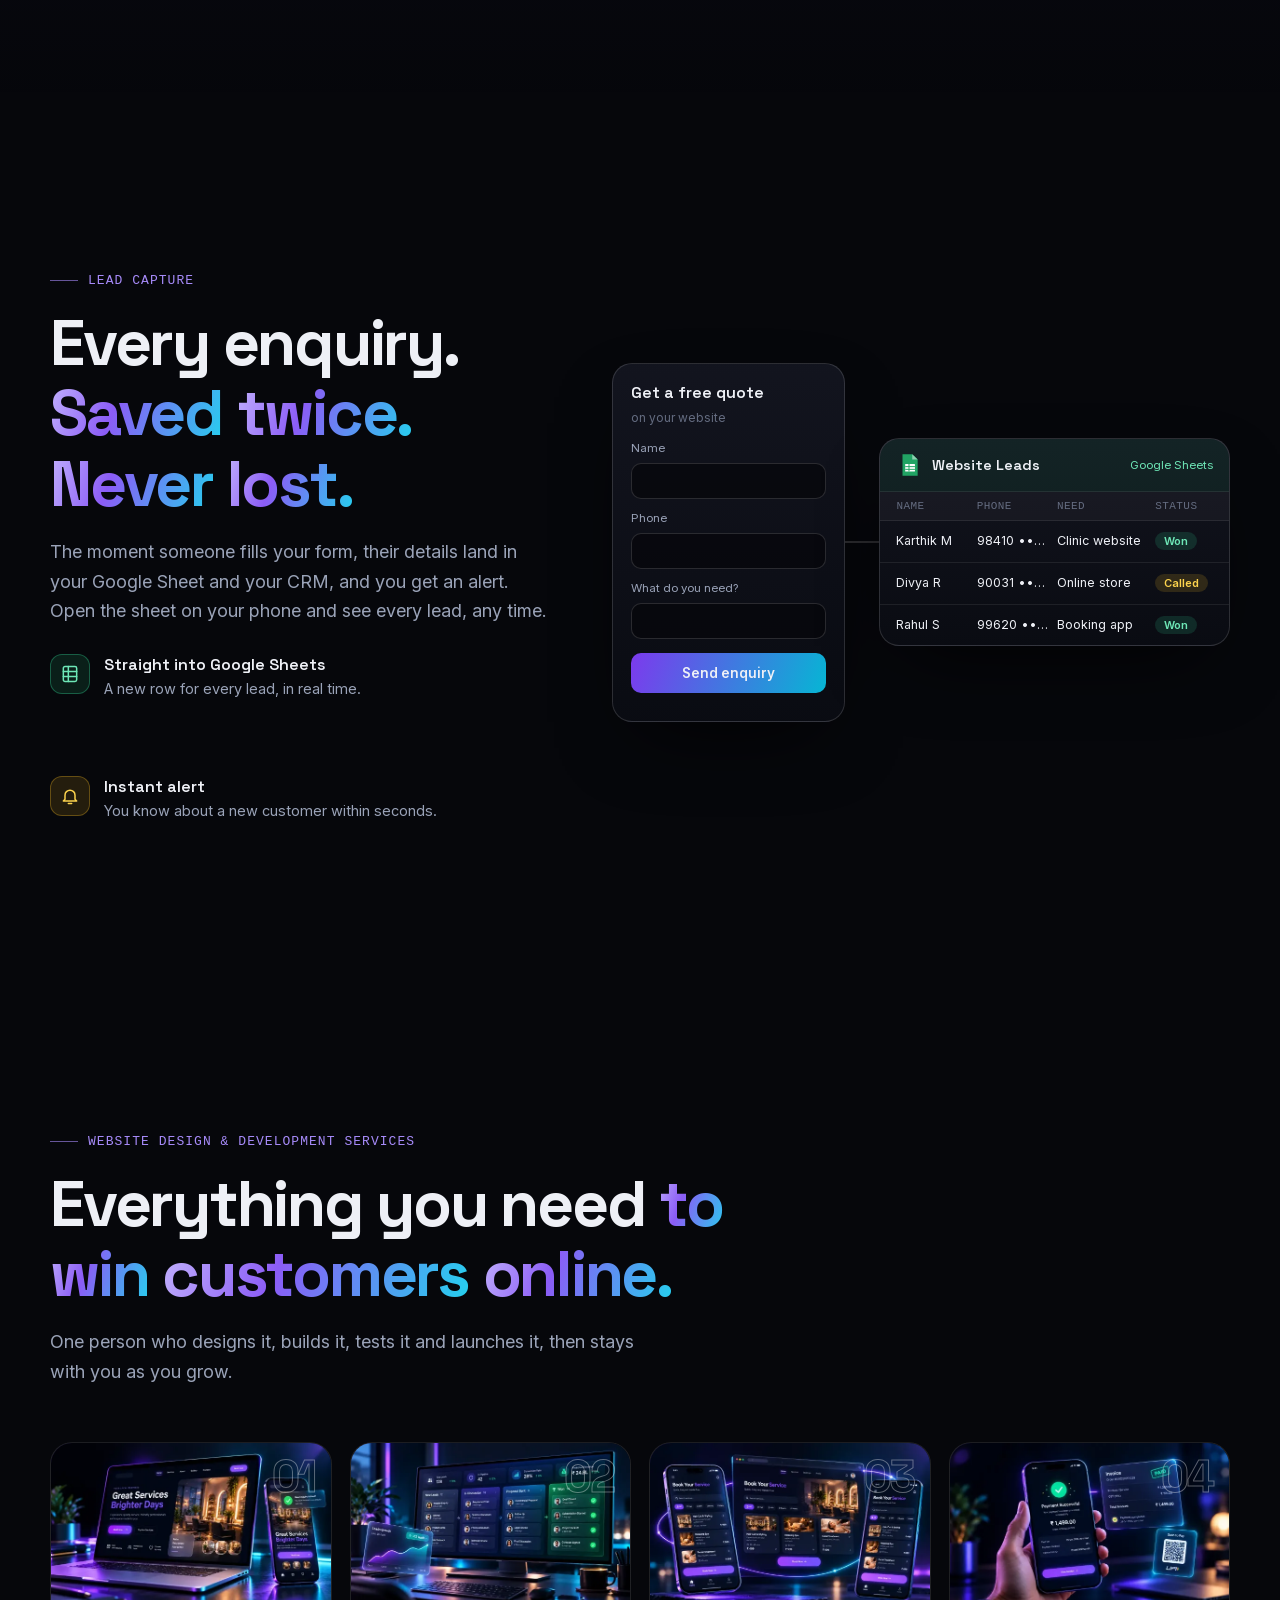
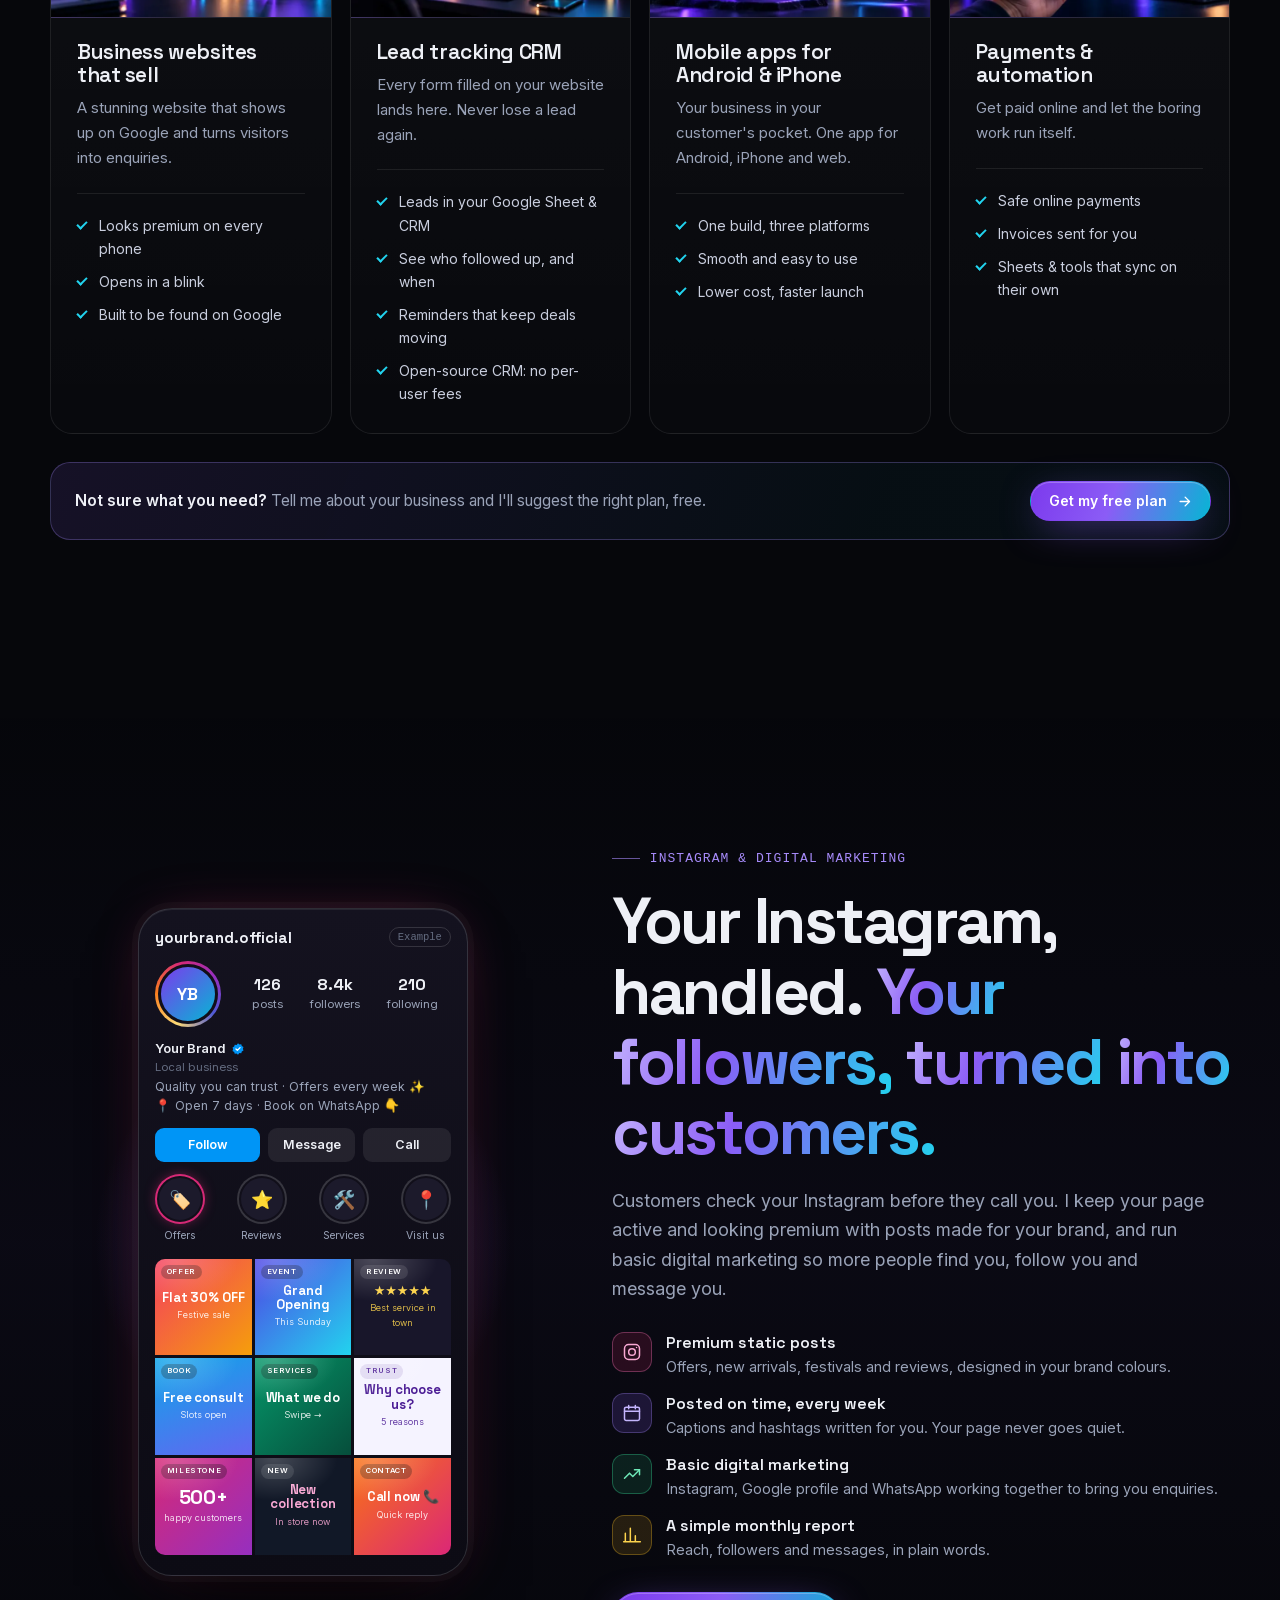
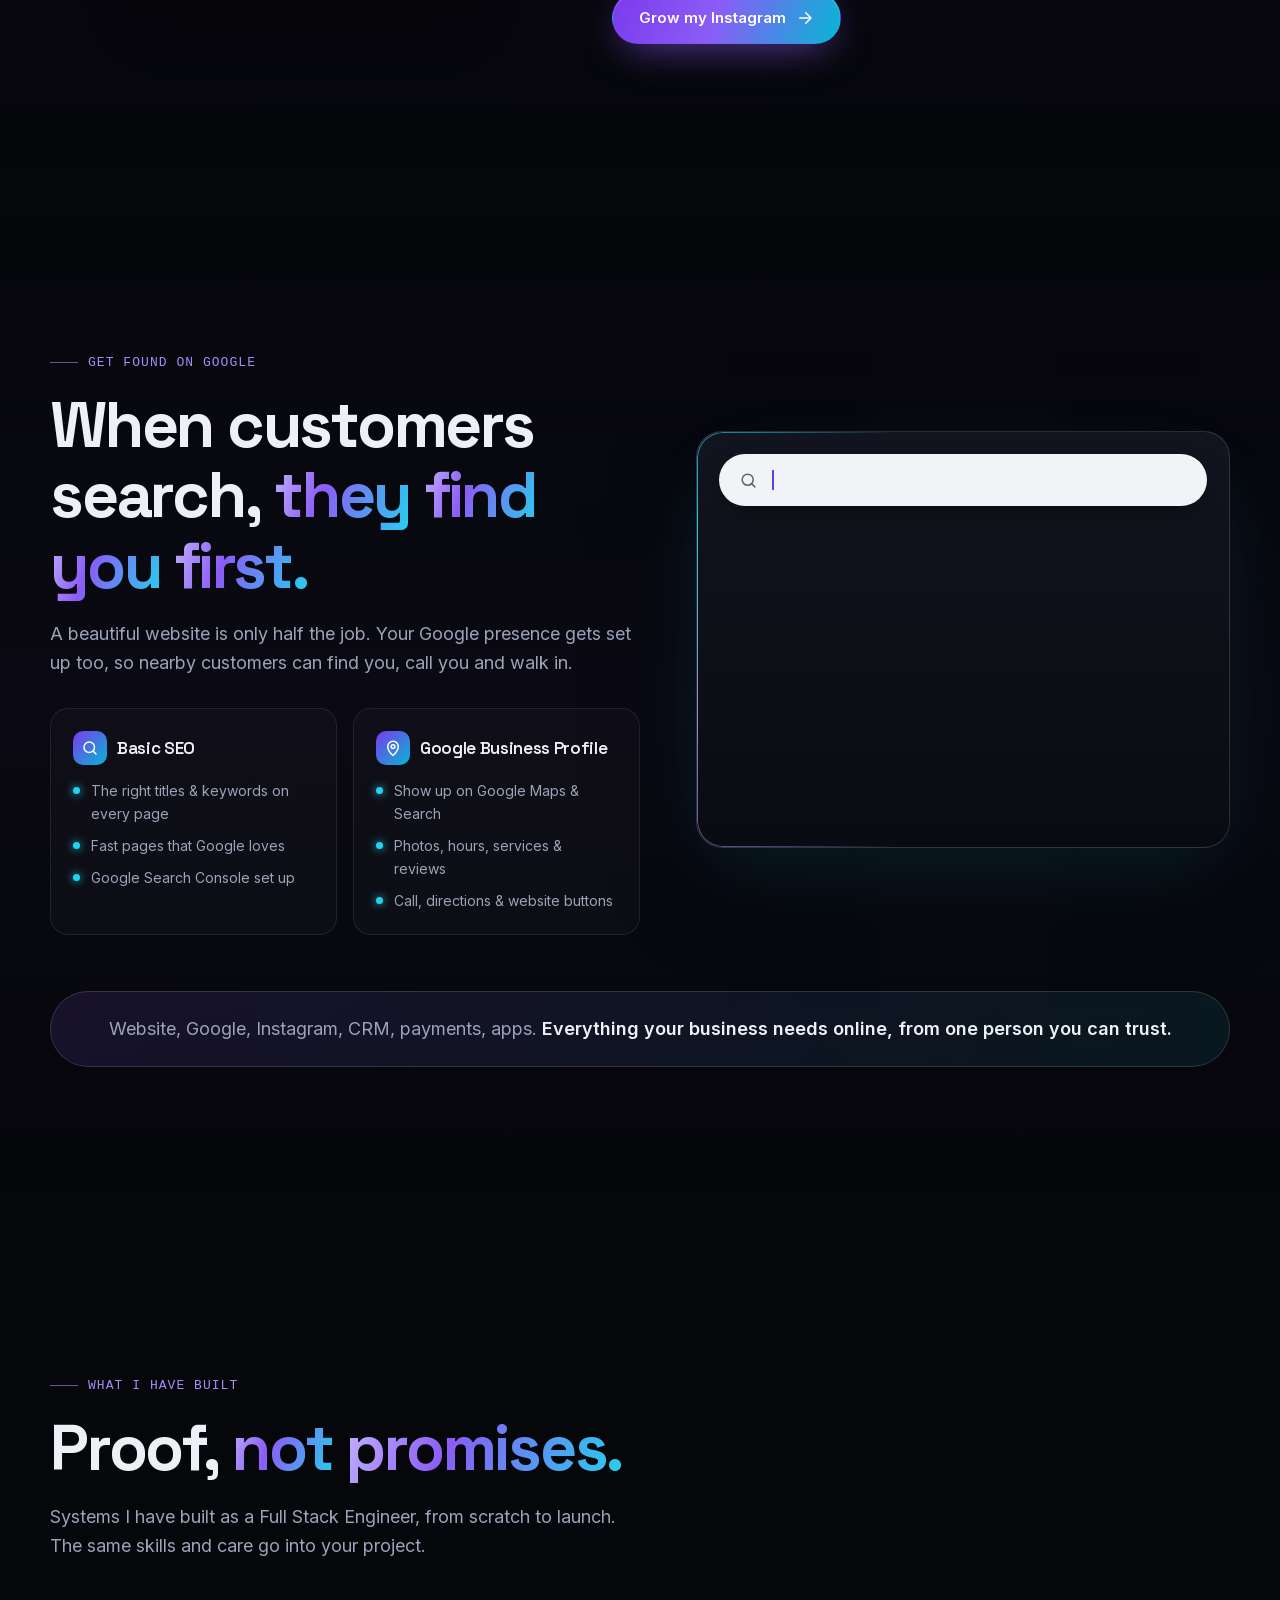
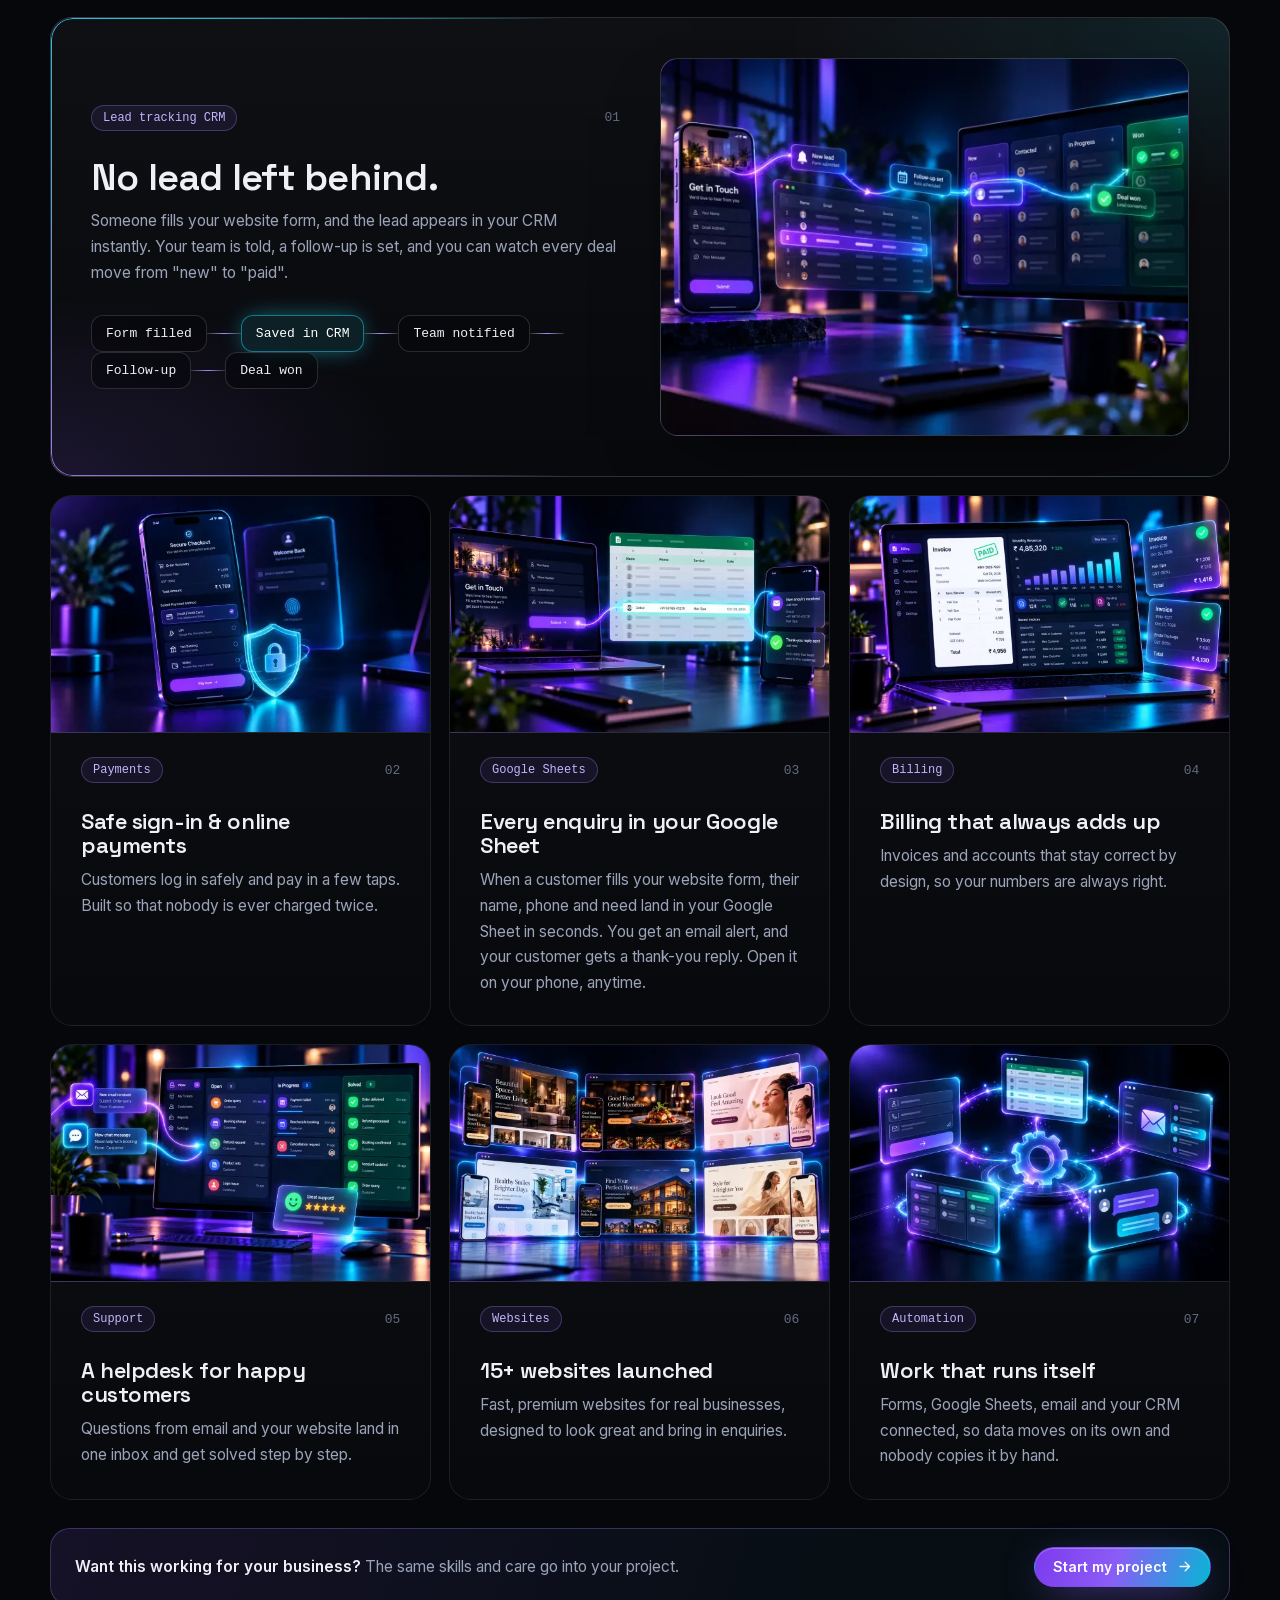
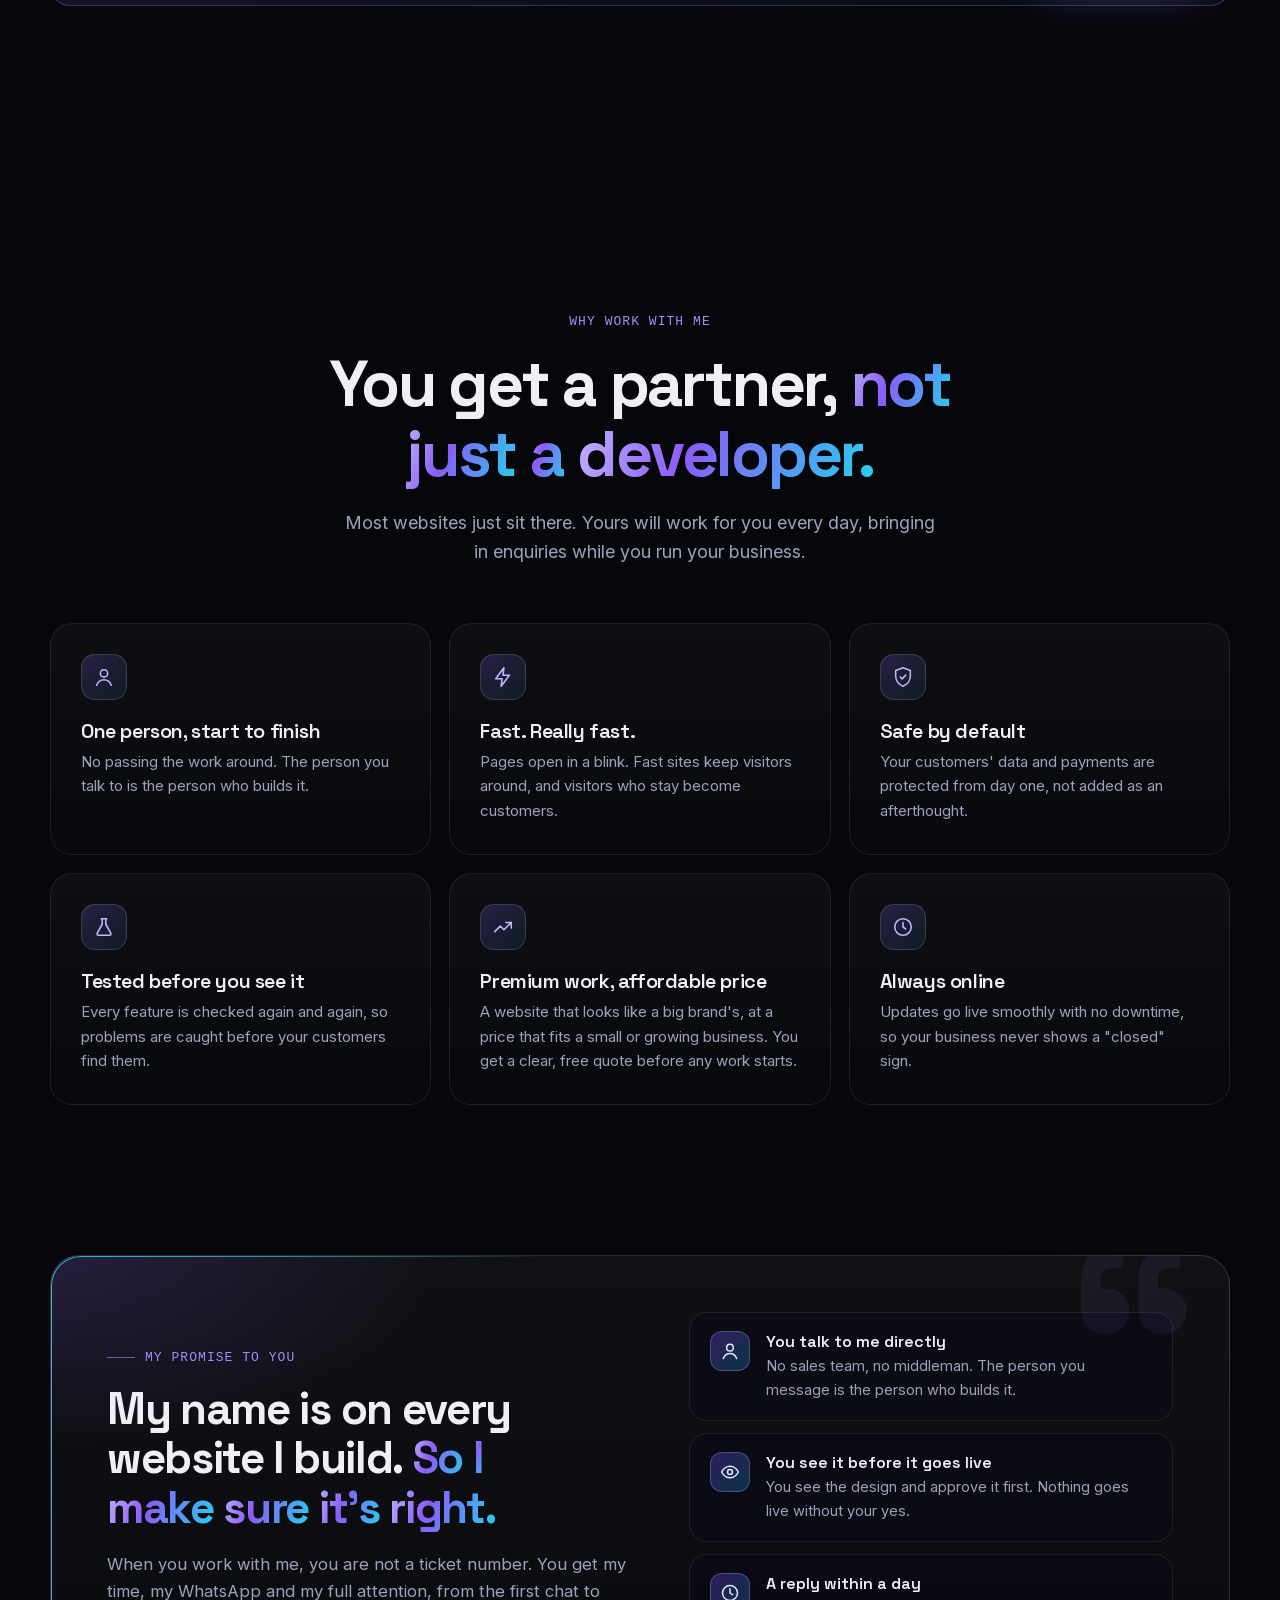
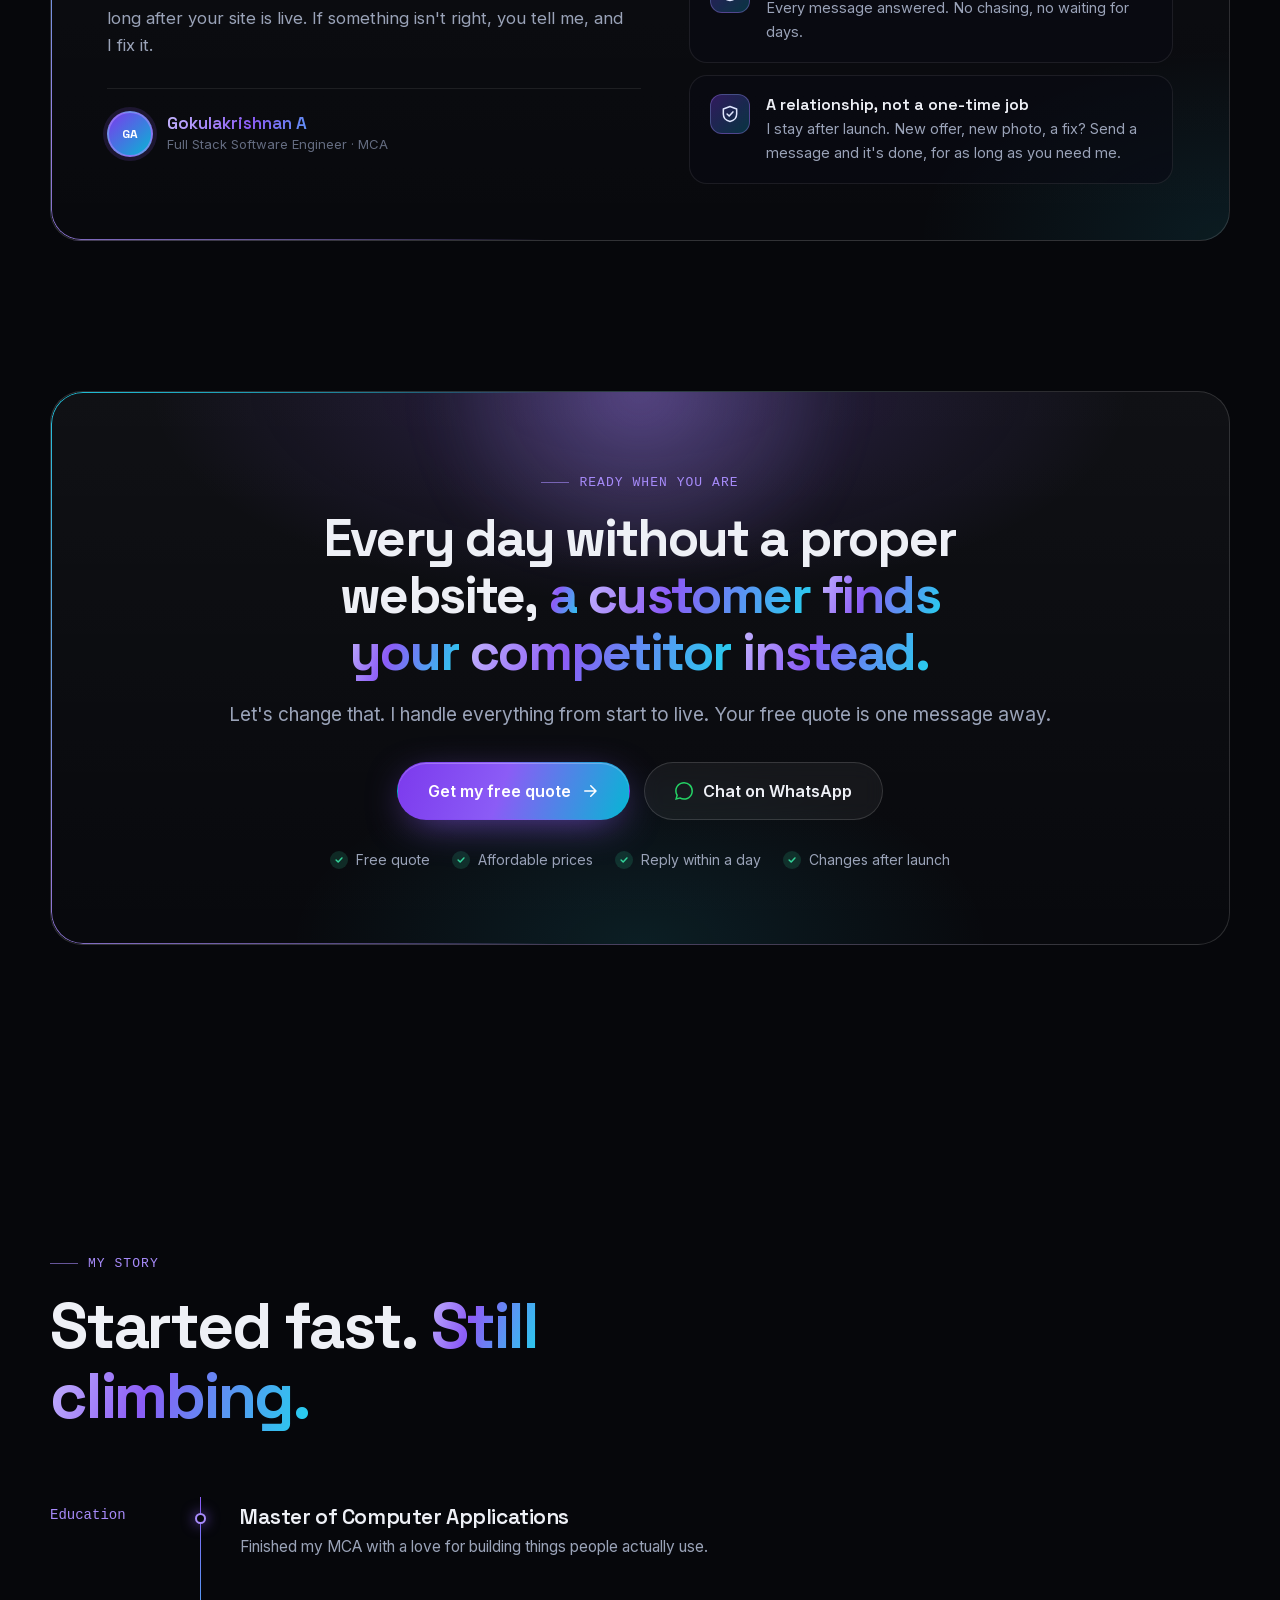
==== commit c4a2bef6: "Connect quote form endpoint to Google Apps Script Web App" ====
--- a/index.html
+++ b/index.html
@@ -896,7 +896,7 @@
 
         <!-- project enquiry form: posts to a Google Apps Script web app (Sheet row + email). Paste its /exec URL in data-endpoint. -->
         <div class="qf reveal" style="--d:3" id="quote">
-          <form class="qf__form" id="quoteForm" data-endpoint="" novalidate>
+          <form class="qf__form" id="quoteForm" data-endpoint="https://script.google.com/macros/s/AKfycbx1g5tKX5YAhwkbAQJT9Eom27j0FQSsI2MRex1_j2wFKvxO7nLigbxsmJI92HRmdoUZcQ/exec" novalidate>
             <div class="qf__head">
               <span class="qf__badge"><span class="chip-dot chip-dot--green"></span>Free quote · reply within a day</span>
               <h3 class="qf__title">Tell me about your business.<span class="qf__title-sub">I'll show you how to grow it, free.</span></h3>
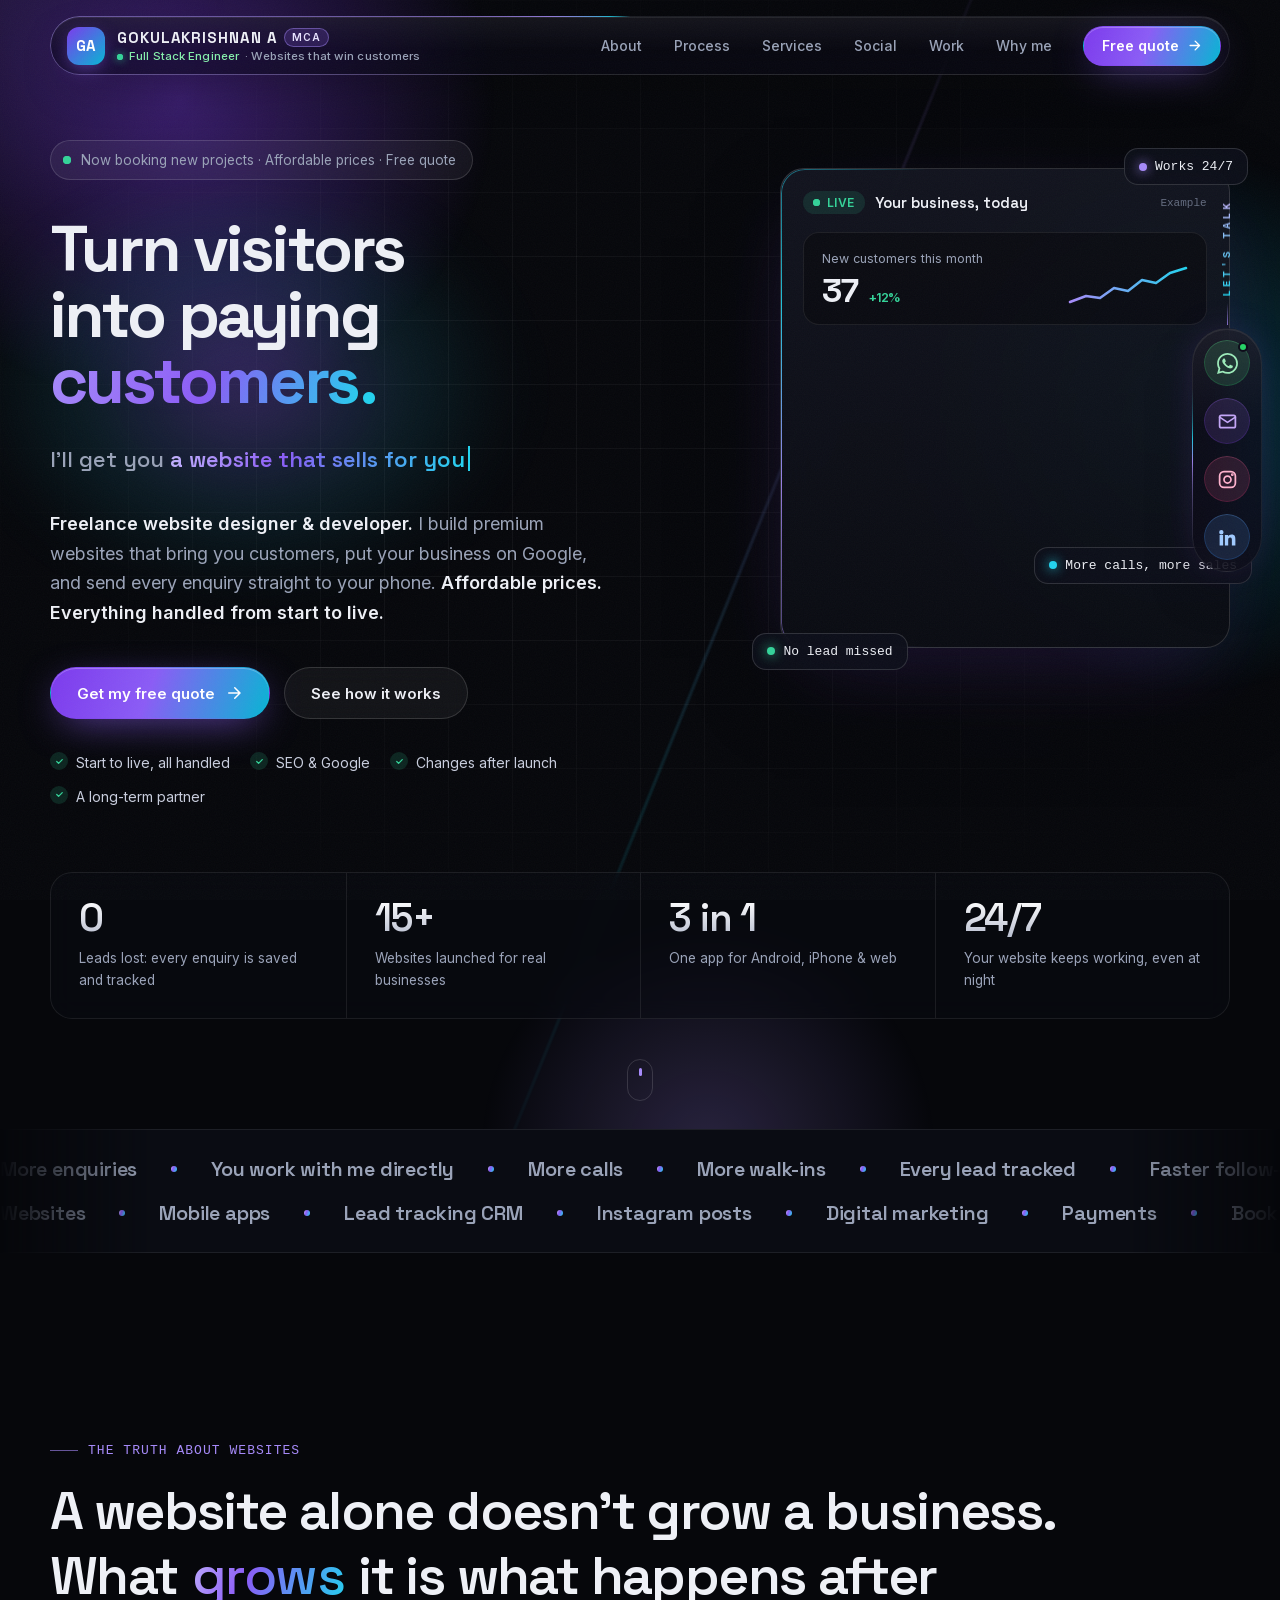
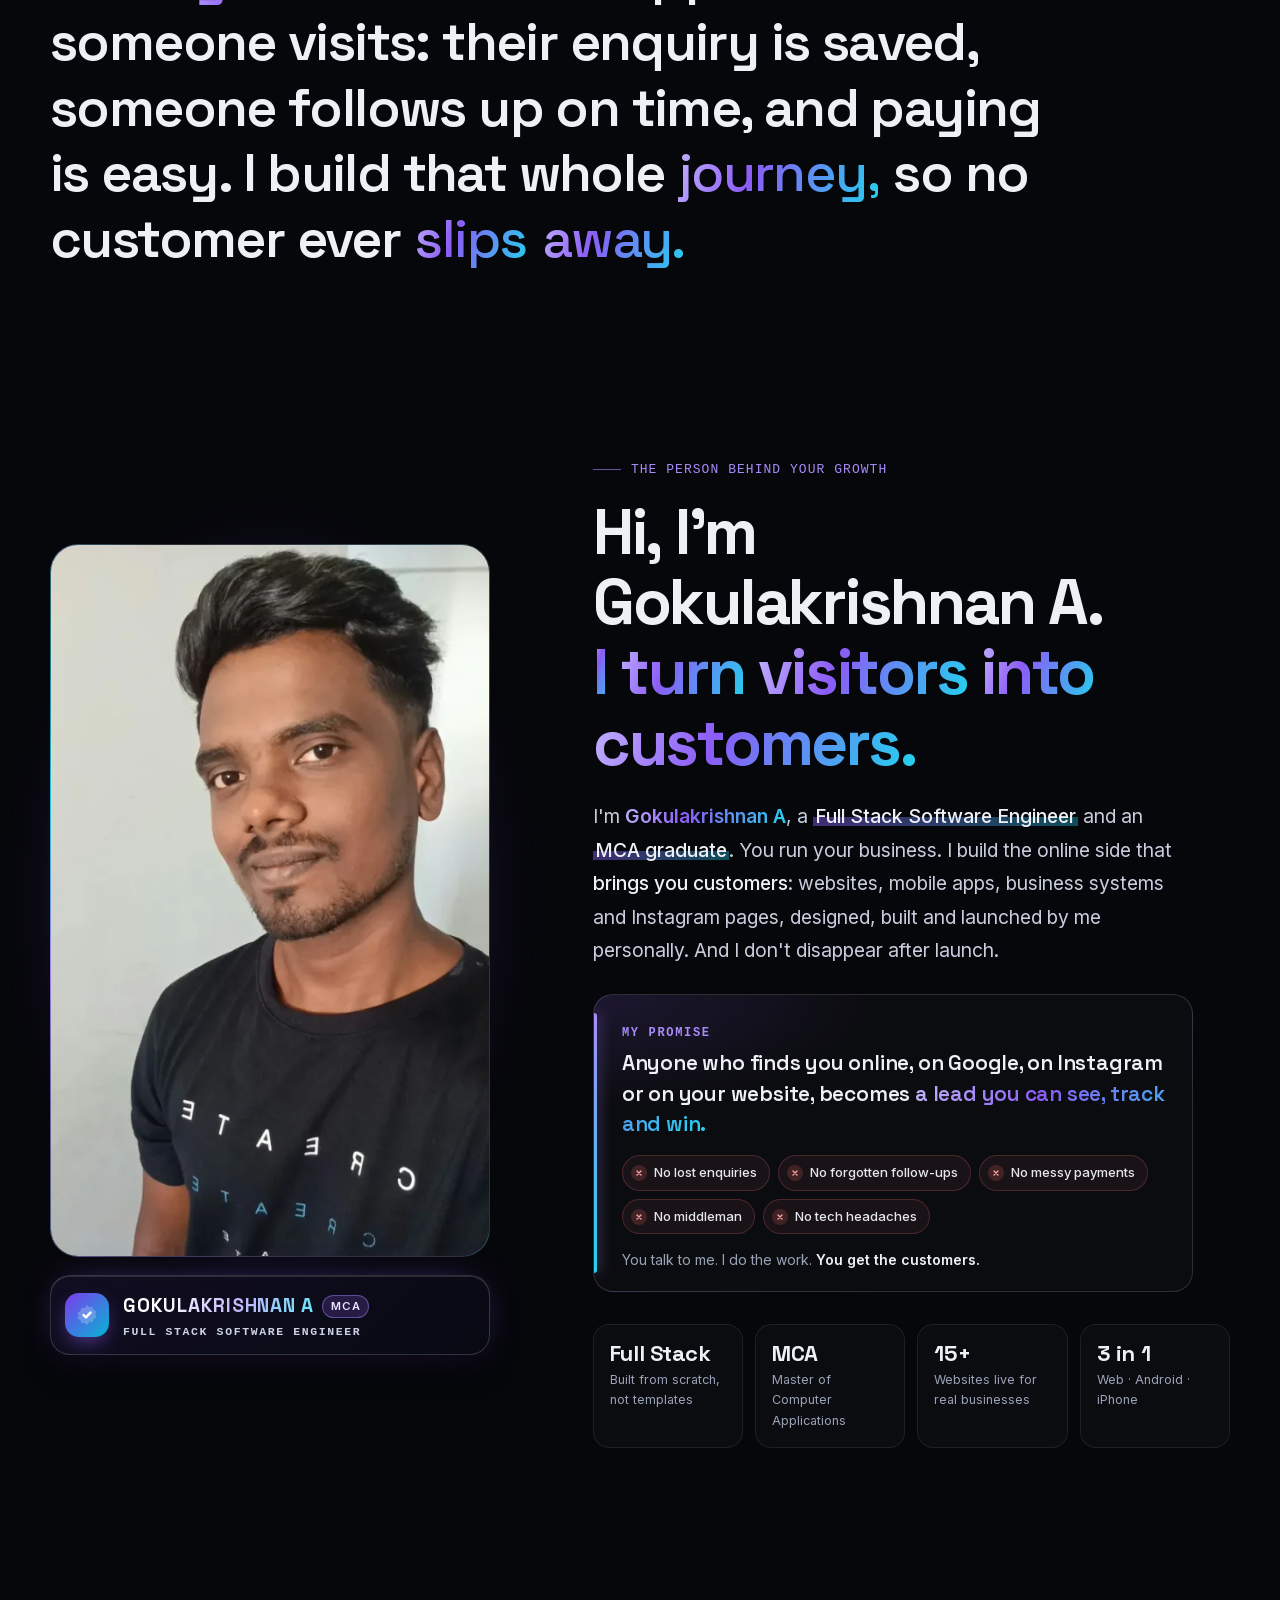
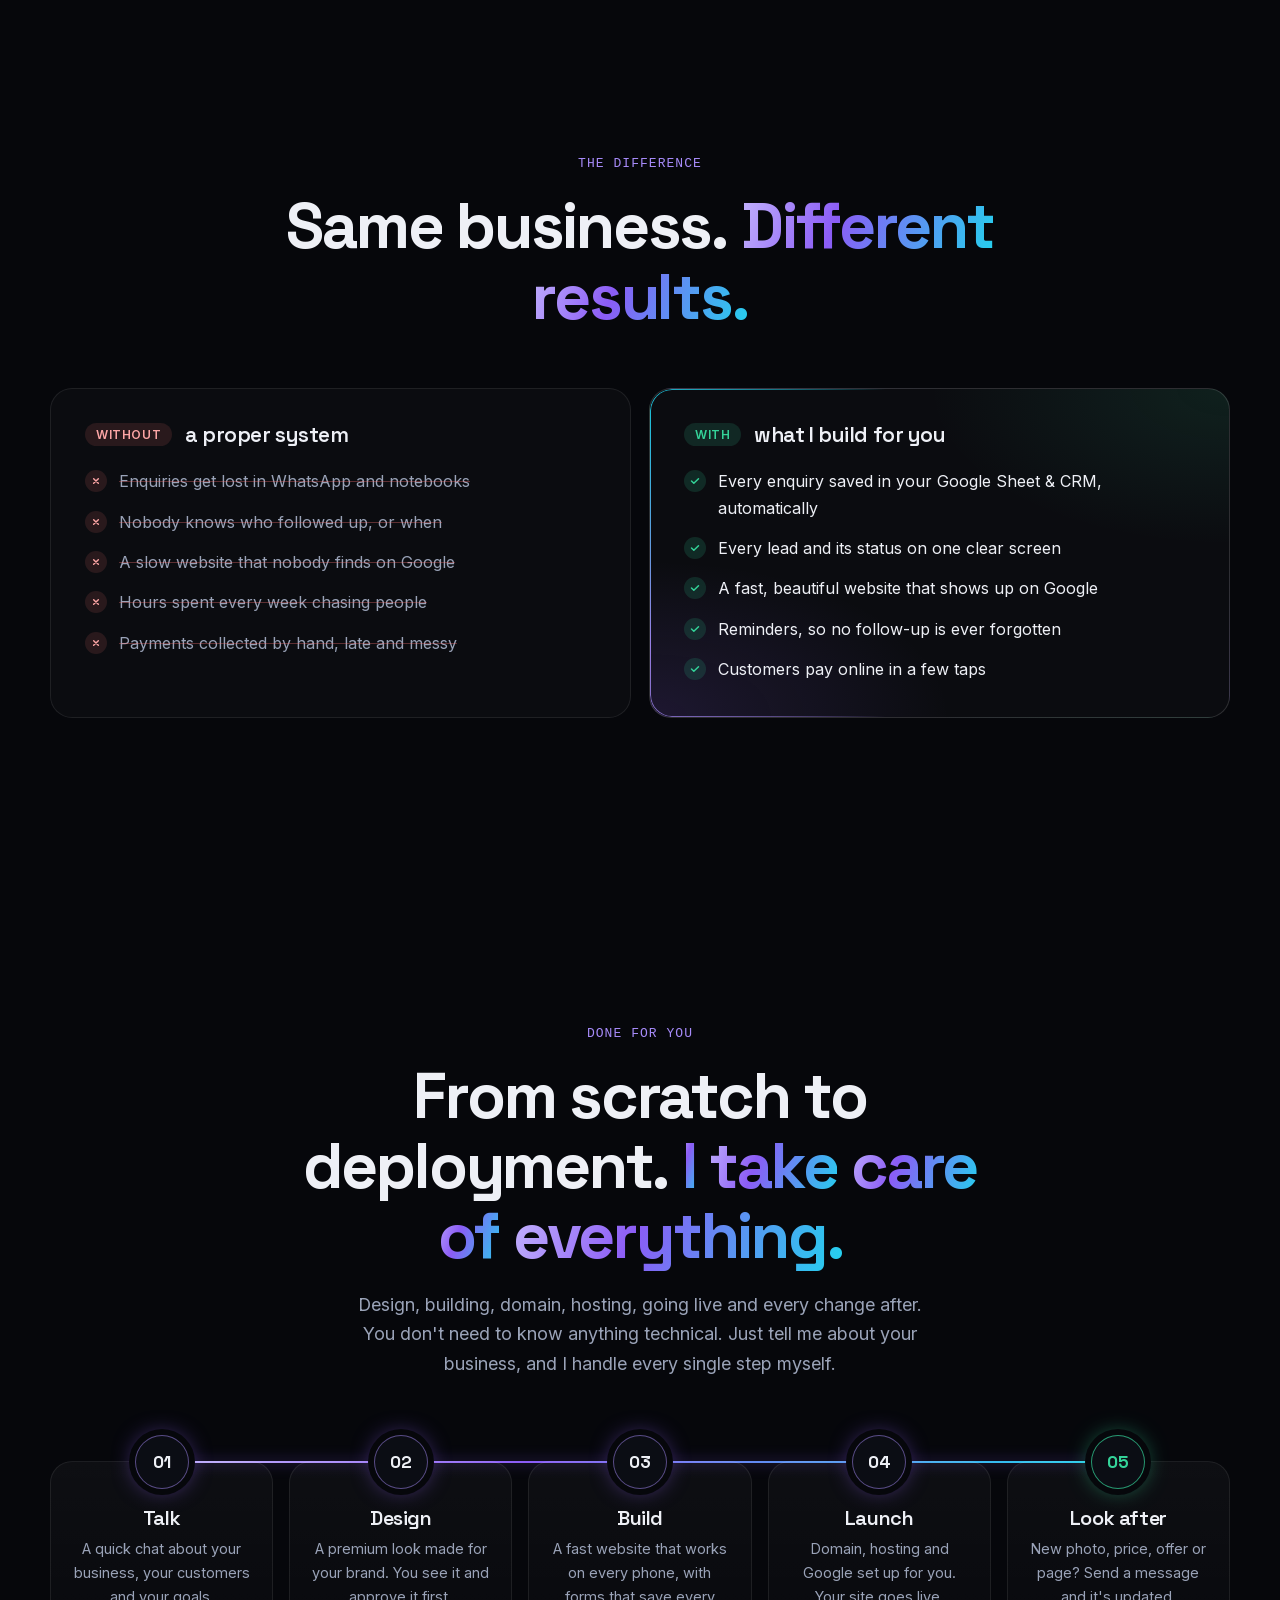
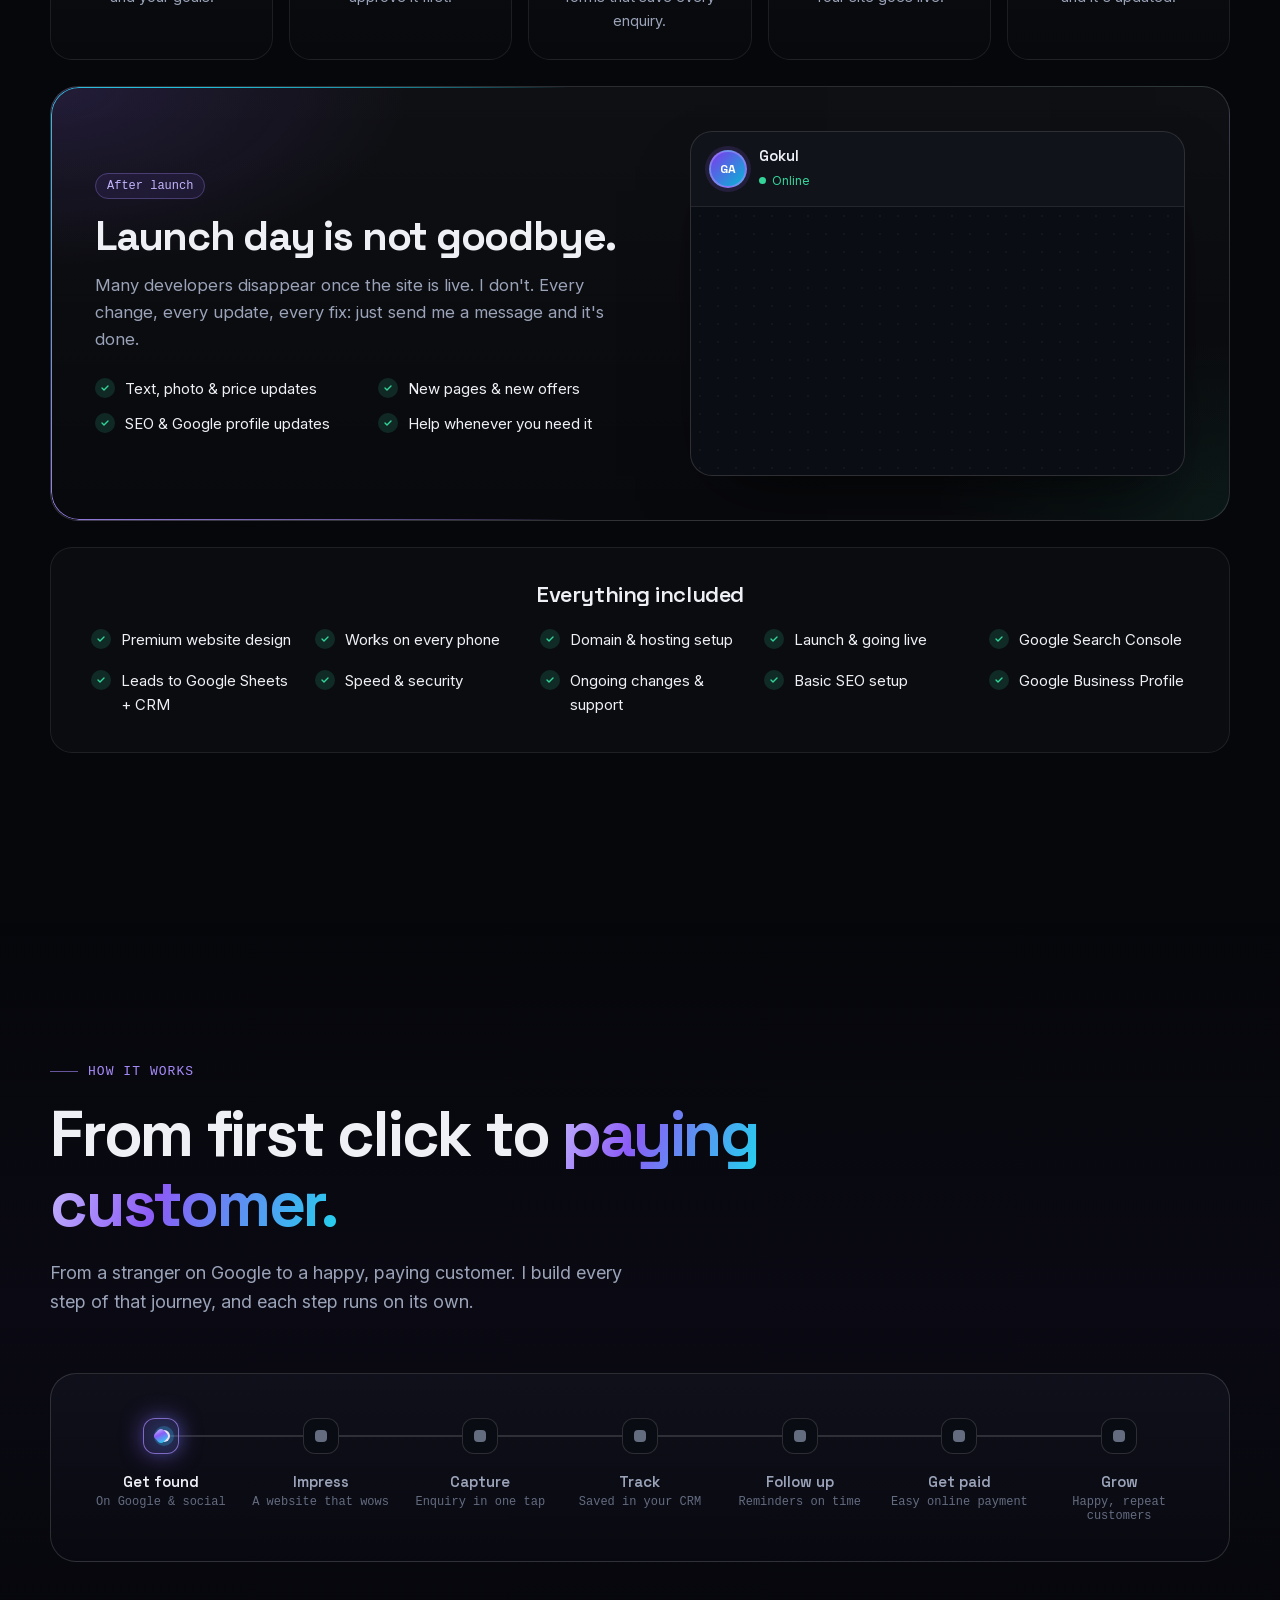
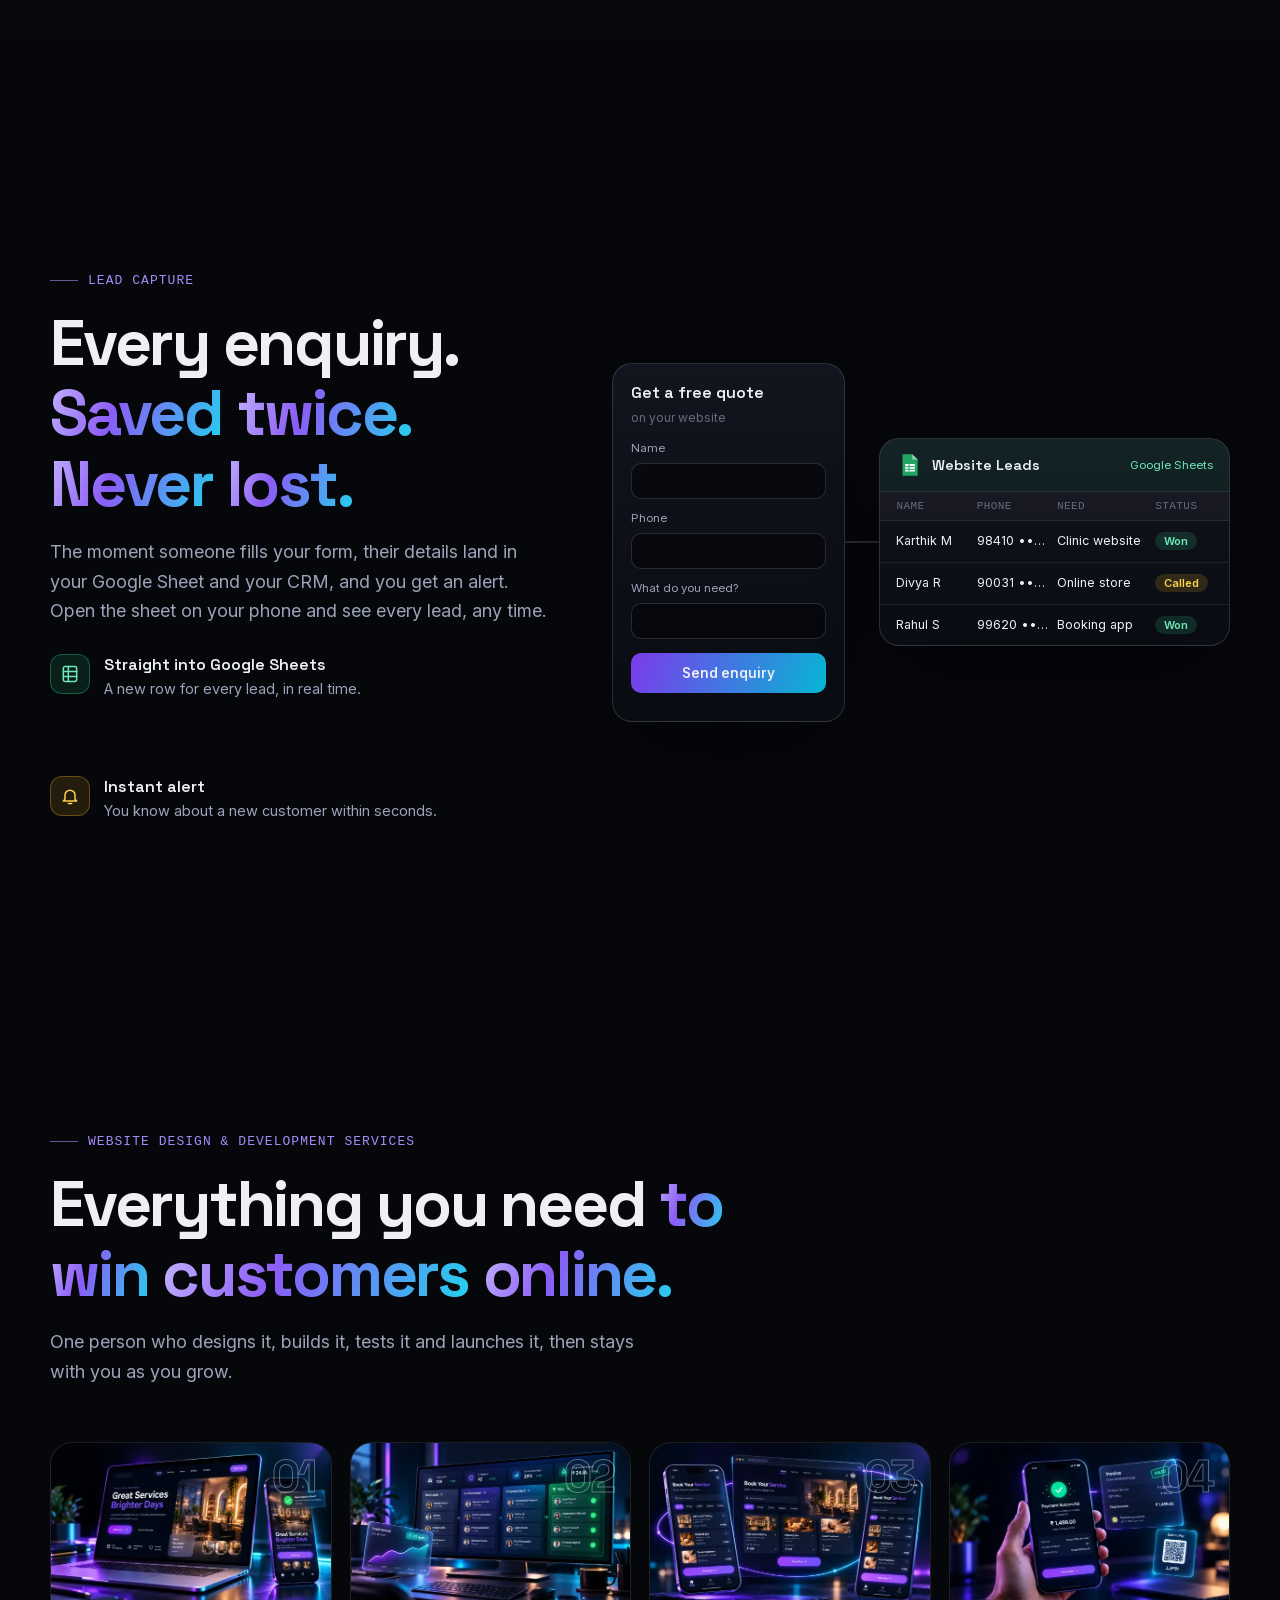
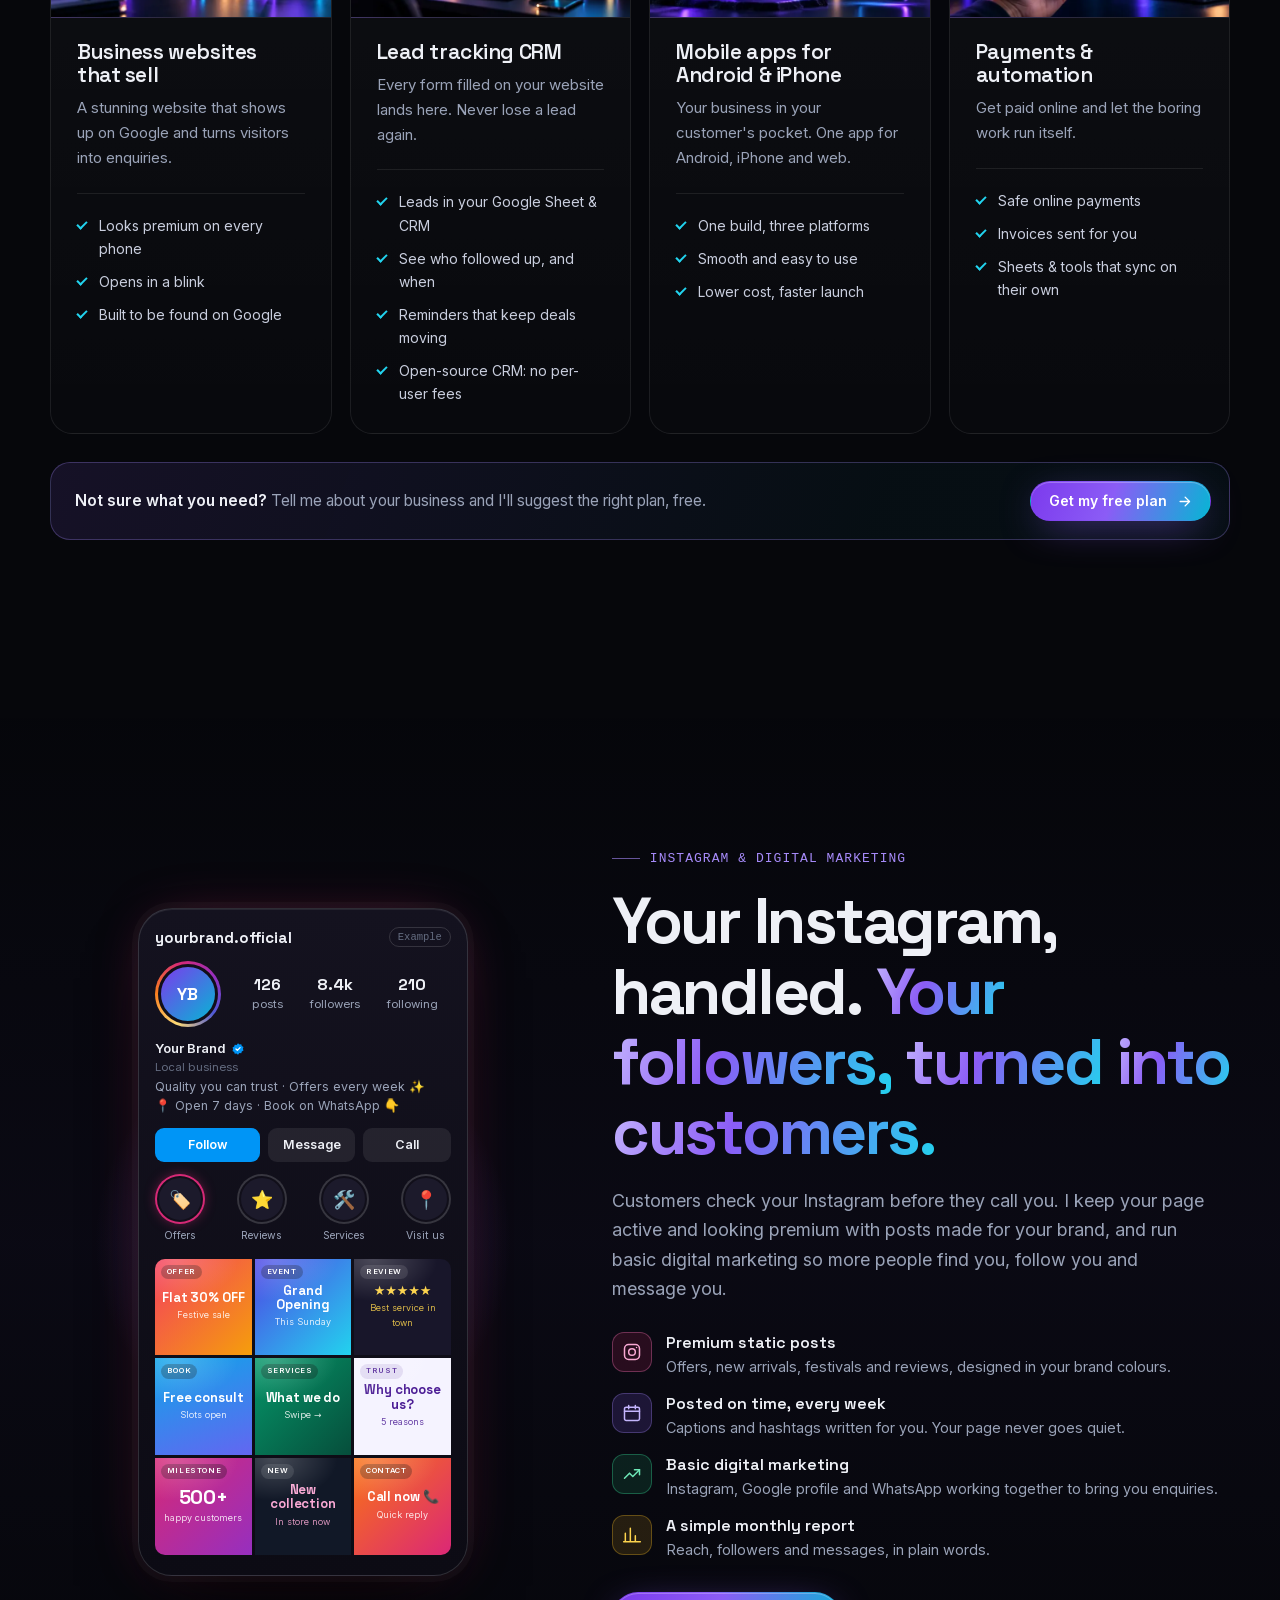
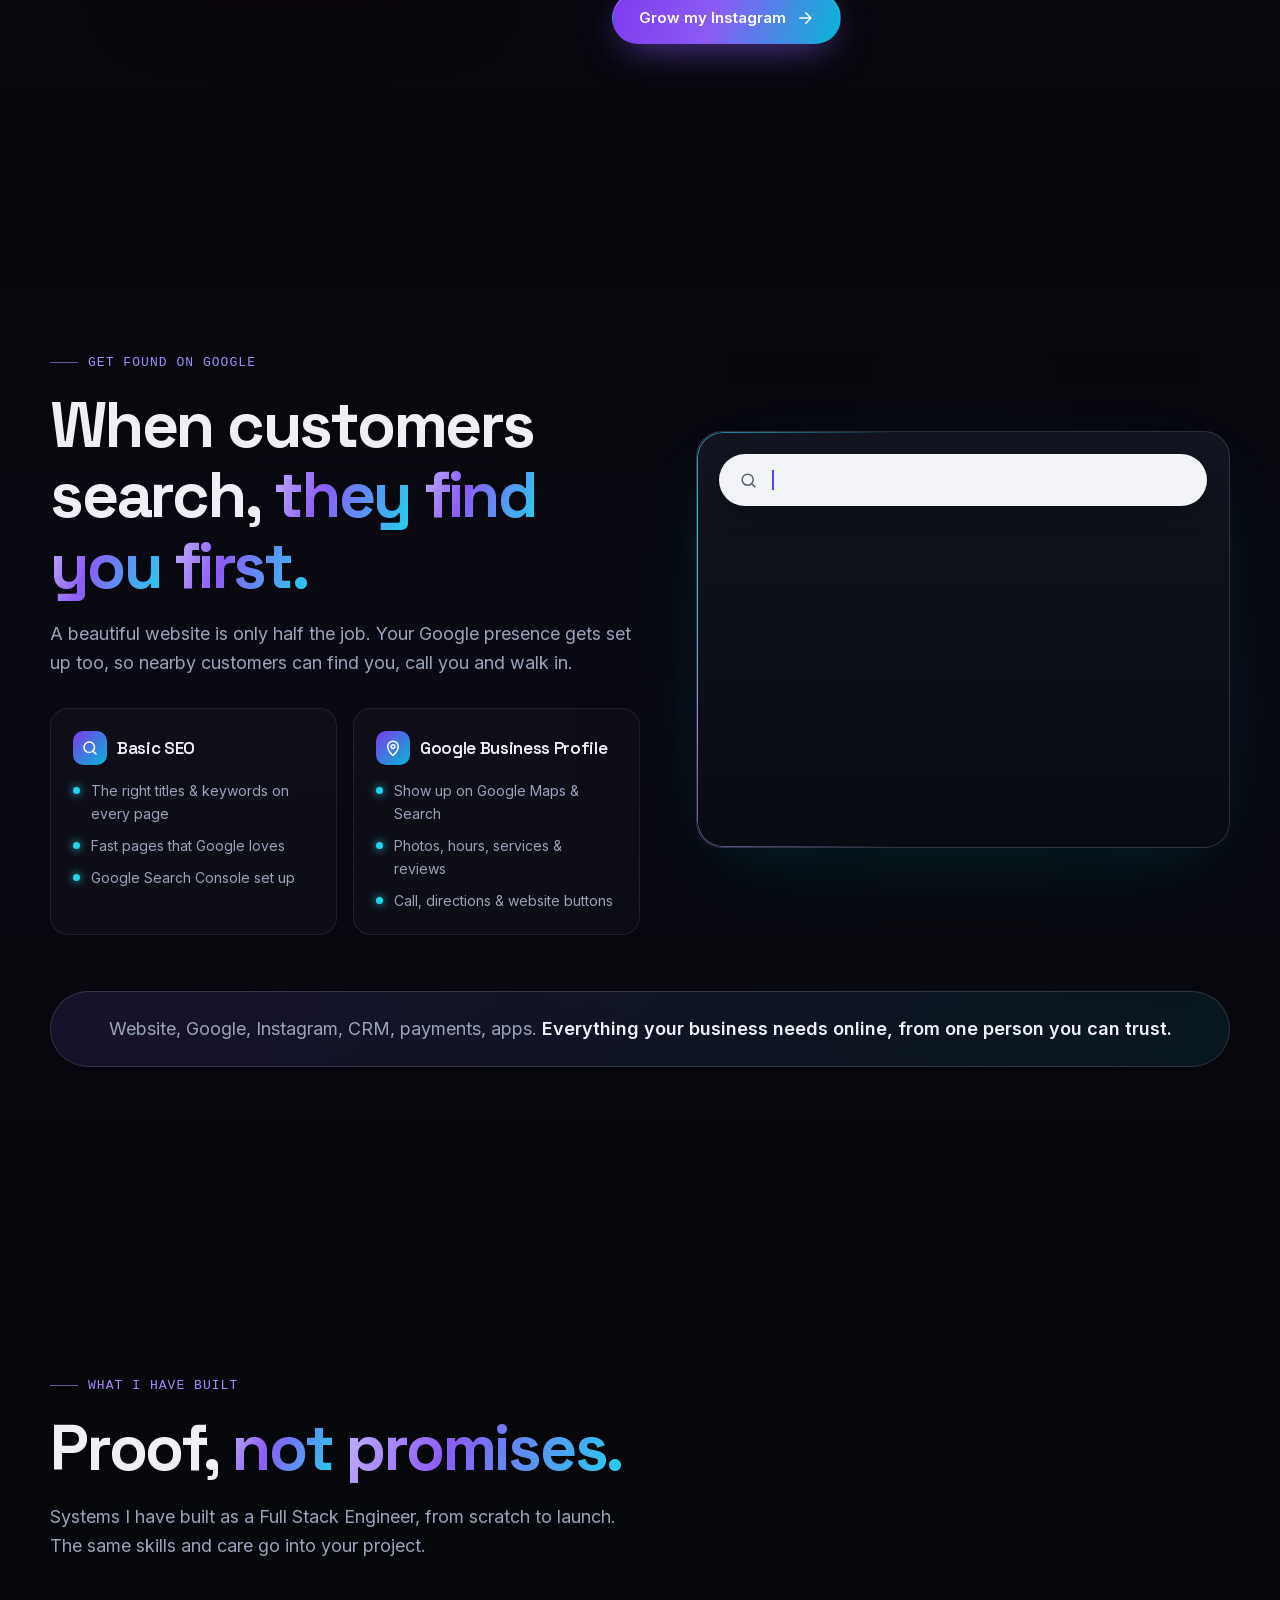
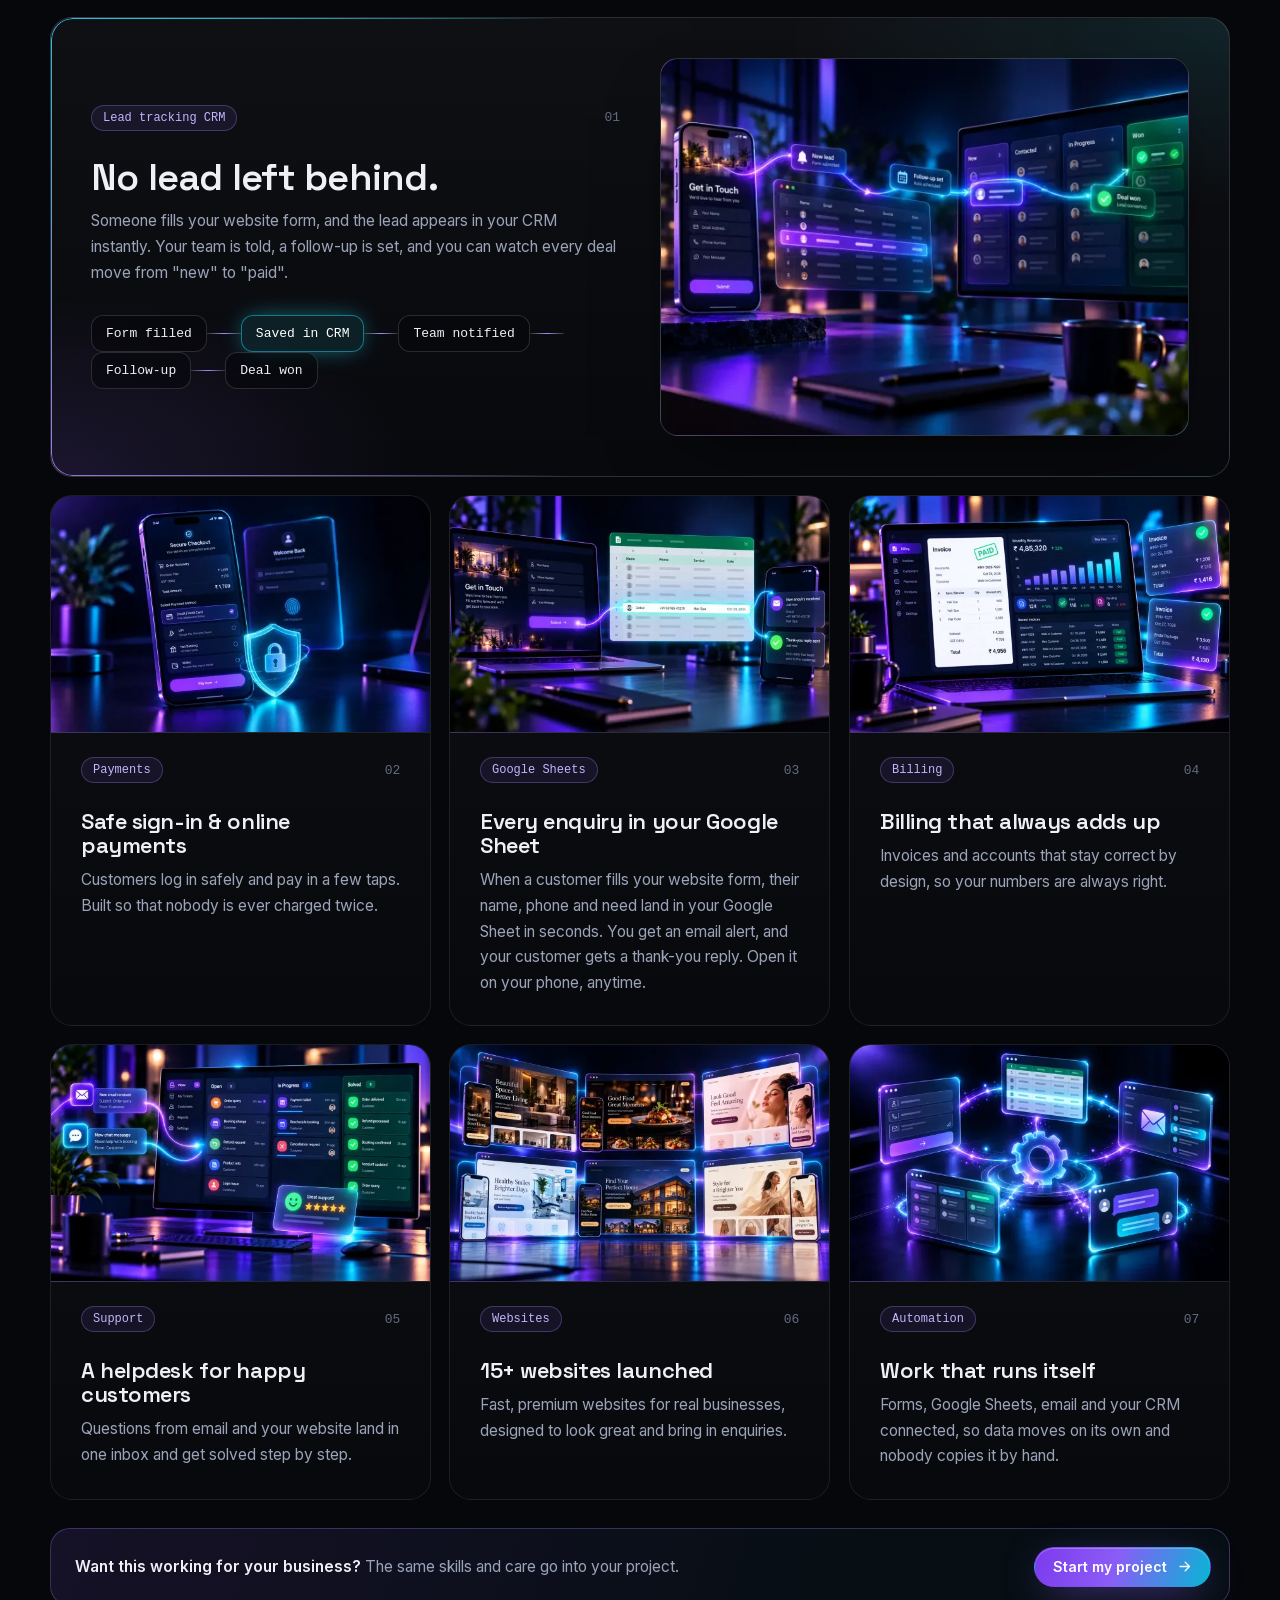
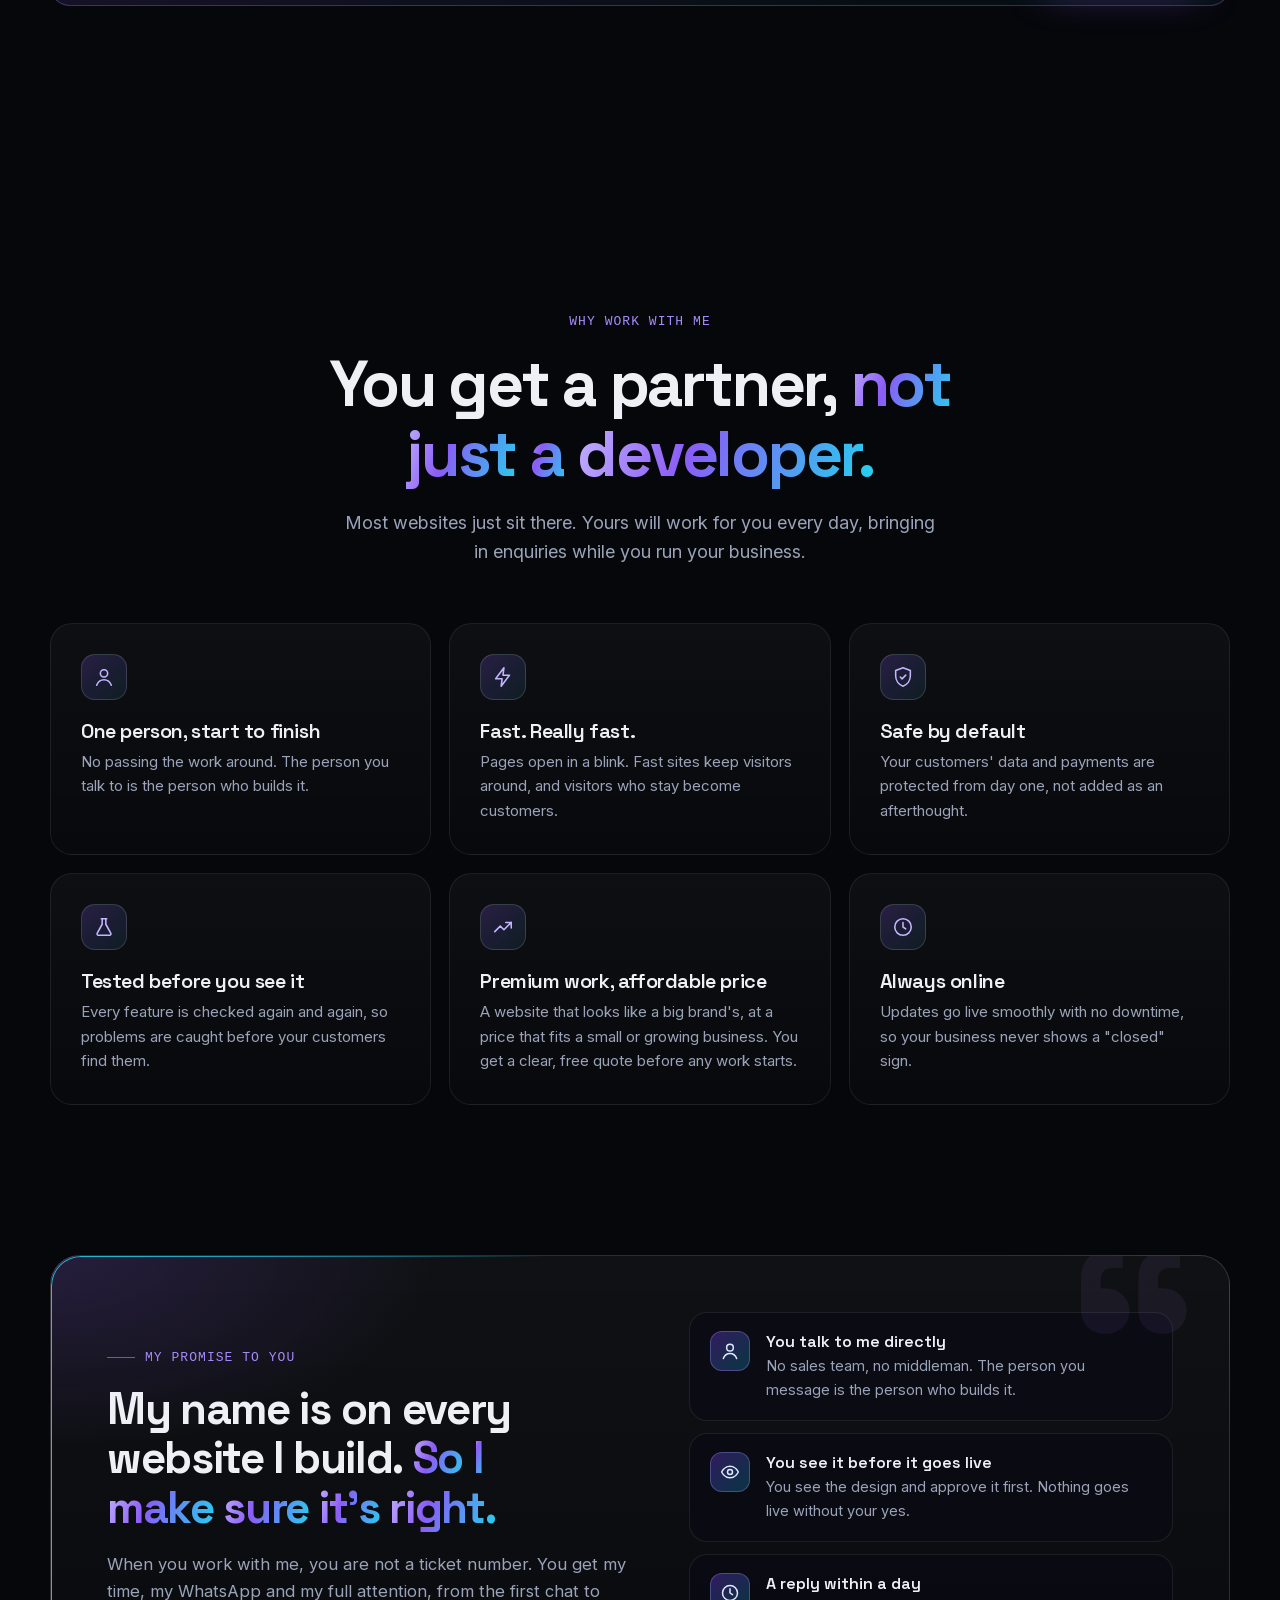
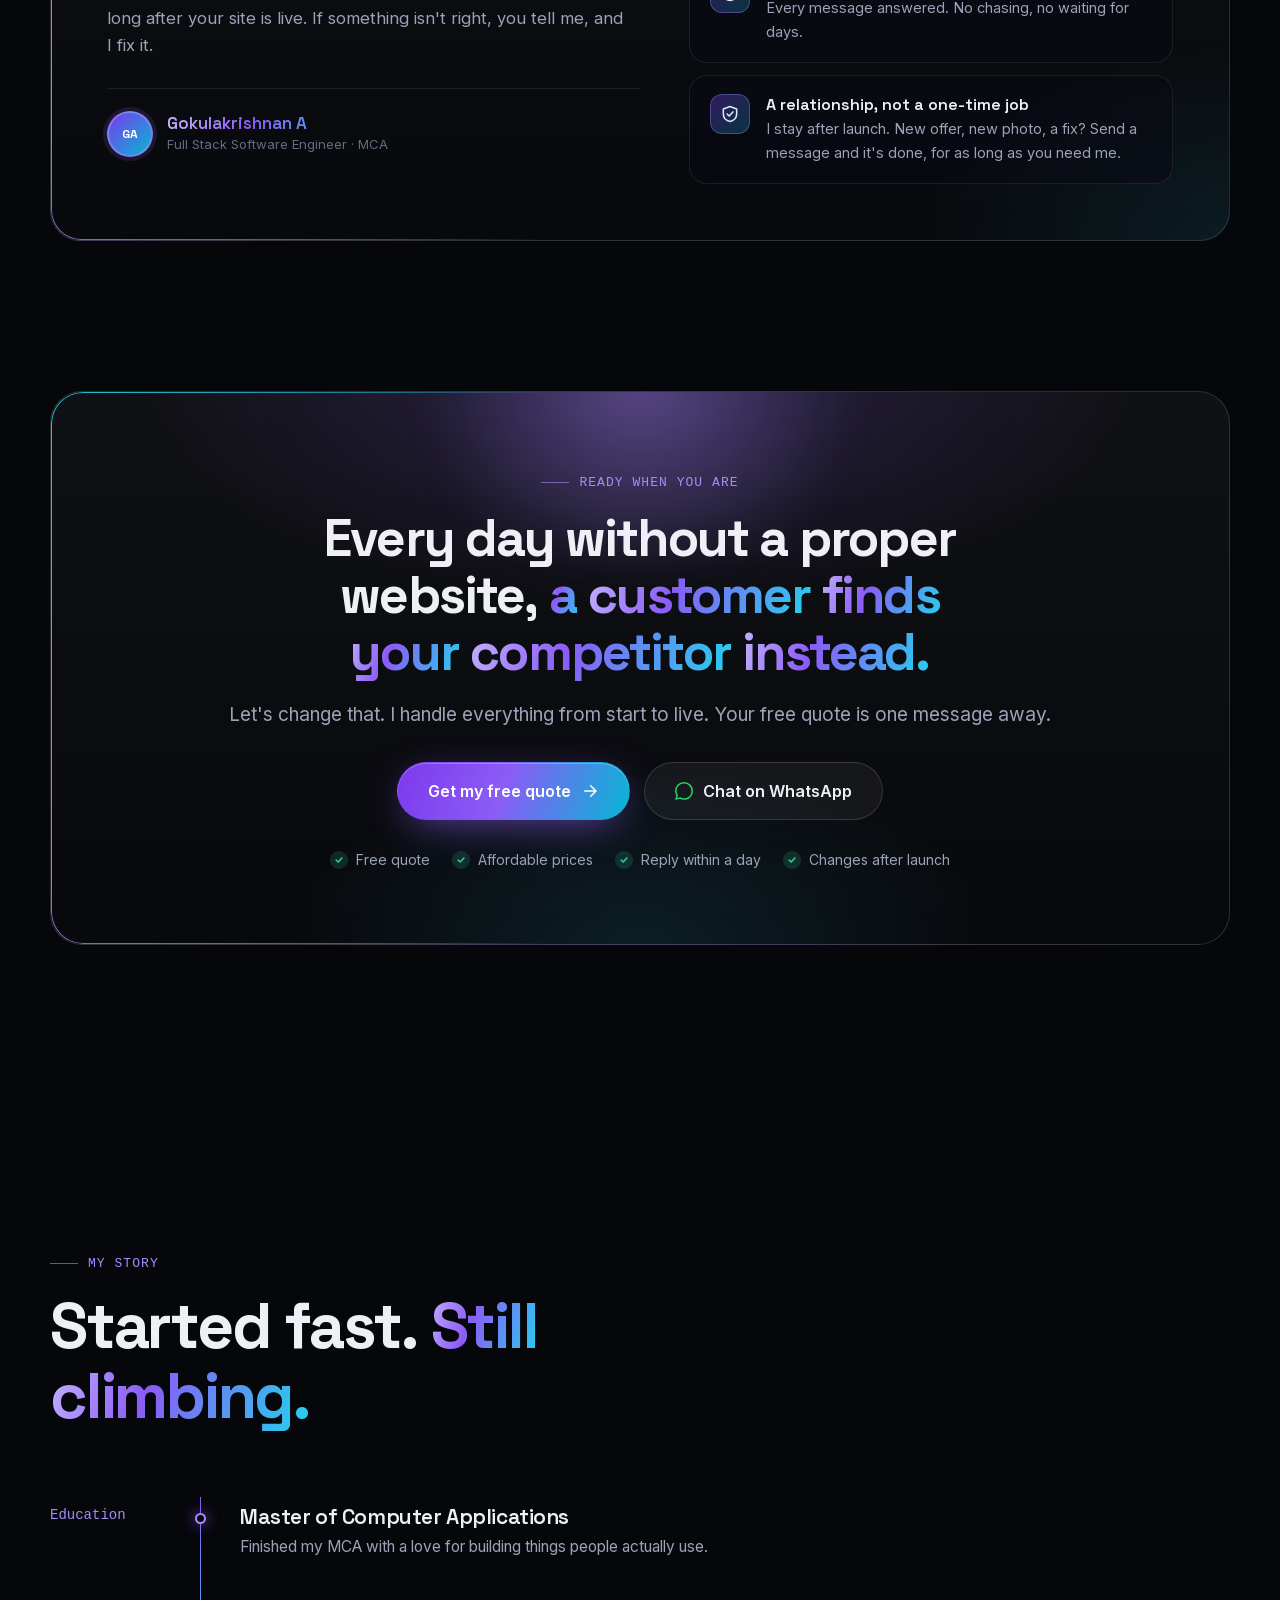
==== commit 2d01dfcf: "feat: premium motion, always-open quote form and easier phone navigation - Pause looping animations " ====
--- a/index.html
+++ b/index.html
@@ -38,7 +38,7 @@
         "image": "assets/images/gokul.webp",
         "alumniOf": { "@type": "EducationalOrganization", "name": "Master of Computer Applications (MCA)" },
         "knowsAbout": ["Website design", "Website development", "Small business websites", "Ecommerce websites", "Mobile app development", "Local SEO", "Google Business Profile", "Lead tracking CRM", "Online payments", "Instagram marketing", "Business automation"],
-        "sameAs": ["https://www.linkedin.com/in/gokulakrishnan14/", "https://www.instagram.com/life.of.dev.14/"]
+        "sameAs": ["https://www.linkedin.com/in/gokulakrishnan14/", "https://www.instagram.com/agk_14/"]
       },
       {
         "@type": "ProfessionalService",
@@ -106,6 +106,23 @@
     </button>
   </header>
 
+  <!-- phones: quick jump to any part of the page (appears after the hero) -->
+  <nav class="jump" id="jump" aria-label="Jump to a section">
+    <div class="jump__row" id="jumpRow">
+      <span class="jump__pill" aria-hidden="true"></span>
+      <a href="#about">About me</a>
+      <a href="#process">Process</a>
+      <a href="#services">Services</a>
+      <a href="#social">Instagram</a>
+      <a href="#google">Google</a>
+      <a href="#work">My work</a>
+      <a href="#faq">FAQ</a>
+      <a href="#contact">Contact</a>
+    </div>
+    <!-- slider: shows there are more buttons to the side; drag it (or swipe the row) to see them -->
+    <span class="jump__track" id="jumpTrack" aria-hidden="true"><span class="jump__thumb"></span></span>
+  </nav>
+
   <main id="top">
     <!-- ============ HERO ============ -->
     <section class="hero">
@@ -344,7 +361,7 @@
 
         <div class="included">
           <h3 class="included__title reveal">Everything included</h3>
-          <ul class="included__list">
+          <ul class="included__list" data-more="4" data-more-label="items">
             <li class="reveal">Premium website design</li>
             <li class="reveal" style="--d:1">Works on every phone</li>
             <li class="reveal" style="--d:2">Domain &amp; hosting setup</li>
@@ -438,7 +455,7 @@
           <p class="section__sub reveal" style="--d:2">One person who designs it, builds it, tests it and launches it, then stays with you as you grow.</p>
         </div>
 
-        <div class="services">
+        <div class="services" data-more="2" data-more-label="services">
           <article class="service spot reveal">
             <figure class="media media--card" data-label="service-website.webp"><img srcset="assets/images/service-website-600.webp 600w, assets/images/service-website.webp 1200w" sizes="(max-width: 640px) 92vw, (max-width: 1080px) 46vw, 290px" src="assets/images/service-website.webp" alt="Business website design shown on a laptop and a phone" width="1200" height="750" loading="lazy" decoding="async"></figure>
             <span class="service__num">01</span>
@@ -625,7 +642,7 @@
           <p class="section__sub reveal" style="--d:2">Systems I have built as a Full Stack Engineer, from scratch to launch. The same skills and care go into your project.</p>
         </div>
 
-        <div class="projects">
+        <div class="projects" data-more="3" data-more-label="projects">
           <article class="project project--feature spot reveal">
             <span class="ring" aria-hidden="true"></span>
             <div class="feature__copy">
@@ -698,7 +715,7 @@
           <h2 class="title split">You get a partner, <span class="grad-text">not just a developer.</span></h2>
           <p class="section__sub reveal" style="--d:2">Most websites just sit there. Yours will work for you every day, bringing in enquiries while you run your business.</p>
         </div>
-        <div class="why">
+        <div class="why" data-more="3" data-more-label="reasons">
           <article class="why__item spot reveal">
             <div class="why__icon"><svg viewBox="0 0 24 24"><circle cx="12" cy="8" r="4"/><path d="M4 21c1.5-4 4.5-6 8-6s6.5 2 8 6"/></svg></div>
             <h3>One person, start to finish</h3>
@@ -823,7 +840,7 @@
           <p class="section__sub reveal" style="--d:2">Still unsure about something? Ask me on WhatsApp. I reply within a day.</p>
           <a href="https://wa.me/917010217367?text=Hi%20Gokul%2C%20I%20want%20to%20grow%20my%20business%20online." class="btn btn--ghost magnetic faq__ask reveal" style="--d:3" target="_blank" rel="noopener">Ask me a question</a>
         </div>
-        <div class="faq__list">
+        <div class="faq__list" data-more="4" data-more-label="questions">
           <details class="faq__item reveal" style="--d:0" open>
             <summary><span>I'm not technical. Is that a problem?</span><i aria-hidden="true"></i></summary>
             <div class="faq__a"><p>Not at all. You tell me about your business in simple words. I handle the design, domain, hosting, launch and every change after. You never need to touch any code.</p></div>
@@ -875,12 +892,12 @@
         <h2 class="hooks__title reveal" id="hooksTitle" style="--d:1">More customers. More calls. <span class="grad-text">More sales.</span></h2>
         <p class="hooks__sub reveal" style="--d:2">Bookings, walk-ins and enquiries that keep coming, from one person who looks after it all.</p>
         <ul class="hooks__chips">
-          <li class="kchip reveal" style="--d:2"><b aria-hidden="true">💰</b>Affordable prices</li>
-          <li class="kchip reveal" style="--d:3"><b aria-hidden="true">🚀</b>Start to live, all handled</li>
-          <li class="kchip reveal" style="--d:4"><b aria-hidden="true">✅</b>You approve before it goes live</li>
-          <li class="kchip reveal" style="--d:2"><b aria-hidden="true">📍</b>Found on Google</li>
-          <li class="kchip reveal" style="--d:3"><b aria-hidden="true">🛠️</b>Changes after launch</li>
-          <li class="kchip reveal" style="--d:4"><b aria-hidden="true">⚡</b>Reply within a day</li>
+          <li class="kchip reveal" style="--d:2"><b aria-hidden="true"><svg viewBox="0 0 24 24"><path d="M20.6 13.4l-7.2 7.2a2 2 0 01-2.8 0L3 13V3h10l7.6 7.6a2 2 0 010 2.8z"/><circle cx="7.5" cy="7.5" r="1.5"/></svg></b>Affordable prices</li>
+          <li class="kchip reveal" style="--d:3"><b aria-hidden="true"><svg viewBox="0 0 24 24"><path d="M4.5 16.5c-1.5 1.3-2 5-2 5s3.7-.5 5-2c.7-.8.7-2.1-.1-2.9a2.2 2.2 0 00-2.9-.1z"/><path d="M12 15l-3-3a22 22 0 012-3.9A12.9 12.9 0 0122 2c0 2.7-.8 7.5-6 11a22.4 22.4 0 01-4 2z"/><path d="M9 12H4s.6-3 2-4c1.6-1.1 5 0 5 0M12 15v5s3-.6 4-2c1.1-1.6 0-5 0-5"/></svg></b>Start to live, all handled</li>
+          <li class="kchip reveal" style="--d:4"><b aria-hidden="true"><svg viewBox="0 0 24 24"><circle cx="12" cy="12" r="9"/><path d="M8.5 12l2.5 2.5 4.5-5"/></svg></b>You approve before it goes live</li>
+          <li class="kchip reveal" style="--d:2"><b aria-hidden="true"><svg viewBox="0 0 24 24"><path d="M12 22s7-6.2 7-12a7 7 0 10-14 0c0 5.8 7 12 7 12z"/><circle cx="12" cy="10" r="2.5"/></svg></b>Found on Google</li>
+          <li class="kchip reveal" style="--d:3"><b aria-hidden="true"><svg viewBox="0 0 24 24"><path d="M14.7 6.3a1 1 0 000 1.4l1.6 1.6a1 1 0 001.4 0l3.8-3.8a6 6 0 01-7.9 7.9l-6.9 6.9a2.1 2.1 0 01-3-3l6.9-6.9a6 6 0 017.9-7.9l-3.8 3.8z"/></svg></b>Changes after launch</li>
+          <li class="kchip reveal" style="--d:4"><b aria-hidden="true"><svg viewBox="0 0 24 24"><path d="M13 2L4 14h7l-1 8 9-12h-7l1-8z"/></svg></b>Reply within a day</li>
         </ul>
       </div>
     </section>
@@ -896,7 +913,7 @@
 
         <!-- project enquiry form: posts to a Google Apps Script web app (Sheet row + email). Paste its /exec URL in data-endpoint. -->
         <div class="qf reveal" style="--d:3" id="quote">
-          <form class="qf__form" id="quoteForm" data-endpoint="https://script.google.com/macros/s/AKfycbx1g5tKX5YAhwkbAQJT9Eom27j0FQSsI2MRex1_j2wFKvxO7nLigbxsmJI92HRmdoUZcQ/exec" novalidate>
+          <form class="qf__form" id="quoteForm" data-endpoint="https://script.google.com/macros/s/AKfycbwhjaAhxW2CmWLFFUrUUZb9h8Z8Af8Kvr1M0kErY2VnGS0YXUnsqM_DW7rgatJjVy7qgw/exec" novalidate>
             <div class="qf__head">
               <span class="qf__badge"><span class="chip-dot chip-dot--green"></span>Free quote · reply within a day</span>
               <h3 class="qf__title">Tell me about your business.<span class="qf__title-sub">I'll show you how to grow it, free.</span></h3>
@@ -993,8 +1010,8 @@
           <a class="reach__tile reach__tile--mail spot reveal magnetic" style="--d:4" href="mailto:gokulakrishnan.agk14@gmail.com?subject=I%20want%20a%20website%20for%20my%20business">
             <span class="reach__ic"><svg viewBox="0 0 24 24" fill="none" stroke="currentColor" stroke-width="2" stroke-linecap="round" stroke-linejoin="round"><rect x="3" y="5" width="18" height="14" rx="2"/><path d="M3 7l9 6 9-6"/></svg></span><span class="reach__txt"><b>Send an email</b><small>gokulakrishnan.agk14@gmail.com</small></span><span class="reach__go">→</span>
           </a>
-          <a class="reach__tile reach__tile--ig spot reveal magnetic" style="--d:5" href="https://www.instagram.com/life.of.dev.14/" target="_blank" rel="noopener">
-            <span class="reach__ic"><svg viewBox="0 0 24 24" fill="none" stroke="currentColor" stroke-width="2" stroke-linecap="round" stroke-linejoin="round"><rect x="3" y="3" width="18" height="18" rx="5"/><circle cx="12" cy="12" r="4"/><circle cx="17.5" cy="6.5" r=".6" fill="currentColor"/></svg></span><span class="reach__txt"><b>Follow on Instagram</b><small>@life.of.dev.14</small></span><span class="reach__go">→</span>
+          <a class="reach__tile reach__tile--ig spot reveal magnetic" style="--d:5" href="https://www.instagram.com/agk_14/" target="_blank" rel="noopener">
+            <span class="reach__ic"><svg viewBox="0 0 24 24" fill="none" stroke="currentColor" stroke-width="2" stroke-linecap="round" stroke-linejoin="round"><rect x="3" y="3" width="18" height="18" rx="5"/><circle cx="12" cy="12" r="4"/><circle cx="17.5" cy="6.5" r=".6" fill="currentColor"/></svg></span><span class="reach__txt"><b>Follow on Instagram</b><small>@agk_14</small></span><span class="reach__go">→</span>
           </a>
           <a class="reach__tile reach__tile--li spot reveal magnetic" style="--d:6" href="https://www.linkedin.com/in/gokulakrishnan14/" target="_blank" rel="noopener">
             <span class="reach__ic"><svg viewBox="0 0 24 24" fill="currentColor"><path d="M4.98 3.5a2.5 2.5 0 11-.02 5 2.5 2.5 0 01.02-5zM3 9h4v12H3zM9 9h3.8v1.7h.05c.53-1 1.84-2.05 3.8-2.05C20.6 8.65 21 11.2 21 14.5V21h-4v-5.8c0-1.4-.03-3.2-1.95-3.2-1.95 0-2.25 1.5-2.25 3.1V21H9z"/></svg></span><span class="reach__txt"><b>Connect on LinkedIn</b><small>in/gokulakrishnan14</small></span><span class="reach__go">→</span>
@@ -1016,14 +1033,37 @@
       <p class="dock__head"><b>Let's grow your business</b><small>Pick a way to talk. I reply within a day.</small></p>
       <a class="dock__item dock__item--wa" href="https://wa.me/917010217367?text=Hi%20Gokul%2C%20I%20want%20a%20website%20for%20my%20business." target="_blank" rel="noopener" style="--k:0"><svg viewBox="0 0 24 24" fill="currentColor"><path d="M17.47 14.38c-.3-.15-1.76-.87-2.03-.97-.27-.1-.47-.15-.67.15-.2.3-.77.97-.94 1.16-.17.2-.35.22-.64.08-.3-.15-1.26-.46-2.39-1.48-.88-.79-1.48-1.76-1.65-2.06-.17-.3-.02-.46.13-.6.13-.14.3-.35.45-.52.15-.18.2-.3.3-.5.1-.2.05-.37-.03-.52-.07-.15-.67-1.61-.92-2.2-.24-.58-.49-.5-.67-.51h-.57c-.2 0-.52.07-.79.37-.27.3-1.04 1.02-1.04 2.48 0 1.46 1.07 2.88 1.21 3.07.15.2 2.1 3.2 5.08 4.49.71.31 1.26.49 1.7.63.71.22 1.36.19 1.87.12.57-.09 1.76-.72 2-1.42.25-.69.25-1.29.18-1.41-.08-.13-.28-.2-.57-.35zM12.05 21.78h-.01a9.87 9.87 0 01-5.03-1.38l-.36-.21-3.74.98 1-3.65-.24-.37a9.86 9.86 0 01-1.51-5.26c0-5.45 4.44-9.88 9.89-9.88 2.64 0 5.12 1.03 6.99 2.9a9.83 9.83 0 012.89 6.99c0 5.45-4.44 9.88-9.88 9.88zM20.46 3.49A11.82 11.82 0 0012.05 0C5.5 0 .16 5.34.16 11.89c0 2.1.55 4.14 1.59 5.95L.06 24l6.3-1.65a11.88 11.88 0 005.68 1.45h.01c6.55 0 11.89-5.34 11.89-11.89 0-3.18-1.24-6.17-3.48-8.42z"/></svg><span><b>Chat on WhatsApp</b><small>Fastest reply · free quote</small></span></a>
       <a class="dock__item dock__item--mail" href="mailto:gokulakrishnan.agk14@gmail.com?subject=I%20want%20a%20website%20for%20my%20business" style="--k:1"><svg viewBox="0 0 24 24" fill="none" stroke="currentColor" stroke-width="2" stroke-linecap="round" stroke-linejoin="round"><rect x="3" y="5" width="18" height="14" rx="2"/><path d="M3 7l9 6 9-6"/></svg><span><b>Email me</b><small>Get a detailed quote</small></span></a>
-      <a class="dock__item dock__item--ig" href="https://www.instagram.com/life.of.dev.14/" target="_blank" rel="noopener" style="--k:2"><svg viewBox="0 0 24 24" fill="none" stroke="currentColor" stroke-width="2" stroke-linecap="round" stroke-linejoin="round"><rect x="3" y="3" width="18" height="18" rx="5"/><circle cx="12" cy="12" r="4"/><circle cx="17.5" cy="6.5" r=".6" fill="currentColor"/></svg><span><b>See my latest work</b><small>@life.of.dev.14</small></span></a>
+      <a class="dock__item dock__item--ig" href="https://www.instagram.com/agk_14/" target="_blank" rel="noopener" style="--k:2"><svg viewBox="0 0 24 24" fill="none" stroke="currentColor" stroke-width="2" stroke-linecap="round" stroke-linejoin="round"><rect x="3" y="3" width="18" height="18" rx="5"/><circle cx="12" cy="12" r="4"/><circle cx="17.5" cy="6.5" r=".6" fill="currentColor"/></svg><span><b>See my latest work</b><small>@agk_14</small></span></a>
       <a class="dock__item dock__item--li" href="https://www.linkedin.com/in/gokulakrishnan14/" target="_blank" rel="noopener" style="--k:3"><svg viewBox="0 0 24 24" fill="currentColor"><path d="M4.98 3.5a2.5 2.5 0 11-.02 5 2.5 2.5 0 01.02-5zM3 9h4v12H3zM9 9h3.8v1.7h.05c.53-1 1.84-2.05 3.8-2.05C20.6 8.65 21 11.2 21 14.5V21h-4v-5.8c0-1.4-.03-3.2-1.95-3.2-1.95 0-2.25 1.5-2.25 3.1V21H9z"/></svg><span><b>Connect on LinkedIn</b><small>My professional profile</small></span></a>
     </div>
     <button class="dock__toggle" id="dockToggle" aria-label="Contact options" aria-expanded="false" aria-controls="dockItems">
       <svg class="dock__open" viewBox="0 0 24 24" fill="none" stroke="currentColor" stroke-width="2" stroke-linecap="round" stroke-linejoin="round"><path d="M21 12a8 8 0 01-11.7 7.1L4 20l1-4.6A8 8 0 1121 12z"/></svg>
       <svg class="dock__close" viewBox="0 0 24 24" fill="none" stroke="currentColor" stroke-width="2.2" stroke-linecap="round"><path d="M6 6l12 12M18 6L6 18"/></svg>
+      <span class="dock__word" aria-hidden="true">Chat</span>
+      <span class="dock__live" aria-hidden="true"></span>
     </button>
   </aside>
+
+  <!-- sticky quote bar: always one tap from the quote form (shown after the hero, hidden at the contact section) -->
+  <button class="qbar" id="qbar" type="button" aria-haspopup="dialog" aria-controls="quoteSheet">
+    <span class="qbar__dot" aria-hidden="true"></span>
+    <span class="qbar__txt"><b>Free quote</b><small>Takes 1 minute</small></span>
+    <span class="qbar__go">Get quote
+      <svg width="16" height="16" viewBox="0 0 24 24" fill="none" stroke="currentColor" stroke-width="2.2" stroke-linecap="round" stroke-linejoin="round" aria-hidden="true"><path d="M5 12h14M13 5l7 7-7 7"/></svg>
+    </span>
+  </button>
+
+  <!-- quote sheet: main.js moves the real quote form (#quote) in here while it is open, then puts it back -->
+  <dialog class="sheet" id="quoteSheet" aria-label="Get your free quote">
+    <div class="sheet__panel">
+      <span class="sheet__grip" aria-hidden="true"></span>
+      <button class="sheet__close" type="button" aria-label="Close the form">
+        <svg viewBox="0 0 24 24" fill="none" stroke="currentColor" stroke-width="2.2" stroke-linecap="round" aria-hidden="true"><path d="M6 6l12 12M18 6L6 18"/></svg>
+      </button>
+      <p class="sheet__hello"><span aria-hidden="true">👋</span> Liking what you see? Your free quote takes 1 minute.</p>
+      <div class="sheet__slot" id="sheetSlot"></div>
+    </div>
+  </dialog>
 
   <footer class="footer">
     <div class="container footer__inner">
--- a/css/style.css
+++ b/css/style.css
@@ -3764,3 +3764,458 @@
   .nav__status { display: inline-flex; font-size: 11px; }
 }
 @media (max-width: 360px) { .nav__mca { display: none; } }
+
+/* =========================================================
+   v8 — premium motion, kept fast
+   Rules: only transform / opacity / stroke move (no layout work),
+   each effect runs once as it scrolls in, and looping animations
+   pause while their section is off screen.
+   ========================================================= */
+
+/* speed: loops in a section you cannot see stop using the CPU / battery */
+.is-off, .is-off *, .is-off *::before, .is-off *::after { animation-play-state: paused !important; }
+
+/* buttons: a soft press when tapped or clicked */
+.btn:not(.reveal) { transition: transform 0.35s var(--ease), box-shadow 0.35s var(--ease), background 0.3s, border-color 0.3s, scale 0.18s var(--ease); }
+.btn:active { scale: 0.97; }
+
+/* hero: background and floating chips follow the mouse a little (desktop, set by main.js) */
+.has-pointer .hero__bg { will-change: translate; transition: translate 1.1s var(--ease); }
+.has-pointer .float-chip { transition: translate 0.9s var(--ease); }
+
+/* hero: one light sweep across the numbers bar after the page opens */
+.stats { position: relative; }
+.stats::after {
+  content: "";
+  position: absolute;
+  inset: 0;
+  pointer-events: none;
+  background: linear-gradient(105deg, transparent 30%, rgba(167, 139, 250, 0.16) 48%, rgba(34, 211, 238, 0.12) 52%, transparent 70%);
+  transform: translateX(-100%);
+}
+.is-loaded .stats::after { animation: statsSweep 1.8s var(--ease) 1.2s forwards; }
+@keyframes statsSweep { to { transform: translateX(100%); } }
+
+/* small labels: the short line before the text draws in */
+.eyebrow.reveal::before {
+  transform: scaleX(0);
+  transform-origin: 0 50%;
+  transition: transform 0.9s var(--ease) calc(var(--d, 0) * 90ms + 0.25s);
+}
+.eyebrow.reveal.is-in::before { transform: none; }
+
+/* cards rise in with a slight scale, so they feel lifted onto the page */
+.service.reveal:not(.is-in),
+.why__item.reveal:not(.is-in),
+.step.reveal:not(.is-in),
+.gbox__col.reveal:not(.is-in),
+.kchip.reveal:not(.is-in) { transform: translateY(44px) scale(0.96); }
+
+/* photos settle into place as their card appears */
+.reveal:not(.is-in) .media.has-img img { transform: scale(1.12); }
+
+/* process: each step number pops in */
+.step__num { transition: transform 0.7s cubic-bezier(0.34, 1.56, 0.64, 1) calc(var(--d, 0) * 90ms + 0.3s); }
+.step.reveal:not(.is-in) .step__num { transform: scale(0.4) rotate(-25deg); }
+
+/* icons draw their own lines (main.js marks them with .draw) */
+.reveal svg.draw > * {
+  stroke-dasharray: 1;
+  stroke-dashoffset: 1;
+  transition: stroke-dashoffset 1.3s var(--ease) calc(var(--d, 0) * 90ms + 0.35s);
+}
+.reveal.is-in svg.draw > * { stroke-dashoffset: 0; }
+
+/* contact tiles: the icon spins in */
+.reach__tile.reveal:not(.is-in) .reach__ic { transform: scale(0.5) rotate(-20deg); }
+
+/* my story: the line grows down, then each dot pops */
+.timeline::before { transform-origin: 50% 0; transition: transform 1.8s var(--ease) 0.2s; }
+.timeline:not(:has(.is-in))::before { transform: scaleY(0); }
+.timeline li::before { transition: transform 0.6s cubic-bezier(0.34, 1.56, 0.64, 1) calc(var(--d, 0) * 90ms + 0.4s); }
+.timeline li.reveal:not(.is-in)::before { transform: scale(0); }
+
+@media (prefers-reduced-motion: reduce) {
+  .stats::after { display: none; }
+  .eyebrow.reveal::before, .timeline::before, .timeline li::before, .step__num, .reach__ic { transform: none !important; }
+  .reveal svg.draw > * { stroke-dashoffset: 0; }
+  .btn:active { scale: none; }
+}
+
+/* =========================================================
+   v9 — leads: sticky quote bar + quote sheet,
+   phones: jump chips + "Show more" on long lists
+   ========================================================= */
+
+/* ---------- sticky quote bar ---------- */
+.qbar {
+  position: fixed;
+  left: 50%;
+  bottom: 22px;
+  z-index: 54; /* under the phone contact menu (55), above the page */
+  display: flex;
+  align-items: center;
+  gap: 14px;
+  padding: 8px 8px 8px 18px;
+  border: 1px solid rgba(167, 139, 250, 0.35);
+  border-radius: 999px;
+  background: linear-gradient(180deg, rgba(255, 255, 255, 0.06), rgba(255, 255, 255, 0) 60%), rgba(12, 10, 24, 0.88);
+  backdrop-filter: blur(16px) saturate(140%);
+  -webkit-backdrop-filter: blur(16px) saturate(140%);
+  box-shadow: inset 0 1px 0 rgba(255, 255, 255, 0.08), 0 20px 50px -18px rgba(0, 0, 0, 0.95), 0 0 40px -14px rgba(139, 92, 246, 0.6);
+  color: var(--text);
+  font: inherit;
+  text-align: left;
+  cursor: pointer;
+  opacity: 0;
+  transform: translate(-50%, 140%);
+  pointer-events: none;
+  transition: transform 0.55s var(--ease), opacity 0.35s, border-color 0.3s;
+}
+.qbar.is-on { opacity: 1; transform: translate(-50%, 0); pointer-events: auto; }
+.qbar.is-on.at-contact,
+.nav.is-open ~ .qbar,
+.dock.is-open ~ .qbar { opacity: 0; transform: translate(-50%, 140%); pointer-events: none; }
+.qbar:hover { border-color: rgba(167, 139, 250, 0.65); }
+.qbar__dot { position: relative; flex: none; width: 8px; height: 8px; border-radius: 50%; background: var(--green); box-shadow: 0 0 10px var(--green); }
+.qbar__txt { display: grid; line-height: 1.2; }
+.qbar__txt b { font: 600 15px var(--display); white-space: nowrap; }
+.qbar__txt small { color: var(--muted); font-size: 12px; white-space: nowrap; }
+.qbar__go {
+  display: inline-flex;
+  align-items: center;
+  gap: 8px;
+  height: 42px;
+  padding: 0 18px;
+  border-radius: 999px;
+  background: linear-gradient(110deg, #7c3aed, #8b5cf6 45%, #06b6d4);
+  box-shadow: 0 10px 30px -10px rgba(139, 92, 246, 0.9), inset 0 1px 0 rgba(255, 255, 255, 0.25);
+  color: #fff;
+  font: 600 14px var(--font);
+  white-space: nowrap;
+}
+.qbar__go svg { transition: transform 0.35s var(--ease); }
+.qbar:hover .qbar__go svg { transform: translateX(3px); }
+.qbar:active { scale: 0.98; }
+
+@media (max-width: 860px) {
+  /* full width, leaving room on the right for the round contact button */
+  .qbar { left: 16px; right: 86px; bottom: 18px; min-height: 56px; padding: 6px 6px 6px 14px; gap: 10px; transform: translateY(140%); }
+  .qbar.is-on { transform: none; }
+  .qbar.is-on.at-contact, .nav.is-open ~ .qbar, .dock.is-open ~ .qbar { transform: translateY(140%); }
+  .qbar__txt { flex: 1; min-width: 0; }
+  .qbar__txt b { font-size: 14px; overflow: hidden; text-overflow: ellipsis; }
+  .qbar__go { height: 44px; padding: 0 14px; font-size: 13.5px; }
+}
+@media (max-width: 380px) {
+  .qbar__txt small { display: none; }
+}
+
+/* ---------- quote sheet (native <dialog>) ---------- */
+.sheet {
+  width: 100%;
+  max-width: 100%;
+  height: 100%;
+  max-height: 100%;
+  margin: 0;
+  padding: 0;
+  border: 0;
+  background: transparent;
+  color: var(--text);
+  overflow: hidden;
+}
+.sheet::backdrop {
+  background: radial-gradient(120% 70% at 50% 100%, rgba(76, 29, 149, 0.35), transparent 60%), rgba(4, 5, 10, 0.72);
+  backdrop-filter: blur(8px);
+  -webkit-backdrop-filter: blur(8px);
+  opacity: 0;
+  transition: opacity 0.32s var(--ease);
+}
+.sheet.is-open::backdrop { opacity: 1; }
+.sheet__panel {
+  position: absolute;
+  left: 50%;
+  top: 50%;
+  width: min(760px, 100% - 32px);
+  max-height: calc(100% - 48px);
+  border-radius: 28px;
+  background: var(--bg-2);
+  box-shadow: 0 40px 120px -30px rgba(0, 0, 0, 0.95), 0 0 80px -30px rgba(139, 92, 246, 0.6);
+  opacity: 0;
+  transform: translate(-50%, -46%) scale(0.97);
+  transition: opacity 0.3s var(--ease), transform 0.4s var(--ease);
+  display: flex;
+  flex-direction: column;
+}
+.sheet.is-open .sheet__panel { opacity: 1; transform: translate(-50%, -50%); }
+.sheet__slot { overflow-y: auto; overscroll-behavior: contain; border-radius: inherit; }
+.sheet .qf { width: 100%; margin: 0; border-radius: inherit; box-shadow: none; }
+.sheet__grip { display: none; }
+.sheet__close {
+  position: absolute;
+  top: 14px;
+  right: 14px;
+  z-index: 5;
+  display: grid;
+  place-items: center;
+  width: 40px;
+  height: 40px;
+  border: 1px solid var(--line-2);
+  border-radius: 50%;
+  background: rgba(255, 255, 255, 0.06);
+  color: var(--text);
+  cursor: pointer;
+  transition: background 0.25s, transform 0.35s var(--ease);
+}
+.sheet__close:hover { background: rgba(255, 255, 255, 0.12); transform: rotate(90deg); }
+.sheet__close svg { width: 18px; height: 18px; }
+html.sheet-open { overflow: hidden; }
+
+@media (max-width: 860px) {
+  /* phones: slides up from the bottom */
+  .sheet__panel {
+    left: 0;
+    top: auto;
+    bottom: 0;
+    width: 100%;
+    max-height: 92%;
+    border-radius: 24px 24px 0 0;
+    opacity: 1;
+    transform: translateY(100%);
+    transition: transform 0.42s var(--ease);
+  }
+  .sheet.is-open .sheet__panel { transform: none; }
+  .sheet__grip { display: block; position: absolute; top: 8px; left: 50%; z-index: 5; width: 40px; height: 4px; margin-left: -20px; border-radius: 4px; background: rgba(255, 255, 255, 0.22); }
+  .sheet .qf { padding-top: 30px; padding-bottom: calc(22px + env(safe-area-inset-bottom)); }
+  .sheet .qf__title { padding-right: 44px; }
+}
+
+/* ---------- phones: jump chips under the top bar ---------- */
+.jump { display: none; }
+@media (max-width: 860px) {
+  .jump {
+    position: fixed;
+    top: 84px;
+    left: 0;
+    right: 0;
+    z-index: 49; /* under the top bar (50) */
+    display: block;
+    padding: 0 16px;
+    opacity: 0;
+    transform: translateY(-12px);
+    pointer-events: none;
+    transition: opacity 0.3s, transform 0.5s var(--ease), top 0.5s var(--ease);
+  }
+  .jump.is-on { opacity: 1; transform: none; pointer-events: auto; }
+  /* the top bar hides while scrolling down: the chips move up into its place */
+  .nav.is-hidden ~ .jump { top: 12px; }
+  .nav.is-open ~ .jump { opacity: 0; pointer-events: none; }
+  .jump__row {
+    display: flex;
+    gap: 6px;
+    padding: 5px;
+    border: 1px solid var(--line-2);
+    border-radius: 999px;
+    background: rgba(10, 10, 20, 0.86);
+    backdrop-filter: blur(16px) saturate(140%);
+    -webkit-backdrop-filter: blur(16px) saturate(140%);
+    box-shadow: 0 14px 34px -16px rgba(0, 0, 0, 0.95);
+    overflow-x: auto;
+    scrollbar-width: none;
+    -webkit-mask-image: linear-gradient(90deg, #000 88%, transparent);
+    mask-image: linear-gradient(90deg, #000 88%, transparent);
+  }
+  .jump__row::-webkit-scrollbar { display: none; }
+  .jump__row a {
+    flex: none;
+    padding: 7px 13px;
+    border-radius: 999px;
+    color: var(--muted);
+    font: 500 13px var(--font);
+    white-space: nowrap;
+    transition: color 0.25s, background 0.25s;
+  }
+  .jump__row a.is-active { color: #fff; background: linear-gradient(110deg, rgba(124, 58, 237, 0.85), rgba(6, 182, 212, 0.75)); }
+  /* a jump lands with the section title clear of the bars */
+  main section[id] { scroll-margin-top: 56px; }
+}
+
+/* ---------- phones: "Show more" on long lists ---------- */
+.more-hidden { display: none !important; }
+.more-btn {
+  display: flex;
+  align-items: center;
+  gap: 8px;
+  margin: 18px auto 0;
+  padding: 11px 20px;
+  border: 1px solid rgba(167, 139, 250, 0.4);
+  border-radius: 999px;
+  background: rgba(139, 92, 246, 0.08);
+  color: var(--text);
+  font: 600 14px var(--font);
+  cursor: pointer;
+  transition: background 0.25s, border-color 0.25s;
+}
+.more-btn[hidden] { display: none; }
+.more-btn:hover { background: rgba(139, 92, 246, 0.16); border-color: rgba(167, 139, 250, 0.7); }
+.more-btn svg { width: 16px; height: 16px; fill: none; stroke: currentColor; stroke-width: 2.2; stroke-linecap: round; stroke-linejoin: round; }
+
+@media (prefers-reduced-motion: reduce) {
+  .qbar, .jump, .sheet__panel, .sheet::backdrop { transition: none; }
+}
+
+/* ---------- v9.1: one sliding highlight in the jump row + friendly line on the auto-opened form ---------- */
+@media (max-width: 860px) {
+  .jump__row { position: relative; }
+  .jump__row a { position: relative; z-index: 1; }
+  .jump__row a.is-active { background: none; }
+  .jump__pill {
+    position: absolute;
+    top: 5px;
+    bottom: 5px;
+    left: 0;
+    width: 0;
+    border-radius: 999px;
+    background: linear-gradient(110deg, rgba(124, 58, 237, 0.9), rgba(6, 182, 212, 0.8));
+    box-shadow: 0 6px 18px -6px rgba(139, 92, 246, 0.9), inset 0 1px 0 rgba(255, 255, 255, 0.2);
+    opacity: 0;
+    pointer-events: none;
+    transition: transform 0.5s var(--ease), width 0.5s var(--ease), opacity 0.3s;
+  }
+  .jump__pill.is-on { opacity: 1; }
+}
+
+.sheet__hello { display: none; }
+.sheet.is-auto .sheet__hello {
+  display: block;
+  margin: 0;
+  padding: 16px 64px 14px 22px;
+  border-bottom: 1px solid var(--line);
+  border-radius: 28px 28px 0 0;
+  background: linear-gradient(90deg, rgba(139, 92, 246, 0.16), rgba(34, 211, 238, 0.08));
+  color: var(--text);
+  font: 600 15px/1.4 var(--display);
+}
+.sheet.is-auto .qf { border-top-left-radius: 0; border-top-right-radius: 0; }
+@media (max-width: 860px) {
+  .sheet.is-auto .sheet__hello { padding-top: 22px; border-radius: 24px 24px 0 0; font-size: 14px; }
+  .sheet.is-auto .qf { padding-top: 22px; }
+}
+@media (prefers-reduced-motion: reduce) {
+  .jump__pill { transition: none; }
+}
+.sheet__hello span { margin-right: 6px; }
+
+/* ---------- v9.2: slider under the jump row (phones) ---------- */
+.jump__track { display: none; }
+@media (max-width: 860px) {
+  .jump.can-slide .jump__track {
+    position: relative;
+    display: block;
+    height: 14px; /* easy to touch; the visible line is thinner */
+    margin: 2px 26px 0;
+    cursor: grab;
+    touch-action: none;
+  }
+  .jump__track::before {
+    content: "";
+    position: absolute;
+    left: 0;
+    right: 0;
+    top: 5px;
+    height: 4px;
+    border-radius: 4px;
+    background: rgba(255, 255, 255, 0.12);
+    box-shadow: 0 2px 8px rgba(0, 0, 0, 0.6);
+  }
+  .jump__thumb {
+    position: absolute;
+    left: 0;
+    top: 5px;
+    height: 4px;
+    width: 40px;
+    border-radius: 4px;
+    background: var(--grad);
+    box-shadow: 0 0 10px rgba(139, 92, 246, 0.8);
+    transition: height 0.2s, top 0.2s;
+  }
+  .jump__track.is-drag { cursor: grabbing; }
+  .jump__track.is-drag .jump__thumb { top: 4px; height: 6px; }
+
+  /* fade only the side that still has hidden buttons */
+  .jump:not(.can-slide) .jump__row { -webkit-mask-image: none; mask-image: none; }
+  .jump.can-slide:not(.at-start):not(.at-end) .jump__row {
+    -webkit-mask-image: linear-gradient(90deg, transparent, #000 12%, #000 88%, transparent);
+    mask-image: linear-gradient(90deg, transparent, #000 12%, #000 88%, transparent);
+  }
+  .jump.can-slide.at-end .jump__row {
+    -webkit-mask-image: linear-gradient(90deg, transparent, #000 12%);
+    mask-image: linear-gradient(90deg, transparent, #000 12%);
+  }
+}
+
+/* ---------- v9.3: name in capitals in the top bar ---------- */
+.nav__name { text-transform: uppercase; letter-spacing: 0.06em; font-weight: 700; }
+.nav__name .nav__mca { letter-spacing: 0.08em; }
+@media (max-width: 860px) { .nav__name { font-size: 13px; letter-spacing: 0.05em; } }
+@media (max-width: 380px) { .nav__name { font-size: 12px; letter-spacing: 0.03em; } }
+
+/* ---------- v9.3: phone chat button — glass-lit orb, "Chat" word, online dot ---------- */
+.dock__word, .dock__live { display: none; }
+@media (max-width: 860px) {
+  .dock__toggle {
+    background:
+      radial-gradient(circle at 30% 22%, rgba(255, 255, 255, 0.38), transparent 46%),
+      linear-gradient(140deg, #8b5cf6 0%, #6d28d9 45%, #0891b2 100%);
+    box-shadow:
+      inset 0 1px 0 rgba(255, 255, 255, 0.4),
+      inset 0 0 0 1px rgba(255, 255, 255, 0.16),
+      inset 0 -8px 16px -6px rgba(4, 5, 20, 0.45),
+      0 0 0 4px rgba(10, 10, 20, 0.7),
+      0 0 0 5px rgba(167, 139, 250, 0.35),
+      0 16px 34px -10px rgba(139, 92, 246, 0.95);
+    transition: scale 0.2s var(--ease), box-shadow 0.3s;
+  }
+  .dock__toggle:active { scale: 0.94; }
+  /* icon sits a little higher to make room for the word */
+  .dock__toggle svg { width: 20px; height: 20px; translate: 0 -6px; filter: drop-shadow(0 1px 2px rgba(0, 0, 0, 0.35)); transition: transform 0.4s var(--ease), opacity 0.3s, translate 0.4s var(--ease); }
+  .dock__word {
+    display: block;
+    position: absolute;
+    left: 0;
+    right: 0;
+    bottom: 11px;
+    color: #fff;
+    font: 700 8.5px/1 var(--font);
+    letter-spacing: 0.16em;
+    text-align: center;
+    text-transform: uppercase;
+    text-indent: 0.16em; /* balance the letter spacing so the word sits centred */
+    text-shadow: 0 1px 2px rgba(0, 0, 0, 0.35);
+    transition: opacity 0.25s, transform 0.35s var(--ease);
+  }
+  /* "online" dot */
+  .dock__live {
+    display: block;
+    position: absolute;
+    top: 3px;
+    right: 3px;
+    width: 12px;
+    height: 12px;
+    border: 2px solid #0c0a18;
+    border-radius: 50%;
+    background: #25d366;
+    box-shadow: 0 0 8px rgba(37, 211, 102, 0.9);
+  }
+  /* open: the word steps away and the close icon sits centred */
+  .dock.is-open .dock__word { opacity: 0; transform: translateY(4px); }
+  .dock.is-open .dock__toggle svg { translate: 0 0; }
+  .dock.is-open .dock__live { opacity: 0; }
+}
+
+/* ---------- v9.4: hook chips use line icons instead of emojis ---------- */
+.kchip b {
+  background: linear-gradient(135deg, rgba(139, 92, 246, 0.28), rgba(34, 211, 238, 0.12));
+  box-shadow: inset 0 0 0 1px rgba(167, 139, 250, 0.3);
+}
+.kchip b svg { width: 16px; height: 16px; fill: none; stroke: #c4b5fd; stroke-width: 1.8; stroke-linecap: round; stroke-linejoin: round; }
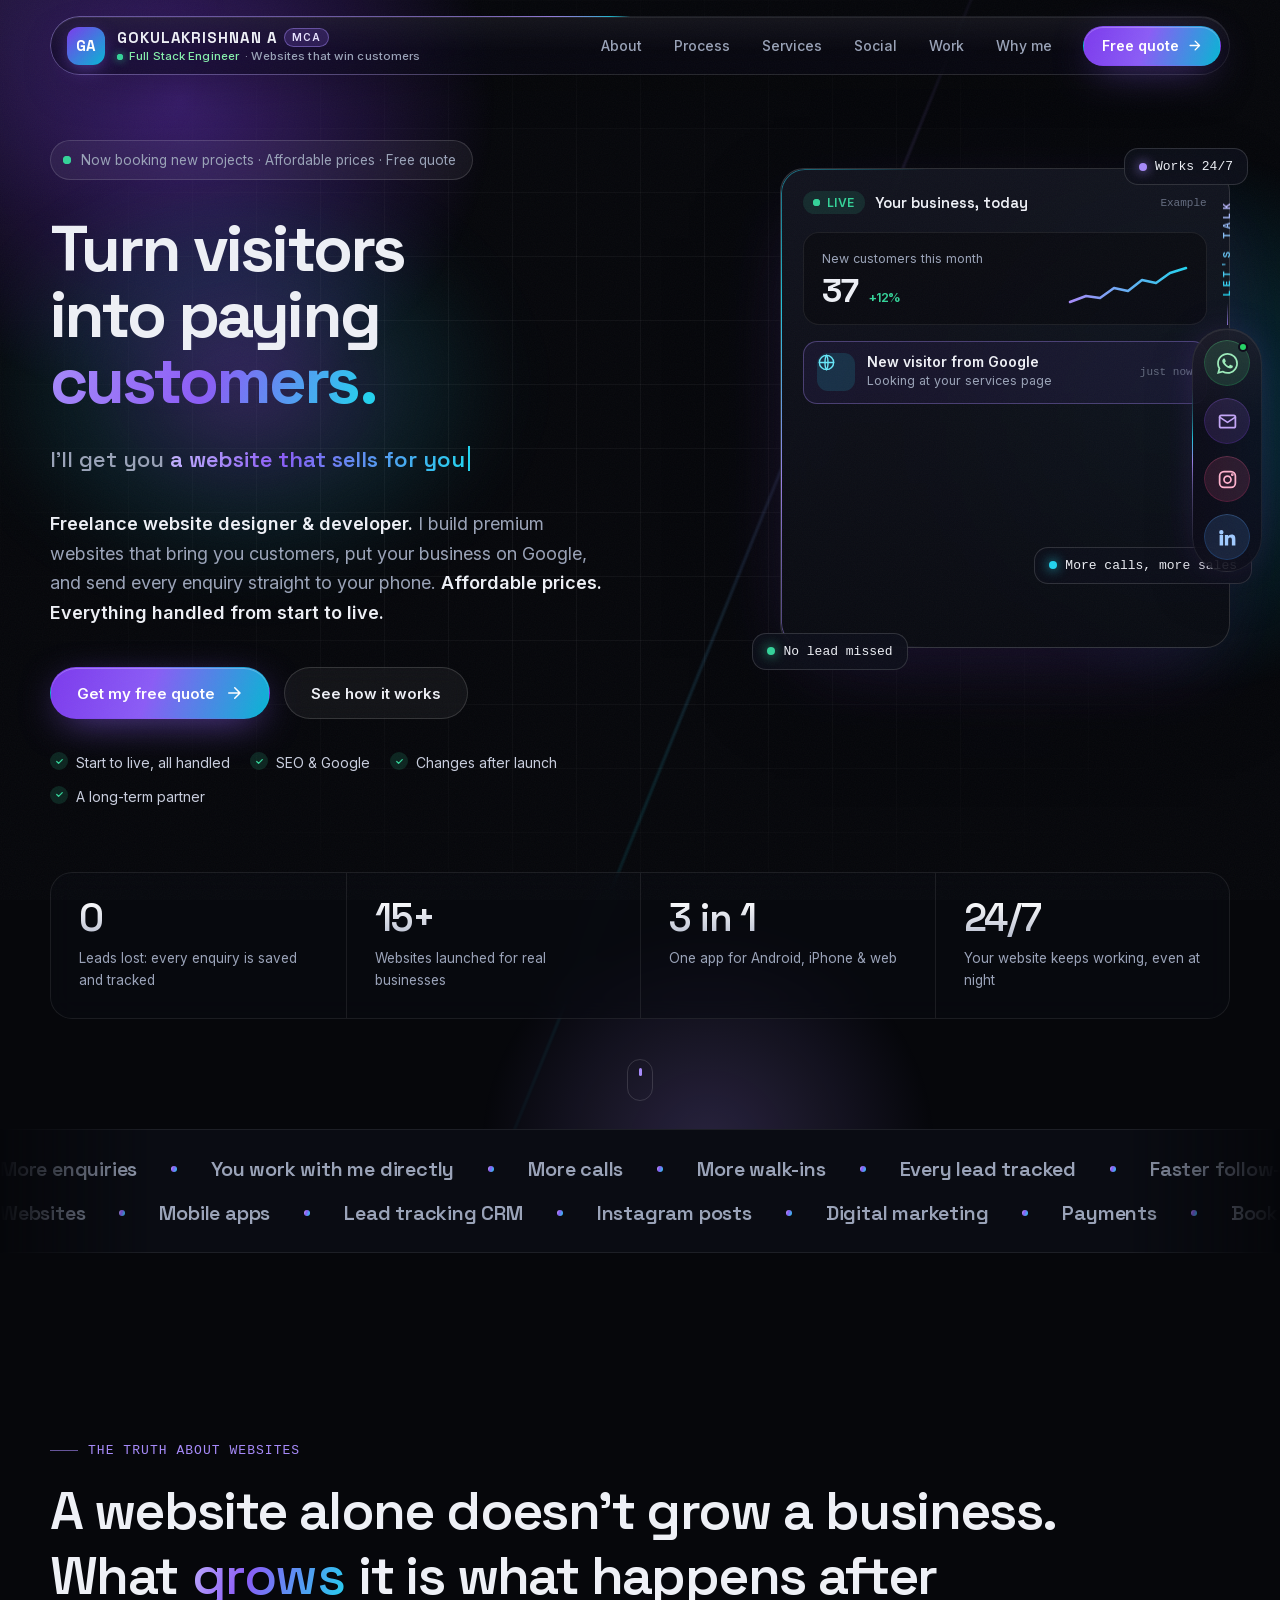
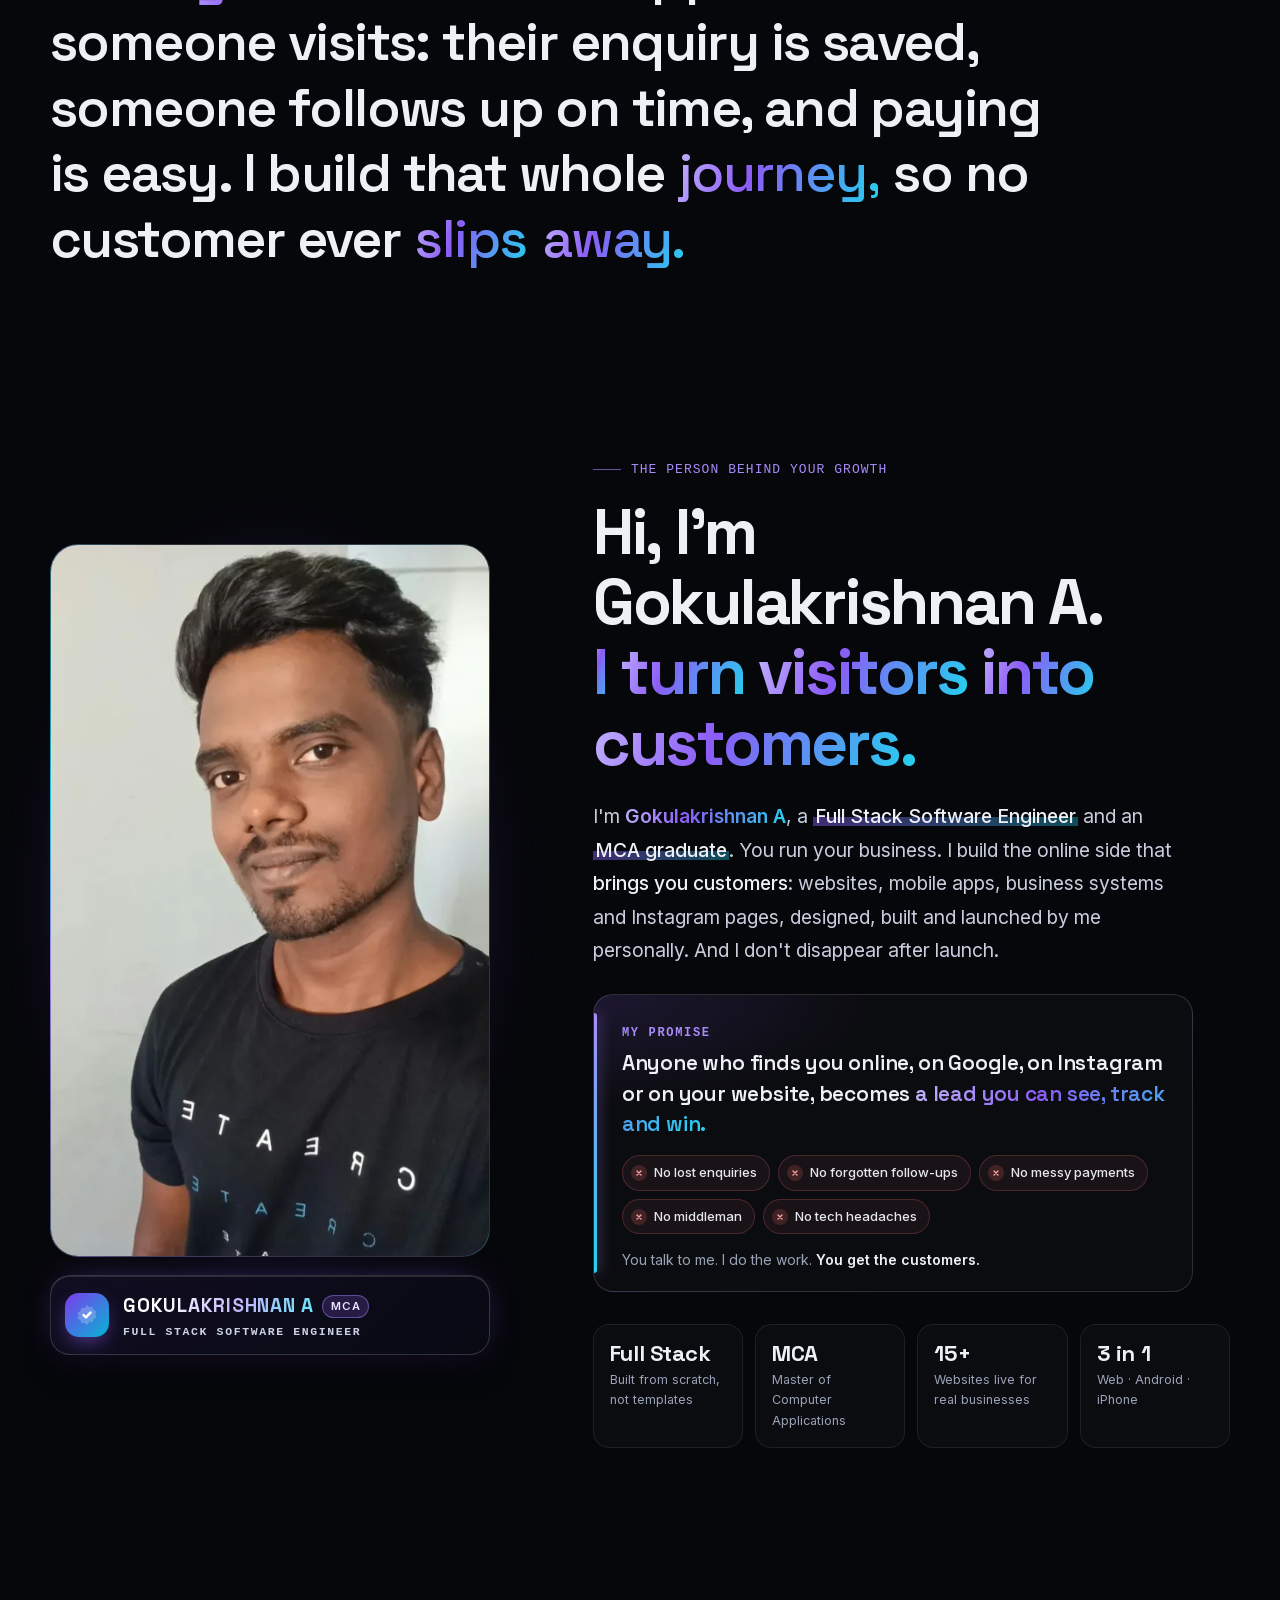
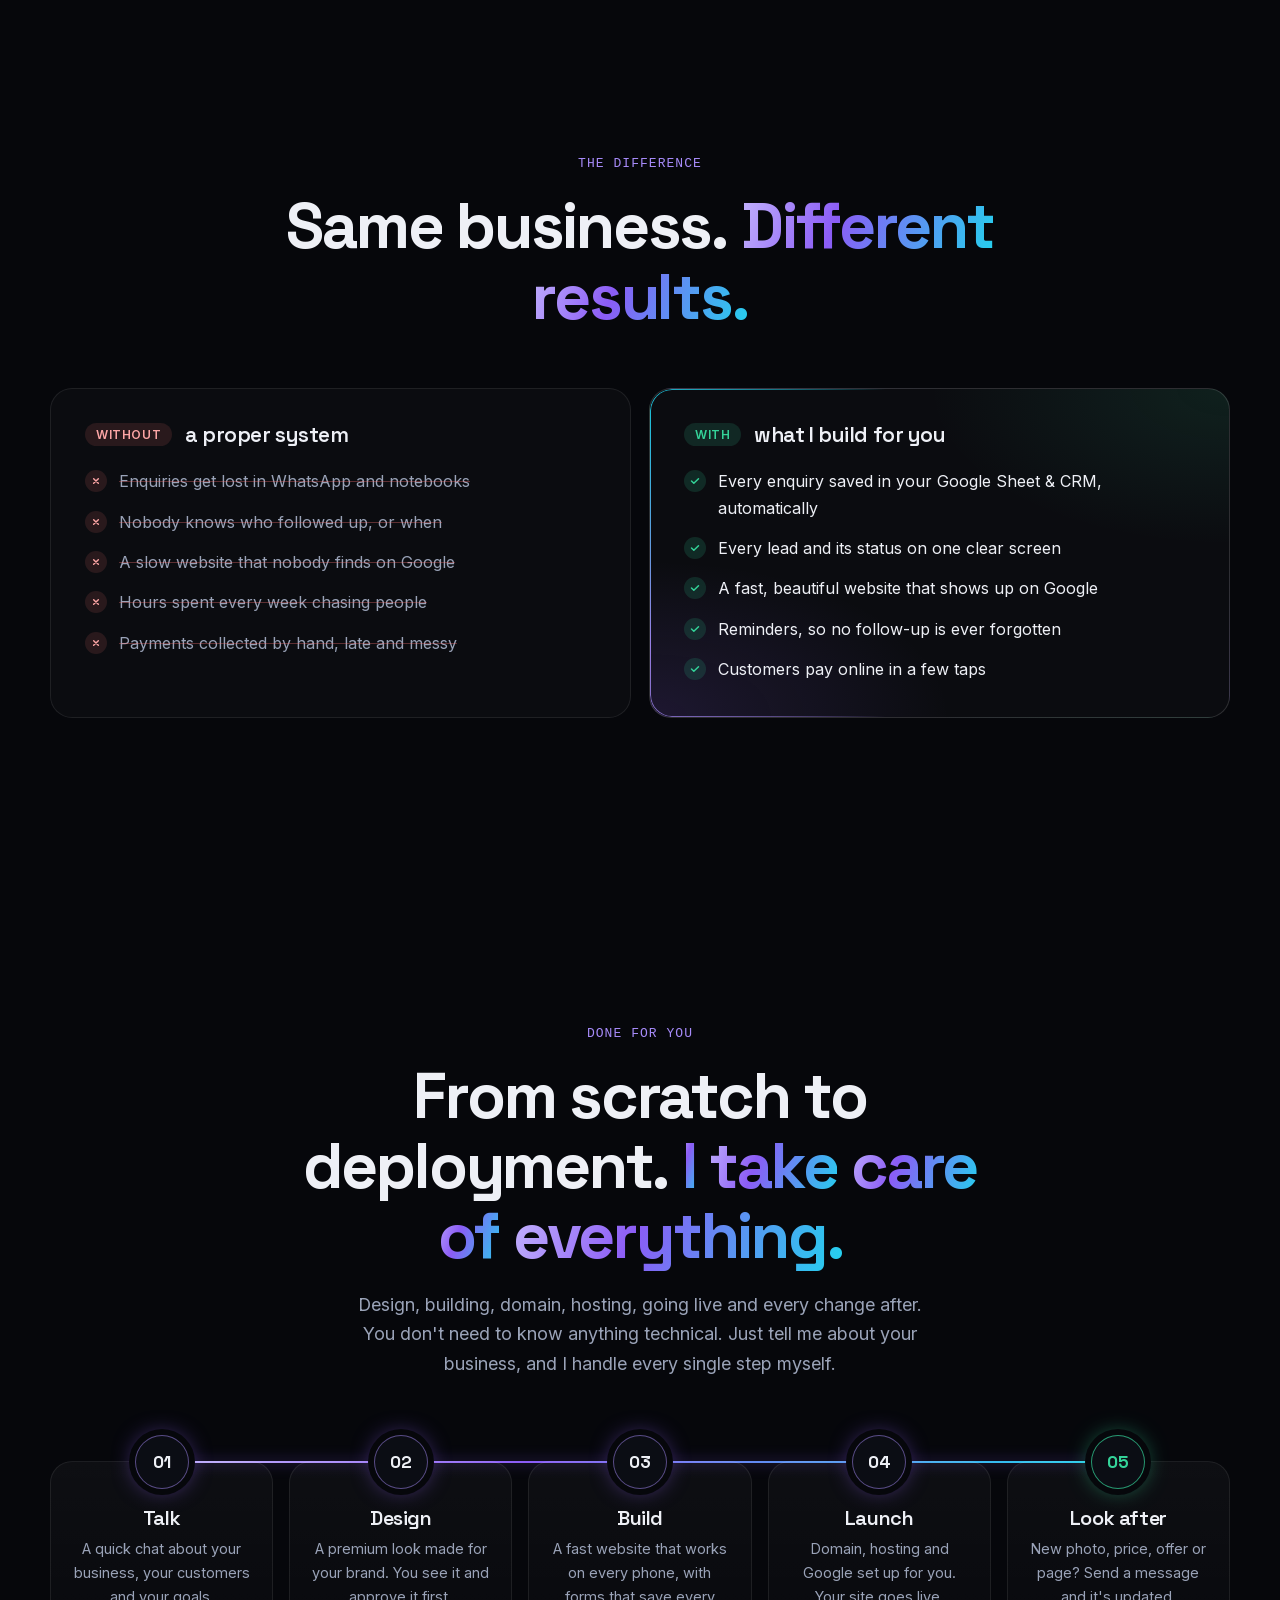
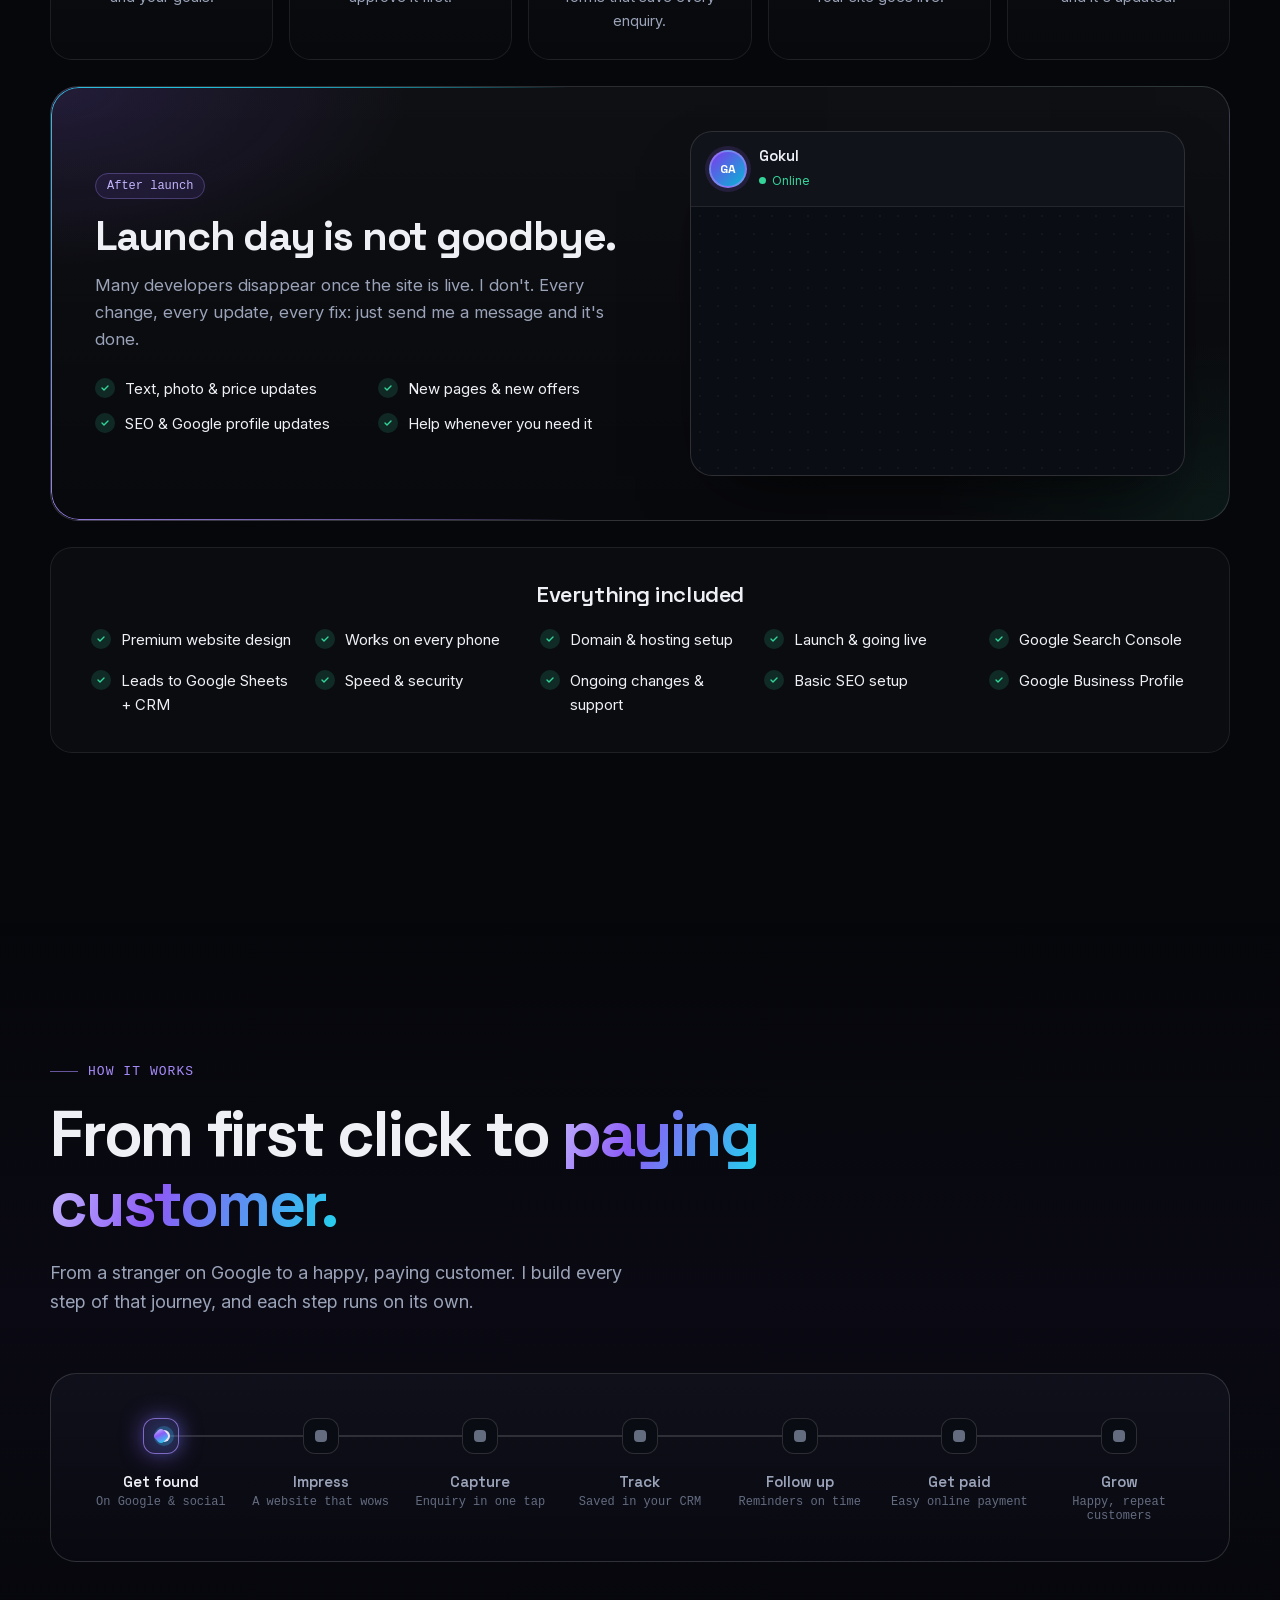
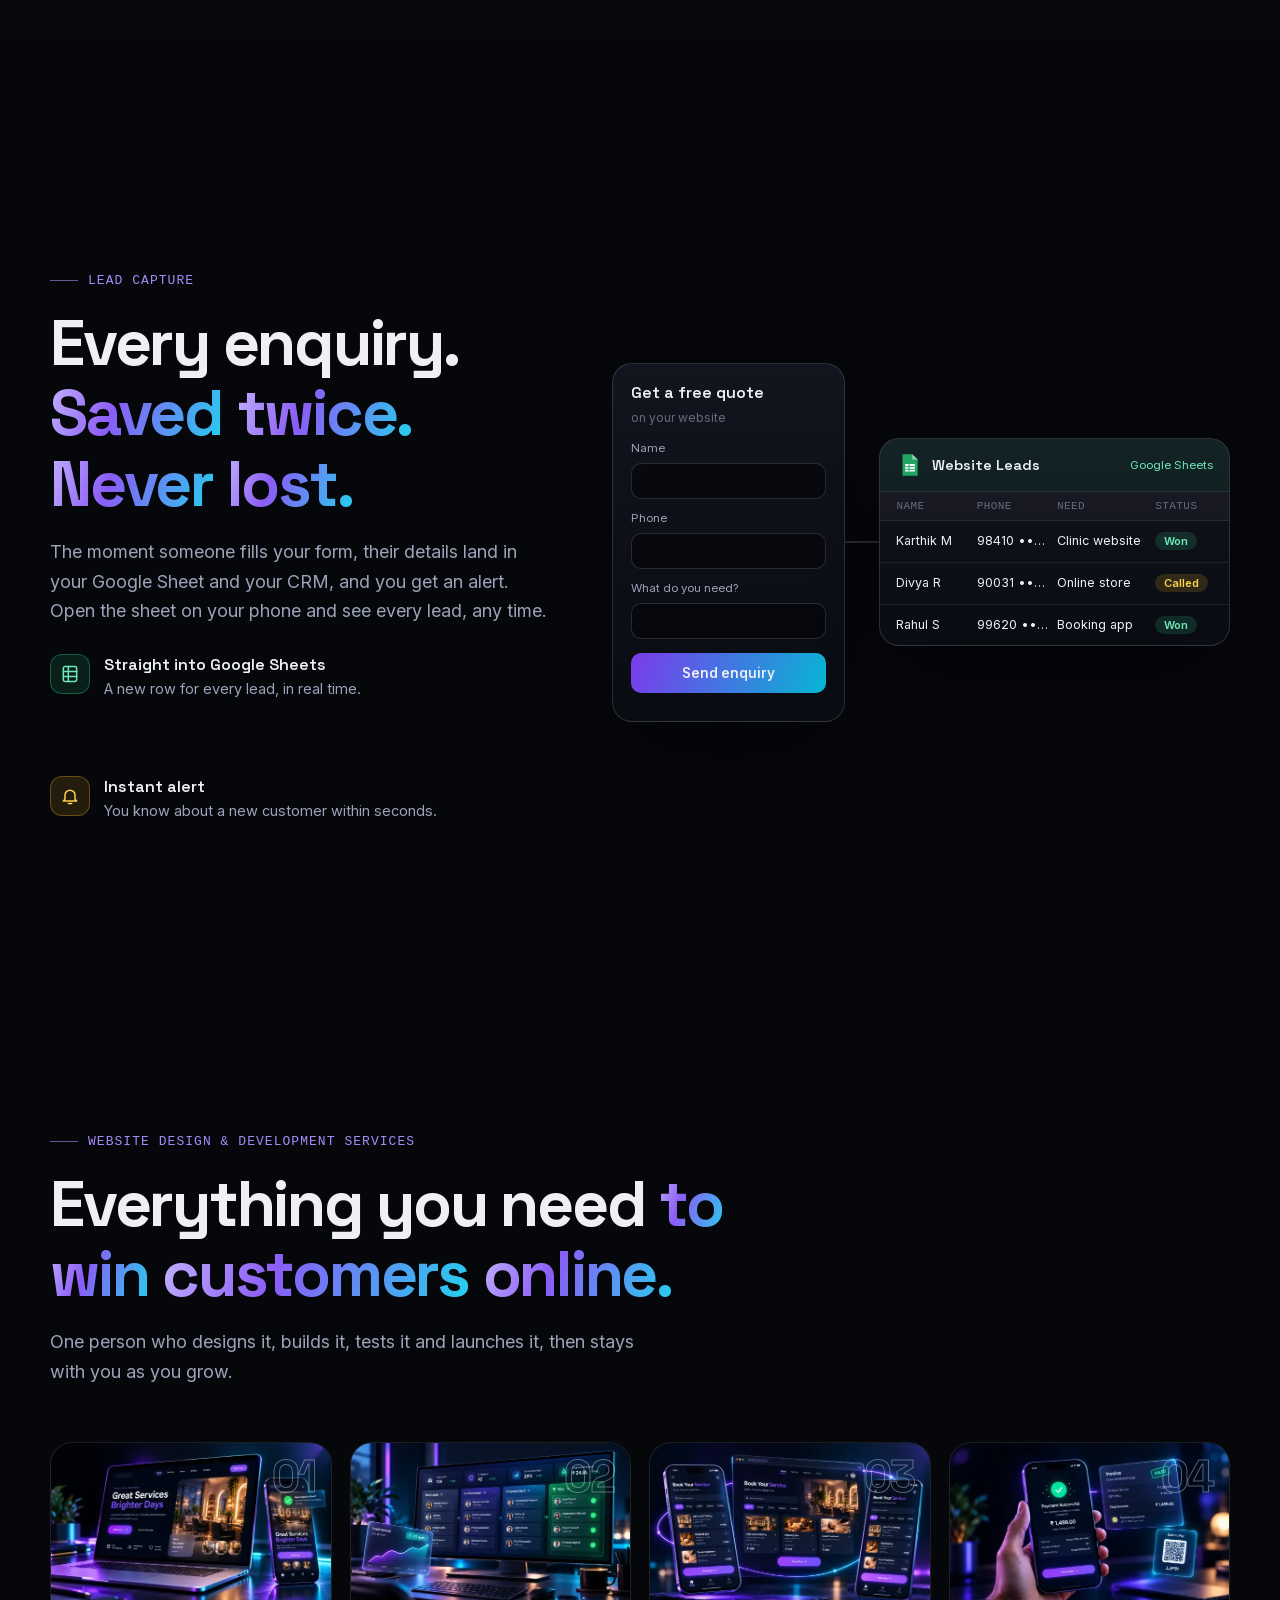
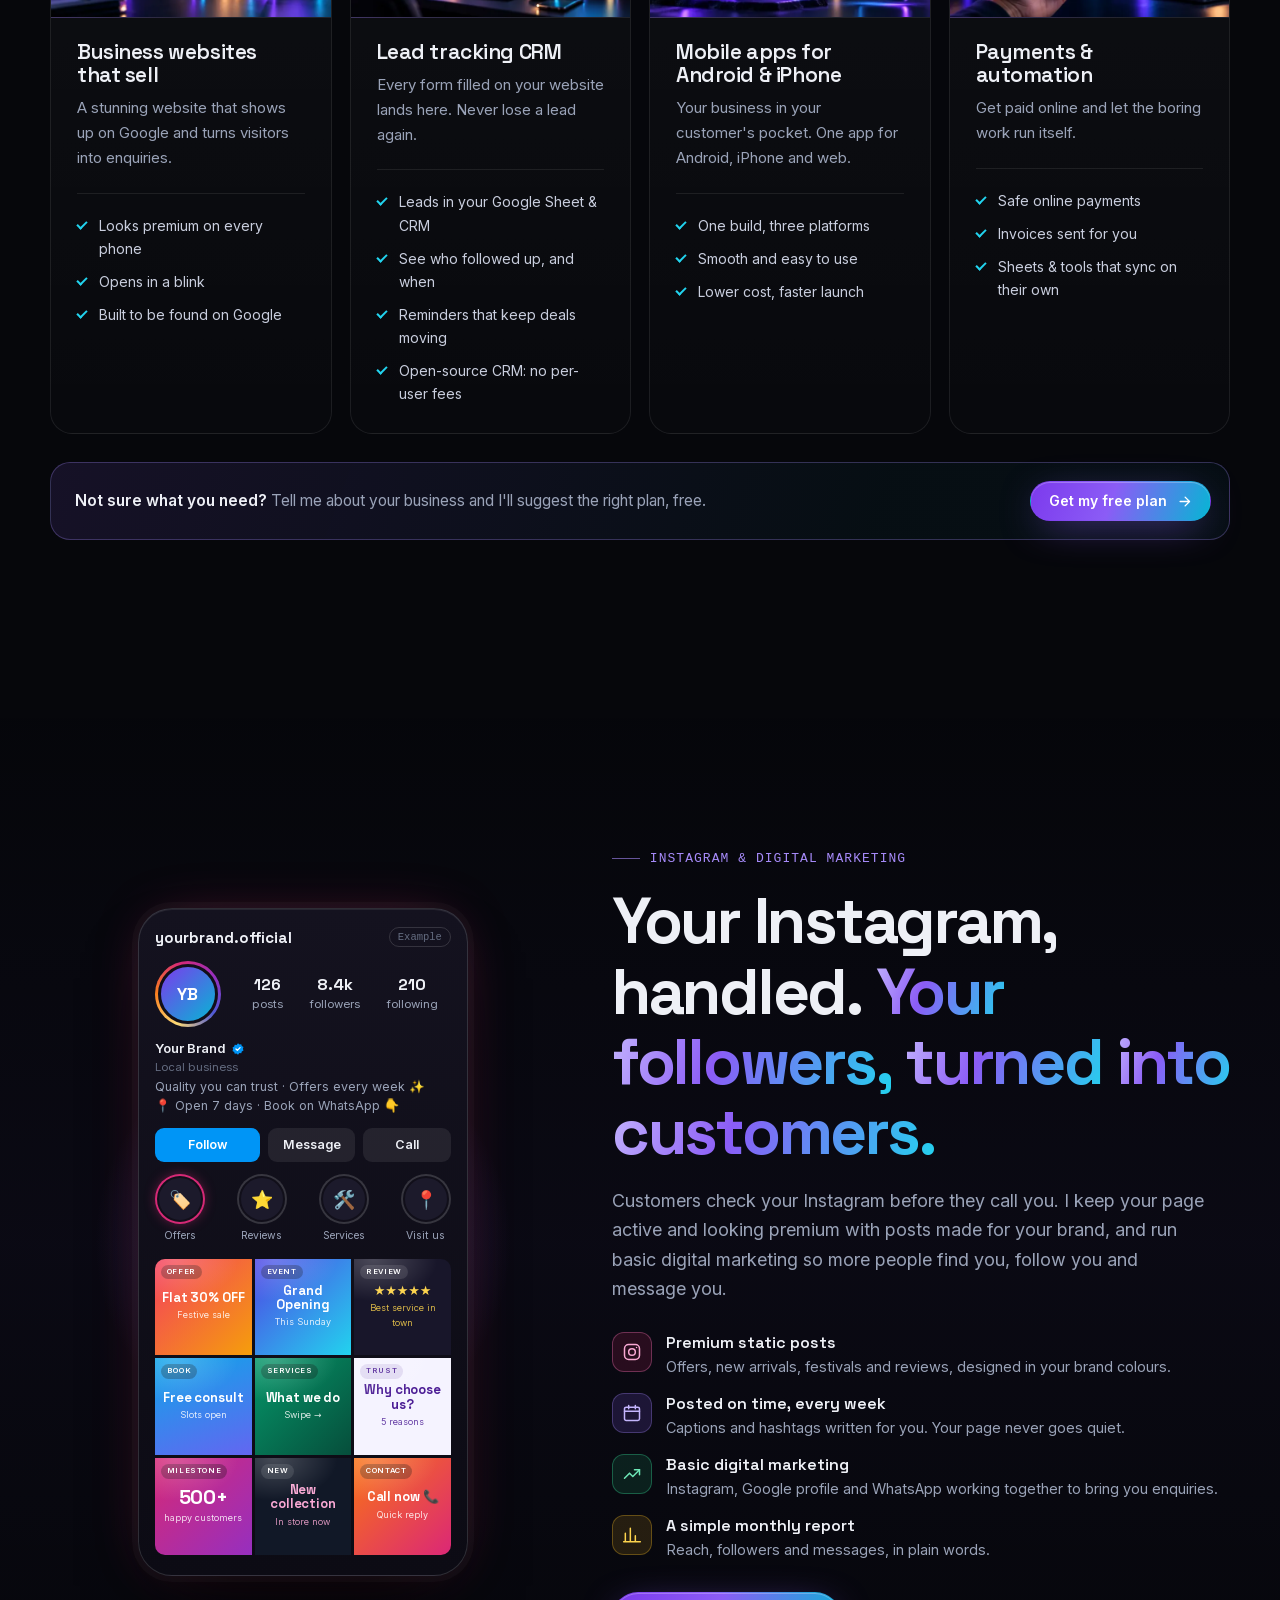
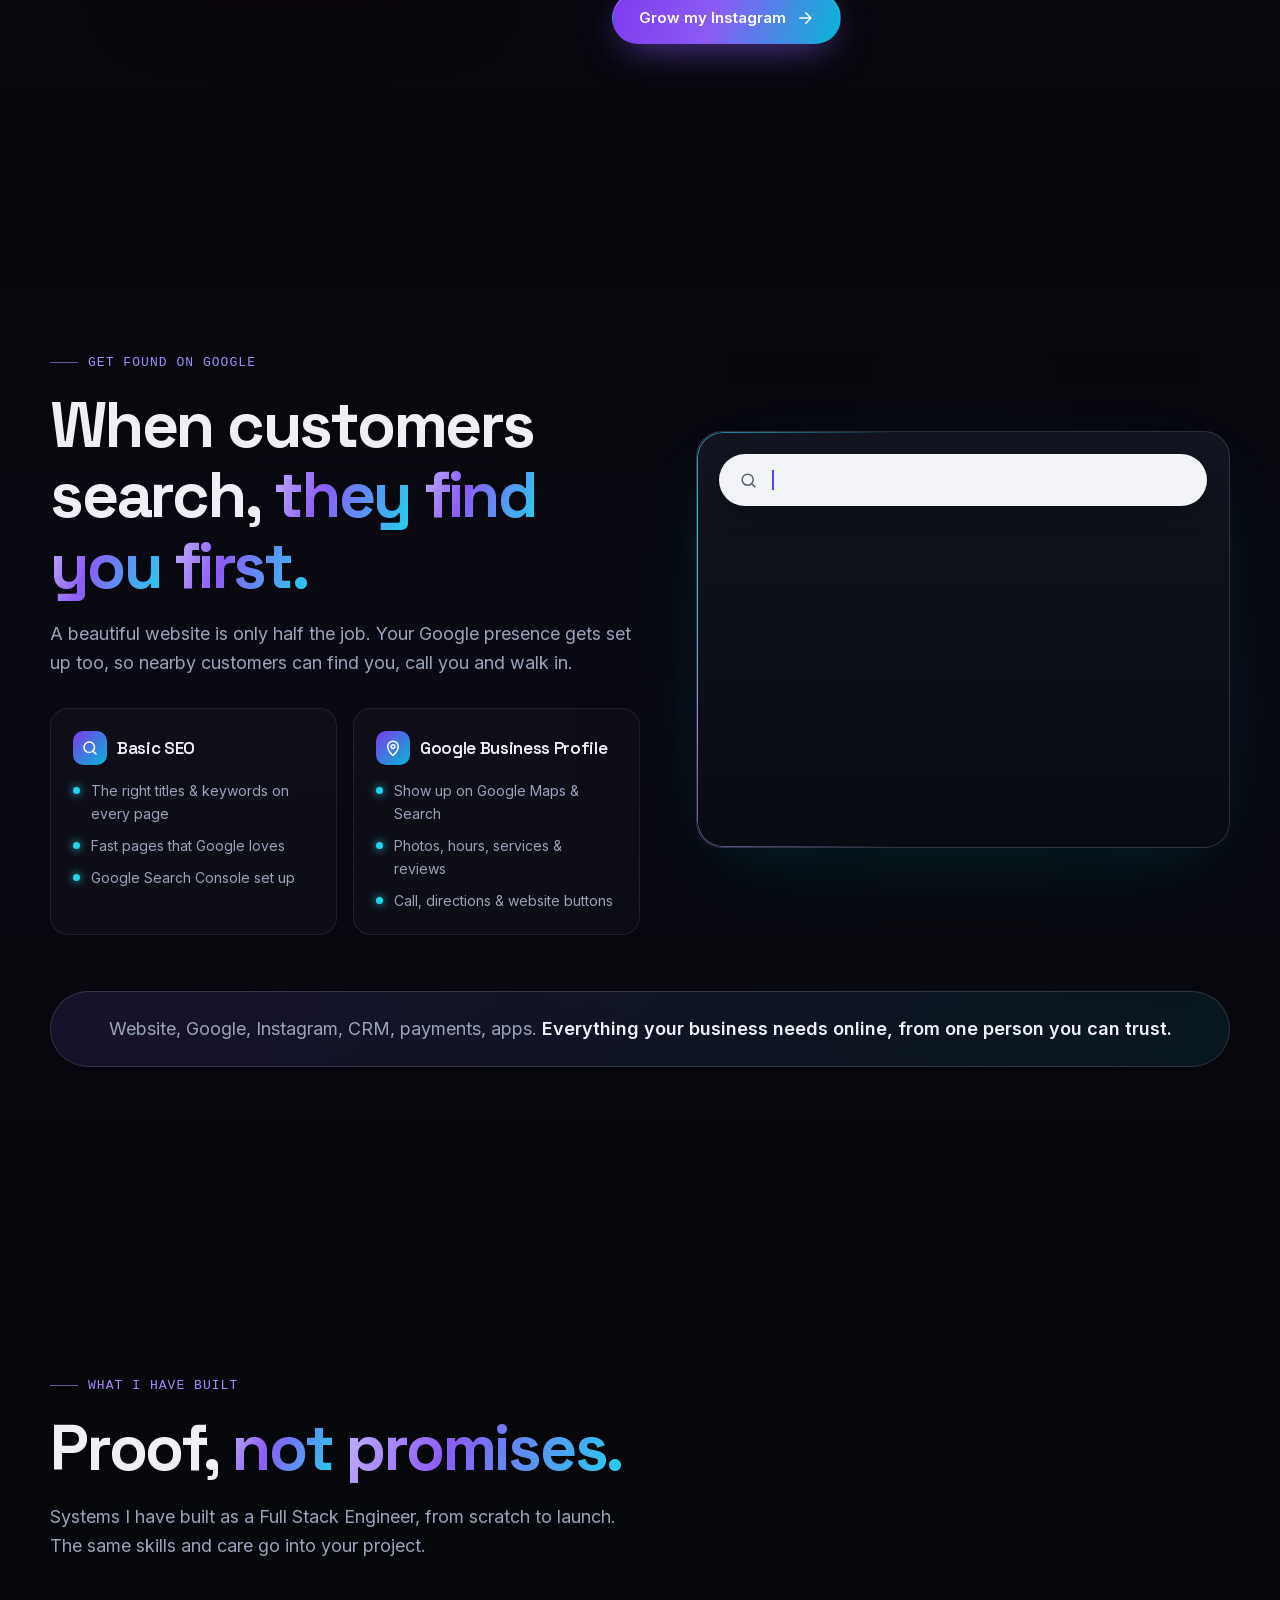
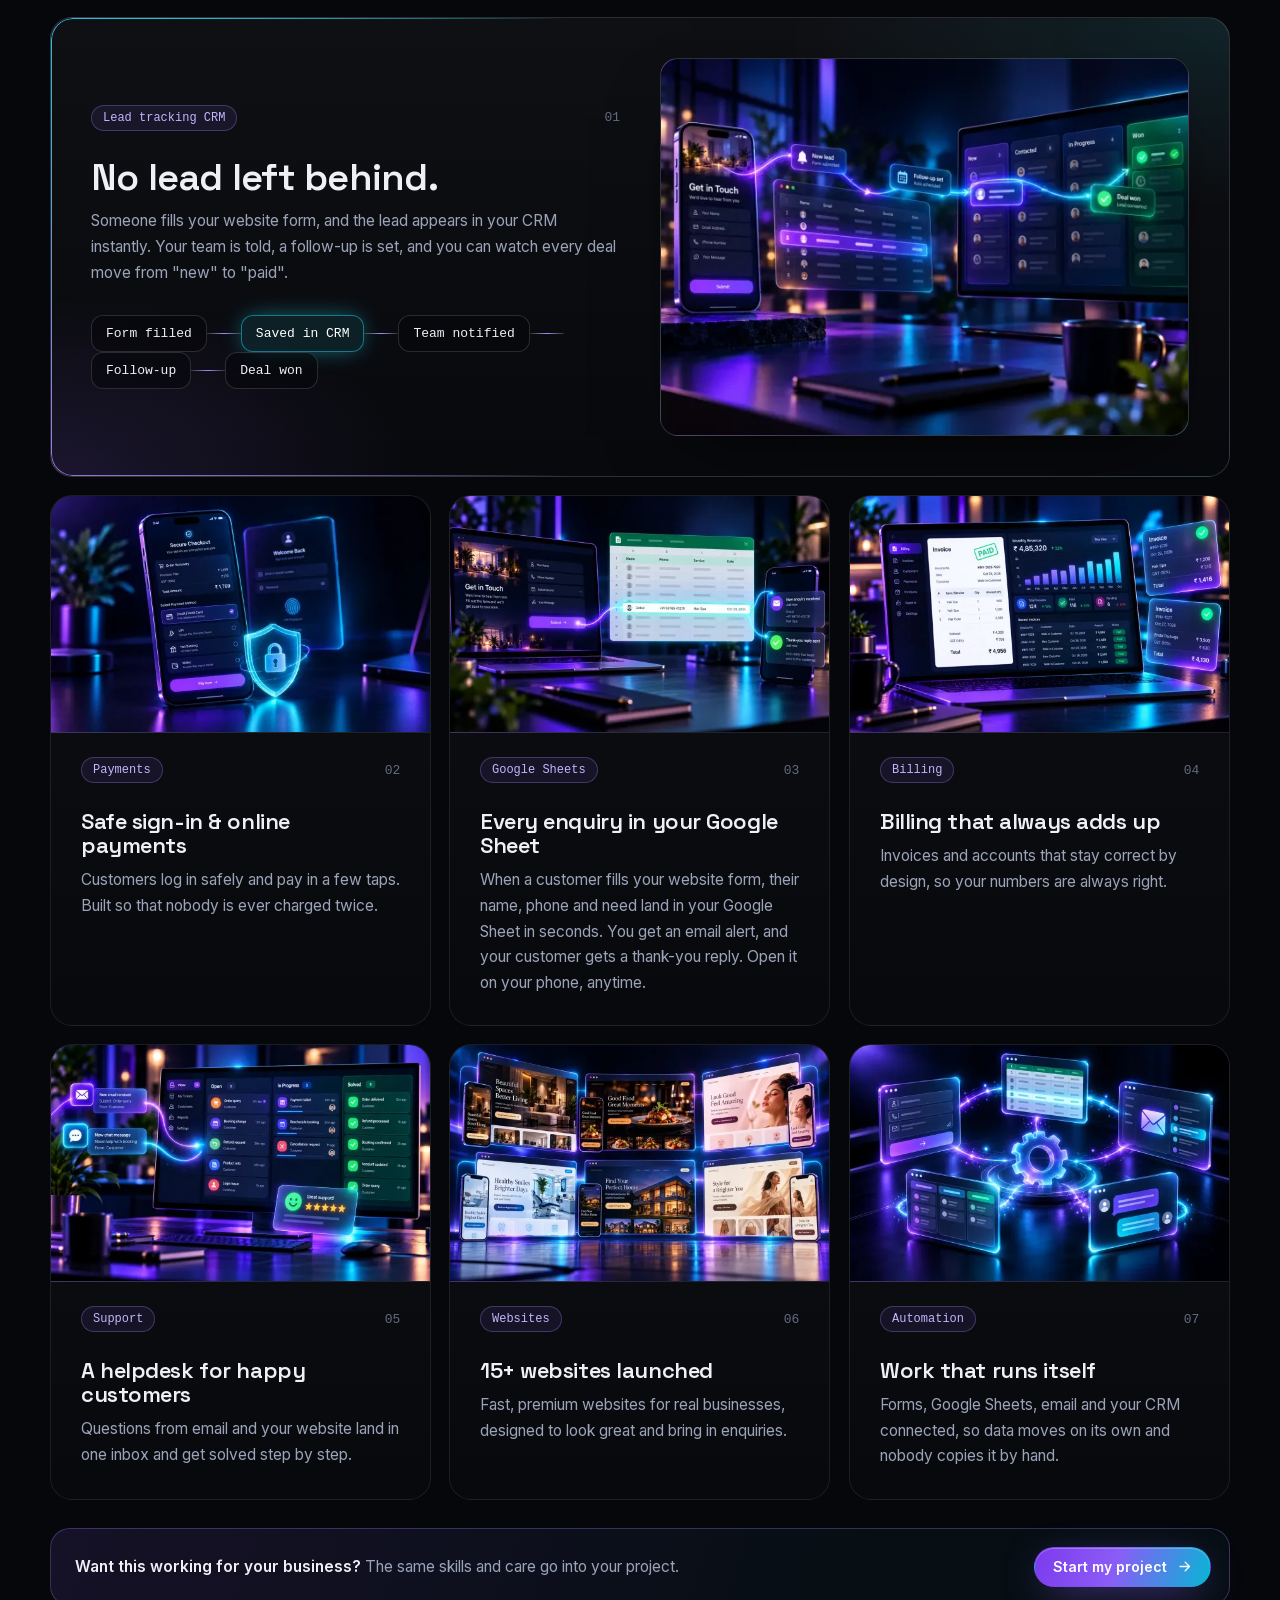
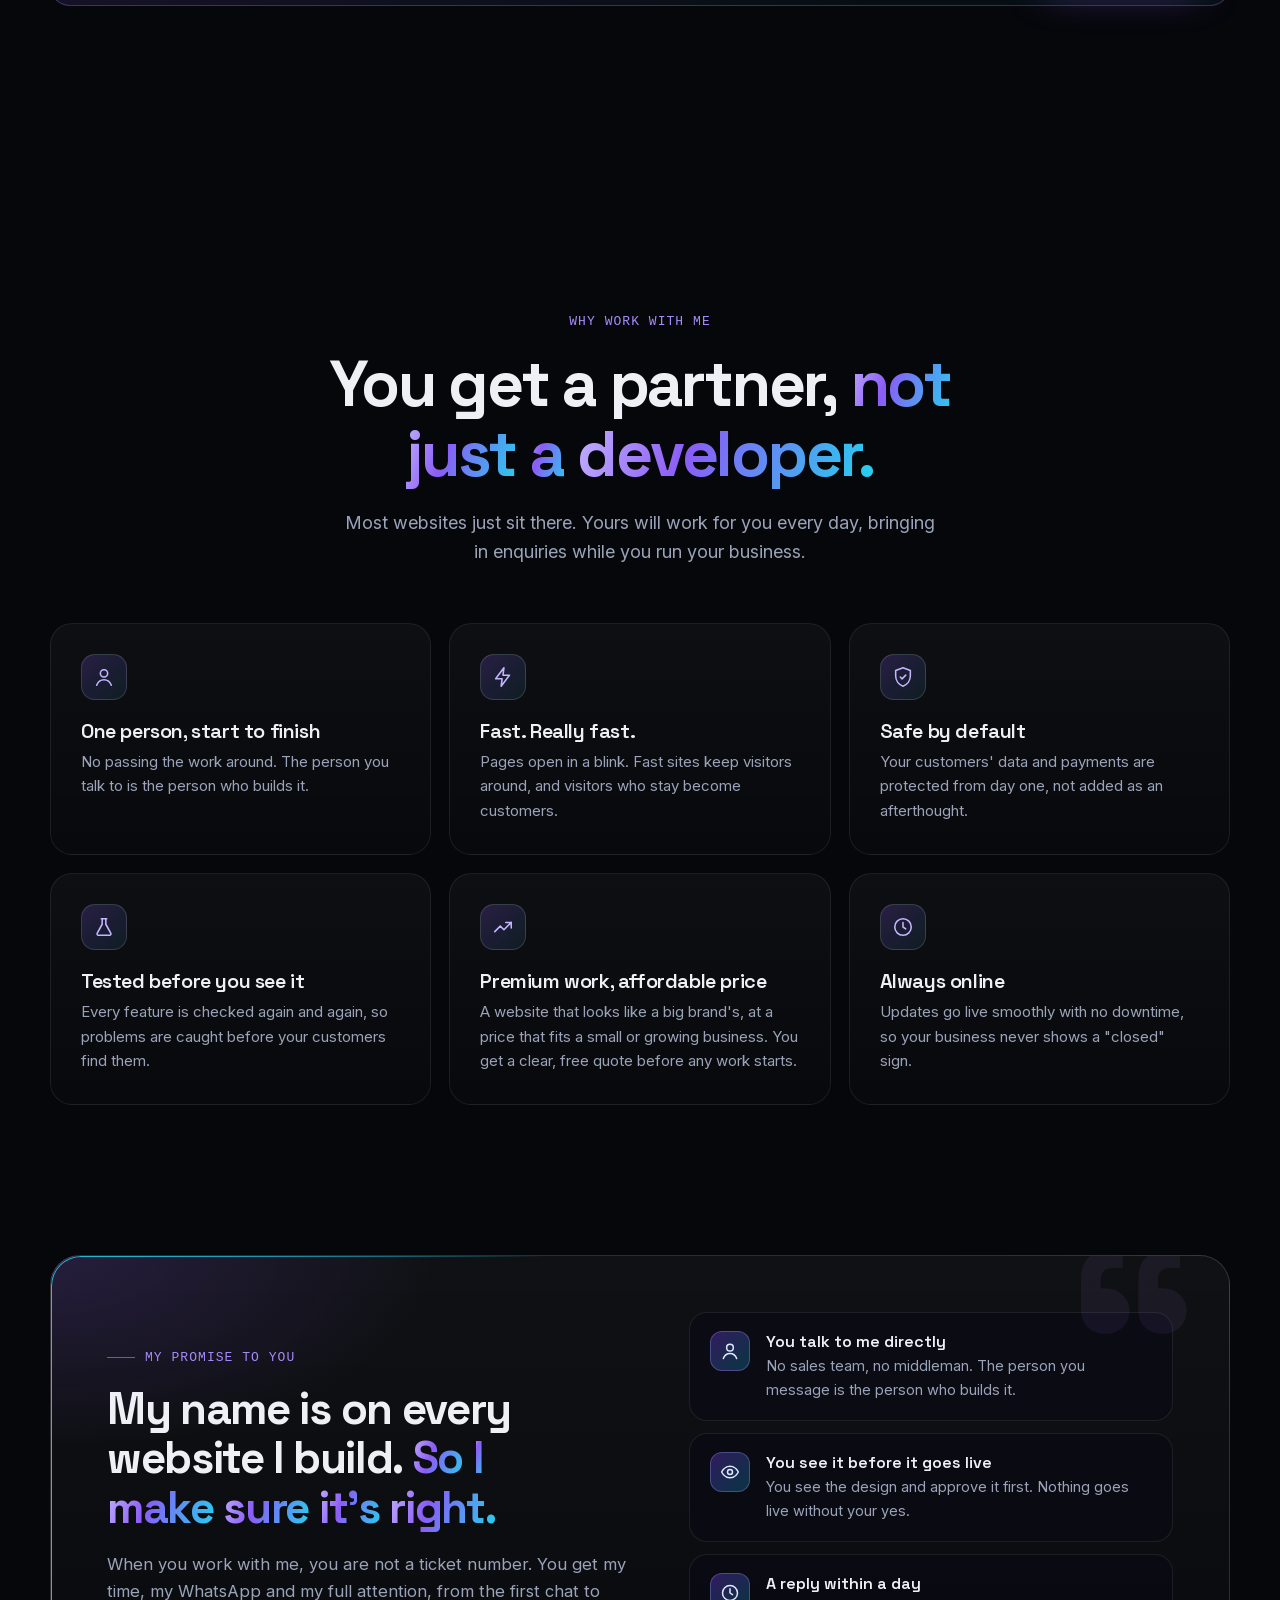
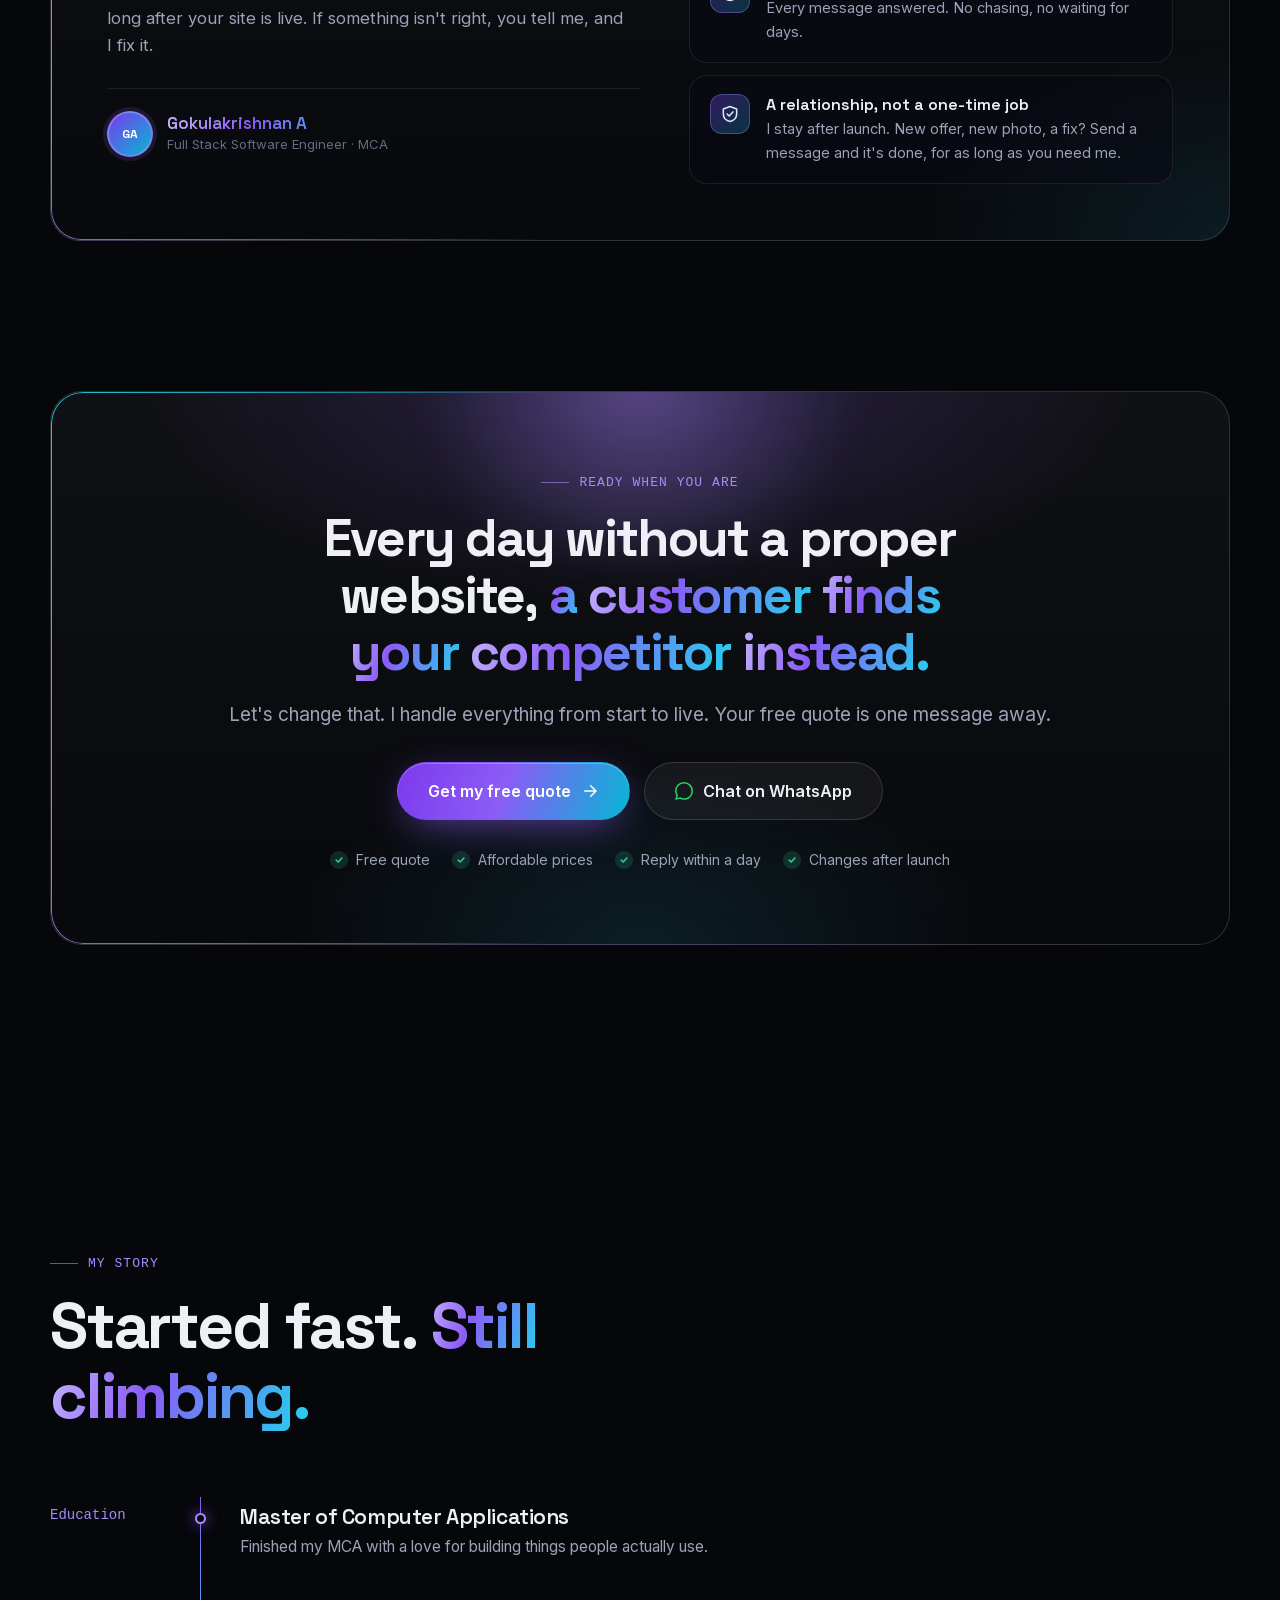
==== commit 2a78c7b5: "feat: make the portfolio visible on Google - Remove the noindex "NOT LIVE YET" tag from index.html a" ====
--- a/index.html
+++ b/index.html
@@ -3,14 +3,13 @@
 <head>
   <meta charset="utf-8">
   <meta name="viewport" content="width=device-width, initial-scale=1">
-  <!-- NOT LIVE YET: keeps search engines out. Remove this line (and robots.txt) only when the client approves going public. -->
-  <meta name="robots" content="noindex, nofollow">
   <title>Affordable Website Design for Small Business | Gokulakrishnan A</title>
   <meta name="description" content="Affordable website design and development for small businesses. Fast, mobile-friendly websites, Google Business Profile setup and lead tracking, handled from start to live. Free quote.">
   <meta name="keywords" content="website designer, website developer, freelance web developer, affordable website design, website design for small business, business website, professional website, mobile-friendly website, ecommerce website, local SEO, Google Business Profile setup, website maintenance, lead tracking CRM, online payment integration, mobile app developer">
   <meta name="author" content="Gokulakrishnan A">
   <meta name="theme-color" content="#06070b">
-  <!-- When the domain is ready, add: <link rel="canonical" href="https://YOUR-DOMAIN/">, og:url and og:image (absolute URLs) -->
+  <!-- the site's one official address (change all three https://a-gokulakrishnan-14.github.io/ links if a custom domain is added) -->
+  <link rel="canonical" href="https://a-gokulakrishnan-14.github.io/">
 
   <!-- link previews: WhatsApp, LinkedIn, Facebook, X -->
   <meta property="og:type" content="website">
@@ -18,7 +17,13 @@
   <meta property="og:locale" content="en_IN">
   <meta property="og:title" content="Affordable Website Design for Small Business | Gokulakrishnan A">
   <meta property="og:description" content="Affordable, premium websites that bring in customers. I handle everything from start to live, and stay with you after launch.">
+  <meta property="og:url" content="https://a-gokulakrishnan-14.github.io/">
+  <meta property="og:image" content="https://a-gokulakrishnan-14.github.io/assets/images/og-image.jpg">
+  <meta property="og:image:width" content="1200">
+  <meta property="og:image:height" content="630">
+  <meta property="og:image:alt" content="Gokulakrishnan A, freelance website designer and developer">
   <meta name="twitter:card" content="summary_large_image">
+  <meta name="twitter:image" content="https://a-gokulakrishnan-14.github.io/assets/images/og-image.jpg">
   <meta name="twitter:title" content="Affordable Website Design for Small Business | Gokulakrishnan A">
   <meta name="twitter:description" content="Affordable, premium websites that bring in customers. Everything handled from start to live.">
 
@@ -35,7 +40,8 @@
         "jobTitle": "Freelance Website Designer & Developer",
         "email": "mailto:gokulakrishnan.agk14@gmail.com",
         "telephone": "+91-70102-17367",
-        "image": "assets/images/gokul.webp",
+        "image": "https://a-gokulakrishnan-14.github.io/assets/images/gokul.webp",
+        "url": "https://a-gokulakrishnan-14.github.io/",
         "alumniOf": { "@type": "EducationalOrganization", "name": "Master of Computer Applications (MCA)" },
         "knowsAbout": ["Website design", "Website development", "Small business websites", "Ecommerce websites", "Mobile app development", "Local SEO", "Google Business Profile", "Lead tracking CRM", "Online payments", "Instagram marketing", "Business automation"],
         "sameAs": ["https://www.linkedin.com/in/gokulakrishnan14/", "https://www.instagram.com/agk_14/"]
--- a/css/style.css
+++ b/css/style.css
@@ -4219,3 +4219,46 @@
   box-shadow: inset 0 0 0 1px rgba(167, 139, 250, 0.3);
 }
 .kchip b svg { width: 16px; height: 16px; fill: none; stroke: #c4b5fd; stroke-width: 1.8; stroke-linecap: round; stroke-linejoin: round; }
+
+/* =========================================================
+   v10 — phone speed: same look, without the effects that make a
+   phone's graphics chip redraw the screen on every scroll frame.
+   Desktop is untouched.
+   ========================================================= */
+@media (max-width: 860px) {
+  /* 1. live "frosted glass" blur is the most expensive effect while scrolling:
+        use solid, slightly darker backgrounds instead */
+  *, *::before, *::after { -webkit-backdrop-filter: none !important; backdrop-filter: none !important; }
+  .nav, .nav.is-scrolled { background: linear-gradient(180deg, rgba(255, 255, 255, 0.05), rgba(255, 255, 255, 0) 60%), rgba(10, 10, 20, 0.95); }
+  .jump__row { background: rgba(12, 12, 22, 0.97); }
+  .qbar { background: linear-gradient(180deg, rgba(255, 255, 255, 0.06), rgba(255, 255, 255, 0) 60%), rgba(14, 12, 26, 0.97); }
+  .badge, .float-chip, .btn--ghost, .stats { background-color: rgba(14, 16, 26, 0.92); }
+  .qf { background: radial-gradient(120% 80% at 0% 0%, rgba(139, 92, 246, 0.14), transparent 55%), rgba(12, 12, 22, 0.97); }
+  .dock::before { background: radial-gradient(120% 70% at 100% 100%, rgba(76, 29, 149, 0.35), transparent 60%), rgba(4, 5, 10, 0.9); }
+  .sheet::backdrop { background: rgba(4, 5, 10, 0.88); }
+
+  /* 2. the film-grain texture is a full-screen layer drawn over everything */
+  body::before { display: none; }
+
+  /* 3. never-ending light effects that repaint every frame: keep them still */
+  .nav::before, .ring, .qf::before, .shimmer { animation: none !important; }
+  .beam { display: none; }
+
+  /* 4. hero glow orbs: huge moving layers on a sharp phone screen; keep the colour, stop the motion */
+  .orb { animation: none; will-change: auto; }
+
+  /* 5. big soft blurs: the gradients are already soft without an extra blur filter */
+  .hero__copy::before, .me__photo::before { filter: none; }
+}
+
+/* phones: content appears quicker, with a shorter move (desktop unchanged) */
+@media (max-width: 860px) {
+  .reveal { transform: translateY(18px); transition-duration: 0.45s, 0.55s; transition-delay: calc(var(--d, 0) * 40ms); }
+  .service.reveal:not(.is-in),
+  .why__item.reveal:not(.is-in),
+  .step.reveal:not(.is-in),
+  .gbox__col.reveal:not(.is-in),
+  .kchip.reveal:not(.is-in) { transform: translateY(18px) scale(0.98); }
+  .split .w > span { transition-duration: 0.6s; transition-delay: calc(var(--i, 0) * 25ms); }
+  .reveal:not(.is-in) .media.has-img img { transform: scale(1.05); }
+}
